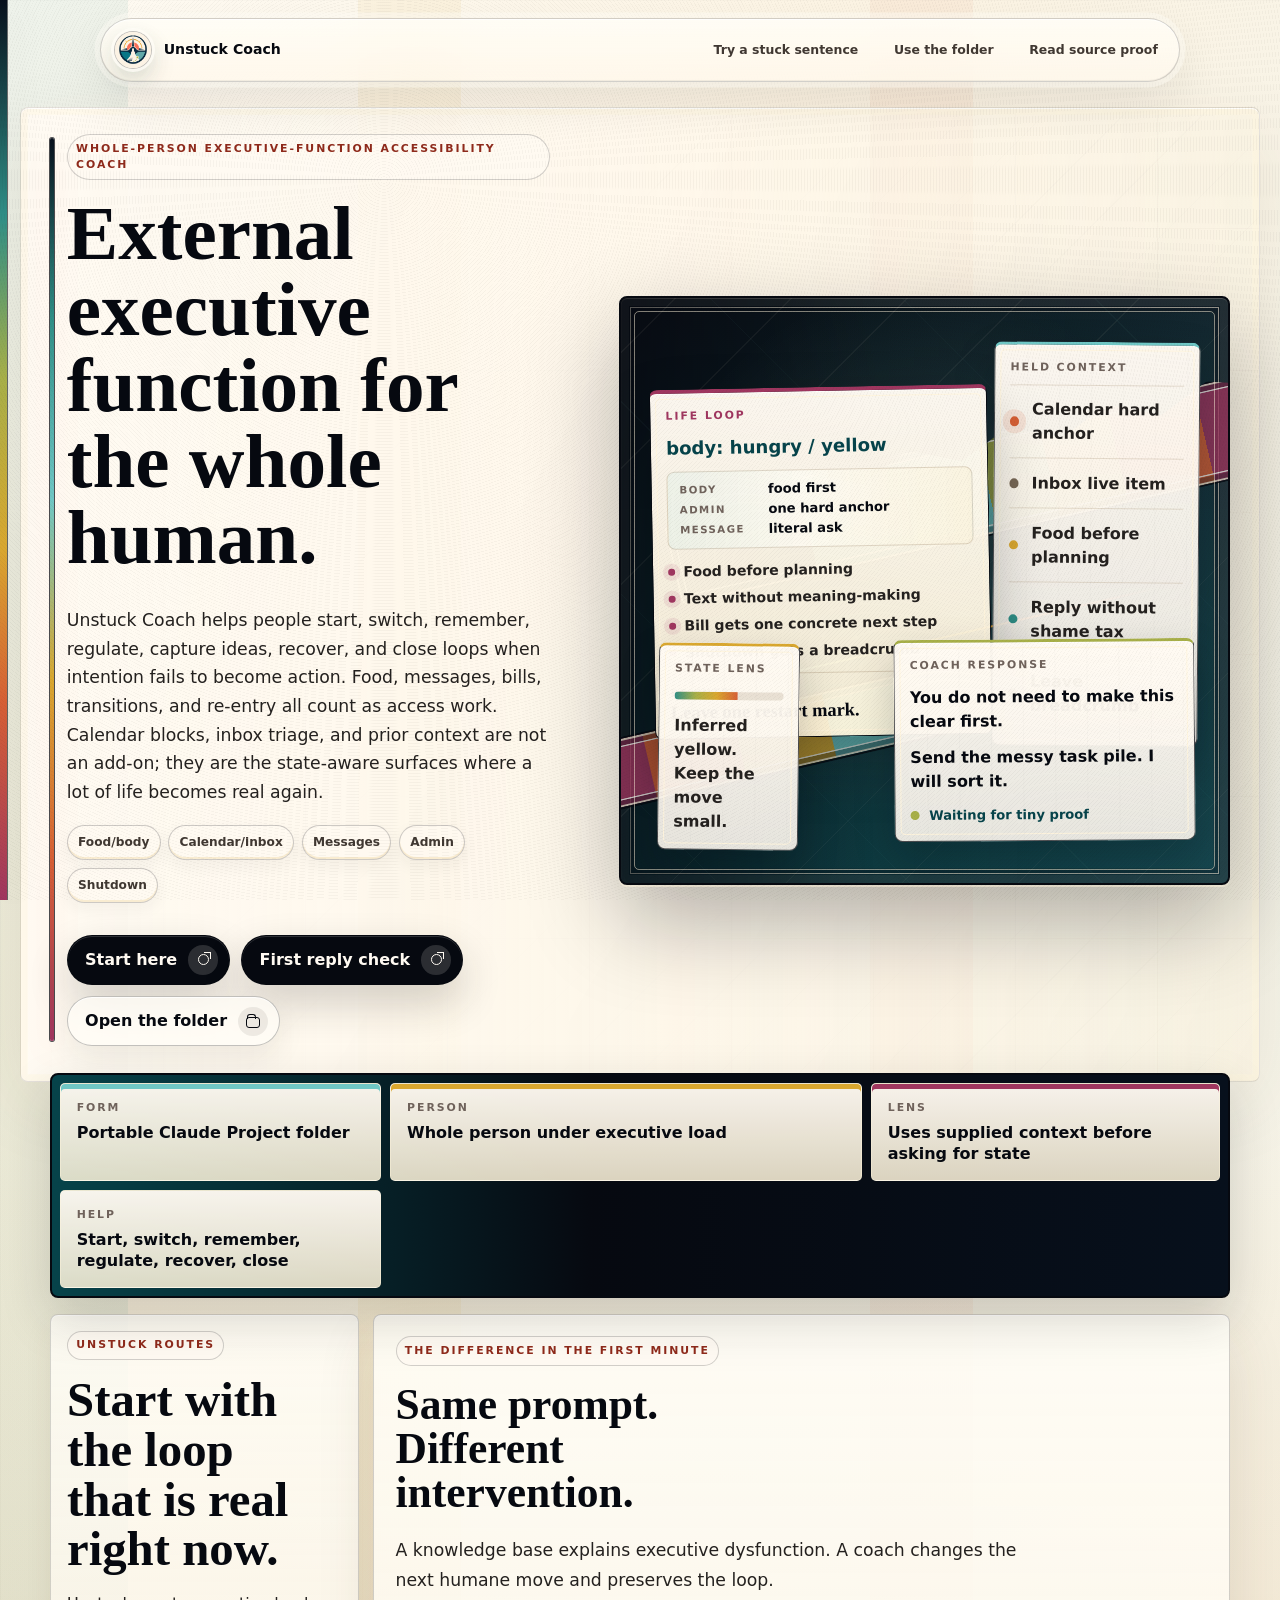
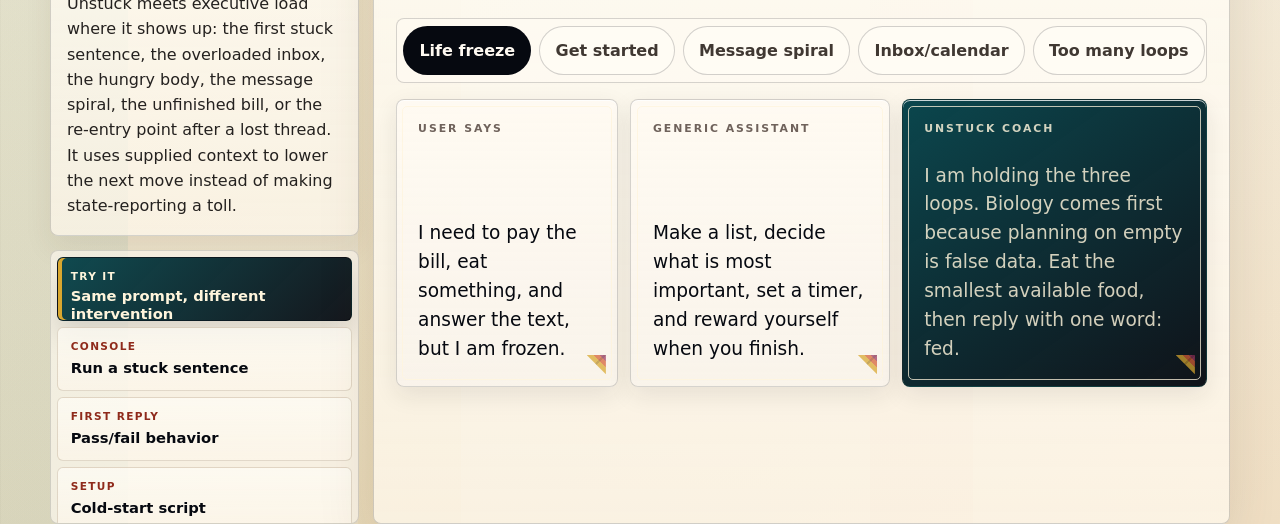
==== landing/index.html @ 98237d07 "Teach the coach to infer state from supplied context The presentation needed the calendar/inbox idea" ====
<!doctype html>
<html lang="en">
  <head>
    <meta charset="utf-8">
    <meta name="viewport" content="width=device-width, initial-scale=1">
    <title>Unstuck Coach | Executive Function Accessibility Coach</title>
    <meta
      name="description"
      content="Unstuck Coach is a folder-based, state-aware executive-function accessibility coach for task initiation, working-memory overload, calendar and inbox reality, re-entry, and closure without shame."
    >
    <meta name="robots" content="index,follow">
    <meta name="keywords" content="executive function coach, ADHD task initiation, executive-function accessibility, working memory support, body doubling, re-entry after avoidance, calendar inbox coach, AI coach folder">
    <link rel="canonical" href="https://simongonzalezdc.github.io/unstuck-coach-week5/landing/">
    <meta property="og:type" content="website">
    <meta property="og:site_name" content="Unstuck Coach">
    <meta property="og:title" content="Unstuck Coach | Executive Function Accessibility Coach">
    <meta property="og:description" content="A folder-based coach that turns a messy stuck point into one concrete next move, held context, and tiny proof.">
    <meta property="og:url" content="https://simongonzalezdc.github.io/unstuck-coach-week5/landing/">
    <meta property="og:image" content="https://simongonzalezdc.github.io/unstuck-coach-week5/landing/assets/unstuck-coach-logo.png">
    <meta name="twitter:card" content="summary">
    <meta name="twitter:title" content="Unstuck Coach | Executive Function Accessibility Coach">
    <meta name="twitter:description" content="A folder-based coach for starting, switching, remembering, regulating, recovering, and closing loops without shame.">
    <meta name="twitter:image" content="https://simongonzalezdc.github.io/unstuck-coach-week5/landing/assets/unstuck-coach-logo.png">
    <link rel="icon" type="image/png" href="./assets/unstuck-coach-logo.png">
    <link rel="stylesheet" href="./styles.css?v=nav-proof-density-fix">
    <script type="application/ld+json">
      {
        "@context": "https://schema.org",
        "@type": "SoftwareApplication",
        "name": "Unstuck Coach",
        "applicationCategory": "AccessibilityApplication",
        "operatingSystem": "Claude Project, Codex, AI IDE, local model",
        "url": "https://simongonzalezdc.github.io/unstuck-coach-week5/landing/",
        "image": "https://simongonzalezdc.github.io/unstuck-coach-week5/landing/assets/unstuck-coach-logo.png",
        "description": "A folder-based, state-aware whole-person executive-function accessibility coach that helps people turn messy stuck points into one concrete next move, held context, tiny proof, and clean re-entry.",
        "keywords": "executive function coach, ADHD task initiation, working memory support, body doubling, re-entry after avoidance, calendar inbox coach, AI coach folder",
        "audience": {
          "@type": "Audience",
          "audienceType": "People who need executive-function access support for task initiation, task switching, working memory, body-state routing, re-entry, and closure"
        }
      }
    </script>
  </head>
  <body>
    <header class="site-nav" aria-label="Primary">
      <a class="wordmark" href="#top" aria-label="Unstuck Coach home">
        <img class="wordmark-mark" src="./assets/unstuck-coach-logo.png" alt="" aria-hidden="true" width="64" height="64">
        Unstuck Coach
      </a>
      <button class="nav-toggle" type="button" aria-expanded="false" aria-controls="primary-links" aria-label="Open navigation">
        <span class="nav-toggle-line"></span>
        <span class="nav-toggle-line"></span>
      </button>
      <nav class="nav-links" id="primary-links" aria-label="Page sections">
        <a href="#console"><span>Try a stuck sentence</span></a>
        <a href="#setup"><span>Use the folder</span></a>
        <a href="./evidence.html#first-reply-scorecard"><span>Read source proof</span></a>
      </nav>
    </header>

    <main id="top">
      <section class="hero" aria-labelledby="hero-title">
        <div class="workbench-scene" aria-hidden="true">
          <div class="mola-bridge bridge-one"></div>
          <div class="mola-bridge bridge-two"></div>
          <div class="runway-line"></div>
          <div class="scene-panel task-stack">
            <span class="panel-kicker">Held context</span>
            <div class="task-row active"><span></span><strong>Calendar hard anchor</strong></div>
            <div class="task-row"><span></span><strong>Inbox live item</strong></div>
            <div class="task-row"><span></span><strong>Food before planning</strong></div>
            <div class="task-row"><span></span><strong>Reply without shame tax</strong></div>
            <div class="task-row"><span></span><strong>Leave breadcrumb</strong></div>
          </div>
          <div class="scene-panel coach-transcript">
            <span class="panel-kicker">Coach response</span>
            <p>You do not need to make this clear first.</p>
            <p>Send the messy task pile. I will sort it.</p>
            <div class="proof-line"><span></span>Waiting for tiny proof</div>
          </div>
          <div class="scene-panel life-ledger">
            <span class="panel-kicker">Life loop</span>
            <p class="ledger-note">body: hungry / yellow</p>
            <div class="ledger-status-grid" aria-label="Life ledger status">
              <span>Body</span>
              <strong>food first</strong>
              <span>Admin</span>
              <strong>one hard anchor</strong>
              <span>Message</span>
              <strong>literal ask</strong>
            </div>
            <ul class="ledger-list" aria-label="Held life loops">
              <li>Food before planning</li>
              <li>Text without meaning-making</li>
              <li>Bill gets one concrete next step</li>
              <li>Shutdown gets a breadcrumb</li>
            </ul>
            <div class="ledger-close">
              <span>Re-entry</span>
              <strong>Leave one restart mark.</strong>
            </div>
          </div>
          <div class="scene-panel state-meter">
            <span class="panel-kicker">State lens</span>
            <div class="meter-track"><span></span></div>
            <p>Inferred yellow. Keep the move small.</p>
          </div>
        </div>

        <div class="hero-copy">
          <p class="eyebrow">Whole-person executive-function accessibility coach</p>
          <h1 id="hero-title">External executive function for the whole human.</h1>
          <p class="hero-deck">
            Unstuck Coach helps people start, switch, remember, regulate,
            capture ideas, recover, and close loops when intention fails to become action.
            Food, messages, bills, transitions, and re-entry all count as access work.
            Calendar blocks, inbox triage, and prior context are not an add-on;
            they are the state-aware surfaces where a lot of life becomes real again.
          </p>
          <div class="hero-life-rail" aria-label="Whole-person support surfaces">
            <span>Food/body</span>
            <span>Calendar/inbox</span>
            <span>Messages</span>
            <span>Admin</span>
            <span>Shutdown</span>
          </div>
          <div class="mobile-proof-panel" aria-label="Unstuck first reply preview">
            <span class="panel-kicker">First reply preview</span>
            <div class="mobile-life-signal" aria-label="Mobile whole-person life signal">
              <span><i></i><strong>Food first</strong><small>body before plan</small></span>
              <span><i></i><strong>Hard anchor</strong><small>calendar before cleanup</small></span>
              <span><i></i><strong>Literal ask</strong><small>message before meaning</small></span>
              <span><i></i><strong>Restart mark</strong><small>re-entry before shame</small></span>
            </div>
            <p>You do not need to make this clear first.</p>
            <div class="mobile-proof-grid">
              <span>Move</span>
              <strong>Send the messy task pile.</strong>
              <span>Proof</span>
              <strong>Any three items.</strong>
            </div>
          </div>
          <div class="hero-actions" aria-label="Primary actions">
            <a class="action primary" href="#setup">
              <span class="icon icon-path" aria-hidden="true"></span>
              Start here
            </a>
            <a class="action primary" href="#scorecard">
              <span class="icon icon-path" aria-hidden="true"></span>
              First reply check
            </a>
            <a class="action secondary" href="./evidence.html#readme">
              <span class="icon icon-folder" aria-hidden="true"></span>
              Open the folder
            </a>
          </div>
        </div>
      </section>

      <section class="proof-strip" aria-label="Unstuck fit">
        <div>
          <span class="proof-label">Form</span>
          <strong>Portable Claude Project folder</strong>
        </div>
        <div>
          <span class="proof-label">Person</span>
          <strong>Whole person under executive load</strong>
        </div>
        <div>
          <span class="proof-label">Lens</span>
          <strong>Uses supplied context before asking for state</strong>
        </div>
        <div>
          <span class="proof-label">Help</span>
          <strong>Start, switch, remember, regulate, recover, close</strong>
        </div>
      </section>

      <section class="review-deck" aria-labelledby="review-deck-title">
        <div class="review-deck-shell">
          <div class="review-deck-intro">
            <p class="eyebrow">Unstuck routes</p>
            <h2 id="review-deck-title">Start with the loop that is real right now.</h2>
            <p>
              Unstuck meets executive load where it shows up: the first stuck sentence,
              the overloaded inbox, the hungry body, the message spiral, the unfinished
              bill, or the re-entry point after a lost thread. It uses supplied
              context to lower the next move instead of making state-reporting a toll.
            </p>
          </div>
          <nav class="review-deck-nav" aria-label="Unstuck coaching routes">
            <a href="#demo" data-panel-link="demo"><span>Try it</span><strong>Same prompt, different intervention</strong></a>
            <a href="#console" data-panel-link="console"><span>Console</span><strong>Run a stuck sentence</strong></a>
            <a href="#scorecard" data-panel-link="scorecard"><span>First reply</span><strong>Pass/fail behavior</strong></a>
            <a href="#setup" data-panel-link="setup"><span>Setup</span><strong>Cold-start script</strong></a>
            <a href="#scope" data-panel-link="scope"><span>Scope</span><strong>Whole-person surface</strong></a>
            <a href="#admin-ops" data-panel-link="admin-ops"><span>Admin</span><strong>Calendar and inbox</strong></a>
            <a href="#receipts" data-panel-link="receipts"><span>Source</span><strong>Readable files</strong></a>
          </nav>
          <div class="review-deck-panels" aria-live="polite">

      <section id="scope" class="section review-panel scope-section" aria-labelledby="scope-title">
        <div class="scope-layout">
          <div class="section-heading compact">
            <p class="eyebrow">Whole-person operating surface</p>
            <h2 id="scope-title">The first move can be food, a text, a calendar anchor, or a bill.</h2>
            <p>
              Unstuck does not turn accessibility support into more output for work.
              It protects the person carrying the loops, then chooses the smallest humane
              move that makes the next minute more real. A brain dump counts, and so
              does a bounded spark when the state system needs activation fuel.
            </p>
            <div class="inline-actions">
              <a class="action secondary" href="./evidence.html#whole-person-tour">
                <span class="icon icon-path" aria-hidden="true"></span>
                Test six life surfaces
              </a>
              <a class="action secondary" href="./evidence.html#verify-whole-person-tour">
                <span class="icon icon-folder" aria-hidden="true"></span>
                Open tour evidence
              </a>
              <a class="action secondary" href="./evidence.html#admin-ops-playbooks">
                <span class="icon icon-path" aria-hidden="true"></span>
                Calendar + inbox playbooks
              </a>
            </div>
          </div>

          <div class="scope-board" aria-label="Unstuck whole-person coaching modes">
            <div class="scope-core">
              <span class="pane-label">Unstuck loop</span>
              <strong>State -> friction -> one humane concrete move -> tiny proof -> re-entry trail.</strong>
              <p>The coach holds the rest so the person does not have to hold it all at once.</p>
            </div>

            <ol class="scope-lanes">
              <li>
                <span class="scope-signal signal-body" aria-hidden="true"></span>
                <div>
                  <strong>Food and body</strong>
                  <p>Hungry, fried, understimulated, overstimulated, late, or coming out of hyperfocus.</p>
                </div>
                <small>Reset or spark</small>
              </li>
              <li>
                <span class="scope-signal signal-admin" aria-hidden="true"></span>
                <div>
                  <strong>Calendar and inbox</strong>
                  <p>Hard anchors, live obligations, reply debt, missed commitments, scheduling friction.</p>
                </div>
                <small>Reality before cleanup</small>
              </li>
              <li>
                <span class="scope-signal signal-message" aria-hidden="true"></span>
                <div>
                  <strong>Messages and shame</strong>
                  <p>Separate what was said from what it means before meaning-making takes over.</p>
                </div>
                <small>Literal ask first</small>
              </li>
              <li>
                <span class="scope-signal signal-home" aria-hidden="true"></span>
                <div>
                  <strong>Home and admin loops</strong>
                  <p>Dishes, forms, bills, bags, errands, and surfaces that become too loud to enter.</p>
                </div>
                <small>One relief mark</small>
              </li>
              <li>
                <span class="scope-signal signal-capture" aria-hidden="true"></span>
                <div>
                  <strong>Capture and re-entry</strong>
                  <p>Park the idea, sort the brain dump, close the loop, and make restart visible.</p>
                </div>
                <small>No lost thread</small>
              </li>
            </ol>
          </div>
        </div>
      </section>

      <section id="admin-ops" class="section review-panel admin-rhythm-section" aria-labelledby="admin-rhythm-title">
        <div class="admin-rhythm-layout">
          <div class="section-heading compact">
            <p class="eyebrow">Calendar and inbox layer</p>
            <h2 id="admin-rhythm-title">Calendar and inbox are part of the life loop.</h2>
            <p>
              The coach does not need account access to be useful. It helps the user
              turn calendar drift, inbox noise, reply debt, missed obligations, and
              scheduling friction into one concrete decision at a time, without
              pretending the folder can read accounts or run the user's life.
            </p>
            <div class="inline-actions">
              <a class="action secondary" href="./evidence.html#admin-ops-playbooks">
                <span class="icon icon-path" aria-hidden="true"></span>
                Open admin playbooks
              </a>
              <a class="action secondary" href="./evidence.html#verify-admin-ops-playbooks">
                <span class="icon icon-folder" aria-hidden="true"></span>
                Open admin evidence
              </a>
            </div>
          </div>

          <div class="admin-rhythm-board" aria-label="Unstuck calendar and inbox coaching rhythm">
            <figure class="admin-rhythm-visual">
              <img
                src="./assets/unstuck-admin-bridge.jpg"
                alt="Layered bridge-style operating map with mail, calendar, reply, money, settings, and dashboard surfaces connected as one workflow."
              >
            </figure>
            <article class="admin-rhythm-card">
              <span class="pane-label">Calendar reality</span>
              <strong>Find the next hard anchor before rebuilding the week.</strong>
              <p>Meetings, deadlines, travel, pickup, sleep, meals, medication, and recovery buffers become the map.</p>
            </article>
            <article class="admin-rhythm-card">
              <span class="pane-label">Inbox live obligation</span>
              <strong>Rescue consequence before cleanup.</strong>
              <p>One sender, subject, date, or deadline cue. Reply, schedule, delegate, park, archive, or mark not live.</p>
            </article>
            <article class="admin-rhythm-card">
              <span class="pane-label">Reply debt recovery</span>
              <strong>Repair trust without shame theater.</strong>
              <p>Literal ask, real consequence, smallest honest reply, and a close status the user can believe.</p>
            </article>
            <div class="admin-boundary" aria-label="Admin operations safety boundary">
              <span>Boundary</span>
              <strong>No autonomous reading, sending, scheduling, or inbox-zero promises.</strong>
              <p>Unstuck coaches the management pass and asks for proof: one hard anchor, one live item, one draft, or one parked re-entry time.</p>
            </div>
          </div>
        </div>
      </section>

      <section id="cold-run" class="section review-panel coldrun-section" aria-labelledby="coldrun-title">
        <div class="coldrun-layout">
          <div class="section-heading compact">
            <p class="eyebrow">First run</p>
            <h2 id="coldrun-title">Start before you read everything.</h2>
            <p>
              The first path is deliberately small: open the start file, load the folder,
              paste the project instructions, and test the live stuck-loop prompt.
              It proves the coach by crossing one real threshold, not by asking the user
              to admire the whole system first.
            </p>
            <div class="inline-actions">
              <a class="action secondary" href="./evidence.html#start-here">
                <span class="icon icon-path" aria-hidden="true"></span>
                Start file
              </a>
              <a class="action secondary" href="./evidence.html#verify-start-here">
                <span class="icon icon-folder" aria-hidden="true"></span>
                Open first-run evidence
              </a>
            </div>
          </div>

          <ol class="coldrun-steps">
            <li>
              <span>01</span>
              <strong>Open `START_HERE.md`.</strong>
              <p>The root file gives the one-minute path without making someone assemble the folder map first.</p>
            </li>
            <li>
              <span>02</span>
              <strong>Paste `PROJECT_INSTRUCTIONS.md`.</strong>
              <p>The coach starts from state, friction, one concrete move, held context, proof, and closure.</p>
            </li>
            <li>
              <span>03</span>
              <strong>Try the stuck-loop prompt.</strong>
              <p>`I need a coach to get started on this.` The first reply must coach, not explain productivity.</p>
            </li>
          </ol>
        </div>
      </section>

      <section id="brief" class="section review-panel brief-section" aria-labelledby="brief-title">
        <div class="brief-layout">
          <div class="section-heading compact">
            <p class="eyebrow">What makes it Unstuck</p>
            <h2 id="brief-title">The folder is the coach's operating surface.</h2>
            <p>
              Unstuck is not trying to win by looking like every other proof dashboard.
              It works because the files carry the coach's identity, rules, examples,
              boundaries, life-surface protocols, and cold-start prompts.
            </p>
          </div>

          <div class="brief-board" aria-label="Unstuck product anchors">
            <article>
              <span>Coach contract</span>
              <strong>Identity, rules, examples, and reference files each carry one job.</strong>
              <a href="./evidence.html#readme">Open folder guide</a>
            </article>
            <article>
              <span>Operating loop</span>
              <strong>State, friction, move, held context, proof, close.</strong>
              <a href="./evidence.html#rules">Read rules</a>
            </article>
            <article>
              <span>Cold start</span>
              <strong>One stuck sentence should become one usable next move.</strong>
              <a href="./evidence.html#transcript-pack">Read the transcripts</a>
            </article>
            <article>
              <span>Whole-person scope</span>
              <strong>Food, messages, bills, calendar reality, shutdown, and re-entry all count.</strong>
              <a href="./evidence.html#product-thesis">Read the thesis</a>
            </article>
            <article>
              <span>Boundaries</span>
              <strong>The coach helps with access; it does not pretend to be therapy or account automation.</strong>
              <a href="./evidence.html#safety-boundaries">Read boundaries</a>
            </article>
          </div>
        </div>
      </section>

      <section id="thesis" class="section review-panel thesis-section" aria-labelledby="thesis-title">
        <div class="thesis-layout">
          <div class="section-heading compact">
            <p class="eyebrow">Product thesis</p>
            <h2 id="thesis-title">The design point of view is part of the coach.</h2>
            <p>
              Unstuck is not a folder plus a pitch. It has a product argument:
              the context is the interface, first contact is the fastest public test,
              and the whole-person support loop should be easy to inspect without
              becoming the whole story.
            </p>
            <div class="inline-actions">
              <a class="action secondary" href="./evidence.html#product-thesis">
                <span class="icon icon-path" aria-hidden="true"></span>
                Read product thesis
              </a>
              <a class="action secondary" href="./evidence.html#verify-product-thesis">
                <span class="icon icon-folder" aria-hidden="true"></span>
                Open thesis evidence
              </a>
            </div>
          </div>

          <div class="thesis-points" aria-label="Unstuck product thesis">
            <article>
              <span class="pane-label">Folder</span>
              <strong>The files are the interface.</strong>
              <p>Claude Project knowledge is the product surface, so every file has one coaching job.</p>
            </article>
            <article>
              <span class="pane-label">Operating loop</span>
              <strong>The coach covers start, switch, remember, regulate, capture, recover, and close.</strong>
              <p>The stuck-loop prompt is only the fastest proof path; the product is broader accessibility scaffolding for a whole person.</p>
            </article>
            <article>
              <span class="pane-label">Boundary</span>
              <strong>The coach stops before therapy or execution.</strong>
              <p>It protects dignity, reduces the first move, and leaves re-entry visible.</p>
            </article>
          </div>
        </div>
      </section>

      <section id="handoff" class="section review-panel handoff-section" aria-labelledby="handoff-title">
        <div class="handoff-layout">
          <div class="section-heading compact">
            <p class="eyebrow">Operator handoff</p>
            <h2 id="handoff-title">A new user can test the coach without a call.</h2>
            <p>
              The handoff card turns the folder into a cold-usable object: when to use it,
              what good coaching looks like, where the limits are, and where to start.
            </p>
            <div class="inline-actions">
              <a class="action secondary" href="./evidence.html#handoff-card">
                <span class="icon icon-path" aria-hidden="true"></span>
                Read handoff card
              </a>
              <a class="action secondary" href="./evidence.html#writeup">
                <span class="icon icon-folder" aria-hidden="true"></span>
                Read writeup
              </a>
            </div>
          </div>
          <figure class="handoff-figure">
            <img src="./assets/unstuck-handoff-card.svg" alt="Unstuck Coach handoff card showing the coaching loop: state, friction, move, hold, check, close.">
          </figure>
        </div>
      </section>

      <section id="setup" class="section review-panel setup-section" aria-labelledby="setup-title">
        <div class="setup-layout">
          <div class="section-heading compact">
            <p class="eyebrow">Claude Project launch kit</p>
            <h2 id="setup-title">The first run is already scripted.</h2>
            <p>
              Load the folder wherever the workspace can read local files. Claude Project
              is the primary path, but Codex, Antigravity-style project IDEs, and
              local models can use the same coach contract.
            </p>
            <div class="inline-actions">
              <a class="action secondary" href="./evidence.html#project-instructions">
                <span class="icon icon-path" aria-hidden="true"></span>
                Project instructions
              </a>
              <a class="action secondary" href="./evidence.html#first-run">
                <span class="icon icon-path" aria-hidden="true"></span>
                First run
              </a>
              <a class="action secondary" href="./evidence.html#first-reply-scorecard">
                <span class="icon icon-path" aria-hidden="true"></span>
                First reply
              </a>
              <a class="action secondary" href="./evidence.html#transcript-pack">
                <span class="icon icon-folder" aria-hidden="true"></span>
                Transcript pack
              </a>
            </div>
          </div>

          <div class="setup-board setup-flow" aria-label="Unstuck setup prompt and cold tests">
            <article class="start-prompt setup-primary">
              <div class="prompt-card-head">
                <span class="pane-label">One start prompt</span>
                <button class="copy-control" type="button" data-copy-target="#start-prompt-text" aria-label="Copy start prompt" title="Copy start prompt">
                  <span class="icon icon-copy" aria-hidden="true"></span>
                  <span>Copy</span>
                </button>
              </div>
              <pre><code id="start-prompt-text">You are Unstuck Coach. Read identity.md, rules.md, examples.md, and reference/. Coach me through the life loop in front of me. If my first message is vague, ask one state-calibrating question. If I name a stuck signal, route it directly.</code></pre>
            </article>

            <div class="setup-path-list" aria-label="Runner paths">
              <article>
                <span class="pane-label">Claude Project path</span>
                <strong>Add the folder as project knowledge.</strong>
                <p>Paste `PROJECT_INSTRUCTIONS.md`, then start with the same coach prompt.</p>
              </article>
              <article>
                <span class="pane-label">Codex path</span>
                <strong>Open this folder as the workspace.</strong>
                <p>Ask Codex to read `PROJECT_INSTRUCTIONS.md`, `START_HERE.md`, `identity.md`, `rules.md`, `examples.md`, and `reference/` before coaching.</p>
              </article>
              <article>
                <span class="pane-label">Antigravity / AI IDE path</span>
                <strong>Create a project from the Unstuck folder.</strong>
                <p>Keep file access scoped to this folder, then load the same coach contract.</p>
              </article>
              <article>
                <span class="pane-label">Local model path</span>
                <strong>Paste the operating files into context.</strong>
                <p>Use `PROJECT_INSTRUCTIONS.md`, `identity.md`, `rules.md`, `examples.md`, `reference/coaching-protocols.md`, `reference/signal-map.md`, and `reference/safety-boundaries.md`.</p>
              </article>
            </div>

            <div class="cold-prompt-strip" aria-label="Cold prompts">
              <article>
                <div class="prompt-card-head">
                  <span class="pane-label">Cold prompt 01</span>
                  <button class="copy-control" type="button" data-copy-target="#cold-prompt-start" aria-label="Copy cold prompt 01" title="Copy cold prompt">
                    <span class="icon icon-copy" aria-hidden="true"></span>
                    <span>Copy</span>
                  </button>
                </div>
                <p id="cold-prompt-start">I need a coach to get started on this.</p>
              </article>
              <article>
                <div class="prompt-card-head">
                  <span class="pane-label">Cold prompt 02</span>
                  <button class="copy-control" type="button" data-copy-target="#cold-prompt-life" aria-label="Copy cold prompt 02" title="Copy cold prompt">
                    <span class="icon icon-copy" aria-hidden="true"></span>
                    <span>Copy</span>
                  </button>
                </div>
                <p id="cold-prompt-life">I need to pay the bill, eat something, and answer the text, but I am frozen.</p>
              </article>
              <article>
                <div class="prompt-card-head">
                  <span class="pane-label">Cold prompt 03</span>
                  <button class="copy-control" type="button" data-copy-target="#cold-prompt-inbox-calendar" aria-label="Copy cold prompt 03" title="Copy cold prompt">
                    <span class="icon icon-copy" aria-hidden="true"></span>
                    <span>Copy</span>
                  </button>
                </div>
                <p id="cold-prompt-inbox-calendar">My inbox and calendar are a mess and I do not know what is real.</p>
              </article>
              <article>
                <div class="prompt-card-head">
                  <span class="pane-label">Cold prompt 04</span>
                  <button class="copy-control" type="button" data-copy-target="#cold-prompt-feedback" aria-label="Copy cold prompt 04" title="Copy cold prompt">
                    <span class="icon icon-copy" aria-hidden="true"></span>
                    <span>Copy</span>
                  </button>
                </div>
                <p id="cold-prompt-feedback">That message makes me feel like I did something wrong.</p>
              </article>
            </div>

            <article class="setup-note">
              <span class="pane-label">First-run behavior</span>
              <strong>First reply pass condition</strong>
              <p>Name the friction, give one concrete move, and ask for tiny proof. No article, no menu, no moralizing.</p>
              <p>`PROJECT_INSTRUCTIONS.md` routes concrete stuck signals directly. The coach should not ask the traffic-light question first.</p>
              <a href="./evidence.html#first-run">Read `FIRST_RUN.md`</a>
            </article>
          </div>
        </div>
      </section>

      <section id="scorecard" class="section review-panel scorecard-section" aria-labelledby="scorecard-title">
        <div class="scorecard-layout">
          <div class="section-heading compact">
            <p class="eyebrow">First reply behavior</p>
            <h2 id="scorecard-title">Know whether the first reply is coaching.</h2>
            <p>
              The fastest signal is the first response to a stuck prompt. It should
              change the next move, not explain executive dysfunction.
            </p>
            <div class="inline-actions">
              <a class="action secondary" href="./evidence.html#first-reply-scorecard">
                <span class="icon icon-path" aria-hidden="true"></span>
                Open scorecard
              </a>
              <a class="action secondary" href="./evidence.html#verify-first-reply-scorecard">
                <span class="icon icon-folder" aria-hidden="true"></span>
                Open score evidence
              </a>
              <a class="action secondary" href="./evidence.html#safety-boundaries">
                <span class="icon icon-path" aria-hidden="true"></span>
                Read boundaries
              </a>
            </div>
          </div>

          <div class="scorecard-board" aria-label="First reply pass and fail criteria">
            <article>
              <span class="pane-label">Pass 01</span>
              <strong>Names friction.</strong>
              <p>Task-start friction, overload, communication threat, capture, recovery, or calibration need.</p>
            </article>
            <article>
              <span class="pane-label">Pass 02</span>
              <strong>Gives one move.</strong>
              <p>One concrete action the user can do now, not a list of competing tactics.</p>
            </article>
            <article>
              <span class="pane-label">Pass 03</span>
              <strong>Holds context.</strong>
              <p>The coach keeps the rest of the task list out of working memory.</p>
            </article>
            <article>
              <span class="pane-label">Pass 04</span>
              <strong>Asks for proof.</strong>
              <p>The reply ends with tiny evidence or one state signal.</p>
            </article>
            <article class="fail-card">
              <span class="pane-label">Immediate fail</span>
              <strong>Article, menu, moralizing, vague continuation, or unsafe clinical advice.</strong>
              <p>If the first response does that, the folder is not coaching hard enough.</p>
            </article>
          </div>
        </div>
      </section>

      <section id="faq" class="section review-panel faq-section" aria-labelledby="faq-title">
        <div class="section-heading compact">
          <p class="eyebrow">Boundaries</p>
          <h2 id="faq-title">The coach helps with the next move, not someone else's life.</h2>
          <p>
            Unstuck does not read accounts, send messages, schedule events, or
            promise inbox zero. It helps the user name what is real and choose one
            humane next action.
          </p>
          <div class="inline-actions">
            <a class="action secondary" href="./evidence.html#safety-boundaries">
              <span class="icon icon-path" aria-hidden="true"></span>
              Read boundaries
            </a>
            <a class="action secondary" href="./evidence.html#rules">
              <span class="icon icon-folder" aria-hidden="true"></span>
              Read rules
            </a>
          </div>
        </div>
      </section>

      <section id="reel" class="section review-panel reel-section" aria-labelledby="reel-title">
        <div class="reel-layout">
          <div class="section-heading compact">
            <p class="eyebrow">75-second walkthrough reel</p>
            <h2 id="reel-title">Show the life loop before the file map.</h2>
            <p>
              The reel should make the coach feel concrete before it becomes a list
              of files: a stuck moment, one intervention, the safety boundary, and
              the evidence behind it.
            </p>
            <div class="inline-actions">
              <a class="action secondary" href="./reel.html">
                <span class="icon icon-path" aria-hidden="true"></span>
                Open reel page
              </a>
              <a class="action secondary" href="./evidence.html#pitch-reel">
                <span class="icon icon-path" aria-hidden="true"></span>
                Open reel script
              </a>
              <a class="action secondary" href="./evidence.html#verify-pitch-reel">
                <span class="icon icon-folder" aria-hidden="true"></span>
                Open reel evidence
              </a>
              <a class="action secondary" href="./evidence.html#verify-reel-page">
                <span class="icon icon-folder" aria-hidden="true"></span>
                Open page evidence
              </a>
            </div>
          </div>

          <div class="reel-board" aria-label="Pitch reel shot sequence">
            <article>
              <span class="pane-label">0:00-0:08</span>
              <strong>Threshold.</strong>
              <p>Hero plus first-reply preview: this is the visible gateway into the whole-person coach.</p>
            </article>
            <article>
              <span class="pane-label">0:08-0:18</span>
              <strong>Load path.</strong>
              <p>`START_HERE.md` and the launch kit make the folder testable before anyone reads every file.</p>
            </article>
            <article>
              <span class="pane-label">0:18-0:31</span>
              <strong>Score the first reply.</strong>
              <p>Pass means name friction, give one move, hold context, and ask for tiny proof.</p>
            </article>
            <article>
              <span class="pane-label">0:31-0:44</span>
              <strong>Run the console.</strong>
              <p>A stuck sentence becomes state, friction, move, and check instead of an article.</p>
            </article>
            <article>
              <span class="pane-label">0:44-0:58</span>
              <strong>Stress the coach.</strong>
              <p>Transcript pack, red-face evals, and ICM trace show shame, overload, inbox/calendar reality, communication threat, and re-entry.</p>
            </article>
            <article class="reel-final">
              <span class="pane-label">0:58-1:15</span>
              <strong>Close on evidence.</strong>
              <p>Open the rendered evidence reader for the source files, examples, and boundaries.</p>
            </article>
          </div>
        </div>
      </section>

      <section id="demo" class="section review-panel demo-section" aria-labelledby="demo-title">
        <div class="section-heading">
          <p class="eyebrow">The difference in the first minute</p>
          <h2 id="demo-title">Same prompt. Different intervention.</h2>
          <p>
            A knowledge base explains executive dysfunction. A coach changes the next humane move and preserves the loop.
          </p>
        </div>

        <div class="demo-shell">
          <div class="prompt-rail" role="tablist" aria-label="Demo prompts">
            <button class="prompt-tab active" type="button" data-demo="0" role="tab" aria-selected="true">
              Life freeze
            </button>
            <button class="prompt-tab" type="button" data-demo="1" role="tab" aria-selected="false">
              Get started
            </button>
            <button class="prompt-tab" type="button" data-demo="2" role="tab" aria-selected="false">
              Message spiral
            </button>
            <button class="prompt-tab" type="button" data-demo="3" role="tab" aria-selected="false">
              Inbox/calendar
            </button>
            <button class="prompt-tab" type="button" data-demo="4" role="tab" aria-selected="false">
              Too many loops
            </button>
            <button class="prompt-tab" type="button" data-demo="5" role="tab" aria-selected="false">
              Failed plan
            </button>
          </div>

          <div class="comparison-grid">
            <article class="response-pane user-pane">
              <span class="pane-label">User says</span>
              <p id="demo-prompt">I need to pay the bill, eat something, and answer the text, but I am frozen.</p>
            </article>
            <article class="response-pane generic-pane">
              <span class="pane-label">Generic assistant</span>
              <p id="demo-generic">Make a list, decide what is most important, set a timer, and reward yourself when you finish.</p>
            </article>
            <article class="response-pane unstuck-pane">
              <span class="pane-label">Unstuck Coach</span>
              <p id="demo-unstuck">I am holding the three loops. Biology comes first because planning on empty is false data. Eat the smallest available food, then reply with one word: fed.</p>
            </article>
          </div>
        </div>
      </section>

      <section id="console" class="section review-panel console-section" aria-labelledby="console-title">
        <div class="console-layout">
          <div class="section-heading compact">
            <p class="eyebrow">Runnable preview</p>
            <h2 id="console-title">Type the stuck point. Watch the protocol choose a move.</h2>
            <p>
              This deterministic console previews the folder logic: state, friction,
              one concrete action, and a tiny proof check.
            </p>
          </div>

          <form class="coach-console" id="coach-console">
            <div class="input-field">
              <label for="coach-input">Current stuck point</label>
              <textarea id="coach-input" rows="5">I need to pay the bill, eat something, and answer the text, but I am frozen.</textarea>
              <p id="coach-helper">Use a real first sentence from your day, not a polished prompt.</p>
            </div>
            <div class="sample-row" aria-label="Sample stuck points">
              <button type="button" class="sample-chip" data-sample="I need a coach to get started on this.">Get started</button>
              <button type="button" class="sample-chip" data-sample="That message makes me feel like I did something wrong.">Message threat</button>
              <button type="button" class="sample-chip" data-sample="My inbox and calendar are a mess and I do not know what is real.">Inbox/calendar</button>
              <button type="button" class="sample-chip" data-sample="I need to shower, answer the text, find the form, and clean the kitchen.">Overload</button>
              <button type="button" class="sample-chip" data-sample="brain dump: dentist at 3, bill overdue, dishes smell, email from Alex, no food, insurance form, buy soap">Brain dump</button>
              <button type="button" class="sample-chip" data-sample="I need a dopamine menu before I can start this form.">Dopamine menu</button>
              <button type="button" class="sample-chip" data-sample="idea: make a shutdown checklist for Sunday nights">Idea capture</button>
            </div>
            <button class="action primary console-submit" type="submit">
              <span class="icon icon-path" aria-hidden="true"></span>
              Coach this moment
            </button>
          </form>
        </div>

        <div class="console-output" aria-live="polite">
          <article>
            <span class="pane-label">State</span>
            <strong id="console-state">Yellow</strong>
            <p id="console-state-note">Working memory is saturated. The coach holds the list so the user does not have to.</p>
          </article>
          <article>
            <span class="pane-label">Friction</span>
            <strong id="console-friction">Working-memory overload</strong>
            <p id="console-friction-note">Prioritizing inside the head is the failure mode.</p>
          </article>
          <article>
            <span class="pane-label">First move</span>
            <strong id="console-move">Externalize the loops.</strong>
            <p id="console-move-note">Write each active loop as a rough line, then mark the one that creates the most relief at 10 percent done.</p>
          </article>
          <article>
            <span class="pane-label">Proof check</span>
            <strong id="console-check">One relief mark.</strong>
            <p id="console-check-note">The output is a marked line, not a complete priority system.</p>
          </article>
        </div>
      </section>

      <section id="method" class="section review-panel method-section" aria-labelledby="method-title">
        <div class="section-heading compact">
          <p class="eyebrow">Interpretable context methodology</p>
          <h2 id="method-title">Each file owns one coaching job.</h2>
        </div>

        <div class="file-map" aria-label="Required folder structure">
          <article class="file-node">
            <span class="file-index">01</span>
            <h3>identity.md</h3>
            <p>Defines the athlete, coaching promise, voice, and boundaries.</p>
          </article>
          <article class="file-node">
            <span class="file-index">02</span>
            <h3>rules.md</h3>
            <p>Turns executive-function signals into state, friction, move, hold, check, close.</p>
          </article>
          <article class="file-node">
            <span class="file-index">03</span>
            <h3>examples.md</h3>
            <p>Shows calibrated coaching under shame, overload, communication threat, and task-start friction.</p>
          </article>
          <article class="file-node">
            <span class="file-index">04</span>
            <h3>reference/</h3>
            <p>Holds protocols, admin operations playbooks, safety boundaries, source notes, and the signal map.</p>
          </article>
          <article class="file-node">
            <span class="file-index">05</span>
            <h3>README.md</h3>
            <p>Gives a stranger the cold-start path, prompts, and proof artifacts.</p>
          </article>
        </div>
      </section>

      <section id="behavior" class="section review-panel behavior-section" aria-labelledby="behavior-title">
        <div class="section-heading">
          <p class="eyebrow">Research made behavioral</p>
          <h2 id="behavior-title">The coach does not describe friction. It handles it.</h2>
        </div>

        <div class="behavior-grid">
          <article>
            <h3>Working memory overload</h3>
            <p>Holds the list, returns one next move, and parks the rest visibly.</p>
          </article>
          <article>
            <h3>Time blindness</h3>
            <p>Budgets setup, resistance, testing, transitions, and re-entry before the hard stop.</p>
          </article>
          <article>
            <h3>Shame after avoidance</h3>
            <p>Reconstructs from artifacts, not memory, and removes the shame tax.</p>
          </article>
          <article>
            <h3>Novelty pull</h3>
            <p>Uses a tangent firewall: chase, bookmark, or discard.</p>
          </article>
          <article>
            <h3>Hyperfocus crash</h3>
            <p>Closes the loop with biological recovery and one re-entry breadcrumb.</p>
          </article>
          <article>
            <h3>Communication threat</h3>
            <p>Sorts comments into correctness, style, scope, or confusion before meaning-making.</p>
          </article>
        </div>
      </section>

      <section id="receipts" class="section review-panel receipts-section" aria-labelledby="receipts-title">
          <div class="section-heading">
          <p class="eyebrow">Evidence behind the product</p>
          <h2 id="receipts-title">The source files are readable when someone wants proof.</h2>
          <p>
            The landing should explain Unstuck. The evidence reader should carry
            the heavier proof work: source files, examples, boundaries, and checks.
          </p>
        </div>
        <div class="receipts-grid receipt-reader">
          <a class="receipt-feature" href="./evidence.html#first-run">
            <span>Start here</span>
            <strong>The first run is a receipt.</strong>
            <small>FIRST_RUN.md shows the prompt, the expected first move, the tiny proof loop, and what should fail.</small>
          </a>

          <div class="receipt-list" aria-label="Readable source proof">
            <a href="./evidence.html#rules">
              <span>Coach contract</span>
              <strong>It coaches instead of informing.</strong>
              <small>rules.md</small>
            </a>
            <a href="./evidence.html#first-reply-scorecard">
              <span>First reply</span>
              <strong>The first reply is scoreable.</strong>
              <small>FIRST_REPLY_SCORECARD.md</small>
            </a>
            <a href="./evidence.html#whole-person-tour">
              <span>Life surfaces</span>
              <strong>The whole-person tour is testable.</strong>
              <small>demo/whole-person-tour.md</small>
            </a>
            <a href="./evidence.html#signal-map">
              <span>Operating surface</span>
              <strong>The whole-person operating surface is inspectable.</strong>
              <small>reference/signal-map.md</small>
            </a>
          </div>

          <div class="receipt-compact-links" aria-label="More proof documents">
            <a href="./evidence.html#product-thesis">Product thesis</a>
            <a href="./evidence.html#transcript-pack">Cold transcripts</a>
            <a href="./evidence.html#admin-ops-playbooks">Calendar + inbox playbooks</a>
            <a href="./evidence.html#red-face-tests">Stress tests</a>
            <a href="./evidence.html#receipts">Full evidence map</a>
          </div>

          <details class="receipt-more">
            <summary>More source checks</summary>
            <div class="receipt-compact-links" aria-label="Additional source checks">
              <a href="./evidence.html#icm-trace">ICM trace</a>
              <a href="./evidence.html#verify-icm-trace">ICM trace check</a>
              <a href="./evidence.html#verify-first-run">First-run check</a>
              <a href="./evidence.html#verify-landing-copy">Landing-copy check</a>
              <a href="./evidence.html#verify-first-reply-acceptance">First-reply acceptance test</a>
              <a href="./evidence.html#verify-competition-rules-trace">Rules trace check</a>
            </div>
          </details>
        </div>
      </section>

          </div>
        </div>
      </section>
    </main>

    <script src="./app.js"></script>
  </body>
</html>
---- landing/styles.css ----
:root {
  color-scheme: light;
  --ink: #060910;
  --ink-soft: #24211f;
  --muted: #6f625b;
  --muted-strong: #403832;
  --paper: #fff8ec;
  --paper-soft: #f8f3eb;
  --surface: #fffaf2;
  --surface-deep: #eadcc6;
  --cream-line: #fff5dc;
  --line: #d9d0c4;
  --line-strong: #766755;
  --start: #ff4b1f;
  --start-deep: #8f2a1b;
  --sage: #008d99;
  --steel: #06434a;
  --gold: #ffc018;
  --cyan: #00d7e8;
  --lime: #b7f10b;
  --orange: #ff8b00;
  --magenta: #ff147f;
  --magenta-muted: #c8004d;
  --sky-muted: #00f0d4;
  --taste-teal: #2f8e86;
  --taste-cyan: #6fc7c5;
  --taste-lichen: #a7af48;
  --taste-saffron: #d9a72f;
  --taste-coral: #ef724b;
  --taste-clay: #d65f35;
  --taste-berry: #9f365f;
  --taste-ink: #07101c;
  --taste-veil: rgba(255, 248, 236, 0.68);
  --shadow-ambient: 0 30px 84px rgba(36, 33, 31, 0.14);
  --shadow-soft: 0 18px 52px rgba(36, 33, 31, 0.11);
  --shadow-tight: 0 8px 24px rgba(36, 33, 31, 0.09);
  --shadow-ink: 0 28px 70px rgba(6, 9, 16, 0.28);
  --radius: 8px;
  --ease-out: cubic-bezier(0.2, 0, 0.2, 1);
  --ease-spring: var(--ease-out);
  --motion-fast: 120ms;
  --motion-soft: 180ms;
  --wrap: min(1180px, calc(100% - 3rem));
  --editorial: "PP Editorial New", "Canela", "Fraunces", "New York", serif;
  font-family: "Avenir Next", "Plus Jakarta Sans", "Geist", "Satoshi", system-ui, sans-serif;
  letter-spacing: 0;
}

* {
  box-sizing: border-box;
}

html {
  scroll-behavior: auto;
}

html.evidence-reader-shell {
  scroll-behavior: auto;
}

body {
  min-width: 320px;
  margin: 0;
  background:
    linear-gradient(90deg, rgba(6, 9, 16, 0.018) 0 1px, transparent 1px 142px),
    linear-gradient(180deg, rgba(6, 9, 16, 0.016) 0 1px, transparent 1px 142px),
    linear-gradient(90deg, rgba(47, 142, 134, 0.08) 0 10%, transparent 10% 28%, rgba(217, 167, 47, 0.075) 28% 36%, transparent 36% 68%, rgba(214, 95, 53, 0.055) 68% 76%, transparent 76%),
    linear-gradient(132deg, rgba(255, 253, 246, 0.54), rgba(217, 167, 47, 0.08) 28%, rgba(47, 142, 134, 0.055) 64%, transparent 100%),
    linear-gradient(180deg, var(--surface) 0%, var(--paper) 52%, #f0dfc4 100%);
  color: var(--ink);
  font-size: 16px;
  line-height: 1.5;
  text-rendering: optimizeLegibility;
}

body::before {
  content: "";
  position: fixed;
  inset: 0;
  z-index: 4;
  pointer-events: none;
  opacity: 0.038;
  background-image:
    repeating-radial-gradient(circle at 30% 20%, rgba(8, 7, 5, 0.9) 0 0.6px, transparent 0.7px 3px);
  mix-blend-mode: multiply;
}

body::after {
  content: "";
  position: fixed;
  inset: 0 auto 0 0;
  z-index: 3;
  width: 0.46rem;
  pointer-events: none;
  background:
    linear-gradient(180deg, var(--taste-ink), var(--taste-teal) 24%, var(--taste-lichen) 42%, var(--taste-saffron) 61%, var(--taste-clay) 78%, var(--taste-berry)),
    repeating-linear-gradient(180deg, transparent 0 34px, rgba(255, 245, 220, 0.72) 34px 37px, transparent 37px 72px);
  box-shadow:
    1px 0 0 rgba(6, 9, 16, 0.58),
    10px 0 34px rgba(6, 9, 16, 0.06);
}

a {
  color: inherit;
  text-decoration: none;
}

button,
input,
textarea {
  font: inherit;
}

button {
  color: inherit;
}

:where(a, button, textarea):focus-visible {
  outline: 3px solid var(--cyan);
  outline-offset: 4px;
  box-shadow: 0 0 0 7px rgba(0, 215, 232, 0.16);
}

::selection {
  background: rgba(214, 163, 56, 0.28);
}

.site-nav,
.reel-nav {
  position: fixed;
  top: 1.15rem;
  left: 50%;
  z-index: 7;
  width: min(1080px, calc(100% - 2rem));
  transform: translateX(-50%);
  display: flex;
  align-items: center;
  justify-content: space-between;
  gap: 1rem;
  min-height: 3.48rem;
  padding: 0.34rem 0.42rem 0.34rem 0.62rem;
  border: 1px solid rgba(6, 9, 16, 0.18);
  border-radius: 999px;
  background:
    linear-gradient(180deg, rgba(255, 253, 246, 0.92), rgba(255, 248, 236, 0.82));
  box-shadow:
    inset 0 1px 0 rgba(255, 255, 255, 0.84),
    inset 0 -1px 0 rgba(6, 9, 16, 0.05),
    0 0 0 0.34rem rgba(255, 253, 246, 0.42),
    0 18px 48px rgba(36, 33, 31, 0.09);
  backdrop-filter: blur(20px) saturate(1.18);
}

.wordmark,
.nav-links,
.reel-nav nav {
  display: flex;
  align-items: center;
}

.wordmark {
  gap: 0.72rem;
  padding: 0.38rem 0.68rem 0.38rem 0.2rem;
  border-radius: 999px;
  color: var(--ink);
  font-size: 0.88rem;
  font-weight: 840;
  letter-spacing: 0;
  white-space: nowrap;
}

.wordmark-mark {
  width: 2.38rem;
  height: 2.38rem;
  display: block;
  flex: 0 0 auto;
  border: 1px solid rgba(6, 9, 16, 0.24);
  border-radius: 50%;
  background: var(--surface);
  box-shadow:
    0 0 0 3px rgba(255, 253, 246, 0.78),
    0 9px 20px rgba(47, 142, 134, 0.12),
    0 12px 28px rgba(71, 51, 30, 0.12);
  object-fit: cover;
  object-position: center;
}

.nav-toggle {
  display: none;
  width: 2.7rem;
  height: 2.7rem;
  align-items: center;
  justify-content: center;
  border: 1px solid rgba(168, 148, 120, 0.34);
  border-radius: 50%;
  background: rgba(255, 253, 246, 0.82);
  box-shadow: inset 0 1px 0 rgba(255, 255, 255, 0.78);
  cursor: pointer;
}

.nav-toggle-line {
  position: absolute;
  width: 1rem;
  height: 1px;
  background: var(--ink);
  transform-origin: center;
  transition: opacity var(--motion-fast) var(--ease-out);
}

.nav-toggle-line:first-child {
  transform: translateY(-0.22rem);
}

.nav-toggle-line:last-child {
  transform: translateY(0.22rem);
}

.nav-open .nav-toggle-line:first-child {
  transform: rotate(45deg);
}

.nav-open .nav-toggle-line:last-child {
  transform: rotate(-45deg);
}

.nav-links,
.reel-nav nav {
  gap: 0.42rem;
}

.nav-links a,
.reel-nav nav a {
  position: relative;
  padding: 0.58rem 0.84rem;
  border: 1px solid transparent;
  border-radius: 999px;
  color: var(--muted-strong);
  font-size: 0.78rem;
  font-weight: 720;
  line-height: 1;
  transition:
    border-color var(--motion-fast) var(--ease-out),
    color var(--motion-fast) var(--ease-out),
    background var(--motion-fast) var(--ease-out);
}

.nav-links a span {
  display: block;
  white-space: nowrap;
}

.nav-links a:hover,
.reel-nav nav a:hover {
  border-color: rgba(47, 142, 134, 0.18);
  background: rgba(44, 123, 115, 0.09);
  color: var(--ink);
}

.nav-links a:active,
.action:active,
.prompt-tab:active,
.copy-control:active,
.sample-chip:active {
  border-color: rgba(6, 9, 16, 0.34);
}

.hero {
  position: relative;
  min-height: 84dvh;
  display: grid;
  grid-template-columns: minmax(0, 0.9fr) minmax(31rem, 1.1fr);
  align-items: center;
  gap: 4.35rem;
  width: var(--wrap);
  margin: 0 auto;
  padding: 8.4rem 0 4.3rem;
  isolation: isolate;
}

.hero::before {
  content: "";
  position: absolute;
  inset: 6.7rem -1.85rem 2.05rem;
  z-index: -2;
  background:
    linear-gradient(90deg, rgba(255, 250, 242, 0.985), rgba(255, 248, 236, 0.76) 58%, rgba(255, 248, 236, 0.32)),
    linear-gradient(120deg, rgba(47, 142, 134, 0.065), transparent 31%, rgba(217, 167, 47, 0.07)),
    repeating-linear-gradient(135deg, rgba(6, 9, 16, 0.02) 0 1px, transparent 1px 56px),
    repeating-linear-gradient(90deg, rgba(217, 208, 196, 0.24) 0 1px, transparent 1px 142px),
    repeating-linear-gradient(0deg, rgba(217, 208, 196, 0.2) 0 1px, transparent 1px 142px);
  border: 1px solid rgba(6, 9, 16, 0.1);
  border-radius: var(--radius);
  box-shadow:
    inset 0 1px 0 rgba(255, 255, 255, 0.84),
    inset 0 0 0 0.42rem rgba(255, 245, 220, 0.34),
    0 24px 78px rgba(71, 51, 30, 0.08);
}

.hero-copy {
  order: 1;
  position: relative;
  min-width: 0;
  max-width: 45rem;
  padding-left: 1.05rem;
}

.hero-copy::before {
  content: "";
  position: absolute;
  top: 0.2rem;
  bottom: 0.35rem;
  left: 0;
  width: 0.22rem;
  border-radius: 999px;
  background:
    linear-gradient(180deg, var(--taste-ink), var(--taste-teal), var(--taste-cyan), var(--taste-saffron), var(--taste-clay), var(--taste-berry)),
    repeating-linear-gradient(180deg, transparent 0 20px, rgba(255, 248, 236, 0.74) 20px 22px, transparent 22px 42px);
  box-shadow:
    0 0 0 1px rgba(6, 9, 16, 0.72),
    0 18px 34px rgba(255, 75, 31, 0.12);
}

.workbench-scene {
  order: 2;
  position: relative;
  min-width: 0;
  min-height: 36.8rem;
  border: 2px solid var(--ink);
  border-radius: var(--radius);
  background:
    linear-gradient(90deg, rgba(255, 245, 220, 0.055) 0 1px, transparent 1px 5.4rem),
    linear-gradient(180deg, rgba(255, 245, 220, 0.04) 0 1px, transparent 1px 5.4rem),
    linear-gradient(145deg, rgba(6, 9, 16, 0.98), rgba(6, 67, 74, 0.96)),
    linear-gradient(126deg, transparent 0%, rgba(217, 167, 47, 0.1) 42%, transparent 72%);
  outline: 1px solid rgba(255, 245, 220, 0.56);
  outline-offset: -0.78rem;
  box-shadow:
    inset 0 1px 0 rgba(255, 245, 220, 0.18),
    inset 0 0 0 0.5rem rgba(255, 245, 220, 0.08),
    inset 0 0 0 0.9rem rgba(6, 9, 16, 0.32),
    0 2px 0 rgba(255, 245, 220, 0.48),
    0 36px 92px rgba(6, 9, 16, 0.3);
  overflow: hidden;
}

.workbench-scene::before {
  content: "";
  position: absolute;
  inset: 0.82rem;
  border: 1px solid rgba(255, 245, 220, 0.5);
  border-radius: 5px;
  pointer-events: none;
  z-index: 5;
}

.workbench-scene::after {
  content: "";
  position: absolute;
  inset: 0;
  background:
    radial-gradient(circle at 50% 44%, rgba(255, 245, 220, 0.11), transparent 17rem),
    repeating-linear-gradient(135deg, transparent 0 38px, rgba(255, 245, 220, 0.05) 38px 39px, transparent 39px 82px),
    repeating-linear-gradient(45deg, transparent 0 68px, rgba(111, 199, 197, 0.04) 68px 69px, transparent 69px 136px),
    linear-gradient(90deg, rgba(6, 9, 16, 0.52), transparent 42%, rgba(159, 54, 95, 0.055));
  opacity: 0.9;
  pointer-events: none;
}

.mola-bridge {
  position: absolute;
  z-index: 1;
  border: 2px solid var(--ink);
  border-radius: var(--radius);
  box-shadow:
    inset 0 0 0 2px rgba(255, 245, 220, 0.86),
    inset 0 0 0 7px rgba(6, 9, 16, 0.32),
    0 18px 48px rgba(6, 9, 16, 0.22);
  opacity: 0.78;
}

.mola-bridge::before,
.mola-bridge::after {
  content: "";
  position: absolute;
  inset: 0.45rem;
  border: 1px solid rgba(255, 253, 246, 0.82);
  border-radius: 5px;
}

.bridge-one {
  right: -12%;
  top: 23.5%;
  width: 40rem;
  height: 6.35rem;
  background:
    linear-gradient(90deg, var(--taste-ink) 0 22%, var(--taste-teal) 22% 38%, var(--taste-cyan) 38% 51%, var(--taste-lichen) 51% 61%, var(--taste-saffron) 61% 72%, var(--taste-clay) 72% 86%, var(--taste-berry) 86% 100%);
  transform: rotate(-13deg);
  clip-path: polygon(0 22%, 8% 0, 16% 22%, 24% 0, 32% 22%, 40% 0, 48% 22%, 56% 0, 64% 22%, 72% 0, 80% 22%, 88% 0, 100% 22%, 100% 100%, 0 100%);
}

.bridge-two {
  left: -10%;
  bottom: 19.5%;
  width: 29rem;
  height: 4.45rem;
  background:
    linear-gradient(90deg, var(--taste-berry) 0 18%, var(--taste-clay) 18% 38%, var(--taste-saffron) 38% 58%, var(--taste-cyan) 58% 78%, var(--taste-teal) 78% 100%);
  transform: rotate(-13deg);
  clip-path: polygon(0 0, 100% 0, 94% 100%, 0 100%);
}

.runway-line {
  position: absolute;
  z-index: 2;
  left: 12%;
  right: 9%;
  bottom: 32%;
  height: 2px;
  background: linear-gradient(90deg, transparent, var(--taste-cyan), var(--taste-lichen), var(--taste-saffron), var(--taste-clay), transparent);
  transform-origin: left center;
  transform: rotate(-13deg);
}

.scene-panel {
  position: absolute;
  z-index: 3;
  border: 1px solid rgba(6, 9, 16, 0.72);
  border-radius: var(--radius);
  background:
    repeating-linear-gradient(90deg, rgba(6, 9, 16, 0.014) 0 1px, transparent 1px 32px),
    linear-gradient(180deg, rgba(255, 250, 242, 0.985), rgba(248, 243, 235, 0.93));
  box-shadow:
    inset 0 1px 0 rgba(255, 255, 255, 0.82),
    0 18px 40px rgba(6, 9, 16, 0.21);
  padding: 0.95rem;
  overflow: hidden;
}

.scene-panel::before {
  content: "";
  position: absolute;
  inset: 0.34rem;
  border: 1px solid rgba(255, 245, 220, 0.86);
  border-radius: 5px;
  pointer-events: none;
}

.panel-kicker,
.eyebrow,
.proof-label,
.pane-label,
.file-index {
  display: block;
  color: var(--muted);
  font-size: 0.68rem;
  font-weight: 780;
  letter-spacing: 0.18em;
  text-transform: uppercase;
}

.task-stack {
  right: 4.7%;
  top: 7.6%;
  width: 12.9rem;
  transform: rotate(0.45deg);
  border-top: 3px solid var(--taste-cyan);
}

.task-row {
  position: relative;
  display: grid;
  grid-template-columns: 0.65rem 1fr;
  gap: 0.72rem;
  align-items: center;
  padding: 0.78rem 0;
  border-top: 1px solid rgba(168, 148, 120, 0.28);
  color: var(--ink-soft);
}

.task-row:first-of-type {
  margin-top: 0.5rem;
}

.task-row span {
  width: 0.58rem;
  height: 0.58rem;
  border-radius: 50%;
  background: var(--line-strong);
}

.task-row.active span {
  background: var(--taste-clay);
  box-shadow: 0 0 0 7px rgba(214, 95, 53, 0.13);
}

.task-row:nth-of-type(3) span {
  background: var(--taste-saffron);
}

.task-row:nth-of-type(4) span {
  background: var(--taste-teal);
}

.coach-transcript {
  z-index: 4;
  right: 5.4%;
  bottom: 7.2%;
  width: 18.8rem;
  transform: rotate(-0.45deg);
  border-top: 3px solid var(--taste-lichen);
}

.coach-transcript p {
  margin: 0.74rem 0;
  max-width: 24ch;
  color: var(--ink);
  font-weight: 760;
}

.proof-line {
  display: flex;
  align-items: center;
  gap: 0.6rem;
  color: var(--steel);
  font-size: 0.82rem;
  font-weight: 820;
}

.proof-line span {
  width: 0.55rem;
  height: 0.55rem;
  border-radius: 50%;
  background: var(--taste-lichen);
}

.life-ledger {
  left: 5.1%;
  top: 15.2%;
  width: 21.15rem;
  color: var(--ink);
  background:
    linear-gradient(180deg, rgba(255, 250, 242, 0.98), rgba(255, 245, 220, 0.94)),
    linear-gradient(120deg, rgba(159, 54, 95, 0.11), transparent 48%, rgba(111, 199, 197, 0.1));
  border-color: var(--ink);
  border-top: 4px solid var(--taste-berry);
  transform: rotate(-1.05deg);
  box-shadow:
    inset 0 1px 0 rgba(255, 255, 255, 0.88),
    0 26px 58px rgba(6, 9, 16, 0.28);
}

.life-ledger .panel-kicker {
  color: var(--taste-berry);
}

.ledger-note {
  margin: 0.58rem 0 0.62rem;
  color: var(--steel);
  font-size: 1.13rem;
  font-weight: 880;
}

.ledger-status-grid {
  position: relative;
  z-index: 1;
  display: grid;
  grid-template-columns: 4.9rem 1fr;
  gap: 0.24rem 0.64rem;
  margin-bottom: 0.72rem;
  padding: 0.62rem 0.72rem;
  border: 1px solid rgba(168, 148, 120, 0.34);
  border-radius: var(--radius);
  background:
    linear-gradient(90deg, rgba(47, 142, 134, 0.08), transparent 44%, rgba(217, 167, 47, 0.09)),
    rgba(255, 253, 246, 0.62);
}

.ledger-status-grid span,
.ledger-close span {
  color: var(--muted);
  font-size: 0.64rem;
  font-weight: 840;
  letter-spacing: 0.14em;
  text-transform: uppercase;
}

.ledger-status-grid strong {
  color: var(--ink);
  font-size: 0.82rem;
  line-height: 1.25;
}

.ledger-list {
  position: relative;
  z-index: 1;
  display: grid;
  gap: 0.36rem;
  margin: 0;
  padding: 0;
  list-style: none;
}

.ledger-list li {
  display: flex;
  align-items: center;
  gap: 0.52rem;
  color: var(--ink-soft);
  font-size: 0.88rem;
  font-weight: 820;
}

.ledger-close {
  position: relative;
  z-index: 1;
  display: grid;
  gap: 0.18rem;
  margin-top: 0.68rem;
  padding-top: 0.66rem;
  border-top: 1px solid rgba(168, 148, 120, 0.36);
}

.ledger-close strong {
  color: var(--ink);
  font-family: var(--editorial);
  font-size: 1.15rem;
  font-weight: 560;
  line-height: 1.08;
}

.ledger-list li::before {
  content: "";
  width: 0.42rem;
  height: 0.42rem;
  flex: 0 0 auto;
  border-radius: 50%;
  background: var(--taste-berry);
  box-shadow: 0 0 0 5px rgba(159, 54, 95, 0.1);
}

.state-meter {
  left: 6.1%;
  bottom: 5.5%;
  width: 8.8rem;
  transform: rotate(0.65deg);
  border-top: 3px solid var(--taste-saffron);
}

.meter-track {
  height: 0.5rem;
  margin: 0.9rem 0;
  border-radius: 999px;
  background: rgba(168, 148, 120, 0.24);
  overflow: hidden;
}

.meter-track span {
  display: block;
  width: 58%;
  height: 100%;
  background: linear-gradient(90deg, var(--taste-teal), var(--taste-lichen), var(--taste-saffron), var(--taste-clay));
}

.state-meter p {
  margin: 0;
  color: var(--ink-soft);
  font-weight: 720;
}

.eyebrow {
  width: fit-content;
  max-width: 100%;
  margin: 0 0 1rem;
  padding: 0.34rem 0.52rem;
  border: 1px solid rgba(6, 9, 16, 0.18);
  border-radius: 999px;
  background: rgba(255, 250, 242, 0.78);
  color: var(--start-deep);
  overflow-wrap: anywhere;
}

h1,
h2,
h3,
p {
  letter-spacing: 0;
}

h1 {
  margin: 0;
  max-width: 12.2ch;
  font-family: var(--editorial);
  font-size: 4.82rem;
  font-weight: 560;
  line-height: 0.985;
  padding-bottom: 0.12em;
  text-wrap: balance;
}

.hero-deck {
  max-width: 38.5rem;
  margin: 1.32rem 0 0;
  color: var(--ink-soft);
  font-size: 1.08rem;
  line-height: 1.66;
}

.hero-life-rail {
  display: flex;
  flex-wrap: wrap;
  gap: 0.48rem;
  margin-top: 1.15rem;
}

.hero-life-rail span {
  padding: 0.46rem 0.64rem;
  border: 1px solid rgba(6, 9, 16, 0.2);
  border-radius: 999px;
  background: rgba(255, 250, 242, 0.72);
  color: var(--muted-strong);
  font-size: 0.76rem;
  font-weight: 820;
  box-shadow:
    inset 0 -2px 0 rgba(217, 167, 47, 0.16),
    0 6px 16px rgba(36, 33, 31, 0.05);
}

.mobile-proof-panel {
  display: none;
}

.hero-actions,
.inline-actions {
  display: flex;
  flex-wrap: wrap;
  gap: 0.72rem;
}

.hero-actions {
  margin-top: 2rem;
}

.inline-actions {
  margin-top: 1.4rem;
}

.action {
  --button-bg: rgba(255, 253, 246, 0.76);
  --button-fg: var(--ink);
  position: relative;
  display: inline-flex;
  align-items: center;
  gap: 0.7rem;
  min-height: 3.05rem;
  padding: 0.58rem 0.68rem 0.58rem 1.08rem;
  border: 1px solid rgba(6, 9, 16, 0.24);
  border-radius: 999px;
  background: var(--button-bg);
  color: var(--button-fg);
  box-shadow:
    inset 0 1px 0 rgba(255, 255, 255, 0.78),
    0 12px 28px rgba(36, 33, 31, 0.08);
  font-weight: 820;
  transition:
    border-color var(--motion-soft) var(--ease-out),
    background var(--motion-soft) var(--ease-out),
    color var(--motion-soft) var(--ease-out),
    box-shadow var(--motion-soft) var(--ease-out);
}

.action.primary {
  --button-bg: var(--ink);
  --button-fg: var(--surface);
  border-color: rgba(6, 9, 16, 0.9);
  box-shadow:
    inset 0 1px 0 rgba(255, 255, 255, 0.16),
    0 18px 42px rgba(36, 33, 31, 0.2);
}

.action.secondary {
  --button-bg: rgba(255, 253, 246, 0.78);
}

.action:hover {
  border-color: rgba(6, 9, 16, 0.42);
  box-shadow:
    inset 0 1px 0 rgba(255, 255, 255, 0.78),
    0 18px 40px rgba(36, 33, 31, 0.12);
}

.action .icon,
.copy-control .icon {
  width: 1.85rem;
  height: 1.85rem;
  display: inline-flex;
  position: relative;
  align-items: center;
  justify-content: center;
  flex: 0 0 auto;
  order: 2;
  border-radius: 50%;
  background: rgba(8, 7, 5, 0.07);
  transition: background var(--motion-fast) var(--ease-out);
}

.action.primary .icon {
  background: rgba(255, 253, 246, 0.15);
}

.action:hover .icon,
.copy-control:hover .icon {
  background: rgba(8, 7, 5, 0.1);
}

.icon-path::before,
.icon-path::after,
.icon-folder::before,
.icon-folder::after,
.icon-copy::before,
.icon-copy::after {
  content: "";
  position: absolute;
  border: 1.4px solid currentColor;
}

.icon-path::before {
  width: 0.56rem;
  height: 0.56rem;
  border-radius: 50%;
}

.icon-path::after {
  width: 0.38rem;
  height: 0.38rem;
  right: 0.42rem;
  top: 0.42rem;
  border-left: 0;
  border-bottom: 0;
}

.icon-folder::before {
  left: 0.46rem;
  right: 0.46rem;
  bottom: 0.5rem;
  height: 0.56rem;
  border-radius: 3px;
}

.icon-folder::after {
  left: 0.52rem;
  top: 0.48rem;
  width: 0.44rem;
  height: 0.24rem;
  border-bottom: 0;
  border-radius: 3px 3px 0 0;
}

.icon-copy::before {
  inset: 0.64rem 0.52rem 0.46rem 0.66rem;
  border-radius: 3px;
}

.icon-copy::after {
  inset: 0.48rem 0.66rem 0.62rem 0.5rem;
  border-radius: 3px;
}

.proof-strip {
  position: relative;
  z-index: 2;
  width: var(--wrap);
  display: grid;
  grid-template-columns: 0.92fr 1.35fr 1fr;
  gap: 0.55rem;
  margin: -2.65rem auto 0;
  padding: 0.48rem;
  border: 2px solid var(--ink);
  border-radius: var(--radius);
  background:
    linear-gradient(90deg, var(--steel), var(--ink) 46%, #07101c),
    repeating-linear-gradient(90deg, transparent 0 46px, rgba(255, 245, 220, 0.09) 46px 47px, transparent 47px 92px);
  box-shadow: 0 20px 50px rgba(36, 33, 31, 0.18);
}

.proof-strip div {
  min-height: 6rem;
  padding: 1rem;
  border: 1px solid rgba(255, 245, 220, 0.42);
  border-radius: 5px;
  background:
    linear-gradient(180deg, rgba(255, 250, 242, 0.97), rgba(255, 245, 220, 0.86));
}

.proof-strip div:nth-child(1) {
  box-shadow: inset 0 5px 0 var(--taste-cyan);
}

.proof-strip div:nth-child(2) {
  box-shadow: inset 0 5px 0 var(--taste-saffron);
}

.proof-strip div:nth-child(3) {
  box-shadow: inset 0 5px 0 var(--taste-berry);
}

.proof-strip strong {
  display: block;
  margin-top: 0.45rem;
  color: var(--ink);
  font-size: 1rem;
  line-height: 1.28;
}

.review-deck {
  width: var(--wrap);
  margin: 1rem auto 0;
  scroll-margin-top: 5.7rem;
}

.review-deck-shell {
  --deck-height: clamp(680px, 90dvh, 820px);
  display: grid;
  grid-template-columns: minmax(15rem, 0.36fr) minmax(0, 1fr);
  grid-template-rows: auto minmax(0, 1fr);
  grid-template-areas:
    "intro panels"
    "nav panels";
  gap: 0.9rem;
  align-items: stretch;
  height: var(--deck-height);
  min-height: 0;
}

.review-deck-intro {
  grid-area: intro;
  padding: 1rem;
  border: 1px solid rgba(6, 9, 16, 0.16);
  border-radius: var(--radius);
  background:
    linear-gradient(180deg, rgba(255, 253, 246, 0.86), rgba(255, 248, 236, 0.7));
  box-shadow:
    inset 0 1px 0 rgba(255, 255, 255, 0.78),
    0 12px 28px rgba(71, 51, 30, 0.08);
}

.review-deck-intro h2 {
  margin: 0;
  max-width: 11ch;
  font-family: var(--editorial);
  font-size: 3.05rem;
  font-weight: 560;
  line-height: 1.02;
  text-wrap: balance;
}

.review-deck-intro p:not(.eyebrow) {
  margin: 1rem 0 0;
  color: var(--ink-soft);
  line-height: 1.58;
}

.review-deck-nav {
  grid-area: nav;
  display: grid;
  align-self: stretch;
  min-height: 0;
  gap: 0.38rem;
  max-height: none;
  overflow: auto;
  padding: 0.35rem;
  border: 1px solid rgba(6, 9, 16, 0.14);
  border-radius: var(--radius);
  background: rgba(255, 250, 242, 0.66);
}

.review-deck-nav a {
  display: grid;
  gap: 0.16rem;
  min-height: 4rem;
  padding: 0.72rem 0.82rem;
  border: 1px solid rgba(168, 148, 120, 0.32);
  border-radius: 6px;
  background:
    linear-gradient(180deg, rgba(255, 253, 246, 0.72), rgba(255, 248, 236, 0.58));
  transition:
    background var(--motion-fast) var(--ease-out),
    border-color var(--motion-fast) var(--ease-out),
    box-shadow var(--motion-fast) var(--ease-out);
}

.review-deck-nav a:hover {
  border-color: rgba(47, 142, 134, 0.38);
  background: rgba(255, 253, 246, 0.92);
}

.review-deck-nav a.is-active {
  border-color: rgba(6, 9, 16, 0.54);
  background:
    linear-gradient(135deg, rgba(6, 67, 74, 0.96), rgba(6, 9, 16, 0.94));
  box-shadow:
    inset 4px 0 0 var(--taste-saffron),
    0 14px 28px rgba(6, 9, 16, 0.12);
}

.review-deck-nav span {
  color: var(--start-deep);
  font-size: 0.66rem;
  font-weight: 860;
  letter-spacing: 0.13em;
  text-transform: uppercase;
}

.review-deck-nav strong {
  color: var(--ink);
  font-size: 0.92rem;
  line-height: 1.18;
}

.review-deck-nav a.is-active span,
.review-deck-nav a.is-active strong {
  color: var(--cream-line);
}

.review-deck-panels {
  grid-area: panels;
  align-self: stretch;
  min-height: 0;
  max-height: none;
  height: 100%;
  overflow: auto;
  border: 1px solid rgba(6, 9, 16, 0.18);
  border-radius: var(--radius);
  background:
    linear-gradient(90deg, rgba(255, 245, 220, 0.04) 0 1px, transparent 1px 6.5rem),
    linear-gradient(180deg, rgba(255, 253, 246, 0.9), rgba(255, 248, 236, 0.76));
  box-shadow:
    inset 0 1px 0 rgba(255, 255, 255, 0.8),
    0 24px 58px rgba(71, 51, 30, 0.12);
  overscroll-behavior: contain;
}

.js .review-panel {
  display: none;
}

.js .review-panel.is-active {
  display: block;
}

.review-deck .review-panel {
  box-sizing: border-box;
  min-height: 100%;
  padding: 1.35rem;
  border: 0;
  background: transparent;
  scroll-margin-top: 5.7rem;
}

.review-deck .review-panel::before,
.review-deck .review-panel::after {
  display: none;
}

.review-deck .section-heading,
.review-deck .submission-copy {
  width: min(640px, 100%);
  margin: 0 0 1.45rem;
}

.review-deck .section-heading h2 {
  font-size: 2.72rem;
}

.review-deck .demo-shell,
.review-deck .console-layout,
.review-deck .console-output,
.review-deck .file-map,
.review-deck .behavior-grid,
.review-deck .judge-layout,
.review-deck .proofgate-layout,
.review-deck .coldrun-layout,
.review-deck .admin-rhythm-layout,
.review-deck .brief-layout,
.review-deck .scorecard-layout,
.review-deck .reel-layout,
.review-deck .thesis-layout,
.review-deck .handoff-layout,
.review-deck .setup-layout,
.review-deck .receipts-grid {
  width: 100%;
}

.review-deck .setup-layout,
.review-deck .proofgate-layout {
  grid-template-columns: 1fr;
  gap: 1.1rem;
}

.review-deck .scope-layout {
  width: 100%;
  margin: 0;
}

.review-deck .receipt-list,
.review-deck .cold-prompt-strip,
.review-deck .release-proof-links {
  grid-template-columns: 1fr;
}

.review-deck .setup-path-list article,
.review-deck .release-command-list article {
  grid-template-columns: 1fr;
}

.review-deck .setup-path-list .pane-label,
.review-deck .release-command-list .pane-label {
  grid-row: auto;
}

.nav-links a.is-active {
  background: rgba(47, 142, 134, 0.12);
  color: var(--ink);
}

.section,
.submission-section {
  position: relative;
  padding: 7.5rem 1.5rem;
  scroll-margin-top: 6.5rem;
}

.section:nth-of-type(even) {
  background:
    linear-gradient(180deg, rgba(255, 253, 246, 0.58), rgba(251, 241, 223, 0.42));
}

.scope-section {
  padding-top: 6.2rem;
  background:
    linear-gradient(180deg, rgba(255, 253, 246, 0.64), rgba(255, 248, 236, 0.36)),
    repeating-linear-gradient(90deg, rgba(6, 9, 16, 0.018) 0 1px, transparent 1px 110px);
}

.section-heading,
.submission-copy {
  width: min(760px, 100%);
  margin: 0 auto 2.5rem;
}

.section-heading.compact {
  width: min(620px, 100%);
  margin-left: 0;
}

.section-heading h2,
.submission-copy h2 {
  margin: 0;
  max-width: 15ch;
  font-family: var(--editorial);
  font-size: 3.05rem;
  font-weight: 560;
  line-height: 1.02;
  padding-bottom: 0.1em;
}

.submission-copy h2 {
  font-family: var(--editorial);
  font-weight: 560;
  line-height: 1.04;
}

.section-heading p:not(.eyebrow),
.submission-copy p {
  color: var(--ink-soft);
  font-size: 1.08rem;
  line-height: 1.7;
}

.demo-shell,
.console-layout,
.console-output,
.file-map,
.behavior-grid,
.judge-layout,
.proofgate-layout,
.coldrun-layout,
.admin-rhythm-layout,
.brief-layout,
.scorecard-layout,
.reel-layout,
.thesis-layout,
.handoff-layout,
.setup-layout,
.submission-copy {
  width: var(--wrap);
  margin: 0 auto;
}

.coldrun-section,
.admin-rhythm-section,
.scorecard-section,
.reel-section,
.proofgate-section {
  border-top: 1px solid rgba(168, 148, 120, 0.26);
  border-bottom: 1px solid rgba(168, 148, 120, 0.26);
}

.coldrun-layout,
.admin-rhythm-layout,
.brief-layout,
.scorecard-layout,
.reel-layout,
.thesis-layout,
.handoff-layout,
.setup-layout,
.console-layout,
.proofgate-layout,
.judge-layout {
  display: grid;
  grid-template-columns: 0.76fr 1.24fr;
  gap: 3.5rem;
  align-items: start;
}

.scope-layout {
  width: var(--wrap);
  display: grid;
  grid-template-columns: minmax(0, 0.72fr) minmax(34rem, 1.28fr);
  gap: 3.2rem;
  align-items: center;
  margin: 0 auto;
}

.scope-board {
  position: relative;
  min-height: 34rem;
  padding: 1rem;
  border: 2px solid var(--ink);
  border-radius: var(--radius);
  background:
    linear-gradient(90deg, rgba(255, 245, 220, 0.048) 0 1px, transparent 1px 5.2rem),
    linear-gradient(135deg, rgba(6, 9, 16, 0.98), rgba(6, 67, 74, 0.96) 58%, rgba(7, 16, 28, 0.98)),
    repeating-linear-gradient(90deg, transparent 0 48px, rgba(255, 245, 220, 0.08) 48px 49px, transparent 49px 96px);
  box-shadow:
    inset 0 1px 0 rgba(255, 245, 220, 0.18),
    inset 0 0 0 0.52rem rgba(255, 245, 220, 0.075),
    0 32px 84px rgba(6, 9, 16, 0.24);
  overflow: hidden;
}

.scope-board::before {
  content: "";
  position: absolute;
  inset: 0.72rem;
  border: 1px solid rgba(255, 245, 220, 0.44);
  border-radius: 5px;
  pointer-events: none;
  z-index: 3;
}

.scope-board::after {
  content: "";
  position: absolute;
  left: -7%;
  right: -5%;
  top: 48%;
  height: 4.2rem;
  border: 2px solid var(--ink);
  border-radius: var(--radius);
  background:
    linear-gradient(90deg, var(--taste-berry) 0 13%, var(--taste-clay) 13% 27%, var(--taste-saffron) 27% 44%, var(--taste-lichen) 44% 58%, var(--taste-cyan) 58% 77%, var(--taste-teal) 77% 100%);
  box-shadow:
    inset 0 0 0 2px rgba(255, 245, 220, 0.66),
    0 20px 46px rgba(6, 9, 16, 0.24);
  transform: rotate(-7deg);
  opacity: 0.38;
}

.scope-core {
  position: relative;
  z-index: 2;
  width: min(28rem, 100%);
  margin: 0 0 1rem auto;
  padding: 1.3rem;
  border: 1px solid rgba(6, 9, 16, 0.78);
  border-top: 5px solid var(--taste-saffron);
  border-radius: var(--radius);
  background:
    linear-gradient(180deg, rgba(255, 250, 242, 0.985), rgba(255, 245, 220, 0.9));
  box-shadow:
    inset 0 1px 0 rgba(255, 255, 255, 0.82),
    0 24px 52px rgba(6, 9, 16, 0.22);
}

.scope-core strong {
  display: block;
  margin-top: 0.72rem;
  color: var(--ink);
  font-size: 1.34rem;
  line-height: 1.16;
}

.scope-core p {
  margin: 0.72rem 0 0;
  color: var(--ink-soft);
}

.scope-lanes {
  position: relative;
  z-index: 2;
  display: grid;
  gap: 0.62rem;
  margin: 0;
  padding: 0;
  list-style: none;
}

.scope-lanes li {
  display: grid;
  grid-template-columns: 0.72rem minmax(0, 1fr) auto;
  gap: 0.9rem;
  align-items: center;
  min-height: 4.85rem;
  padding: 0.88rem 1rem;
  border: 1px solid rgba(255, 245, 220, 0.3);
  border-radius: var(--radius);
  background:
    linear-gradient(180deg, rgba(6, 67, 74, 0.76), rgba(7, 16, 28, 0.68));
  color: var(--cream-line);
  box-shadow: inset 0 1px 0 rgba(255, 245, 220, 0.12);
}

.scope-signal {
  width: 0.72rem;
  height: 0.72rem;
  border-radius: 50%;
  box-shadow: 0 0 0 0.36rem rgba(255, 245, 220, 0.08);
}

.signal-body {
  background: var(--taste-lichen);
}

.signal-admin {
  background: var(--taste-cyan);
}

.signal-message {
  background: var(--taste-berry);
}

.signal-home {
  background: var(--taste-clay);
}

.signal-capture {
  background: var(--taste-saffron);
}

.scope-lanes strong {
  display: block;
  color: var(--cream-line);
  font-size: 1rem;
  line-height: 1.15;
}

.scope-lanes p {
  margin: 0.24rem 0 0;
  color: rgba(255, 245, 220, 0.76);
  line-height: 1.36;
}

.scope-lanes small {
  justify-self: end;
  width: max-content;
  max-width: 10.8rem;
  padding: 0.38rem 0.5rem;
  border: 1px solid rgba(255, 245, 220, 0.26);
  border-radius: 999px;
  color: rgba(255, 245, 220, 0.84);
  font-size: 0.7rem;
  font-weight: 780;
  letter-spacing: 0.08em;
  text-transform: uppercase;
}

.admin-rhythm-section {
  background:
    linear-gradient(180deg, rgba(255, 248, 236, 0.32), rgba(255, 253, 246, 0.7)),
    repeating-linear-gradient(135deg, rgba(6, 9, 16, 0.018) 0 1px, transparent 1px 66px);
}

.admin-rhythm-board {
  position: relative;
  display: grid;
  grid-template-columns: 1fr 1fr;
  gap: 0.78rem;
  min-height: 38rem;
  padding: 1rem;
  border: 2px solid var(--ink);
  border-radius: var(--radius);
  background:
    linear-gradient(145deg, rgba(255, 250, 242, 0.98), rgba(234, 220, 198, 0.82)),
    repeating-linear-gradient(90deg, rgba(6, 9, 16, 0.024) 0 1px, transparent 1px 84px);
  box-shadow:
    inset 0 1px 0 rgba(255, 255, 255, 0.86),
    inset 0 0 0 0.52rem rgba(255, 245, 220, 0.56),
    0 30px 84px rgba(36, 33, 31, 0.14);
  overflow: hidden;
}

.admin-rhythm-board::after {
  content: "";
  position: absolute;
  inset: 0.72rem;
  border: 1px solid rgba(6, 9, 16, 0.1);
  border-radius: 5px;
  pointer-events: none;
}

.admin-rhythm-board::before {
  content: "";
  position: absolute;
  inset: 1.2rem 0.8rem auto;
  height: 5.2rem;
  border: 2px solid var(--ink);
  border-radius: var(--radius);
  background:
    linear-gradient(90deg, var(--taste-teal) 0 18%, var(--taste-cyan) 18% 35%, var(--taste-lichen) 35% 51%, var(--taste-saffron) 51% 68%, var(--taste-clay) 68% 84%, var(--taste-berry) 84% 100%);
  box-shadow:
    inset 0 0 0 2px rgba(255, 245, 220, 0.72),
    0 18px 42px rgba(6, 9, 16, 0.12);
  transform: rotate(-2.5deg);
  opacity: 0.72;
}

.admin-rhythm-visual {
  position: relative;
  z-index: 1;
  grid-column: 1 / -1;
  min-height: 18rem;
  margin: 0;
  padding: 0.52rem;
  border: 1px solid rgba(6, 9, 16, 0.82);
  border-radius: var(--radius);
  background:
    linear-gradient(145deg, rgba(6, 9, 16, 0.96), rgba(6, 67, 74, 0.93)),
    repeating-linear-gradient(90deg, transparent 0 44px, rgba(255, 245, 220, 0.055) 44px 45px, transparent 45px 88px);
  box-shadow:
    inset 0 1px 0 rgba(255, 245, 220, 0.15),
    inset 0 0 0 0.34rem rgba(255, 245, 220, 0.08),
    0 24px 58px rgba(6, 9, 16, 0.18);
  overflow: hidden;
}

.admin-rhythm-visual::before {
  content: "";
  position: absolute;
  inset: 0.88rem;
  z-index: 2;
  border: 1px solid rgba(255, 245, 220, 0.58);
  border-radius: 5px;
  pointer-events: none;
}

.admin-rhythm-visual::after {
  content: "";
  position: absolute;
  left: 0.52rem;
  right: 0.52rem;
  bottom: 0.52rem;
  z-index: 2;
  height: 0.54rem;
  border-top: 1px solid rgba(6, 9, 16, 0.7);
  background:
    linear-gradient(90deg, var(--taste-teal) 0 18%, var(--taste-cyan) 18% 34%, var(--taste-lichen) 34% 50%, var(--taste-saffron) 50% 66%, var(--taste-clay) 66% 82%, var(--taste-berry) 82% 100%);
  pointer-events: none;
}

.admin-rhythm-visual img {
  display: block;
  width: 100%;
  height: min(32vw, 24rem);
  min-height: 17rem;
  object-fit: cover;
  object-position: center;
  border: 1px solid rgba(255, 245, 220, 0.52);
  border-radius: 5px;
  filter: saturate(1.08) contrast(1.03);
}

.admin-rhythm-card,
.admin-boundary {
  position: relative;
  z-index: 1;
  min-height: 14.8rem;
  display: grid;
  align-content: space-between;
  gap: 1rem;
  padding: 1.25rem;
  border: 1px solid rgba(6, 9, 16, 0.18);
  border-radius: var(--radius);
  background:
    linear-gradient(90deg, rgba(47, 142, 134, 0.04), transparent 32%, rgba(217, 167, 47, 0.05)),
    linear-gradient(180deg, rgba(255, 253, 246, 0.96), rgba(248, 243, 235, 0.86));
  box-shadow:
    inset 0 1px 0 rgba(255, 255, 255, 0.82),
    0 16px 42px rgba(36, 33, 31, 0.08);
  overflow: hidden;
}

.admin-rhythm-card::before,
.admin-boundary::before {
  content: "";
  position: absolute;
  inset: 0.36rem;
  border: 1px solid rgba(255, 245, 220, 0.78);
  border-radius: 5px;
  pointer-events: none;
}

.admin-rhythm-card:nth-child(2) {
  border-top: 5px solid var(--taste-cyan);
}

.admin-rhythm-card:nth-child(3) {
  border-top: 5px solid var(--taste-saffron);
  transform: translateY(1.4rem);
}

.admin-rhythm-card:nth-child(4) {
  border-top: 5px solid var(--taste-clay);
  transform: translateY(-0.4rem);
}

.admin-rhythm-card strong,
.admin-boundary strong {
  display: block;
  max-width: 24rem;
  color: var(--ink);
  font-size: 1.34rem;
  line-height: 1.13;
}

.admin-rhythm-card p,
.admin-boundary p {
  margin: 0;
  color: var(--ink-soft);
  line-height: 1.52;
}

.admin-boundary {
  grid-row: span 2;
  color: var(--cream-line);
  border-color: rgba(6, 9, 16, 0.82);
  background:
    linear-gradient(145deg, rgba(6, 67, 74, 0.98), rgba(6, 9, 16, 0.96)),
    repeating-linear-gradient(135deg, transparent 0 40px, rgba(255, 245, 220, 0.05) 40px 41px, transparent 41px 82px);
  box-shadow:
    inset 0 1px 0 rgba(255, 245, 220, 0.14),
    inset 0 0 0 0.44rem rgba(255, 245, 220, 0.08),
    0 24px 60px rgba(6, 9, 16, 0.2);
}

.admin-boundary span {
  color: rgba(255, 245, 220, 0.74);
  font-size: 0.68rem;
  font-weight: 780;
  letter-spacing: 0.16em;
  text-transform: uppercase;
}

.admin-boundary strong {
  color: var(--cream-line);
  font-family: var(--editorial);
  font-size: 2.34rem;
  font-weight: 560;
  line-height: 1.02;
}

.admin-boundary p {
  color: rgba(255, 245, 220, 0.8);
}

.coldrun-steps,
.brief-board,
.scorecard-board,
.reel-board,
.thesis-points,
.setup-board,
.comparison-grid,
.console-output,
.file-map,
.behavior-grid,
.receipts-grid,
.proofgate-board {
  display: grid;
  gap: 0.75rem;
}

.coldrun-steps {
  grid-template-columns: 1.06fr 0.92fr 1fr;
  list-style: none;
  margin: 0;
  padding: 0;
}

.brief-board,
.scorecard-board,
.reel-board,
.thesis-points,
.setup-board,
.proofgate-board {
  grid-template-columns: repeat(2, minmax(0, 1fr));
}

.setup-board .start-prompt,
.scorecard-board .fail-card,
.reel-board .reel-final {
  grid-column: 1 / -1;
}

.coldrun-steps li,
.brief-board article,
.scorecard-board article,
.reel-board article,
.thesis-points article,
.setup-board article,
.response-pane,
.console-output article,
.file-node,
.behavior-grid article,
.receipts-grid a,
.proofgate-board article,
.judge-steps li,
.handoff-figure,
.coach-console,
.slide-art,
.slide-grid article,
.terminal-card {
  position: relative;
  min-width: 0;
  border: 1px solid rgba(6, 9, 16, 0.16);
  border-radius: var(--radius);
  background:
    linear-gradient(180deg, rgba(255, 250, 242, 0.96), rgba(248, 243, 235, 0.84));
  box-shadow:
    inset 0 1px 0 rgba(255, 255, 255, 0.78),
    var(--shadow-tight);
  overflow: hidden;
}

.coldrun-steps li::before,
.brief-board article::before,
.scorecard-board article::before,
.reel-board article::before,
.thesis-points article::before,
.setup-board article::before,
.response-pane::before,
.console-output article::before,
.file-node::before,
.behavior-grid article::before,
.receipts-grid a::before,
.proofgate-board article::before,
.judge-steps li::before {
  content: "";
  position: absolute;
  inset: 0.36rem;
  border: 1px solid rgba(255, 245, 220, 0.74);
  border-radius: 5px;
  pointer-events: none;
}

.coldrun-steps li::after,
.brief-board article::after,
.scorecard-board article::after,
.reel-board article::after,
.thesis-points article::after,
.setup-board article::after,
.response-pane::after,
.console-output article::after,
.file-node::after,
.behavior-grid article::after,
.receipts-grid a::after,
.proofgate-board article::after {
  content: "";
  position: absolute;
  right: 0.72rem;
  bottom: 0.72rem;
  width: 1.2rem;
  height: 1.2rem;
  background:
    linear-gradient(135deg, transparent 0 44%, rgba(6, 9, 16, 0.18) 44% 52%, transparent 52%),
    linear-gradient(45deg, var(--taste-cyan) 0 28%, var(--taste-lichen) 28% 48%, var(--taste-saffron) 48% 66%, var(--taste-clay) 66% 82%, var(--taste-berry) 82% 100%);
  clip-path: polygon(0 0, 100% 0, 100% 100%);
  opacity: 0.72;
  pointer-events: none;
}

.coldrun-steps li,
.brief-board article,
.scorecard-board article,
.reel-board article,
.thesis-points article,
.setup-board article,
.console-output article,
.file-node,
.behavior-grid article,
.receipts-grid a,
.proofgate-board article {
  min-height: 13rem;
  display: grid;
  align-content: space-between;
  gap: 1rem;
  padding: 1.25rem;
}

.coldrun-steps li:nth-child(1),
.brief-board article:nth-child(1),
.scorecard-board article:nth-child(1),
.reel-board article:nth-child(1),
.thesis-points article:nth-child(1),
.setup-board article:nth-child(1),
.console-output article:nth-child(1),
.proofgate-board article:nth-child(1) {
  border-top: 5px solid var(--taste-cyan);
}

.coldrun-steps li:nth-child(2),
.brief-board article:nth-child(2),
.scorecard-board article:nth-child(2),
.reel-board article:nth-child(2),
.thesis-points article:nth-child(2),
.setup-board article:nth-child(2),
.console-output article:nth-child(2),
.proofgate-board article:nth-child(2) {
  border-top: 5px solid var(--taste-lichen);
}

.coldrun-steps li:nth-child(3),
.brief-board article:nth-child(3),
.scorecard-board article:nth-child(3),
.reel-board article:nth-child(3),
.thesis-points article:nth-child(3),
.setup-board article:nth-child(3),
.console-output article:nth-child(3),
.proofgate-board article:nth-child(3) {
  border-top: 5px solid var(--taste-saffron);
}

.brief-board article:nth-child(4),
.scorecard-board article:nth-child(4),
.reel-board article:nth-child(4),
.setup-board article:nth-child(4),
.console-output article:nth-child(4),
.proofgate-board article:nth-child(4) {
  border-top: 5px solid var(--taste-clay);
}

.brief-board article:nth-child(5),
.reel-board article:nth-child(5),
.setup-board article:nth-child(5),
.proofgate-board article:nth-child(5) {
  border-top: 5px solid var(--magenta);
  border-top: 5px solid var(--taste-berry);
}

.coldrun-steps span,
.brief-board span,
.receipts-grid span,
.receipts-grid small {
  color: var(--muted);
  font-size: 0.68rem;
  font-weight: 780;
  letter-spacing: 0.16em;
  text-transform: uppercase;
}

.coldrun-steps strong,
.brief-board strong,
.scorecard-board strong,
.reel-board strong,
.thesis-points strong,
.console-output strong,
.proofgate-board strong,
.receipts-grid strong {
  max-width: 24rem;
  color: var(--ink);
  font-size: 1.26rem;
  line-height: 1.16;
  overflow-wrap: anywhere;
}

.coldrun-steps p,
.brief-board p,
.scorecard-board p,
.reel-board p,
.thesis-points p,
.setup-board p,
.console-output p,
.file-node p,
.behavior-grid p,
.proofgate-board p,
.judge-steps li,
.receipts-grid small {
  margin: 0;
  color: var(--ink-soft);
}

.brief-board a,
.setup-board a {
  width: fit-content;
  border-bottom: 1px solid rgba(125, 49, 37, 0.42);
  color: var(--start-deep);
  font-weight: 780;
}

.scorecard-board .fail-card,
.reel-board .reel-final {
  color: #fff8e8;
  background:
    linear-gradient(90deg, rgba(255, 245, 220, 0.07) 0 1px, transparent 1px 7rem),
    linear-gradient(180deg, rgba(255, 245, 220, 0.045) 0 1px, transparent 1px 4.5rem),
    radial-gradient(circle at 14% 0%, rgba(111, 199, 197, 0.18), transparent 34%),
    linear-gradient(145deg, rgba(6, 67, 74, 0.98), rgba(7, 16, 28, 0.97) 72%, rgba(6, 9, 16, 0.98));
  border-color: rgba(255, 245, 220, 0.24);
  border-top: 5px solid var(--magenta);
  box-shadow:
    inset 0 1px 0 rgba(255, 245, 220, 0.2),
    var(--shadow-ink);
}

.scorecard-board .fail-card strong,
.reel-board .reel-final strong {
  color: #fffdf6;
}

.scorecard-board .fail-card .pane-label,
.reel-board .reel-final .pane-label,
.scorecard-board .fail-card p,
.reel-board .reel-final p {
  color: rgba(255, 248, 232, 0.84);
}

.reel-board code,
.proofgate-board code,
.setup-board code {
  font-family: "JetBrains Mono", "SFMono-Regular", Consolas, monospace;
  font-size: 0.9em;
}

.handoff-figure {
  min-height: 24rem;
  display: grid;
  place-items: center;
  padding: 1rem;
  background:
    linear-gradient(145deg, rgba(255, 250, 242, 0.94), rgba(234, 220, 198, 0.76));
}

.handoff-figure img {
  display: block;
  width: min(100%, 33rem);
  height: auto;
  filter: drop-shadow(0 20px 35px rgba(71, 51, 30, 0.12));
}

.setup-board pre,
.terminal-card pre {
  margin: 0.9rem 0 0;
  padding: 1rem;
  border: 1px solid rgba(168, 148, 120, 0.28);
  border-radius: var(--radius);
  background: rgba(255, 253, 246, 0.58);
  overflow-wrap: anywhere;
  white-space: pre-wrap;
}

.setup-flow,
.proofgate-summary {
  grid-template-columns: 1fr;
}

.setup-flow article,
.proofgate-summary article {
  min-height: 0;
}

.setup-flow article::before,
.setup-flow article::after,
.proofgate-summary article::before,
.proofgate-summary article::after {
  display: none;
}

.setup-primary,
.release-status,
.coverage-note {
  border-top: 5px solid var(--taste-cyan);
}

.setup-path-list,
.cold-prompt-strip,
.release-command-list,
.release-proof-links {
  display: grid;
  gap: 0.62rem;
}

.setup-path-list article,
.cold-prompt-strip article,
.release-command-list article {
  min-height: 0;
  padding: 0.95rem;
}

.setup-path-list article {
  grid-template-columns: minmax(8.5rem, 0.28fr) minmax(0, 1fr);
  align-items: start;
}

.setup-path-list .pane-label {
  grid-row: span 2;
}

.cold-prompt-strip {
  grid-template-columns: repeat(2, minmax(0, 1fr));
}

.setup-note {
  border-top: 5px solid var(--taste-saffron);
}

.release-command-list article {
  display: grid;
  grid-template-columns: minmax(8rem, 0.28fr) minmax(0, 1fr);
  gap: 0.3rem 0.85rem;
  align-content: start;
}

.release-command-list .pane-label {
  grid-row: span 2;
}

.release-command-list code,
.release-proof-links code {
  overflow-wrap: anywhere;
  word-break: break-word;
}

.release-proof-links {
  grid-template-columns: repeat(2, minmax(0, 1fr));
}

.release-proof-links a {
  padding: 0.78rem 0.85rem;
  border: 1px solid rgba(6, 9, 16, 0.12);
  border-radius: 7px;
  background: rgba(255, 253, 246, 0.66);
  color: var(--start-deep);
  font-size: 0.84rem;
  font-weight: 800;
  line-height: 1.34;
  text-decoration: none;
}

.prompt-card-head {
  display: flex;
  align-items: center;
  justify-content: space-between;
  gap: 1rem;
}

.copy-control {
  display: inline-flex;
  align-items: center;
  gap: 0.45rem;
  min-height: 2.6rem;
  padding: 0.36rem 0.5rem 0.36rem 0.8rem;
  border: 1px solid rgba(168, 148, 120, 0.36);
  border-radius: 999px;
  background: rgba(255, 253, 246, 0.76);
  cursor: pointer;
  font-weight: 760;
  transition:
    background var(--motion-fast) var(--ease-out),
    border-color var(--motion-fast) var(--ease-out);
}

.copy-control:hover,
.copy-control.copied {
  border-color: rgba(44, 123, 115, 0.46);
  background: rgba(126, 203, 208, 0.15);
}

.demo-shell {
  display: grid;
  gap: 1rem;
}

.prompt-rail {
  display: flex;
  gap: 0.5rem;
  padding: 0.42rem;
  border: 1px solid rgba(6, 9, 16, 0.16);
  border-radius: var(--radius);
  background: rgba(255, 250, 242, 0.64);
  overflow-x: auto;
}

.prompt-tab,
.sample-chip {
  border: 1px solid rgba(6, 9, 16, 0.18);
  border-radius: 999px;
  background: rgba(255, 253, 246, 0.72);
  color: var(--muted-strong);
  cursor: pointer;
  font-weight: 760;
  white-space: nowrap;
  transition:
    color var(--motion-fast) var(--ease-out),
    background var(--motion-fast) var(--ease-out),
    border-color var(--motion-fast) var(--ease-out);
}

.prompt-tab {
  padding: 0.72rem 0.95rem;
}

.sample-chip {
  padding: 0.62rem 0.82rem;
}

.prompt-tab:hover,
.prompt-tab.active,
.sample-chip:hover {
  border-color: rgba(6, 9, 16, 0.32);
  background: var(--ink);
  color: var(--surface);
}

.comparison-grid {
  grid-template-columns: 0.86fr 1fr 1.18fr;
  grid-template-areas: "user generic unstuck";
}

.response-pane {
  min-height: 18rem;
  display: grid;
  align-content: space-between;
  gap: 1.1rem;
  padding: 1.35rem;
}

.user-pane {
  grid-area: user;
}

.generic-pane {
  grid-area: generic;
}

.unstuck-pane {
  grid-area: unstuck;
  color: var(--cream-line);
  background:
    linear-gradient(145deg, rgba(6, 67, 74, 0.98), rgba(6, 9, 16, 0.96));
  border-color: rgba(23, 63, 62, 0.48);
}

.unstuck-pane .pane-label,
.unstuck-pane p {
  color: rgba(255, 245, 220, 0.82);
}

.response-pane p {
  margin: 0;
  font-size: 1.16rem;
  line-height: 1.56;
}

.console-section {
  border-top: 1px solid rgba(168, 148, 120, 0.26);
}

.coach-console {
  display: grid;
  gap: 1rem;
  padding: 1.2rem;
}

.input-field {
  display: grid;
  gap: 0.55rem;
}

.input-field label {
  color: var(--muted);
  font-size: 0.74rem;
  font-weight: 780;
  letter-spacing: 0.16em;
  text-transform: uppercase;
}

.input-field textarea {
  width: 100%;
  min-height: 9rem;
  resize: vertical;
  border: 1px solid rgba(168, 148, 120, 0.4);
  border-radius: var(--radius);
  background: rgba(255, 253, 246, 0.8);
  color: var(--ink);
  padding: 1rem;
  outline: none;
  transition:
    border-color var(--motion-fast) var(--ease-out),
    box-shadow var(--motion-fast) var(--ease-out),
    background var(--motion-fast) var(--ease-out);
}

.input-field textarea:focus {
  border-color: rgba(44, 123, 115, 0.58);
  background: var(--surface);
  box-shadow: 0 0 0 5px rgba(126, 203, 208, 0.14);
}

.input-field p {
  margin: 0;
  color: var(--muted);
}

.sample-row {
  display: flex;
  flex-wrap: wrap;
  gap: 0.55rem;
}

.console-submit {
  width: fit-content;
}

.console-output {
  grid-template-columns: repeat(4, 1fr);
  margin-top: 1rem;
}

.file-map {
  grid-template-columns: repeat(5, 1fr);
}

.file-node h3,
.behavior-grid h3 {
  margin: 0;
  color: var(--ink);
  font-size: 1.04rem;
}

.file-node:nth-child(2),
.file-node:nth-child(4) {
  transform: translateY(1.8rem);
}

.behavior-grid {
  grid-template-columns: repeat(3, 1fr);
}

.receipts-section {
  background:
    linear-gradient(180deg, rgba(23, 63, 62, 0.05), rgba(255, 248, 236, 0.72));
}

.receipts-grid {
  width: var(--wrap);
  margin: 0 auto;
  grid-template-columns: repeat(4, minmax(0, 1fr));
}

.receipts-grid a {
  min-height: 12.5rem;
  text-decoration: none;
  transition:
    border-color var(--motion-fast) var(--ease-out),
    box-shadow var(--motion-fast) var(--ease-out);
}

.receipts-grid a:hover {
  border-color: rgba(8, 7, 5, 0.28);
  box-shadow:
    inset 0 1px 0 rgba(255, 255, 255, 0.78),
    0 18px 42px rgba(71, 51, 30, 0.12);
}

.receipt-reader {
  grid-template-columns: 1fr;
  gap: 0.82rem;
}

.receipt-reader .receipt-feature,
.receipt-list a,
.receipt-compact-links {
  min-height: 0;
}

.receipt-reader .receipt-feature {
  padding: 1.15rem;
  border-top: 5px solid var(--taste-cyan);
}

.receipt-reader .receipt-feature small {
  max-width: 60ch;
  font-size: 0.86rem;
  line-height: 1.42;
}

.receipt-list {
  display: grid;
  grid-template-columns: repeat(2, minmax(0, 1fr));
  gap: 0.72rem;
}

.receipt-list a {
  padding: 1rem;
}

.receipt-compact-links {
  display: flex;
  flex-wrap: wrap;
  gap: 0.48rem;
  padding: 0.68rem;
  border: 1px solid rgba(6, 9, 16, 0.12);
  border-radius: var(--radius);
  background: rgba(255, 253, 246, 0.62);
}

.receipt-compact-links a {
  min-height: 0;
  padding: 0.48rem 0.62rem;
  border-radius: 999px;
  background: rgba(255, 250, 242, 0.86);
  color: var(--start-deep);
  font-size: 0.82rem;
  font-weight: 820;
  text-decoration: none;
}

.receipt-more {
  padding: 0.72rem;
  border: 1px solid rgba(6, 9, 16, 0.12);
  border-radius: var(--radius);
  background: rgba(255, 253, 246, 0.54);
}

.receipt-more summary {
  cursor: pointer;
  color: var(--start-deep);
  font-size: 0.84rem;
  font-weight: 840;
}

.receipt-more .receipt-compact-links {
  margin-top: 0.6rem;
  padding: 0;
  border: 0;
  background: transparent;
}

.receipt-reader a::before,
.receipt-reader a::after,
.receipt-compact-links::before,
.receipt-compact-links::after {
  display: none;
}

.judge-steps {
  display: grid;
  gap: 0.72rem;
  list-style: none;
  margin: 0;
  padding: 0;
  counter-reset: judge;
}

.judge-steps li {
  min-height: auto;
  padding: 1rem 1rem 1rem 3.2rem;
  counter-increment: judge;
}

.judge-steps li::after {
  content: counter(judge, decimal-leading-zero);
  position: absolute;
  left: 1rem;
  top: 1rem;
  color: var(--start-deep);
  font-size: 0.72rem;
  font-weight: 820;
  letter-spacing: 0.12em;
}

.submission-section {
  overflow: hidden;
  background:
    linear-gradient(90deg, rgba(255, 245, 220, 0.045) 0 1px, transparent 1px 7rem),
    linear-gradient(145deg, rgba(8, 7, 5, 0.96), rgba(23, 63, 62, 0.92));
  color: var(--cream-line);
}

.submission-section::before {
  content: "";
  position: absolute;
  left: -2rem;
  right: -2rem;
  top: 1.35rem;
  height: 0.72rem;
  border-block: 1px solid rgba(255, 245, 220, 0.18);
  background:
    linear-gradient(90deg, var(--taste-teal) 0 18%, var(--taste-cyan) 18% 32%, var(--taste-lichen) 32% 47%, var(--taste-saffron) 47% 62%, var(--taste-clay) 62% 78%, var(--taste-berry) 78% 100%);
  opacity: 0.78;
  transform: rotate(-1.6deg);
}

.submission-copy {
  position: relative;
  margin: 0 auto;
  padding-left: 1.15rem;
}

.submission-copy::before {
  content: "";
  position: absolute;
  inset: 0.25rem auto 0.35rem 0;
  width: 0.22rem;
  border-radius: 999px;
  background: linear-gradient(180deg, var(--taste-cyan), var(--taste-saffron), var(--taste-clay), var(--taste-berry));
  box-shadow: 0 0 0 1px rgba(255, 245, 220, 0.28);
}

.submission-copy .eyebrow,
.submission-copy p {
  color: rgba(255, 245, 220, 0.78);
}

.evidence-page main {
  padding-top: 4.8rem;
}

.evidence-hero,
.evidence-index,
.evidence-reader-layout {
  width: var(--wrap);
  margin-inline: auto;
}

.evidence-hero {
  min-height: min(640px, 82dvh);
  display: grid;
  grid-template-columns: minmax(0, 0.98fr) minmax(20rem, 0.82fr);
  align-items: center;
  gap: clamp(1.5rem, 4vw, 4rem);
  padding-block: clamp(4.4rem, 7vw, 6.2rem) clamp(2.4rem, 5vw, 4rem);
}

.evidence-heading {
  max-width: 48rem;
  margin: 0;
}

.evidence-heading h1 {
  max-width: 12.5ch;
  margin: 0;
  font-family: var(--editorial);
  font-size: 4.85rem;
  line-height: 0.98;
}

.evidence-heading p {
  max-width: 35rem;
}

.evidence-hero-panel {
  position: relative;
  display: grid;
  gap: 1.05rem;
  min-height: 18.5rem;
  align-content: end;
  padding: clamp(1.2rem, 3vw, 1.8rem);
  border: 1px solid rgba(255, 245, 220, 0.24);
  border-top: 5px solid var(--taste-cyan);
  border-radius: var(--radius);
  background:
    linear-gradient(90deg, rgba(255, 245, 220, 0.07) 0 1px, transparent 1px 7rem),
    linear-gradient(180deg, rgba(255, 245, 220, 0.045) 0 1px, transparent 1px 4.5rem),
    radial-gradient(circle at 14% 0%, rgba(217, 167, 47, 0.18), transparent 34%),
    linear-gradient(145deg, rgba(6, 67, 74, 0.98), rgba(7, 16, 28, 0.97) 72%, rgba(6, 9, 16, 0.98));
  color: #fff8e8;
  box-shadow:
    inset 0 1px 0 rgba(255, 245, 220, 0.2),
    var(--shadow-ink);
  overflow: hidden;
}

.evidence-hero-panel::before {
  content: "";
  position: absolute;
  inset: 0.36rem;
  border: 1px solid rgba(255, 245, 220, 0.22);
  border-radius: 5px;
  pointer-events: none;
}

.evidence-hero-panel strong {
  max-width: 21rem;
  color: #fffdf6;
  font-size: 2.35rem;
  line-height: 1.02;
}

.evidence-hero-panel p {
  max-width: 24rem;
  margin: 0;
  color: rgba(255, 248, 232, 0.84);
}

.evidence-index {
  display: flex;
  flex-wrap: wrap;
  gap: 0.6rem;
  margin-bottom: clamp(2rem, 6vw, 4rem);
}

.evidence-index a {
  display: inline-flex;
  align-items: center;
  min-height: 2.6rem;
  padding: 0.58rem 0.9rem;
  border: 1px solid rgba(6, 9, 16, 0.14);
  border-radius: 999px;
  background: rgba(255, 250, 242, 0.72);
  color: var(--ink);
  font-weight: 760;
  box-shadow: var(--shadow-tight);
}

.evidence-mobile-index {
  display: none;
}

.evidence-reader-layout {
  display: grid;
  grid-template-columns: minmax(13.5rem, 16rem) minmax(0, 1fr);
  gap: clamp(1rem, 3vw, 2.2rem);
  align-items: start;
}

.evidence-reader-content {
  min-width: 0;
}

.evidence-reader-rail {
  position: sticky;
  top: 5.8rem;
  max-height: calc(100dvh - 6.6rem);
  overflow: auto;
  padding: 0.82rem;
  border: 1px solid rgba(6, 9, 16, 0.13);
  border-radius: var(--radius);
  background:
    linear-gradient(180deg, rgba(255, 250, 242, 0.94), rgba(248, 243, 235, 0.82));
  box-shadow: var(--shadow-tight);
}

.reader-rail-inner {
  display: grid;
  gap: 0.82rem;
}

.reader-rail-top,
.group-document-strip a,
.source-actions a,
.reader-rail-group a,
.mobile-index-groups a {
  border: 1px solid rgba(6, 9, 16, 0.12);
  border-radius: 7px;
  background: rgba(255, 253, 246, 0.72);
}

.reader-rail-top {
  display: block;
  padding: 0.58rem 0.64rem;
  color: var(--ink);
  font-weight: 820;
}

.reader-rail-group {
  display: grid;
  gap: 0.4rem;
}

.reader-rail-group h2,
.mobile-index-groups h2 {
  margin: 0;
  color: var(--muted-strong);
  font-size: 0.68rem;
  font-weight: 860;
  letter-spacing: 0.1em;
  text-transform: uppercase;
}

.reader-rail-group ol,
.mobile-index-groups ol {
  display: grid;
  gap: 0.32rem;
  margin: 0;
  padding: 0;
  list-style: none;
}

.reader-rail-group a,
.mobile-index-groups a {
  display: grid;
  gap: 0.12rem;
  padding: 0.46rem 0.54rem;
}

.reader-rail-group a.is-active,
.mobile-index-groups a.is-active,
.group-document-strip a.is-active,
.source-actions a.is-active {
  border-color: rgba(47, 142, 134, 0.34);
  background: rgba(47, 142, 134, 0.11);
  box-shadow: inset 0 0 0 1px rgba(47, 142, 134, 0.16);
}

.reader-rail-group a span,
.mobile-index-groups a span,
.group-document-strip a span {
  color: var(--ink);
  font-size: 0.84rem;
  font-weight: 820;
  line-height: 1.12;
}

.reader-rail-group a small,
.mobile-index-groups a small,
.group-document-strip a small,
.source-actions a small {
  color: var(--muted);
  font-size: 0.68rem;
  font-weight: 720;
  line-height: 1.18;
  overflow-wrap: anywhere;
}

.evidence-group {
  width: 100%;
  margin-inline: 0;
  padding-block: clamp(2.6rem, 7vw, 5.5rem);
  border-top: 1px solid rgba(6, 9, 16, 0.12);
  scroll-margin-top: 6.4rem;
}

.evidence-group-header {
  display: grid;
  grid-template-columns: minmax(0, 0.72fr) minmax(0, 1fr);
  gap: clamp(1rem, 4vw, 4rem);
  align-items: end;
  margin-bottom: clamp(1.4rem, 4vw, 2.8rem);
}

.evidence-group-header h2 {
  max-width: 11ch;
  margin: 0;
  font-family: var(--editorial);
  font-size: 5.8rem;
  line-height: 0.92;
}

.group-document-strip {
  display: flex;
  flex-wrap: wrap;
  gap: 0.42rem;
  margin: 0 0 1rem;
}

.group-document-strip a {
  display: grid;
  min-width: min(100%, 10.5rem);
  padding: 0.48rem 0.58rem;
}

.evidence-grid {
  display: grid;
  grid-template-columns: repeat(3, minmax(0, 1fr));
  gap: 0.8rem;
}

.evidence-document-stack {
  display: grid;
  gap: 1rem;
}

.evidence-page.reader-ready .evidence-group[data-evidence-group],
.evidence-page.reader-ready .rendered-source[data-reader-document],
.evidence-page.reader-ready .verification-group {
  display: none;
}

.evidence-page.reader-ready .evidence-group[data-evidence-group].has-active-doc,
.evidence-page.reader-ready .rendered-source[data-reader-document].is-active,
.evidence-page.reader-ready.show-verification .verification-group {
  display: block;
}

.evidence-page.reader-ready.show-verification .evidence-group[data-evidence-group] {
  display: none;
}

.evidence-card {
  position: relative;
  display: grid;
  min-height: 15.2rem;
  align-content: space-between;
  gap: 1rem;
  padding: 1rem;
  border: 1px solid rgba(6, 9, 16, 0.14);
  border-top: 4px solid var(--taste-saffron);
  border-radius: var(--radius);
  background:
    linear-gradient(180deg, rgba(255, 250, 242, 0.97), rgba(248, 243, 235, 0.88));
  box-shadow: var(--shadow-tight);
  overflow: hidden;
}

.evidence-card:nth-child(3n + 1) {
  border-top-color: var(--taste-teal);
}

.evidence-card:nth-child(3n + 2) {
  border-top-color: var(--taste-clay);
}

.evidence-card > span {
  color: var(--muted-strong);
  font-size: 0.74rem;
  font-weight: 780;
  letter-spacing: 0.12em;
  text-transform: uppercase;
}

.evidence-card h3 {
  margin: 0;
  color: var(--ink);
  font-size: 1.18rem;
  line-height: 1.12;
  overflow-wrap: anywhere;
}

.evidence-card p {
  margin: 0;
  color: var(--ink-soft);
}

.evidence-card > code,
.verifier-card code,
.source-proof code {
  display: block;
  width: fit-content;
  max-width: 100%;
  padding: 0.42rem 0.54rem;
  border: 1px solid rgba(6, 9, 16, 0.14);
  border-radius: 6px;
  background: rgba(255, 253, 246, 0.72);
  color: var(--muted-strong);
  font-size: 0.78rem;
  overflow-wrap: anywhere;
}

.evidence-grid.compact .evidence-card {
  min-height: 11.5rem;
}

.rendered-source {
  display: block;
  min-height: auto;
  padding: clamp(1rem, 2vw, 1.45rem);
  scroll-margin-top: 6.4rem;
}

.rendered-source:target {
  outline: 2px solid rgba(47, 142, 134, 0.44);
  outline-offset: 0.18rem;
}

.source-head {
  display: grid;
  grid-template-columns: minmax(0, 1fr) minmax(16rem, 0.42fr);
  gap: 1rem;
  align-items: start;
}

.source-head span {
  display: inline-block;
  margin-bottom: 0.5rem;
  color: var(--muted-strong);
  font-size: 0.74rem;
  font-weight: 780;
  letter-spacing: 0.12em;
  text-transform: uppercase;
}

.source-proof {
  display: grid;
  gap: 0.45rem;
  margin: 0;
  padding: 0.75rem;
  border: 1px solid rgba(6, 9, 16, 0.12);
  border-radius: 8px;
  background: rgba(255, 253, 246, 0.7);
}

.source-proof div {
  display: grid;
  grid-template-columns: 4rem minmax(0, 1fr);
  gap: 0.5rem;
}

.source-proof dt,
.verifier-card small {
  color: var(--muted-strong);
  font-size: 0.72rem;
  font-weight: 820;
  letter-spacing: 0.1em;
  text-transform: uppercase;
}

.source-proof dd {
  min-width: 0;
  margin: 0;
  color: var(--ink);
  font-weight: 760;
  overflow-wrap: anywhere;
}

.section-controls {
  display: flex;
  flex-wrap: wrap;
  gap: 0.45rem;
  margin-top: 1rem;
}

.section-controls button {
  min-height: 2.45rem;
  padding: 0.46rem 0.68rem;
  border: 1px solid rgba(6, 9, 16, 0.14);
  border-radius: 999px;
  background: rgba(255, 253, 246, 0.72);
  color: var(--ink);
  font: inherit;
  font-size: 0.82rem;
  font-weight: 820;
  cursor: pointer;
}

.section-controls button:active {
  transform: translateY(1px);
}

.rendered-markdown {
  display: grid;
  gap: 0.62rem;
  margin-top: 1rem;
  padding-top: 1rem;
  border-top: 1px solid rgba(6, 9, 16, 0.12);
  color: var(--ink-soft);
}

.rendered-section-list {
  display: grid;
  gap: 0.58rem;
}

.rendered-section {
  border: 1px solid rgba(6, 9, 16, 0.13);
  border-radius: 8px;
  background: rgba(255, 253, 246, 0.58);
  overflow: hidden;
}

.rendered-section summary {
  display: grid;
  grid-template-columns: minmax(0, 1fr) auto;
  gap: 0.8rem;
  align-items: center;
  min-height: 3.1rem;
  padding: 0.72rem 0.82rem;
  color: var(--ink);
  cursor: pointer;
  list-style: none;
}

.rendered-section summary::-webkit-details-marker {
  display: none;
}

.rendered-section summary::before {
  content: "+";
  grid-row: 1;
  grid-column: 2;
  width: 1.35rem;
  height: 1.35rem;
  border: 1px solid rgba(6, 9, 16, 0.16);
  border-radius: 999px;
  color: var(--muted-strong);
  font-weight: 860;
  line-height: 1.2rem;
  text-align: center;
}

.rendered-section[open] summary::before {
  content: "-";
}

.rendered-section summary span {
  min-width: 0;
  font-weight: 860;
  line-height: 1.14;
  overflow-wrap: anywhere;
}

.rendered-section summary small {
  grid-column: 1 / -1;
  color: var(--muted-strong);
  font-size: 0.68rem;
  font-weight: 820;
  letter-spacing: 0.08em;
  text-transform: uppercase;
}

.rendered-section-body {
  padding: 0 0.82rem 0.82rem;
  border-top: 1px solid rgba(6, 9, 16, 0.09);
}

.rendered-markdown h2,
.rendered-markdown h3,
.rendered-markdown h4,
.rendered-markdown h5,
.rendered-markdown h6 {
  max-width: 20ch;
  margin: 1.2rem 0 0.65rem;
  color: var(--ink);
  font-family: inherit;
  font-size: 1.15rem;
  line-height: 1.18;
}

.rendered-markdown h2:first-child,
.rendered-markdown h3:first-child {
  margin-top: 0;
}

.rendered-markdown p,
.rendered-markdown li,
.rendered-markdown blockquote,
.rendered-markdown td,
.rendered-markdown th {
  font-size: 0.96rem;
  line-height: 1.56;
}

.rendered-markdown p {
  max-width: 76ch;
  margin: 0.7rem 0;
}

.rendered-markdown ul,
.rendered-markdown ol {
  display: grid;
  gap: 0.34rem;
  margin: 0.7rem 0;
  padding-left: 1.2rem;
  color: var(--ink-soft);
}

.rendered-markdown code {
  display: inline;
  padding: 0.12rem 0.28rem;
  border: 1px solid rgba(6, 9, 16, 0.12);
  border-radius: 5px;
  background: rgba(255, 253, 246, 0.86);
  color: var(--muted-strong);
  font-size: 0.86em;
  overflow-wrap: anywhere;
}

.rendered-code {
  margin: 0.8rem 0;
  padding: 0.85rem;
  border: 1px solid rgba(6, 9, 16, 0.14);
  border-radius: 8px;
  background:
    linear-gradient(180deg, rgba(255, 253, 246, 0.94), rgba(248, 243, 235, 0.78));
  overflow-x: auto;
}

.rendered-code code {
  display: block;
  padding: 0;
  border: 0;
  background: transparent;
  color: var(--ink);
  white-space: pre-wrap;
}

.rendered-table-wrap {
  max-width: 100%;
  margin: 0.9rem 0;
  overflow-x: auto;
}

.rendered-markdown table {
  width: 100%;
  min-width: 42rem;
  border-collapse: collapse;
  background: rgba(255, 253, 246, 0.74);
}

.rendered-markdown th,
.rendered-markdown td {
  padding: 0.55rem 0.65rem;
  border: 1px solid rgba(6, 9, 16, 0.12);
  text-align: left;
  vertical-align: top;
}

.rendered-markdown th {
  color: var(--ink);
  font-size: 0.78rem;
  font-weight: 820;
  letter-spacing: 0.08em;
  text-transform: uppercase;
}

.rendered-markdown blockquote {
  margin: 0.8rem 0;
  padding: 0.65rem 0.85rem;
  border-left: 4px solid var(--taste-teal);
  background: rgba(47, 142, 134, 0.08);
  color: var(--ink);
}

.rendered-link {
  display: inline-flex;
  flex-wrap: wrap;
  gap: 0.22rem;
  align-items: baseline;
}

.source-actions {
  display: grid;
  grid-template-columns: repeat(2, minmax(0, 1fr));
  gap: 0.65rem;
  margin-top: 1rem;
  padding-top: 1rem;
  border-top: 1px solid rgba(6, 9, 16, 0.12);
}

.source-actions a {
  display: grid;
  gap: 0.2rem;
  min-height: 4.8rem;
  align-content: center;
  padding: 0.66rem 0.72rem;
}

.source-actions a span {
  color: var(--muted-strong);
  font-size: 0.68rem;
  font-weight: 860;
  letter-spacing: 0.1em;
  text-transform: uppercase;
}

.source-actions a strong {
  color: var(--ink);
  font-size: 1rem;
  line-height: 1.1;
}

.source-actions .next-source {
  border-color: rgba(47, 142, 134, 0.28);
  background: rgba(47, 142, 134, 0.09);
}

.reveal-item {
  opacity: 1;
  transform: none;
  filter: none;
}

.reveal-item.is-visible {
  opacity: 1;
  transform: none;
  filter: blur(0);
}

@media (max-width: 1180px) {
  .nav-links a {
    padding-inline: 0.52rem;
    font-size: 0.74rem;
  }

  .hero {
    grid-template-columns: 1fr;
    gap: 2.5rem;
    min-height: auto;
  }

  .workbench-scene {
    width: min(100%, 48rem);
    min-height: 34rem;
  }

  .evidence-hero {
    grid-template-columns: 1fr;
    min-height: auto;
  }

  .evidence-reader-layout {
    grid-template-columns: minmax(11.5rem, 14rem) minmax(0, 1fr);
  }

  .evidence-heading h1 {
    font-size: 4.2rem;
  }

  .evidence-hero-panel {
    min-height: 18rem;
  }

  .evidence-group-header h2 {
    font-size: 4.4rem;
  }
}

@media (max-width: 980px) {
  :root {
    --wrap: min(100% - 2rem, 760px);
  }

  .review-deck-shell {
    grid-template-columns: 1fr;
    grid-template-rows: auto;
    grid-template-areas:
      "intro"
      "nav"
      "panels";
    align-items: start;
    height: auto;
    min-height: auto;
  }

  .review-deck-intro h2 {
    max-width: 15ch;
    font-size: 2.7rem;
  }

  .review-deck-nav {
    display: flex;
    gap: 0.45rem;
    max-height: none;
    overflow-x: auto;
    scroll-snap-type: x proximity;
  }

  .review-deck-nav a {
    min-width: min(12rem, 62vw);
    scroll-snap-align: start;
  }

  .review-deck-panels {
    height: auto;
    min-height: min(72dvh, 780px);
    max-height: min(72dvh, 780px);
  }

  .nav-toggle {
    display: inline-flex;
  }

  .nav-links {
    position: fixed;
    left: 1rem;
    right: 1rem;
    top: 5.4rem;
    display: grid;
    grid-template-columns: repeat(2, minmax(0, 1fr));
    gap: 0.45rem;
    padding: 0.8rem;
    border: 1px solid rgba(168, 148, 120, 0.34);
    border-radius: var(--radius);
    background: rgba(255, 253, 246, 0.88);
    box-shadow: var(--shadow-ambient);
    backdrop-filter: blur(20px) saturate(1.2);
    opacity: 0;
    pointer-events: none;
    transform: none;
    transition: opacity var(--motion-fast) var(--ease-out);
  }

  .nav-open .nav-links {
    opacity: 1;
    pointer-events: auto;
    transform: none;
  }

  .nav-links a {
    padding: 0.82rem;
    transition-delay: 0ms;
  }

  .evidence-group-header,
  .evidence-grid,
  .source-head {
    grid-template-columns: 1fr;
  }

  .evidence-reader-layout {
    display: block;
  }

  .evidence-reader-rail {
    display: none;
  }

  .evidence-mobile-index {
    display: block;
    width: var(--wrap);
    margin: 0 auto 1rem;
    border: 1px solid rgba(6, 9, 16, 0.13);
    border-radius: var(--radius);
    background: rgba(255, 250, 242, 0.86);
    box-shadow: var(--shadow-tight);
  }

  .evidence-mobile-index summary {
    min-height: 3rem;
    padding: 0.82rem 0.92rem;
    color: var(--ink);
    font-weight: 860;
    cursor: pointer;
  }

  .mobile-index-groups {
    display: grid;
    gap: 0.9rem;
    padding: 0 0.92rem 0.92rem;
  }

  .evidence-heading h1 {
    font-size: 3.35rem;
  }

  .evidence-hero-panel strong {
    font-size: 2.1rem;
  }

  .evidence-group-header h2 {
    font-size: 3.7rem;
  }

  .evidence-grid.compact {
    grid-template-columns: repeat(2, minmax(0, 1fr));
  }

  .hero {
    padding-top: 7.5rem;
    padding-bottom: 3.6rem;
    gap: 2rem;
  }

  h1 {
    font-size: 4rem;
  }

  .section-heading h2,
  .submission-copy h2 {
    font-size: 2.85rem;
  }

  .proof-strip,
  .scope-layout,
  .coldrun-layout,
  .admin-rhythm-layout,
  .brief-layout,
  .scorecard-layout,
  .reel-layout,
  .thesis-layout,
  .handoff-layout,
  .setup-layout,
  .console-layout,
  .proofgate-layout,
  .judge-layout,
  .coldrun-steps,
  .brief-board,
  .scorecard-board,
  .reel-board,
  .thesis-points,
  .setup-board,
  .comparison-grid,
  .console-output,
  .file-map,
  .behavior-grid,
  .receipts-grid,
  .proofgate-board {
    grid-template-columns: 1fr;
  }

  .admin-rhythm-board {
    grid-template-columns: 1fr;
    min-height: auto;
  }

  .admin-rhythm-board::before {
    height: 4.6rem;
  }

  .admin-rhythm-card:nth-child(3),
  .admin-rhythm-card:nth-child(4) {
    transform: none;
  }

  .admin-rhythm-visual img {
    height: 19rem;
  }

  .admin-boundary {
    grid-row: auto;
  }

  .proof-strip {
    margin-top: -4.1rem;
  }

  .scope-board {
    min-height: auto;
  }

  .scope-core {
    margin-inline: 0;
  }

  .scope-lanes li {
    grid-template-columns: 0.72rem minmax(0, 1fr);
  }

  .scope-lanes small {
    justify-self: start;
    grid-column: 2;
  }

  .comparison-grid {
    grid-template-areas:
      "user"
      "generic"
      "unstuck";
  }

  .file-node:nth-child(2),
  .file-node:nth-child(4),
  .task-stack,
  .coach-transcript,
  .life-ledger,
  .state-meter {
    transform: none;
  }

  .life-ledger {
    top: 11.5%;
  }

  .workbench-scene {
    min-height: 21.2rem;
  }

  .scene-panel {
    padding: 0.75rem;
  }

  .task-stack {
    width: 14.2rem;
  }

  .life-ledger {
    width: min(22rem, calc(100% - 2rem));
  }

  .coach-transcript {
    width: 19.2rem;
  }

  .state-meter {
    display: none;
  }
}

@media (max-width: 620px) {
  :root {
    --wrap: calc(100% - 2rem);
  }

  .review-deck-intro h2 {
    font-size: 2.28rem;
  }

  .review-deck .section-heading h2 {
    font-size: 2.1rem;
  }

  .review-deck-panels {
    min-height: 70dvh;
    max-height: 70dvh;
  }

  .review-deck .review-panel {
    padding: 0.9rem;
  }

  .review-deck-nav a {
    min-width: 10.5rem;
  }

  body {
    font-size: 15px;
  }

  body::after {
    width: 0.38rem;
  }

  .site-nav,
  .reel-nav {
    top: 0.75rem;
    width: calc(100% - 1rem);
    min-height: 3.35rem;
  }

  .wordmark {
    font-size: 0.82rem;
  }

  .wordmark-mark {
    width: 1.96rem;
    height: 1.96rem;
  }

  .nav-links {
    left: 0.5rem;
    right: 0.5rem;
    top: 4.7rem;
    grid-template-columns: 1fr;
  }

  .hero {
    width: calc(100% - 2rem);
    padding: 5.55rem 0 2.4rem;
  }

  .evidence-page main {
    padding-top: 4.4rem;
  }

  .evidence-hero {
    width: calc(100% - 2rem);
    padding-block: 4rem 2.5rem;
  }

  .evidence-heading h1 {
    max-width: 12ch;
    font-size: 2.65rem;
  }

  .evidence-index {
    width: calc(100% - 2rem);
    display: grid;
    grid-template-columns: 1fr;
  }

  .evidence-reader-layout,
  .evidence-mobile-index {
    width: calc(100% - 2rem);
  }

  .evidence-group {
    width: 100%;
    padding-block: 2.5rem;
  }

  .evidence-group-header h2 {
    font-size: 2.45rem;
  }

  .evidence-grid.compact {
    grid-template-columns: 1fr;
  }

  .source-proof div {
    grid-template-columns: 1fr;
  }

  .source-actions {
    grid-template-columns: 1fr;
  }

  .hero-copy {
    width: min(100%, 21.6rem);
    max-width: 21.6rem;
  }

  .hero::before {
    inset: 5.4rem -1rem 1.5rem;
  }

  h1 {
    font-size: 2.54rem;
    max-width: 10.8ch;
  }

  .hero-deck {
    margin-top: 0.92rem;
    font-size: 0.94rem;
    line-height: 1.46;
  }

  .hero-life-rail {
    gap: 0.32rem;
    margin-top: 0.76rem;
  }

  .hero-life-rail span {
    padding: 0.32rem 0.48rem;
    font-size: 0.7rem;
  }

  .hero .eyebrow {
    width: auto;
    line-height: 1.36;
    white-space: normal;
  }

  .hero-actions,
  .inline-actions {
    display: grid;
  }

  .hero-actions {
    margin-top: 1.35rem;
  }

  .action {
    width: 100%;
    justify-content: space-between;
  }

  .workbench-scene {
    display: none;
  }

  .mola-bridge {
    opacity: 0.22;
  }

  .bridge-one {
    right: -8rem;
    top: 3rem;
    width: 18rem;
    height: 5.2rem;
  }

  .bridge-two {
    left: -7rem;
    bottom: 3rem;
    width: 14rem;
    height: 4.5rem;
  }

  .task-stack,
  .state-meter {
    display: none;
  }

  .coach-transcript {
    right: 1rem;
    bottom: 1.2rem;
    width: min(20rem, calc(100% - 2rem));
  }

  .life-ledger {
    left: 1rem;
    top: 4.8rem;
    width: min(19rem, calc(100% - 2rem));
  }

  .ledger-status-grid,
  .ledger-close {
    display: none;
  }

  .mobile-proof-panel {
    display: block;
    margin-top: 0.95rem;
    padding: 0.46rem;
    border: 1px solid rgba(6, 9, 16, 0.2);
    border-radius: 1.36rem;
    background:
      linear-gradient(135deg, rgba(6, 9, 16, 0.04), rgba(217, 167, 47, 0.1)),
      rgba(255, 253, 246, 0.88);
    box-shadow:
      inset 0 1px 0 rgba(255, 255, 255, 0.82),
      0 14px 34px rgba(71, 51, 30, 0.12);
  }

  .mobile-proof-panel > .panel-kicker,
  .mobile-proof-panel > p,
  .mobile-proof-grid {
    margin-inline: 0.38rem;
  }

  .mobile-life-signal {
    display: grid;
    grid-template-columns: 1fr 1fr;
    gap: 0.32rem;
    margin-top: 0.42rem;
    padding: 0.35rem;
    border: 1px solid rgba(255, 245, 220, 0.58);
    border-radius: 1.02rem;
    background:
      linear-gradient(160deg, rgba(6, 9, 16, 0.96), rgba(6, 67, 74, 0.92));
    box-shadow:
      inset 0 0 0 1px rgba(255, 245, 220, 0.14),
      inset 0 0 0 0.42rem rgba(255, 245, 220, 0.045);
  }

  .mobile-life-signal span {
    min-width: 0;
    padding: 0.42rem 0.44rem 0.4rem;
    border: 1px solid rgba(255, 245, 220, 0.2);
    border-radius: 0.78rem;
    background:
      linear-gradient(180deg, rgba(255, 245, 220, 0.11), rgba(255, 245, 220, 0.045));
  }

  .mobile-life-signal i {
    display: block;
    width: 100%;
    height: 0.28rem;
    margin-bottom: 0.34rem;
    border-radius: 999px;
    background: linear-gradient(90deg, var(--taste-teal), var(--taste-saffron), var(--taste-berry));
  }

  .mobile-life-signal span:nth-child(2) i {
    background: linear-gradient(90deg, var(--taste-saffron), var(--taste-clay));
  }

  .mobile-life-signal span:nth-child(3) i {
    background: linear-gradient(90deg, var(--taste-berry), var(--taste-coral));
  }

  .mobile-life-signal span:nth-child(4) i {
    background: linear-gradient(90deg, var(--taste-cyan), var(--taste-teal));
  }

  .mobile-life-signal strong,
  .mobile-life-signal small {
    display: block;
    letter-spacing: 0;
  }

  .mobile-life-signal strong {
    color: var(--paper);
    font-size: 0.72rem;
    line-height: 1.05;
  }

  .mobile-life-signal small {
    margin-top: 0.14rem;
    color: rgba(255, 245, 220, 0.66);
    font-size: 0.64rem;
    line-height: 1.15;
  }

  .mobile-proof-panel p {
    margin-top: 0.46rem;
    margin-bottom: 0.46rem;
    font-size: 0.96rem;
    color: var(--ink);
    font-weight: 760;
  }

  .mobile-proof-grid {
    display: grid;
    grid-template-columns: 3.8rem 1fr;
    gap: 0.34rem 0.58rem;
    align-items: baseline;
  }

  .mobile-proof-grid span {
    color: var(--muted);
    font-size: 0.68rem;
    font-weight: 780;
    letter-spacing: 0.12em;
    text-transform: uppercase;
  }

  .mobile-proof-grid strong {
    color: var(--ink-soft);
    font-size: 0.92rem;
  }

  .prompt-rail {
    flex-wrap: wrap;
    overflow-x: visible;
  }

  .prompt-tab {
    flex: 1 1 calc(50% - 0.5rem);
    justify-content: center;
    min-height: 2.8rem;
    text-align: center;
    white-space: normal;
  }

  .proof-strip {
    margin-top: -5.15rem;
  }

  .scope-section {
    padding-top: 5.2rem;
  }

  .scope-layout {
    gap: 1.8rem;
  }

  .scope-board {
    padding: 0.72rem;
  }

  .scope-core {
    padding: 1rem;
  }

  .scope-core strong {
    font-size: 1.1rem;
  }

  .scope-lanes li {
    padding: 0.78rem;
  }

  .scope-lanes p {
    font-size: 0.92rem;
  }

  .admin-rhythm-board {
    padding: 0.72rem;
  }

  .admin-rhythm-card,
  .admin-boundary {
    min-height: 12.4rem;
    padding: 1rem;
  }

  .admin-boundary strong {
    font-size: 1.86rem;
  }

  .section,
  .submission-section {
    padding: 5.4rem 1rem;
  }

  .section-heading h2,
  .submission-copy h2 {
    font-size: 2.25rem;
  }

  .coldrun-steps li,
  .brief-board article,
  .scorecard-board article,
  .reel-board article,
  .thesis-points article,
  .setup-board article,
  .console-output article,
  .file-node,
  .behavior-grid article,
  .receipts-grid a,
  .proofgate-board article {
    min-height: 11rem;
  }

  .response-pane {
    min-height: 14rem;
  }
}

@media (prefers-reduced-motion: reduce) {
  *,
  *::before,
  *::after {
    animation: none !important;
    scroll-behavior: auto !important;
    transition: none !important;
  }

  .reveal-item {
    opacity: 1;
    transform: none;
    filter: none;
  }
}
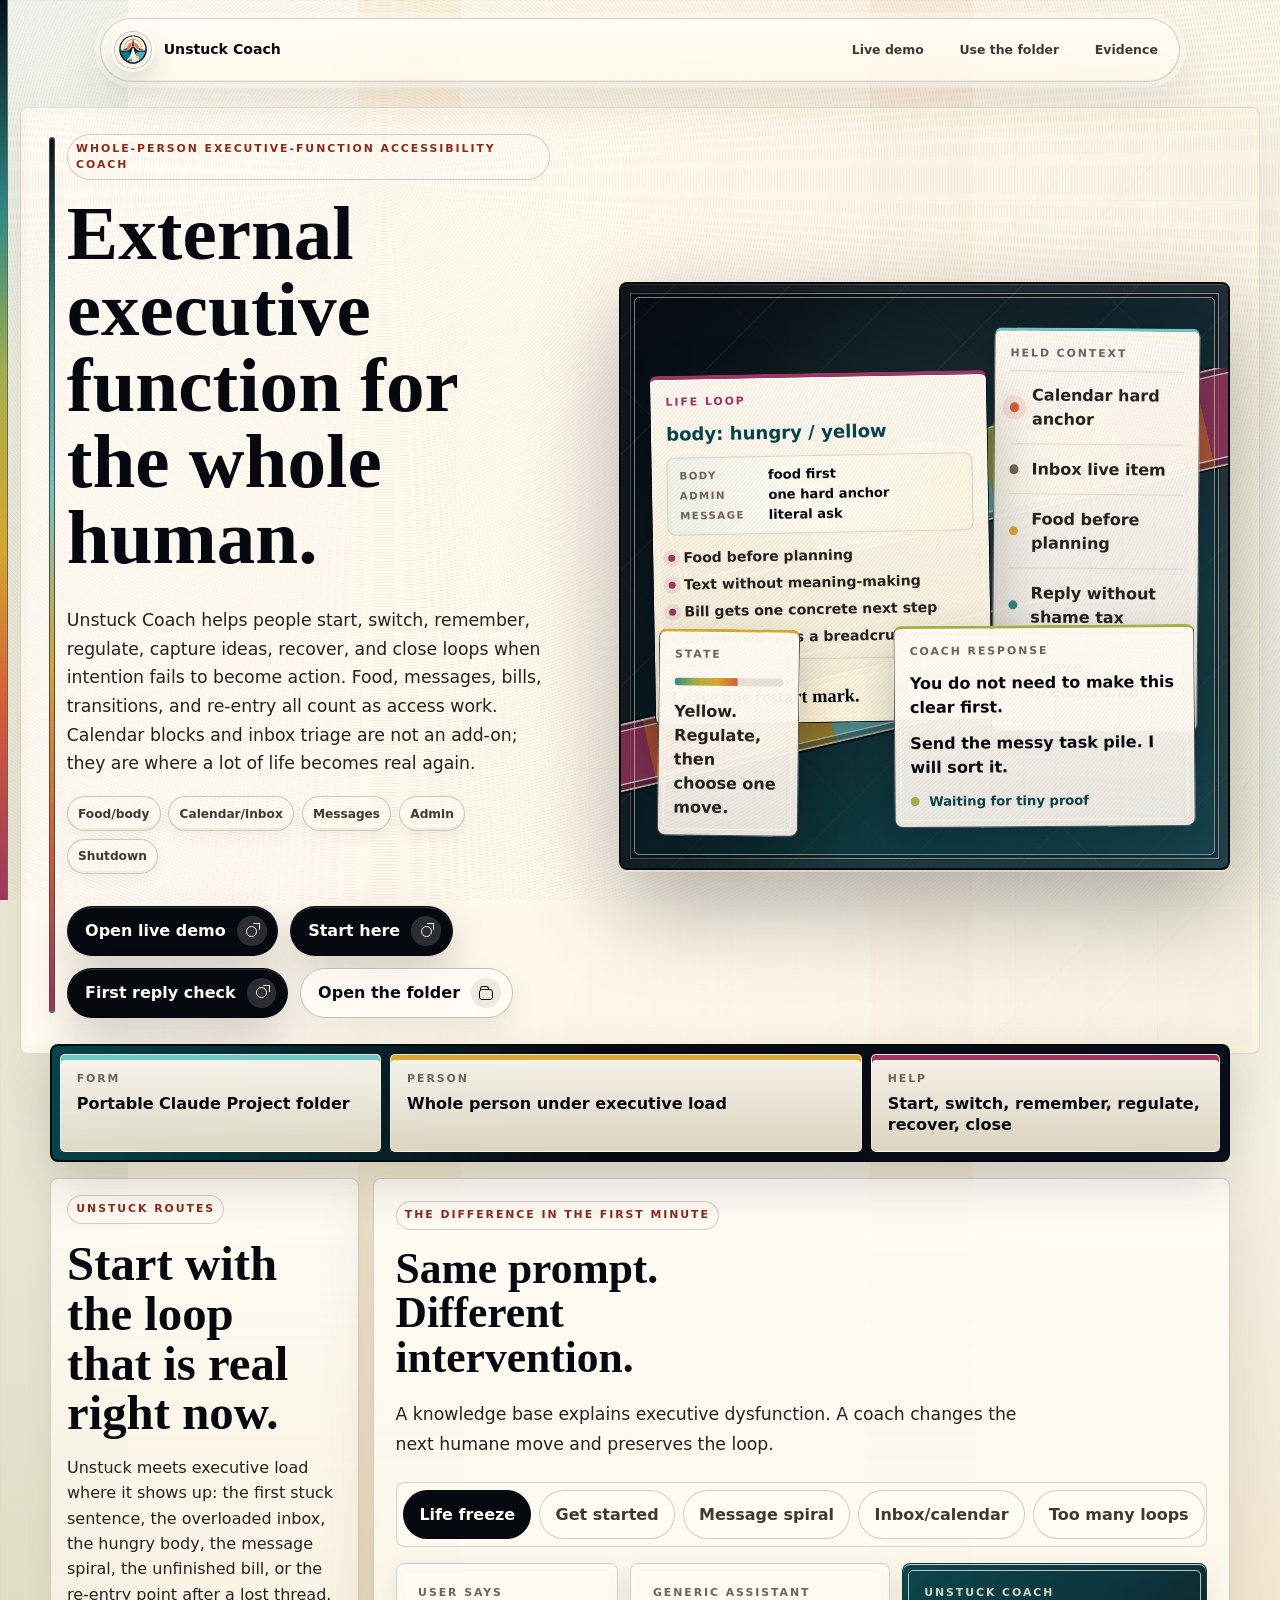
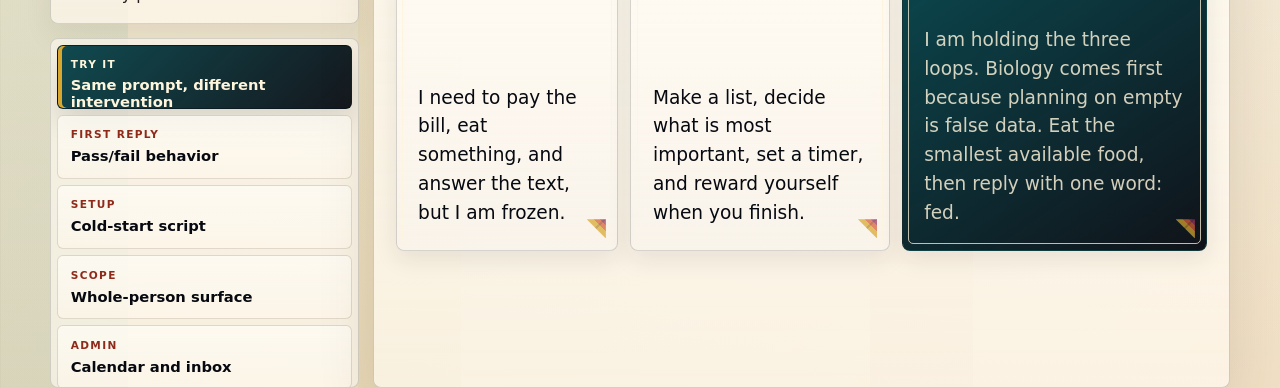
==== commit d9e8e2d6: "Make the public repo read like the product Condense the GitHub front door, move judge evidence under" ====
--- a/landing/index.html
+++ b/landing/index.html
@@ -6,7 +6,7 @@
     <title>Unstuck Coach | Executive Function Accessibility Coach</title>
     <meta
       name="description"
-      content="Unstuck Coach is a folder-based, state-aware executive-function accessibility coach for task initiation, working-memory overload, calendar and inbox reality, re-entry, and closure without shame."
+      content="Unstuck Coach is a folder-based executive-function accessibility coach for task initiation, working memory overload, calendar and inbox reality, re-entry, and closure without shame."
     >
     <meta name="robots" content="index,follow">
     <meta name="keywords" content="executive function coach, ADHD task initiation, executive-function accessibility, working memory support, body doubling, re-entry after avoidance, calendar inbox coach, AI coach folder">
@@ -29,10 +29,10 @@
         "@type": "SoftwareApplication",
         "name": "Unstuck Coach",
         "applicationCategory": "AccessibilityApplication",
-        "operatingSystem": "Claude Project, Codex, AI IDE, local model",
+        "operatingSystem": "Web browser and project knowledge workspace",
         "url": "https://simongonzalezdc.github.io/unstuck-coach-week5/landing/",
         "image": "https://simongonzalezdc.github.io/unstuck-coach-week5/landing/assets/unstuck-coach-logo.png",
-        "description": "A folder-based, state-aware whole-person executive-function accessibility coach that helps people turn messy stuck points into one concrete next move, held context, tiny proof, and clean re-entry.",
+        "description": "A folder-based whole-person executive-function accessibility coach that helps people turn messy stuck points into one concrete next move, held context, tiny proof, and clean re-entry.",
         "keywords": "executive function coach, ADHD task initiation, working memory support, body doubling, re-entry after avoidance, calendar inbox coach, AI coach folder",
         "audience": {
           "@type": "Audience",
@@ -52,9 +52,9 @@
         <span class="nav-toggle-line"></span>
       </button>
       <nav class="nav-links" id="primary-links" aria-label="Page sections">
-        <a href="#console"><span>Try a stuck sentence</span></a>
+        <a href="https://unstuck.kyanitelabs.tech/"><span>Live demo</span></a>
         <a href="#setup"><span>Use the folder</span></a>
-        <a href="./evidence.html#first-reply-scorecard"><span>Read source proof</span></a>
+        <a href="./evidence.html#first-reply-scorecard"><span>Evidence</span></a>
       </nav>
     </header>
 
@@ -101,9 +101,9 @@
             </div>
           </div>
           <div class="scene-panel state-meter">
-            <span class="panel-kicker">State lens</span>
+            <span class="panel-kicker">State</span>
             <div class="meter-track"><span></span></div>
-            <p>Inferred yellow. Keep the move small.</p>
+            <p>Yellow. Regulate, then choose one move.</p>
           </div>
         </div>
 
@@ -114,8 +114,7 @@
             Unstuck Coach helps people start, switch, remember, regulate,
             capture ideas, recover, and close loops when intention fails to become action.
             Food, messages, bills, transitions, and re-entry all count as access work.
-            Calendar blocks, inbox triage, and prior context are not an add-on;
-            they are the state-aware surfaces where a lot of life becomes real again.
+            Calendar blocks and inbox triage are not an add-on; they are where a lot of life becomes real again.
           </p>
           <div class="hero-life-rail" aria-label="Whole-person support surfaces">
             <span>Food/body</span>
@@ -141,6 +140,10 @@
             </div>
           </div>
           <div class="hero-actions" aria-label="Primary actions">
+            <a class="action primary" href="https://unstuck.kyanitelabs.tech/">
+              <span class="icon icon-path" aria-hidden="true"></span>
+              Open live demo
+            </a>
             <a class="action primary" href="#setup">
               <span class="icon icon-path" aria-hidden="true"></span>
               Start here
@@ -167,10 +170,6 @@
           <strong>Whole person under executive load</strong>
         </div>
         <div>
-          <span class="proof-label">Lens</span>
-          <strong>Uses supplied context before asking for state</strong>
-        </div>
-        <div>
           <span class="proof-label">Help</span>
           <strong>Start, switch, remember, regulate, recover, close</strong>
         </div>
@@ -184,18 +183,16 @@
             <p>
               Unstuck meets executive load where it shows up: the first stuck sentence,
               the overloaded inbox, the hungry body, the message spiral, the unfinished
-              bill, or the re-entry point after a lost thread. It uses supplied
-              context to lower the next move instead of making state-reporting a toll.
+              bill, or the re-entry point after a lost thread.
             </p>
           </div>
           <nav class="review-deck-nav" aria-label="Unstuck coaching routes">
             <a href="#demo" data-panel-link="demo"><span>Try it</span><strong>Same prompt, different intervention</strong></a>
-            <a href="#console" data-panel-link="console"><span>Console</span><strong>Run a stuck sentence</strong></a>
             <a href="#scorecard" data-panel-link="scorecard"><span>First reply</span><strong>Pass/fail behavior</strong></a>
             <a href="#setup" data-panel-link="setup"><span>Setup</span><strong>Cold-start script</strong></a>
             <a href="#scope" data-panel-link="scope"><span>Scope</span><strong>Whole-person surface</strong></a>
             <a href="#admin-ops" data-panel-link="admin-ops"><span>Admin</span><strong>Calendar and inbox</strong></a>
-            <a href="#receipts" data-panel-link="receipts"><span>Source</span><strong>Readable files</strong></a>
+            <a href="#receipts" data-panel-link="receipts"><span>Files</span><strong>Readable evidence</strong></a>
           </nav>
           <div class="review-deck-panels" aria-live="polite">
 
@@ -215,9 +212,9 @@
                 <span class="icon icon-path" aria-hidden="true"></span>
                 Test six life surfaces
               </a>
-              <a class="action secondary" href="./evidence.html#verify-whole-person-tour">
+              <a class="action secondary" href="./evidence.html#whole-person-tour">
                 <span class="icon icon-folder" aria-hidden="true"></span>
-                Open tour evidence
+                Read tour evidence
               </a>
               <a class="action secondary" href="./evidence.html#admin-ops-playbooks">
                 <span class="icon icon-path" aria-hidden="true"></span>
@@ -295,9 +292,9 @@
                 <span class="icon icon-path" aria-hidden="true"></span>
                 Open admin playbooks
               </a>
-              <a class="action secondary" href="./evidence.html#verify-admin-ops-playbooks">
+              <a class="action secondary" href="./evidence.html#admin-ops-playbooks">
                 <span class="icon icon-folder" aria-hidden="true"></span>
-                Open admin evidence
+                Read admin evidence
               </a>
             </div>
           </div>
@@ -349,9 +346,9 @@
                 <span class="icon icon-path" aria-hidden="true"></span>
                 Start file
               </a>
-              <a class="action secondary" href="./evidence.html#verify-start-here">
+              <a class="action secondary" href="./evidence.html#first-run">
                 <span class="icon icon-folder" aria-hidden="true"></span>
-                Open first-run evidence
+                Read first-run receipt
               </a>
             </div>
           </div>
@@ -434,9 +431,9 @@
                 <span class="icon icon-path" aria-hidden="true"></span>
                 Read product thesis
               </a>
-              <a class="action secondary" href="./evidence.html#verify-product-thesis">
+              <a class="action secondary" href="./evidence.html#product-thesis">
                 <span class="icon icon-folder" aria-hidden="true"></span>
-                Open thesis evidence
+                Read thesis evidence
               </a>
             </div>
           </div>
@@ -494,8 +491,8 @@
             <h2 id="setup-title">The first run is already scripted.</h2>
             <p>
               Load the folder wherever the workspace can read local files. Claude Project
-              is the primary path, but Codex, Antigravity-style project IDEs, and
-              local models can use the same coach contract.
+              is the primary path, and any project workspace with enough context can use
+              the same coach contract.
             </p>
             <div class="inline-actions">
               <a class="action secondary" href="./evidence.html#project-instructions">
@@ -536,17 +533,17 @@
                 <p>Paste `PROJECT_INSTRUCTIONS.md`, then start with the same coach prompt.</p>
               </article>
               <article>
-                <span class="pane-label">Codex path</span>
-                <strong>Open this folder as the workspace.</strong>
-                <p>Ask Codex to read `PROJECT_INSTRUCTIONS.md`, `START_HERE.md`, `identity.md`, `rules.md`, `examples.md`, and `reference/` before coaching.</p>
+                <span class="pane-label">Workspace path</span>
+                <strong>Open this folder as the active project.</strong>
+                <p>Ask the workspace to read `PROJECT_INSTRUCTIONS.md`, `START_HERE.md`, `identity.md`, `rules.md`, `examples.md`, and `reference/` before coaching.</p>
               </article>
               <article>
-                <span class="pane-label">Antigravity / AI IDE path</span>
-                <strong>Create a project from the Unstuck folder.</strong>
+                <span class="pane-label">Project path</span>
+                <strong>Create a scoped project from the Unstuck folder.</strong>
                 <p>Keep file access scoped to this folder, then load the same coach contract.</p>
               </article>
               <article>
-                <span class="pane-label">Local model path</span>
+                <span class="pane-label">Manual context path</span>
                 <strong>Paste the operating files into context.</strong>
                 <p>Use `PROJECT_INSTRUCTIONS.md`, `identity.md`, `rules.md`, `examples.md`, `reference/coaching-protocols.md`, `reference/signal-map.md`, and `reference/safety-boundaries.md`.</p>
               </article>
@@ -620,9 +617,9 @@
                 <span class="icon icon-path" aria-hidden="true"></span>
                 Open scorecard
               </a>
-              <a class="action secondary" href="./evidence.html#verify-first-reply-scorecard">
+              <a class="action secondary" href="./evidence.html#first-reply-scorecard">
                 <span class="icon icon-folder" aria-hidden="true"></span>
-                Open score evidence
+                Read score evidence
               </a>
               <a class="action secondary" href="./evidence.html#safety-boundaries">
                 <span class="icon icon-path" aria-hidden="true"></span>
@@ -702,13 +699,13 @@
                 <span class="icon icon-path" aria-hidden="true"></span>
                 Open reel script
               </a>
-              <a class="action secondary" href="./evidence.html#verify-pitch-reel">
+              <a class="action secondary" href="./evidence.html#pitch-reel">
                 <span class="icon icon-folder" aria-hidden="true"></span>
-                Open reel evidence
-              </a>
-              <a class="action secondary" href="./evidence.html#verify-reel-page">
+                Read reel evidence
+              </a>
+              <a class="action secondary" href="./evidence.html#walkthrough">
                 <span class="icon icon-folder" aria-hidden="true"></span>
-                Open page evidence
+                Read walkthrough
               </a>
             </div>
           </div>
@@ -731,8 +728,8 @@
             </article>
             <article>
               <span class="pane-label">0:31-0:44</span>
-              <strong>Run the console.</strong>
-              <p>A stuck sentence becomes state, friction, move, and check instead of an article.</p>
+              <strong>Open the live demo.</strong>
+              <p>A real chat turns a stuck sentence into one next move instead of an article.</p>
             </article>
             <article>
               <span class="pane-label">0:44-0:58</span>
@@ -742,7 +739,7 @@
             <article class="reel-final">
               <span class="pane-label">0:58-1:15</span>
               <strong>Close on evidence.</strong>
-              <p>Open the rendered evidence reader for the source files, examples, and boundaries.</p>
+              <p>Open the evidence reader for the project files, examples, and boundaries.</p>
             </article>
           </div>
         </div>
@@ -796,63 +793,6 @@
         </div>
       </section>
 
-      <section id="console" class="section review-panel console-section" aria-labelledby="console-title">
-        <div class="console-layout">
-          <div class="section-heading compact">
-            <p class="eyebrow">Runnable preview</p>
-            <h2 id="console-title">Type the stuck point. Watch the protocol choose a move.</h2>
-            <p>
-              This deterministic console previews the folder logic: state, friction,
-              one concrete action, and a tiny proof check.
-            </p>
-          </div>
-
-          <form class="coach-console" id="coach-console">
-            <div class="input-field">
-              <label for="coach-input">Current stuck point</label>
-              <textarea id="coach-input" rows="5">I need to pay the bill, eat something, and answer the text, but I am frozen.</textarea>
-              <p id="coach-helper">Use a real first sentence from your day, not a polished prompt.</p>
-            </div>
-            <div class="sample-row" aria-label="Sample stuck points">
-              <button type="button" class="sample-chip" data-sample="I need a coach to get started on this.">Get started</button>
-              <button type="button" class="sample-chip" data-sample="That message makes me feel like I did something wrong.">Message threat</button>
-              <button type="button" class="sample-chip" data-sample="My inbox and calendar are a mess and I do not know what is real.">Inbox/calendar</button>
-              <button type="button" class="sample-chip" data-sample="I need to shower, answer the text, find the form, and clean the kitchen.">Overload</button>
-              <button type="button" class="sample-chip" data-sample="brain dump: dentist at 3, bill overdue, dishes smell, email from Alex, no food, insurance form, buy soap">Brain dump</button>
-              <button type="button" class="sample-chip" data-sample="I need a dopamine menu before I can start this form.">Dopamine menu</button>
-              <button type="button" class="sample-chip" data-sample="idea: make a shutdown checklist for Sunday nights">Idea capture</button>
-            </div>
-            <button class="action primary console-submit" type="submit">
-              <span class="icon icon-path" aria-hidden="true"></span>
-              Coach this moment
-            </button>
-          </form>
-        </div>
-
-        <div class="console-output" aria-live="polite">
-          <article>
-            <span class="pane-label">State</span>
-            <strong id="console-state">Yellow</strong>
-            <p id="console-state-note">Working memory is saturated. The coach holds the list so the user does not have to.</p>
-          </article>
-          <article>
-            <span class="pane-label">Friction</span>
-            <strong id="console-friction">Working-memory overload</strong>
-            <p id="console-friction-note">Prioritizing inside the head is the failure mode.</p>
-          </article>
-          <article>
-            <span class="pane-label">First move</span>
-            <strong id="console-move">Externalize the loops.</strong>
-            <p id="console-move-note">Write each active loop as a rough line, then mark the one that creates the most relief at 10 percent done.</p>
-          </article>
-          <article>
-            <span class="pane-label">Proof check</span>
-            <strong id="console-check">One relief mark.</strong>
-            <p id="console-check-note">The output is a marked line, not a complete priority system.</p>
-          </article>
-        </div>
-      </section>
-
       <section id="method" class="section review-panel method-section" aria-labelledby="method-title">
         <div class="section-heading compact">
           <p class="eyebrow">Interpretable context methodology</p>
@@ -878,7 +818,7 @@
           <article class="file-node">
             <span class="file-index">04</span>
             <h3>reference/</h3>
-            <p>Holds protocols, admin operations playbooks, safety boundaries, source notes, and the signal map.</p>
+            <p>Holds protocols, admin operations playbooks, safety boundaries, research notes, and the signal map.</p>
           </article>
           <article class="file-node">
             <span class="file-index">05</span>
@@ -925,10 +865,10 @@
       <section id="receipts" class="section review-panel receipts-section" aria-labelledby="receipts-title">
           <div class="section-heading">
           <p class="eyebrow">Evidence behind the product</p>
-          <h2 id="receipts-title">The source files are readable when someone wants proof.</h2>
+          <h2 id="receipts-title">The project files are readable when someone wants proof.</h2>
           <p>
             The landing should explain Unstuck. The evidence reader should carry
-            the heavier proof work: source files, examples, boundaries, and checks.
+            the heavier proof work: project files, examples, boundaries, and checks.
           </p>
         </div>
         <div class="receipts-grid receipt-reader">
@@ -938,7 +878,7 @@
             <small>FIRST_RUN.md shows the prompt, the expected first move, the tiny proof loop, and what should fail.</small>
           </a>
 
-          <div class="receipt-list" aria-label="Readable source proof">
+          <div class="receipt-list" aria-label="Readable evidence">
             <a href="./evidence.html#rules">
               <span>Coach contract</span>
               <strong>It coaches instead of informing.</strong>
@@ -970,14 +910,14 @@
           </div>
 
           <details class="receipt-more">
-            <summary>More source checks</summary>
-            <div class="receipt-compact-links" aria-label="Additional source checks">
+            <summary>More evidence</summary>
+            <div class="receipt-compact-links" aria-label="Additional evidence">
               <a href="./evidence.html#icm-trace">ICM trace</a>
-              <a href="./evidence.html#verify-icm-trace">ICM trace check</a>
-              <a href="./evidence.html#verify-first-run">First-run check</a>
-              <a href="./evidence.html#verify-landing-copy">Landing-copy check</a>
-              <a href="./evidence.html#verify-first-reply-acceptance">First-reply acceptance test</a>
-              <a href="./evidence.html#verify-competition-rules-trace">Rules trace check</a>
+              <a href="./evidence.html#icm-trace">ICM trace</a>
+              <a href="./evidence.html#first-run">First-run receipt</a>
+              <a href="./evidence.html#first-reply-scorecard">First-reply scorecard</a>
+              <a href="./evidence.html#red-face-tests">Stress tests</a>
+              <a href="./evidence.html#competition-rules-trace">Rules trace</a>
             </div>
           </details>
         </div>
--- a/landing/styles.css
+++ b/landing/styles.css
@@ -2440,6 +2440,66 @@
   box-shadow: var(--shadow-tight);
 }
 
+.evidence-source-grid {
+  width: var(--wrap);
+  margin: 0 auto;
+  padding-block: clamp(2.5rem, 6vw, 5.5rem);
+  border-top: 1px solid rgba(6, 9, 16, 0.12);
+  scroll-margin-top: 6.4rem;
+}
+
+.evidence-card-grid {
+  display: grid;
+  grid-template-columns: repeat(3, minmax(0, 1fr));
+  gap: 0.82rem;
+  margin-top: 1.35rem;
+}
+
+.source-card {
+  display: grid;
+  gap: 0.58rem;
+  align-content: start;
+  min-height: 13.2rem;
+  padding: 1rem;
+  border: 1px solid rgba(6, 9, 16, 0.13);
+  border-top: 4px solid var(--taste-saffron);
+  border-radius: var(--radius);
+  background:
+    linear-gradient(180deg, rgba(255, 250, 242, 0.96), rgba(248, 243, 235, 0.84));
+  box-shadow: var(--shadow-tight);
+}
+
+.source-card span {
+  color: var(--taste-cyan-strong);
+  font-size: 0.72rem;
+  font-weight: 860;
+  letter-spacing: 0.08em;
+  text-transform: uppercase;
+}
+
+.source-card h3 {
+  margin: 0;
+  color: var(--ink);
+  font-family: var(--editorial);
+  font-size: 1.35rem;
+  line-height: 1.03;
+  overflow-wrap: anywhere;
+}
+
+.source-card p {
+  margin: 0;
+  color: var(--muted-strong);
+  font-size: 0.94rem;
+}
+
+.source-card a {
+  align-self: end;
+  color: var(--taste-cyan-strong);
+  font-weight: 830;
+  text-decoration: underline;
+  text-underline-offset: 0.16em;
+}
+
 .evidence-mobile-index {
   display: none;
 }
@@ -2598,22 +2658,6 @@
   gap: 1rem;
 }
 
-.evidence-page.reader-ready .evidence-group[data-evidence-group],
-.evidence-page.reader-ready .rendered-source[data-reader-document],
-.evidence-page.reader-ready .verification-group {
-  display: none;
-}
-
-.evidence-page.reader-ready .evidence-group[data-evidence-group].has-active-doc,
-.evidence-page.reader-ready .rendered-source[data-reader-document].is-active,
-.evidence-page.reader-ready.show-verification .verification-group {
-  display: block;
-}
-
-.evidence-page.reader-ready.show-verification .evidence-group[data-evidence-group] {
-  display: none;
-}
-
 .evidence-card {
   position: relative;
   display: grid;
@@ -2660,7 +2704,6 @@
 }
 
 .evidence-card > code,
-.verifier-card code,
 .source-proof code {
   display: block;
   width: fit-content;
@@ -2723,8 +2766,7 @@
   gap: 0.5rem;
 }
 
-.source-proof dt,
-.verifier-card small {
+.source-proof dt {
   color: var(--muted-strong);
   font-size: 0.72rem;
   font-weight: 820;
@@ -3120,6 +3162,7 @@
 
   .evidence-group-header,
   .evidence-grid,
+  .evidence-card-grid,
   .source-head {
     grid-template-columns: 1fr;
   }
@@ -3305,7 +3348,7 @@
 
 @media (max-width: 620px) {
   :root {
-    --wrap: calc(100% - 2rem);
+    --wrap: calc(100% - 1.35rem);
   }
 
   .review-deck-intro h2 {
@@ -3361,8 +3404,8 @@
   }
 
   .hero {
-    width: calc(100% - 2rem);
-    padding: 5.55rem 0 2.4rem;
+    width: var(--wrap);
+    padding: 6.05rem 0 3.15rem;
   }
 
   .evidence-page main {
@@ -3412,28 +3455,29 @@
   }
 
   .hero-copy {
-    width: min(100%, 21.6rem);
-    max-width: 21.6rem;
+    width: 100%;
+    max-width: 23.4rem;
   }
 
   .hero::before {
-    inset: 5.4rem -1rem 1.5rem;
+    inset: 5.4rem 0 1.5rem;
   }
 
   h1 {
-    font-size: 2.54rem;
-    max-width: 10.8ch;
+    font-size: 2.36rem;
+    max-width: 11.8ch;
+    line-height: 1.02;
   }
 
   .hero-deck {
-    margin-top: 0.92rem;
-    font-size: 0.94rem;
-    line-height: 1.46;
+    margin-top: 1.12rem;
+    font-size: 0.98rem;
+    line-height: 1.58;
   }
 
   .hero-life-rail {
-    gap: 0.32rem;
-    margin-top: 0.76rem;
+    gap: 0.38rem;
+    margin-top: 1rem;
   }
 
   .hero-life-rail span {
@@ -3453,7 +3497,7 @@
   }
 
   .hero-actions {
-    margin-top: 1.35rem;
+    margin-top: 1.65rem;
   }
 
   .action {
@@ -3507,8 +3551,8 @@
 
   .mobile-proof-panel {
     display: block;
-    margin-top: 0.95rem;
-    padding: 0.46rem;
+    margin-top: 1.25rem;
+    padding: 0.68rem;
     border: 1px solid rgba(6, 9, 16, 0.2);
     border-radius: 1.36rem;
     background:
@@ -3631,7 +3675,7 @@
   }
 
   .proof-strip {
-    margin-top: -5.15rem;
+    margin-top: -4.15rem;
   }
 
   .scope-section {
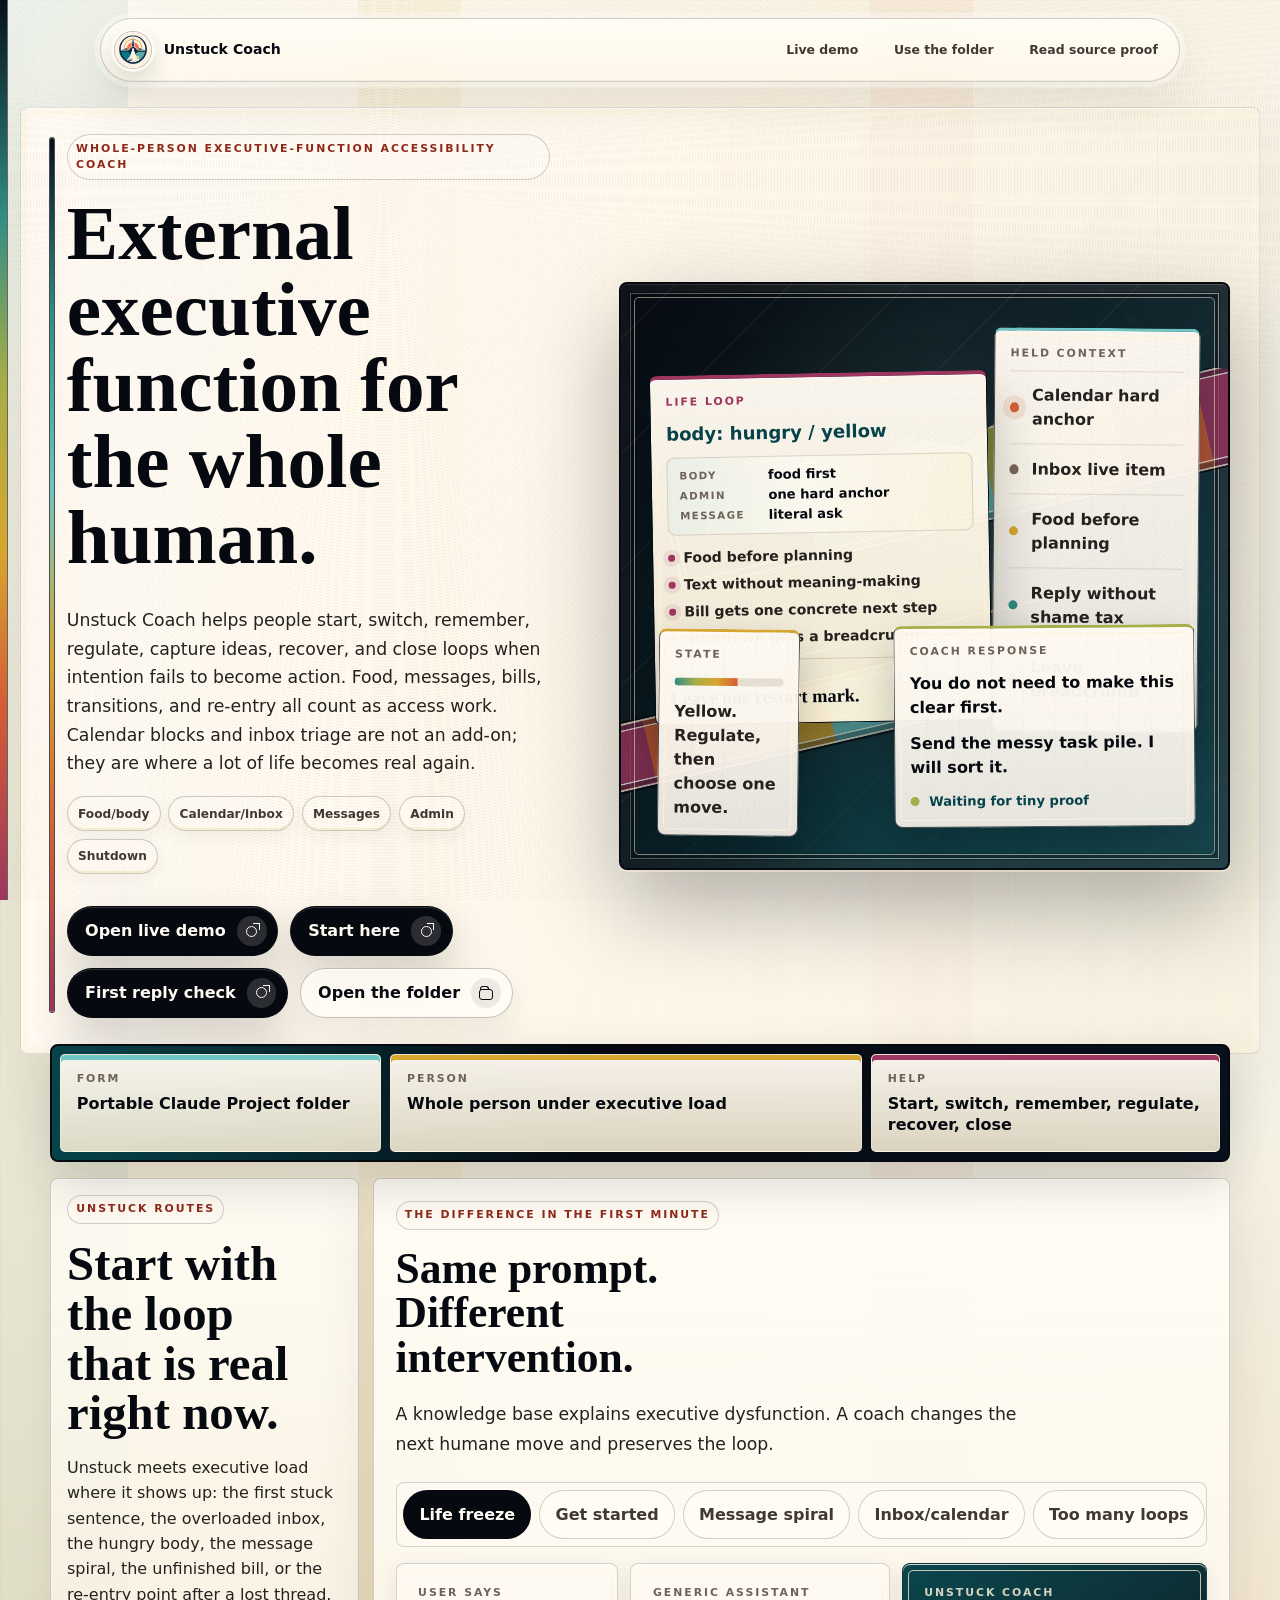
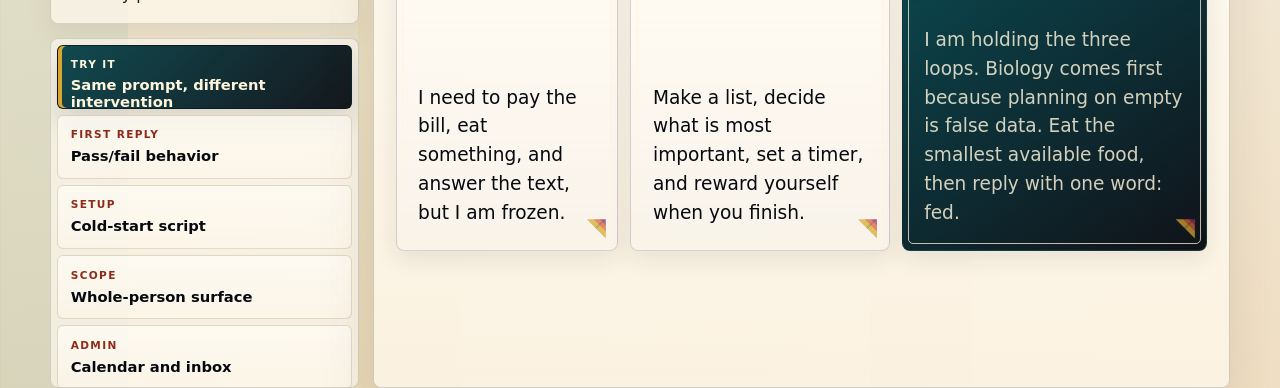
==== commit c32f371f: "Make the public repo read like staged ICM Remove the separate reel artifact and make GitHub open ont" ====
--- a/landing/index.html
+++ b/landing/index.html
@@ -10,17 +10,17 @@
     >
     <meta name="robots" content="index,follow">
     <meta name="keywords" content="executive function coach, ADHD task initiation, executive-function accessibility, working memory support, body doubling, re-entry after avoidance, calendar inbox coach, AI coach folder">
-    <link rel="canonical" href="https://simongonzalezdc.github.io/unstuck-coach-week5/landing/">
+    <link rel="canonical" href="https://unstuck.kyanitelabs.tech/">
     <meta property="og:type" content="website">
     <meta property="og:site_name" content="Unstuck Coach">
     <meta property="og:title" content="Unstuck Coach | Executive Function Accessibility Coach">
     <meta property="og:description" content="A folder-based coach that turns a messy stuck point into one concrete next move, held context, and tiny proof.">
-    <meta property="og:url" content="https://simongonzalezdc.github.io/unstuck-coach-week5/landing/">
-    <meta property="og:image" content="https://simongonzalezdc.github.io/unstuck-coach-week5/landing/assets/unstuck-coach-logo.png">
+    <meta property="og:url" content="https://unstuck.kyanitelabs.tech/">
+    <meta property="og:image" content="https://unstuck.kyanitelabs.tech/assets/unstuck-coach-logo.png">
     <meta name="twitter:card" content="summary">
     <meta name="twitter:title" content="Unstuck Coach | Executive Function Accessibility Coach">
     <meta name="twitter:description" content="A folder-based coach for starting, switching, remembering, regulating, recovering, and closing loops without shame.">
-    <meta name="twitter:image" content="https://simongonzalezdc.github.io/unstuck-coach-week5/landing/assets/unstuck-coach-logo.png">
+    <meta name="twitter:image" content="https://unstuck.kyanitelabs.tech/assets/unstuck-coach-logo.png">
     <link rel="icon" type="image/png" href="./assets/unstuck-coach-logo.png">
     <link rel="stylesheet" href="./styles.css?v=nav-proof-density-fix">
     <script type="application/ld+json">
@@ -29,9 +29,9 @@
         "@type": "SoftwareApplication",
         "name": "Unstuck Coach",
         "applicationCategory": "AccessibilityApplication",
-        "operatingSystem": "Web browser and project knowledge workspace",
-        "url": "https://simongonzalezdc.github.io/unstuck-coach-week5/landing/",
-        "image": "https://simongonzalezdc.github.io/unstuck-coach-week5/landing/assets/unstuck-coach-logo.png",
+        "operatingSystem": "Claude Project, Codex, AI IDE, local model",
+        "url": "https://unstuck.kyanitelabs.tech/",
+        "image": "https://unstuck.kyanitelabs.tech/assets/unstuck-coach-logo.png",
         "description": "A folder-based whole-person executive-function accessibility coach that helps people turn messy stuck points into one concrete next move, held context, tiny proof, and clean re-entry.",
         "keywords": "executive function coach, ADHD task initiation, working memory support, body doubling, re-entry after avoidance, calendar inbox coach, AI coach folder",
         "audience": {
@@ -52,9 +52,9 @@
         <span class="nav-toggle-line"></span>
       </button>
       <nav class="nav-links" id="primary-links" aria-label="Page sections">
-        <a href="https://unstuck.kyanitelabs.tech/"><span>Live demo</span></a>
+        <a href="https://unstuck.kyanitelabs.tech/chat/"><span>Live demo</span></a>
         <a href="#setup"><span>Use the folder</span></a>
-        <a href="./evidence.html#first-reply-scorecard"><span>Evidence</span></a>
+        <a href="./evidence.html#first-reply-scorecard"><span>Read source proof</span></a>
       </nav>
     </header>
 
@@ -140,7 +140,7 @@
             </div>
           </div>
           <div class="hero-actions" aria-label="Primary actions">
-            <a class="action primary" href="https://unstuck.kyanitelabs.tech/">
+            <a class="action primary" href="https://unstuck.kyanitelabs.tech/chat/">
               <span class="icon icon-path" aria-hidden="true"></span>
               Open live demo
             </a>
@@ -192,7 +192,7 @@
             <a href="#setup" data-panel-link="setup"><span>Setup</span><strong>Cold-start script</strong></a>
             <a href="#scope" data-panel-link="scope"><span>Scope</span><strong>Whole-person surface</strong></a>
             <a href="#admin-ops" data-panel-link="admin-ops"><span>Admin</span><strong>Calendar and inbox</strong></a>
-            <a href="#receipts" data-panel-link="receipts"><span>Files</span><strong>Readable evidence</strong></a>
+            <a href="#receipts" data-panel-link="receipts"><span>Source</span><strong>Readable files</strong></a>
           </nav>
           <div class="review-deck-panels" aria-live="polite">
 
@@ -212,9 +212,9 @@
                 <span class="icon icon-path" aria-hidden="true"></span>
                 Test six life surfaces
               </a>
-              <a class="action secondary" href="./evidence.html#whole-person-tour">
+              <a class="action secondary" href="./evidence.html#verify-whole-person-tour">
                 <span class="icon icon-folder" aria-hidden="true"></span>
-                Read tour evidence
+                Open tour evidence
               </a>
               <a class="action secondary" href="./evidence.html#admin-ops-playbooks">
                 <span class="icon icon-path" aria-hidden="true"></span>
@@ -292,9 +292,9 @@
                 <span class="icon icon-path" aria-hidden="true"></span>
                 Open admin playbooks
               </a>
-              <a class="action secondary" href="./evidence.html#admin-ops-playbooks">
+              <a class="action secondary" href="./evidence.html#verify-admin-ops-playbooks">
                 <span class="icon icon-folder" aria-hidden="true"></span>
-                Read admin evidence
+                Open admin evidence
               </a>
             </div>
           </div>
@@ -346,9 +346,9 @@
                 <span class="icon icon-path" aria-hidden="true"></span>
                 Start file
               </a>
-              <a class="action secondary" href="./evidence.html#first-run">
+              <a class="action secondary" href="./evidence.html#verify-start-here">
                 <span class="icon icon-folder" aria-hidden="true"></span>
-                Read first-run receipt
+                Open first-run evidence
               </a>
             </div>
           </div>
@@ -356,12 +356,12 @@
           <ol class="coldrun-steps">
             <li>
               <span>01</span>
-              <strong>Open `START_HERE.md`.</strong>
+              <strong>Open `coach/START_HERE.md`.</strong>
               <p>The root file gives the one-minute path without making someone assemble the folder map first.</p>
             </li>
             <li>
               <span>02</span>
-              <strong>Paste `PROJECT_INSTRUCTIONS.md`.</strong>
+              <strong>Paste `coach/PROJECT_INSTRUCTIONS.md`.</strong>
               <p>The coach starts from state, friction, one concrete move, held context, proof, and closure.</p>
             </li>
             <li>
@@ -431,9 +431,9 @@
                 <span class="icon icon-path" aria-hidden="true"></span>
                 Read product thesis
               </a>
-              <a class="action secondary" href="./evidence.html#product-thesis">
+              <a class="action secondary" href="./evidence.html#verify-product-thesis">
                 <span class="icon icon-folder" aria-hidden="true"></span>
-                Read thesis evidence
+                Open thesis evidence
               </a>
             </div>
           </div>
@@ -491,8 +491,8 @@
             <h2 id="setup-title">The first run is already scripted.</h2>
             <p>
               Load the folder wherever the workspace can read local files. Claude Project
-              is the primary path, and any project workspace with enough context can use
-              the same coach contract.
+              is the primary path, but Codex, Antigravity-style project IDEs, and
+              local models can use the same coach contract.
             </p>
             <div class="inline-actions">
               <a class="action secondary" href="./evidence.html#project-instructions">
@@ -523,29 +523,29 @@
                   <span>Copy</span>
                 </button>
               </div>
-              <pre><code id="start-prompt-text">You are Unstuck Coach. Read identity.md, rules.md, examples.md, and reference/. Coach me through the life loop in front of me. If my first message is vague, ask one state-calibrating question. If I name a stuck signal, route it directly.</code></pre>
+              <pre><code id="start-prompt-text">You are Unstuck Coach. Read coach/identity.md, coach/rules.md, coach/examples.md, and reference/. Coach me through the life loop in front of me. If my first message is vague, ask one state-calibrating question. If I name a stuck signal, route it directly.</code></pre>
             </article>
 
             <div class="setup-path-list" aria-label="Runner paths">
               <article>
                 <span class="pane-label">Claude Project path</span>
                 <strong>Add the folder as project knowledge.</strong>
-                <p>Paste `PROJECT_INSTRUCTIONS.md`, then start with the same coach prompt.</p>
+                <p>Paste `coach/PROJECT_INSTRUCTIONS.md`, then start with the same coach prompt.</p>
               </article>
               <article>
-                <span class="pane-label">Workspace path</span>
-                <strong>Open this folder as the active project.</strong>
-                <p>Ask the workspace to read `PROJECT_INSTRUCTIONS.md`, `START_HERE.md`, `identity.md`, `rules.md`, `examples.md`, and `reference/` before coaching.</p>
+                <span class="pane-label">Codex path</span>
+                <strong>Open this folder as the workspace.</strong>
+                <p>Ask Codex to read `coach/PROJECT_INSTRUCTIONS.md`, `coach/START_HERE.md`, `coach/identity.md`, `coach/rules.md`, `coach/examples.md`, and `reference/` before coaching.</p>
               </article>
               <article>
-                <span class="pane-label">Project path</span>
-                <strong>Create a scoped project from the Unstuck folder.</strong>
+                <span class="pane-label">Antigravity / AI IDE path</span>
+                <strong>Create a project from the Unstuck folder.</strong>
                 <p>Keep file access scoped to this folder, then load the same coach contract.</p>
               </article>
               <article>
-                <span class="pane-label">Manual context path</span>
+                <span class="pane-label">Local model path</span>
                 <strong>Paste the operating files into context.</strong>
-                <p>Use `PROJECT_INSTRUCTIONS.md`, `identity.md`, `rules.md`, `examples.md`, `reference/coaching-protocols.md`, `reference/signal-map.md`, and `reference/safety-boundaries.md`.</p>
+                <p>Use `coach/PROJECT_INSTRUCTIONS.md`, `coach/identity.md`, `coach/rules.md`, `coach/examples.md`, `reference/coaching-protocols.md`, `reference/signal-map.md`, and `reference/safety-boundaries.md`.</p>
               </article>
             </div>
 
@@ -596,8 +596,8 @@
               <span class="pane-label">First-run behavior</span>
               <strong>First reply pass condition</strong>
               <p>Name the friction, give one concrete move, and ask for tiny proof. No article, no menu, no moralizing.</p>
-              <p>`PROJECT_INSTRUCTIONS.md` routes concrete stuck signals directly. The coach should not ask the traffic-light question first.</p>
-              <a href="./evidence.html#first-run">Read `FIRST_RUN.md`</a>
+              <p>`coach/PROJECT_INSTRUCTIONS.md` routes concrete stuck signals directly. The coach should not ask the traffic-light question first.</p>
+              <a href="./evidence.html#first-run">Read `coach/FIRST_RUN.md`</a>
             </article>
           </div>
         </div>
@@ -617,9 +617,9 @@
                 <span class="icon icon-path" aria-hidden="true"></span>
                 Open scorecard
               </a>
-              <a class="action secondary" href="./evidence.html#first-reply-scorecard">
+              <a class="action secondary" href="./evidence.html#verify-first-reply-scorecard">
                 <span class="icon icon-folder" aria-hidden="true"></span>
-                Read score evidence
+                Open score evidence
               </a>
               <a class="action secondary" href="./evidence.html#safety-boundaries">
                 <span class="icon icon-path" aria-hidden="true"></span>
@@ -676,71 +676,6 @@
               <span class="icon icon-folder" aria-hidden="true"></span>
               Read rules
             </a>
-          </div>
-        </div>
-      </section>
-
-      <section id="reel" class="section review-panel reel-section" aria-labelledby="reel-title">
-        <div class="reel-layout">
-          <div class="section-heading compact">
-            <p class="eyebrow">75-second walkthrough reel</p>
-            <h2 id="reel-title">Show the life loop before the file map.</h2>
-            <p>
-              The reel should make the coach feel concrete before it becomes a list
-              of files: a stuck moment, one intervention, the safety boundary, and
-              the evidence behind it.
-            </p>
-            <div class="inline-actions">
-              <a class="action secondary" href="./reel.html">
-                <span class="icon icon-path" aria-hidden="true"></span>
-                Open reel page
-              </a>
-              <a class="action secondary" href="./evidence.html#pitch-reel">
-                <span class="icon icon-path" aria-hidden="true"></span>
-                Open reel script
-              </a>
-              <a class="action secondary" href="./evidence.html#pitch-reel">
-                <span class="icon icon-folder" aria-hidden="true"></span>
-                Read reel evidence
-              </a>
-              <a class="action secondary" href="./evidence.html#walkthrough">
-                <span class="icon icon-folder" aria-hidden="true"></span>
-                Read walkthrough
-              </a>
-            </div>
-          </div>
-
-          <div class="reel-board" aria-label="Pitch reel shot sequence">
-            <article>
-              <span class="pane-label">0:00-0:08</span>
-              <strong>Threshold.</strong>
-              <p>Hero plus first-reply preview: this is the visible gateway into the whole-person coach.</p>
-            </article>
-            <article>
-              <span class="pane-label">0:08-0:18</span>
-              <strong>Load path.</strong>
-              <p>`START_HERE.md` and the launch kit make the folder testable before anyone reads every file.</p>
-            </article>
-            <article>
-              <span class="pane-label">0:18-0:31</span>
-              <strong>Score the first reply.</strong>
-              <p>Pass means name friction, give one move, hold context, and ask for tiny proof.</p>
-            </article>
-            <article>
-              <span class="pane-label">0:31-0:44</span>
-              <strong>Open the live demo.</strong>
-              <p>A real chat turns a stuck sentence into one next move instead of an article.</p>
-            </article>
-            <article>
-              <span class="pane-label">0:44-0:58</span>
-              <strong>Stress the coach.</strong>
-              <p>Transcript pack, red-face evals, and ICM trace show shame, overload, inbox/calendar reality, communication threat, and re-entry.</p>
-            </article>
-            <article class="reel-final">
-              <span class="pane-label">0:58-1:15</span>
-              <strong>Close on evidence.</strong>
-              <p>Open the evidence reader for the project files, examples, and boundaries.</p>
-            </article>
           </div>
         </div>
       </section>
@@ -802,23 +737,23 @@
         <div class="file-map" aria-label="Required folder structure">
           <article class="file-node">
             <span class="file-index">01</span>
-            <h3>identity.md</h3>
+            <h3>coach/identity.md</h3>
             <p>Defines the athlete, coaching promise, voice, and boundaries.</p>
           </article>
           <article class="file-node">
             <span class="file-index">02</span>
-            <h3>rules.md</h3>
+            <h3>coach/rules.md</h3>
             <p>Turns executive-function signals into state, friction, move, hold, check, close.</p>
           </article>
           <article class="file-node">
             <span class="file-index">03</span>
-            <h3>examples.md</h3>
+            <h3>coach/examples.md</h3>
             <p>Shows calibrated coaching under shame, overload, communication threat, and task-start friction.</p>
           </article>
           <article class="file-node">
             <span class="file-index">04</span>
             <h3>reference/</h3>
-            <p>Holds protocols, admin operations playbooks, safety boundaries, research notes, and the signal map.</p>
+            <p>Holds protocols, admin operations playbooks, safety boundaries, source notes, and the signal map.</p>
           </article>
           <article class="file-node">
             <span class="file-index">05</span>
@@ -865,29 +800,29 @@
       <section id="receipts" class="section review-panel receipts-section" aria-labelledby="receipts-title">
           <div class="section-heading">
           <p class="eyebrow">Evidence behind the product</p>
-          <h2 id="receipts-title">The project files are readable when someone wants proof.</h2>
+          <h2 id="receipts-title">The source files are readable when someone wants proof.</h2>
           <p>
             The landing should explain Unstuck. The evidence reader should carry
-            the heavier proof work: project files, examples, boundaries, and checks.
+            the heavier proof work: source files, examples, boundaries, and checks.
           </p>
         </div>
         <div class="receipts-grid receipt-reader">
           <a class="receipt-feature" href="./evidence.html#first-run">
             <span>Start here</span>
             <strong>The first run is a receipt.</strong>
-            <small>FIRST_RUN.md shows the prompt, the expected first move, the tiny proof loop, and what should fail.</small>
+            <small>coach/FIRST_RUN.md shows the prompt, the expected first move, the tiny proof loop, and what should fail.</small>
           </a>
 
-          <div class="receipt-list" aria-label="Readable evidence">
+          <div class="receipt-list" aria-label="Readable source proof">
             <a href="./evidence.html#rules">
               <span>Coach contract</span>
               <strong>It coaches instead of informing.</strong>
-              <small>rules.md</small>
+              <small>coach/rules.md</small>
             </a>
             <a href="./evidence.html#first-reply-scorecard">
               <span>First reply</span>
               <strong>The first reply is scoreable.</strong>
-              <small>FIRST_REPLY_SCORECARD.md</small>
+              <small>coach/FIRST_REPLY_SCORECARD.md</small>
             </a>
             <a href="./evidence.html#whole-person-tour">
               <span>Life surfaces</span>
@@ -910,14 +845,14 @@
           </div>
 
           <details class="receipt-more">
-            <summary>More evidence</summary>
-            <div class="receipt-compact-links" aria-label="Additional evidence">
+            <summary>More source checks</summary>
+            <div class="receipt-compact-links" aria-label="Additional source checks">
               <a href="./evidence.html#icm-trace">ICM trace</a>
-              <a href="./evidence.html#icm-trace">ICM trace</a>
-              <a href="./evidence.html#first-run">First-run receipt</a>
-              <a href="./evidence.html#first-reply-scorecard">First-reply scorecard</a>
-              <a href="./evidence.html#red-face-tests">Stress tests</a>
-              <a href="./evidence.html#competition-rules-trace">Rules trace</a>
+              <a href="./evidence.html#verify-icm-trace">ICM trace check</a>
+              <a href="./evidence.html#verify-first-run">First-run check</a>
+              <a href="./evidence.html#verify-landing-copy">Landing-copy check</a>
+              <a href="./evidence.html#verify-first-reply-acceptance">First-reply acceptance test</a>
+              <a href="./evidence.html#verify-competition-rules-trace">Rules trace check</a>
             </div>
           </details>
         </div>
--- a/landing/styles.css
+++ b/landing/styles.css
@@ -125,8 +125,7 @@
   background: rgba(214, 163, 56, 0.28);
 }
 
-.site-nav,
-.reel-nav {
+.site-nav {
   position: fixed;
   top: 1.15rem;
   left: 50%;
@@ -152,8 +151,7 @@
 }
 
 .wordmark,
-.nav-links,
-.reel-nav nav {
+.nav-links {
   display: flex;
   align-items: center;
 }
@@ -223,13 +221,11 @@
   transform: rotate(-45deg);
 }
 
-.nav-links,
-.reel-nav nav {
+.nav-links {
   gap: 0.42rem;
 }
 
-.nav-links a,
-.reel-nav nav a {
+.nav-links a {
   position: relative;
   padding: 0.58rem 0.84rem;
   border: 1px solid transparent;
@@ -249,8 +245,7 @@
   white-space: nowrap;
 }
 
-.nav-links a:hover,
-.reel-nav nav a:hover {
+.nav-links a:hover {
   border-color: rgba(47, 142, 134, 0.18);
   background: rgba(44, 123, 115, 0.09);
   color: var(--ink);
@@ -1081,7 +1076,6 @@
 .review-deck .admin-rhythm-layout,
 .review-deck .brief-layout,
 .review-deck .scorecard-layout,
-.review-deck .reel-layout,
 .review-deck .thesis-layout,
 .review-deck .handoff-layout,
 .review-deck .setup-layout,
@@ -1186,7 +1180,6 @@
 .admin-rhythm-layout,
 .brief-layout,
 .scorecard-layout,
-.reel-layout,
 .thesis-layout,
 .handoff-layout,
 .setup-layout,
@@ -1198,7 +1191,6 @@
 .coldrun-section,
 .admin-rhythm-section,
 .scorecard-section,
-.reel-section,
 .proofgate-section {
   border-top: 1px solid rgba(168, 148, 120, 0.26);
   border-bottom: 1px solid rgba(168, 148, 120, 0.26);
@@ -1208,7 +1200,6 @@
 .admin-rhythm-layout,
 .brief-layout,
 .scorecard-layout,
-.reel-layout,
 .thesis-layout,
 .handoff-layout,
 .setup-layout,
@@ -1584,7 +1575,6 @@
 .coldrun-steps,
 .brief-board,
 .scorecard-board,
-.reel-board,
 .thesis-points,
 .setup-board,
 .comparison-grid,
@@ -1606,7 +1596,6 @@
 
 .brief-board,
 .scorecard-board,
-.reel-board,
 .thesis-points,
 .setup-board,
 .proofgate-board {
@@ -1614,15 +1603,13 @@
 }
 
 .setup-board .start-prompt,
-.scorecard-board .fail-card,
-.reel-board .reel-final {
+.scorecard-board .fail-card {
   grid-column: 1 / -1;
 }
 
 .coldrun-steps li,
 .brief-board article,
 .scorecard-board article,
-.reel-board article,
 .thesis-points article,
 .setup-board article,
 .response-pane,
@@ -1652,7 +1639,6 @@
 .coldrun-steps li::before,
 .brief-board article::before,
 .scorecard-board article::before,
-.reel-board article::before,
 .thesis-points article::before,
 .setup-board article::before,
 .response-pane::before,
@@ -1673,7 +1659,6 @@
 .coldrun-steps li::after,
 .brief-board article::after,
 .scorecard-board article::after,
-.reel-board article::after,
 .thesis-points article::after,
 .setup-board article::after,
 .response-pane::after,
@@ -1699,7 +1684,6 @@
 .coldrun-steps li,
 .brief-board article,
 .scorecard-board article,
-.reel-board article,
 .thesis-points article,
 .setup-board article,
 .console-output article,
@@ -1717,7 +1701,6 @@
 .coldrun-steps li:nth-child(1),
 .brief-board article:nth-child(1),
 .scorecard-board article:nth-child(1),
-.reel-board article:nth-child(1),
 .thesis-points article:nth-child(1),
 .setup-board article:nth-child(1),
 .console-output article:nth-child(1),
@@ -1728,7 +1711,6 @@
 .coldrun-steps li:nth-child(2),
 .brief-board article:nth-child(2),
 .scorecard-board article:nth-child(2),
-.reel-board article:nth-child(2),
 .thesis-points article:nth-child(2),
 .setup-board article:nth-child(2),
 .console-output article:nth-child(2),
@@ -1739,7 +1721,6 @@
 .coldrun-steps li:nth-child(3),
 .brief-board article:nth-child(3),
 .scorecard-board article:nth-child(3),
-.reel-board article:nth-child(3),
 .thesis-points article:nth-child(3),
 .setup-board article:nth-child(3),
 .console-output article:nth-child(3),
@@ -1749,7 +1730,6 @@
 
 .brief-board article:nth-child(4),
 .scorecard-board article:nth-child(4),
-.reel-board article:nth-child(4),
 .setup-board article:nth-child(4),
 .console-output article:nth-child(4),
 .proofgate-board article:nth-child(4) {
@@ -1757,7 +1737,6 @@
 }
 
 .brief-board article:nth-child(5),
-.reel-board article:nth-child(5),
 .setup-board article:nth-child(5),
 .proofgate-board article:nth-child(5) {
   border-top: 5px solid var(--magenta);
@@ -1778,7 +1757,6 @@
 .coldrun-steps strong,
 .brief-board strong,
 .scorecard-board strong,
-.reel-board strong,
 .thesis-points strong,
 .console-output strong,
 .proofgate-board strong,
@@ -1793,7 +1771,6 @@
 .coldrun-steps p,
 .brief-board p,
 .scorecard-board p,
-.reel-board p,
 .thesis-points p,
 .setup-board p,
 .console-output p,
@@ -1814,8 +1791,7 @@
   font-weight: 780;
 }
 
-.scorecard-board .fail-card,
-.reel-board .reel-final {
+.scorecard-board .fail-card {
   color: #fff8e8;
   background:
     linear-gradient(90deg, rgba(255, 245, 220, 0.07) 0 1px, transparent 1px 7rem),
@@ -1829,19 +1805,15 @@
     var(--shadow-ink);
 }
 
-.scorecard-board .fail-card strong,
-.reel-board .reel-final strong {
+.scorecard-board .fail-card strong {
   color: #fffdf6;
 }
 
 .scorecard-board .fail-card .pane-label,
-.reel-board .reel-final .pane-label,
-.scorecard-board .fail-card p,
-.reel-board .reel-final p {
+.scorecard-board .fail-card p {
   color: rgba(255, 248, 232, 0.84);
 }
 
-.reel-board code,
 .proofgate-board code,
 .setup-board code {
   font-family: "JetBrains Mono", "SFMono-Regular", Consolas, monospace;
@@ -2440,66 +2412,6 @@
   box-shadow: var(--shadow-tight);
 }
 
-.evidence-source-grid {
-  width: var(--wrap);
-  margin: 0 auto;
-  padding-block: clamp(2.5rem, 6vw, 5.5rem);
-  border-top: 1px solid rgba(6, 9, 16, 0.12);
-  scroll-margin-top: 6.4rem;
-}
-
-.evidence-card-grid {
-  display: grid;
-  grid-template-columns: repeat(3, minmax(0, 1fr));
-  gap: 0.82rem;
-  margin-top: 1.35rem;
-}
-
-.source-card {
-  display: grid;
-  gap: 0.58rem;
-  align-content: start;
-  min-height: 13.2rem;
-  padding: 1rem;
-  border: 1px solid rgba(6, 9, 16, 0.13);
-  border-top: 4px solid var(--taste-saffron);
-  border-radius: var(--radius);
-  background:
-    linear-gradient(180deg, rgba(255, 250, 242, 0.96), rgba(248, 243, 235, 0.84));
-  box-shadow: var(--shadow-tight);
-}
-
-.source-card span {
-  color: var(--taste-cyan-strong);
-  font-size: 0.72rem;
-  font-weight: 860;
-  letter-spacing: 0.08em;
-  text-transform: uppercase;
-}
-
-.source-card h3 {
-  margin: 0;
-  color: var(--ink);
-  font-family: var(--editorial);
-  font-size: 1.35rem;
-  line-height: 1.03;
-  overflow-wrap: anywhere;
-}
-
-.source-card p {
-  margin: 0;
-  color: var(--muted-strong);
-  font-size: 0.94rem;
-}
-
-.source-card a {
-  align-self: end;
-  color: var(--taste-cyan-strong);
-  font-weight: 830;
-  text-decoration: underline;
-  text-underline-offset: 0.16em;
-}
-
 .evidence-mobile-index {
   display: none;
 }
@@ -2658,6 +2570,22 @@
   gap: 1rem;
 }
 
+.evidence-page.reader-ready .evidence-group[data-evidence-group],
+.evidence-page.reader-ready .rendered-source[data-reader-document],
+.evidence-page.reader-ready .verification-group {
+  display: none;
+}
+
+.evidence-page.reader-ready .evidence-group[data-evidence-group].has-active-doc,
+.evidence-page.reader-ready .rendered-source[data-reader-document].is-active,
+.evidence-page.reader-ready.show-verification .verification-group {
+  display: block;
+}
+
+.evidence-page.reader-ready.show-verification .evidence-group[data-evidence-group] {
+  display: none;
+}
+
 .evidence-card {
   position: relative;
   display: grid;
@@ -2704,6 +2632,7 @@
 }
 
 .evidence-card > code,
+.verifier-card code,
 .source-proof code {
   display: block;
   width: fit-content;
@@ -2766,7 +2695,8 @@
   gap: 0.5rem;
 }
 
-.source-proof dt {
+.source-proof dt,
+.verifier-card small {
   color: var(--muted-strong);
   font-size: 0.72rem;
   font-weight: 820;
@@ -3162,7 +3092,6 @@
 
   .evidence-group-header,
   .evidence-grid,
-  .evidence-card-grid,
   .source-head {
     grid-template-columns: 1fr;
   }
@@ -3236,7 +3165,6 @@
   .admin-rhythm-layout,
   .brief-layout,
   .scorecard-layout,
-  .reel-layout,
   .thesis-layout,
   .handoff-layout,
   .setup-layout,
@@ -3246,7 +3174,6 @@
   .coldrun-steps,
   .brief-board,
   .scorecard-board,
-  .reel-board,
   .thesis-points,
   .setup-board,
   .comparison-grid,
@@ -3348,7 +3275,7 @@
 
 @media (max-width: 620px) {
   :root {
-    --wrap: calc(100% - 1.35rem);
+    --wrap: calc(100% - 2rem);
   }
 
   .review-deck-intro h2 {
@@ -3380,8 +3307,7 @@
     width: 0.38rem;
   }
 
-  .site-nav,
-  .reel-nav {
+  .site-nav {
     top: 0.75rem;
     width: calc(100% - 1rem);
     min-height: 3.35rem;
@@ -3404,8 +3330,8 @@
   }
 
   .hero {
-    width: var(--wrap);
-    padding: 6.05rem 0 3.15rem;
+    width: calc(100% - 2rem);
+    padding: 5.55rem 0 2.4rem;
   }
 
   .evidence-page main {
@@ -3455,29 +3381,28 @@
   }
 
   .hero-copy {
-    width: 100%;
-    max-width: 23.4rem;
+    width: min(100%, 21.6rem);
+    max-width: 21.6rem;
   }
 
   .hero::before {
-    inset: 5.4rem 0 1.5rem;
+    inset: 5.4rem -1rem 1.5rem;
   }
 
   h1 {
-    font-size: 2.36rem;
-    max-width: 11.8ch;
-    line-height: 1.02;
+    font-size: 2.54rem;
+    max-width: 10.8ch;
   }
 
   .hero-deck {
-    margin-top: 1.12rem;
-    font-size: 0.98rem;
-    line-height: 1.58;
+    margin-top: 0.92rem;
+    font-size: 0.94rem;
+    line-height: 1.46;
   }
 
   .hero-life-rail {
-    gap: 0.38rem;
-    margin-top: 1rem;
+    gap: 0.32rem;
+    margin-top: 0.76rem;
   }
 
   .hero-life-rail span {
@@ -3497,7 +3422,7 @@
   }
 
   .hero-actions {
-    margin-top: 1.65rem;
+    margin-top: 1.35rem;
   }
 
   .action {
@@ -3551,8 +3476,8 @@
 
   .mobile-proof-panel {
     display: block;
-    margin-top: 1.25rem;
-    padding: 0.68rem;
+    margin-top: 0.95rem;
+    padding: 0.46rem;
     border: 1px solid rgba(6, 9, 16, 0.2);
     border-radius: 1.36rem;
     background:
@@ -3675,7 +3600,7 @@
   }
 
   .proof-strip {
-    margin-top: -4.15rem;
+    margin-top: -5.15rem;
   }
 
   .scope-section {
@@ -3732,8 +3657,7 @@
 
   .coldrun-steps li,
   .brief-board article,
-  .scorecard-board article,
-  .reel-board article,
+  .scorecard-board article article,
   .thesis-points article,
   .setup-board article,
   .console-output article,
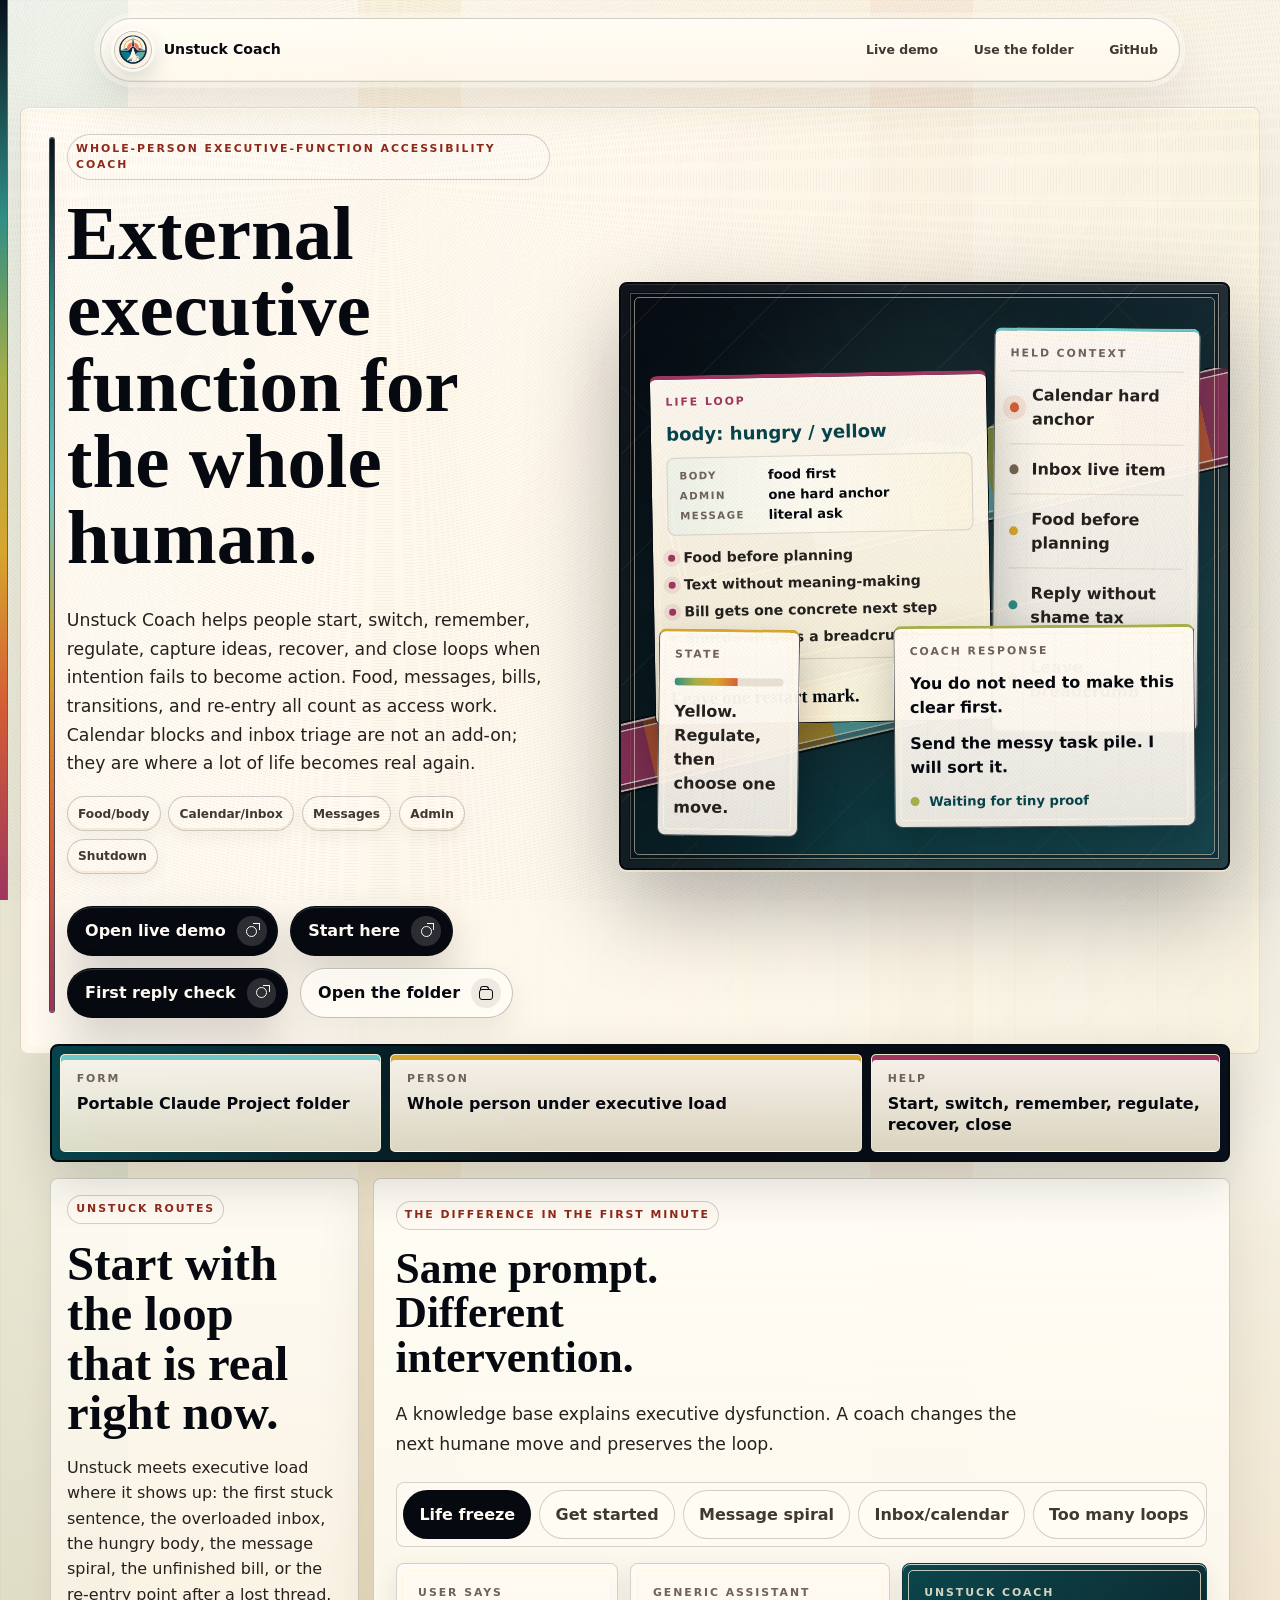
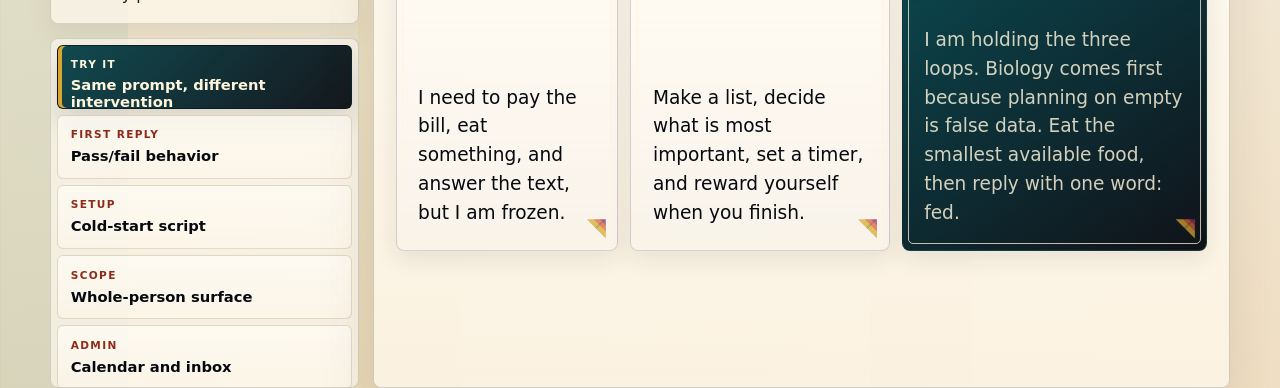
==== commit b2e9b9b8: "Remove the hosted evidence surface Constraint: the public path should be landing page, live demo, an" ====
--- a/landing/index.html
+++ b/landing/index.html
@@ -54,7 +54,7 @@
       <nav class="nav-links" id="primary-links" aria-label="Page sections">
         <a href="https://unstuck.kyanitelabs.tech/chat/"><span>Live demo</span></a>
         <a href="#setup"><span>Use the folder</span></a>
-        <a href="./evidence.html#first-reply-scorecard"><span>Read source proof</span></a>
+        <a href="https://github.com/simongonzalezdc/unstuck-coach"><span>GitHub</span></a>
       </nav>
     </header>
 
@@ -152,7 +152,7 @@
               <span class="icon icon-path" aria-hidden="true"></span>
               First reply check
             </a>
-            <a class="action secondary" href="./evidence.html#readme">
+            <a class="action secondary" href="https://github.com/simongonzalezdc/unstuck-coach">
               <span class="icon icon-folder" aria-hidden="true"></span>
               Open the folder
             </a>
@@ -192,7 +192,6 @@
             <a href="#setup" data-panel-link="setup"><span>Setup</span><strong>Cold-start script</strong></a>
             <a href="#scope" data-panel-link="scope"><span>Scope</span><strong>Whole-person surface</strong></a>
             <a href="#admin-ops" data-panel-link="admin-ops"><span>Admin</span><strong>Calendar and inbox</strong></a>
-            <a href="#receipts" data-panel-link="receipts"><span>Source</span><strong>Readable files</strong></a>
           </nav>
           <div class="review-deck-panels" aria-live="polite">
 
@@ -208,15 +207,11 @@
               does a bounded spark when the state system needs activation fuel.
             </p>
             <div class="inline-actions">
-              <a class="action secondary" href="./evidence.html#whole-person-tour">
+              <a class="action secondary" href="https://github.com/simongonzalezdc/unstuck-coach/blob/main/demo/whole-person-tour.md">
                 <span class="icon icon-path" aria-hidden="true"></span>
                 Test six life surfaces
               </a>
-              <a class="action secondary" href="./evidence.html#verify-whole-person-tour">
-                <span class="icon icon-folder" aria-hidden="true"></span>
-                Open tour evidence
-              </a>
-              <a class="action secondary" href="./evidence.html#admin-ops-playbooks">
+              <a class="action secondary" href="https://github.com/simongonzalezdc/unstuck-coach/blob/main/reference/admin-ops-playbooks.md">
                 <span class="icon icon-path" aria-hidden="true"></span>
                 Calendar + inbox playbooks
               </a>
@@ -288,13 +283,9 @@
               pretending the folder can read accounts or run the user's life.
             </p>
             <div class="inline-actions">
-              <a class="action secondary" href="./evidence.html#admin-ops-playbooks">
+              <a class="action secondary" href="https://github.com/simongonzalezdc/unstuck-coach/blob/main/reference/admin-ops-playbooks.md">
                 <span class="icon icon-path" aria-hidden="true"></span>
                 Open admin playbooks
-              </a>
-              <a class="action secondary" href="./evidence.html#verify-admin-ops-playbooks">
-                <span class="icon icon-folder" aria-hidden="true"></span>
-                Open admin evidence
               </a>
             </div>
           </div>
@@ -342,13 +333,9 @@
               to admire the whole system first.
             </p>
             <div class="inline-actions">
-              <a class="action secondary" href="./evidence.html#start-here">
+              <a class="action secondary" href="https://github.com/simongonzalezdc/unstuck-coach/blob/main/coach/START_HERE.md">
                 <span class="icon icon-path" aria-hidden="true"></span>
                 Start file
-              </a>
-              <a class="action secondary" href="./evidence.html#verify-start-here">
-                <span class="icon icon-folder" aria-hidden="true"></span>
-                Open first-run evidence
               </a>
             </div>
           </div>
@@ -389,27 +376,27 @@
             <article>
               <span>Coach contract</span>
               <strong>Identity, rules, examples, and reference files each carry one job.</strong>
-              <a href="./evidence.html#readme">Open folder guide</a>
+              <a href="https://github.com/simongonzalezdc/unstuck-coach/blob/main/README.md">Open folder guide</a>
             </article>
             <article>
               <span>Operating loop</span>
               <strong>State, friction, move, held context, proof, close.</strong>
-              <a href="./evidence.html#rules">Read rules</a>
+              <a href="https://github.com/simongonzalezdc/unstuck-coach/blob/main/coach/rules.md">Read rules</a>
             </article>
             <article>
               <span>Cold start</span>
               <strong>One stuck sentence should become one usable next move.</strong>
-              <a href="./evidence.html#transcript-pack">Read the transcripts</a>
+              <a href="https://github.com/simongonzalezdc/unstuck-coach/blob/main/demo/transcript-pack.md">Read the transcripts</a>
             </article>
             <article>
               <span>Whole-person scope</span>
               <strong>Food, messages, bills, calendar reality, shutdown, and re-entry all count.</strong>
-              <a href="./evidence.html#product-thesis">Read the thesis</a>
+              <a href="https://github.com/simongonzalezdc/unstuck-coach">Read the thesis</a>
             </article>
             <article>
               <span>Boundaries</span>
               <strong>The coach helps with access; it does not pretend to be therapy or account automation.</strong>
-              <a href="./evidence.html#safety-boundaries">Read boundaries</a>
+              <a href="https://github.com/simongonzalezdc/unstuck-coach/blob/main/reference/safety-boundaries.md">Read boundaries</a>
             </article>
           </div>
         </div>
@@ -427,13 +414,9 @@
               becoming the whole story.
             </p>
             <div class="inline-actions">
-              <a class="action secondary" href="./evidence.html#product-thesis">
+              <a class="action secondary" href="https://github.com/simongonzalezdc/unstuck-coach">
                 <span class="icon icon-path" aria-hidden="true"></span>
                 Read product thesis
-              </a>
-              <a class="action secondary" href="./evidence.html#verify-product-thesis">
-                <span class="icon icon-folder" aria-hidden="true"></span>
-                Open thesis evidence
               </a>
             </div>
           </div>
@@ -468,11 +451,11 @@
               what good coaching looks like, where the limits are, and where to start.
             </p>
             <div class="inline-actions">
-              <a class="action secondary" href="./evidence.html#handoff-card">
+              <a class="action secondary" href="https://github.com/simongonzalezdc/unstuck-coach/blob/main/coach/HANDOFF_CARD.md">
                 <span class="icon icon-path" aria-hidden="true"></span>
                 Read handoff card
               </a>
-              <a class="action secondary" href="./evidence.html#writeup">
+              <a class="action secondary" href="https://github.com/simongonzalezdc/unstuck-coach">
                 <span class="icon icon-folder" aria-hidden="true"></span>
                 Read writeup
               </a>
@@ -495,19 +478,19 @@
               local models can use the same coach contract.
             </p>
             <div class="inline-actions">
-              <a class="action secondary" href="./evidence.html#project-instructions">
+              <a class="action secondary" href="https://github.com/simongonzalezdc/unstuck-coach/blob/main/coach/PROJECT_INSTRUCTIONS.md">
                 <span class="icon icon-path" aria-hidden="true"></span>
                 Project instructions
               </a>
-              <a class="action secondary" href="./evidence.html#first-run">
+              <a class="action secondary" href="https://github.com/simongonzalezdc/unstuck-coach/blob/main/coach/FIRST_RUN.md">
                 <span class="icon icon-path" aria-hidden="true"></span>
                 First run
               </a>
-              <a class="action secondary" href="./evidence.html#first-reply-scorecard">
+              <a class="action secondary" href="https://github.com/simongonzalezdc/unstuck-coach/blob/main/coach/FIRST_REPLY_SCORECARD.md">
                 <span class="icon icon-path" aria-hidden="true"></span>
                 First reply
               </a>
-              <a class="action secondary" href="./evidence.html#transcript-pack">
+              <a class="action secondary" href="https://github.com/simongonzalezdc/unstuck-coach/blob/main/demo/transcript-pack.md">
                 <span class="icon icon-folder" aria-hidden="true"></span>
                 Transcript pack
               </a>
@@ -597,7 +580,7 @@
               <strong>First reply pass condition</strong>
               <p>Name the friction, give one concrete move, and ask for tiny proof. No article, no menu, no moralizing.</p>
               <p>`coach/PROJECT_INSTRUCTIONS.md` routes concrete stuck signals directly. The coach should not ask the traffic-light question first.</p>
-              <a href="./evidence.html#first-run">Read `coach/FIRST_RUN.md`</a>
+              <a href="https://github.com/simongonzalezdc/unstuck-coach/blob/main/coach/FIRST_RUN.md">Read `coach/FIRST_RUN.md`</a>
             </article>
           </div>
         </div>
@@ -613,15 +596,11 @@
               change the next move, not explain executive dysfunction.
             </p>
             <div class="inline-actions">
-              <a class="action secondary" href="./evidence.html#first-reply-scorecard">
+              <a class="action secondary" href="https://github.com/simongonzalezdc/unstuck-coach/blob/main/coach/FIRST_REPLY_SCORECARD.md">
                 <span class="icon icon-path" aria-hidden="true"></span>
                 Open scorecard
               </a>
-              <a class="action secondary" href="./evidence.html#verify-first-reply-scorecard">
-                <span class="icon icon-folder" aria-hidden="true"></span>
-                Open score evidence
-              </a>
-              <a class="action secondary" href="./evidence.html#safety-boundaries">
+              <a class="action secondary" href="https://github.com/simongonzalezdc/unstuck-coach/blob/main/reference/safety-boundaries.md">
                 <span class="icon icon-path" aria-hidden="true"></span>
                 Read boundaries
               </a>
@@ -668,11 +647,11 @@
             humane next action.
           </p>
           <div class="inline-actions">
-            <a class="action secondary" href="./evidence.html#safety-boundaries">
+            <a class="action secondary" href="https://github.com/simongonzalezdc/unstuck-coach/blob/main/reference/safety-boundaries.md">
               <span class="icon icon-path" aria-hidden="true"></span>
               Read boundaries
             </a>
-            <a class="action secondary" href="./evidence.html#rules">
+            <a class="action secondary" href="https://github.com/simongonzalezdc/unstuck-coach/blob/main/coach/rules.md">
               <span class="icon icon-folder" aria-hidden="true"></span>
               Read rules
             </a>
@@ -797,67 +776,6 @@
         </div>
       </section>
 
-      <section id="receipts" class="section review-panel receipts-section" aria-labelledby="receipts-title">
-          <div class="section-heading">
-          <p class="eyebrow">Evidence behind the product</p>
-          <h2 id="receipts-title">The source files are readable when someone wants proof.</h2>
-          <p>
-            The landing should explain Unstuck. The evidence reader should carry
-            the heavier proof work: source files, examples, boundaries, and checks.
-          </p>
-        </div>
-        <div class="receipts-grid receipt-reader">
-          <a class="receipt-feature" href="./evidence.html#first-run">
-            <span>Start here</span>
-            <strong>The first run is a receipt.</strong>
-            <small>coach/FIRST_RUN.md shows the prompt, the expected first move, the tiny proof loop, and what should fail.</small>
-          </a>
-
-          <div class="receipt-list" aria-label="Readable source proof">
-            <a href="./evidence.html#rules">
-              <span>Coach contract</span>
-              <strong>It coaches instead of informing.</strong>
-              <small>coach/rules.md</small>
-            </a>
-            <a href="./evidence.html#first-reply-scorecard">
-              <span>First reply</span>
-              <strong>The first reply is scoreable.</strong>
-              <small>coach/FIRST_REPLY_SCORECARD.md</small>
-            </a>
-            <a href="./evidence.html#whole-person-tour">
-              <span>Life surfaces</span>
-              <strong>The whole-person tour is testable.</strong>
-              <small>demo/whole-person-tour.md</small>
-            </a>
-            <a href="./evidence.html#signal-map">
-              <span>Operating surface</span>
-              <strong>The whole-person operating surface is inspectable.</strong>
-              <small>reference/signal-map.md</small>
-            </a>
-          </div>
-
-          <div class="receipt-compact-links" aria-label="More proof documents">
-            <a href="./evidence.html#product-thesis">Product thesis</a>
-            <a href="./evidence.html#transcript-pack">Cold transcripts</a>
-            <a href="./evidence.html#admin-ops-playbooks">Calendar + inbox playbooks</a>
-            <a href="./evidence.html#red-face-tests">Stress tests</a>
-            <a href="./evidence.html#receipts">Full evidence map</a>
-          </div>
-
-          <details class="receipt-more">
-            <summary>More source checks</summary>
-            <div class="receipt-compact-links" aria-label="Additional source checks">
-              <a href="./evidence.html#icm-trace">ICM trace</a>
-              <a href="./evidence.html#verify-icm-trace">ICM trace check</a>
-              <a href="./evidence.html#verify-first-run">First-run check</a>
-              <a href="./evidence.html#verify-landing-copy">Landing-copy check</a>
-              <a href="./evidence.html#verify-first-reply-acceptance">First-reply acceptance test</a>
-              <a href="./evidence.html#verify-competition-rules-trace">Rules trace check</a>
-            </div>
-          </details>
-        </div>
-      </section>
-
           </div>
         </div>
       </section>
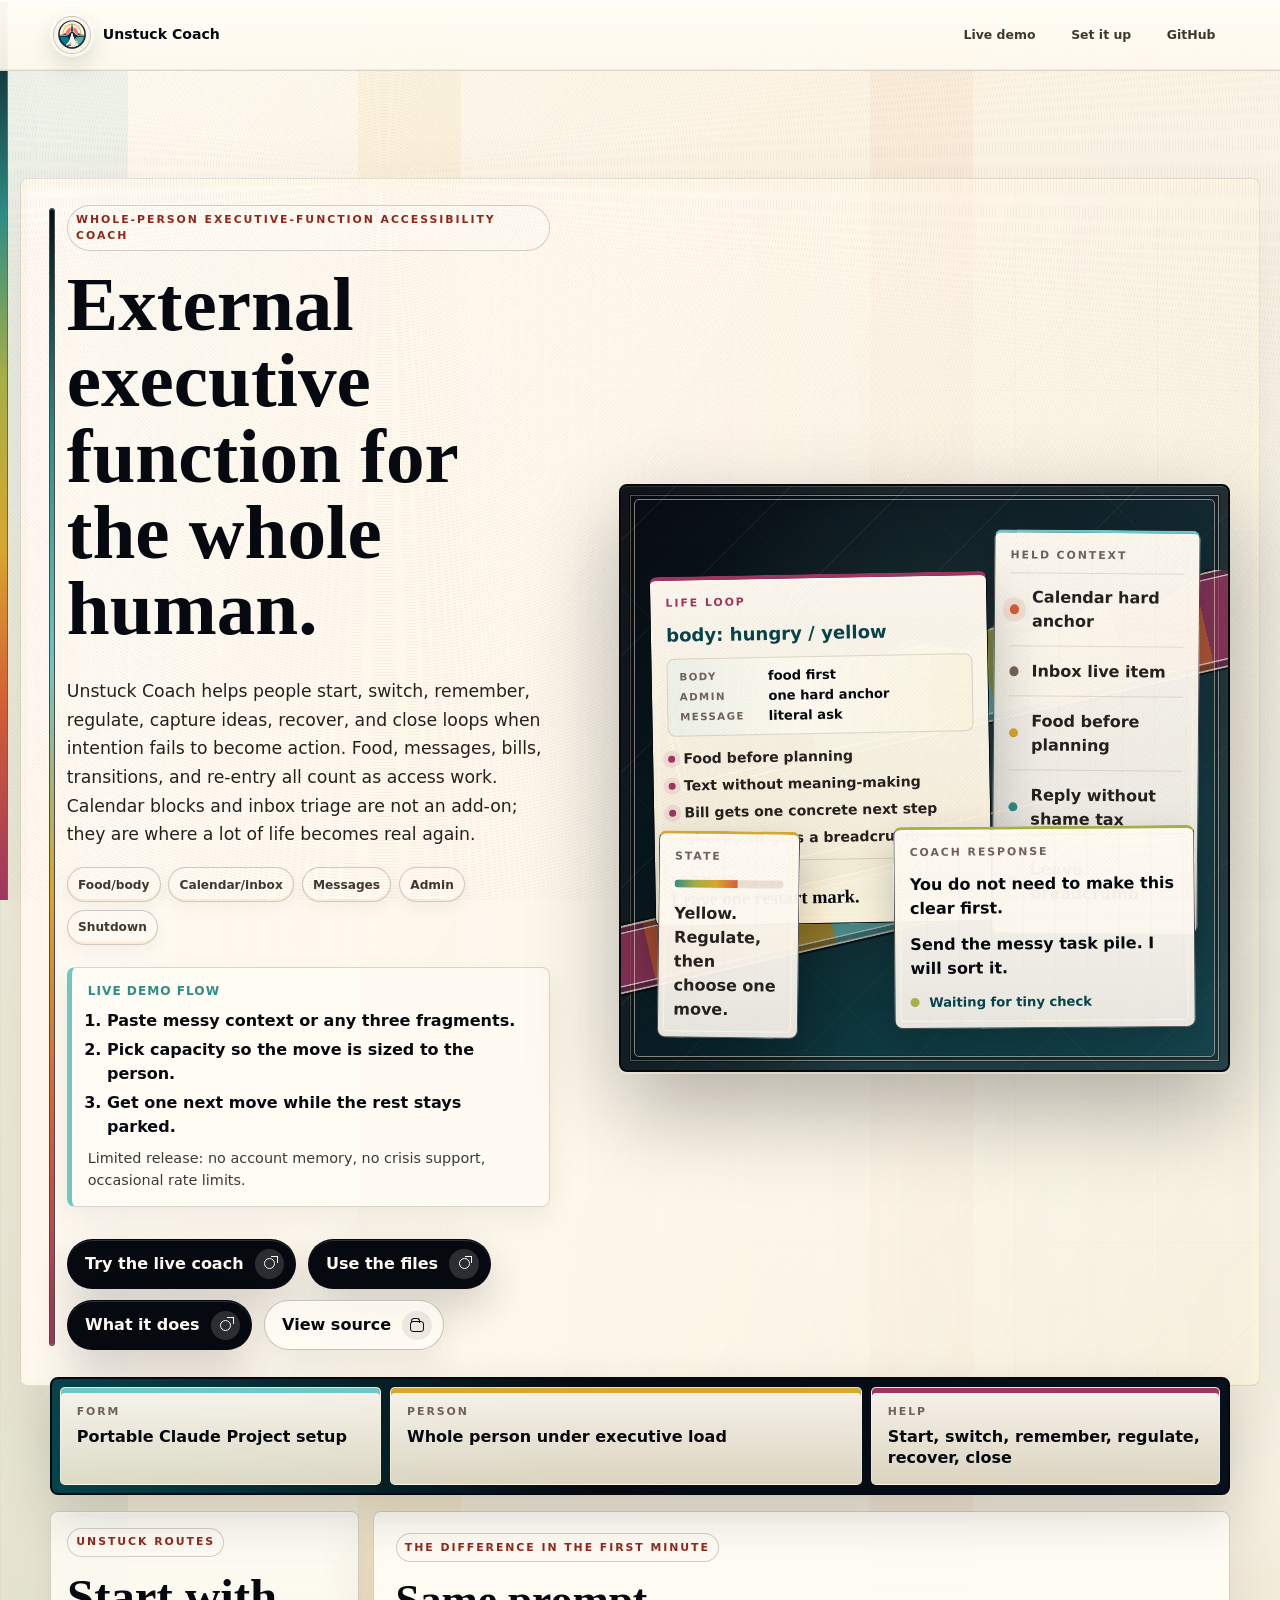
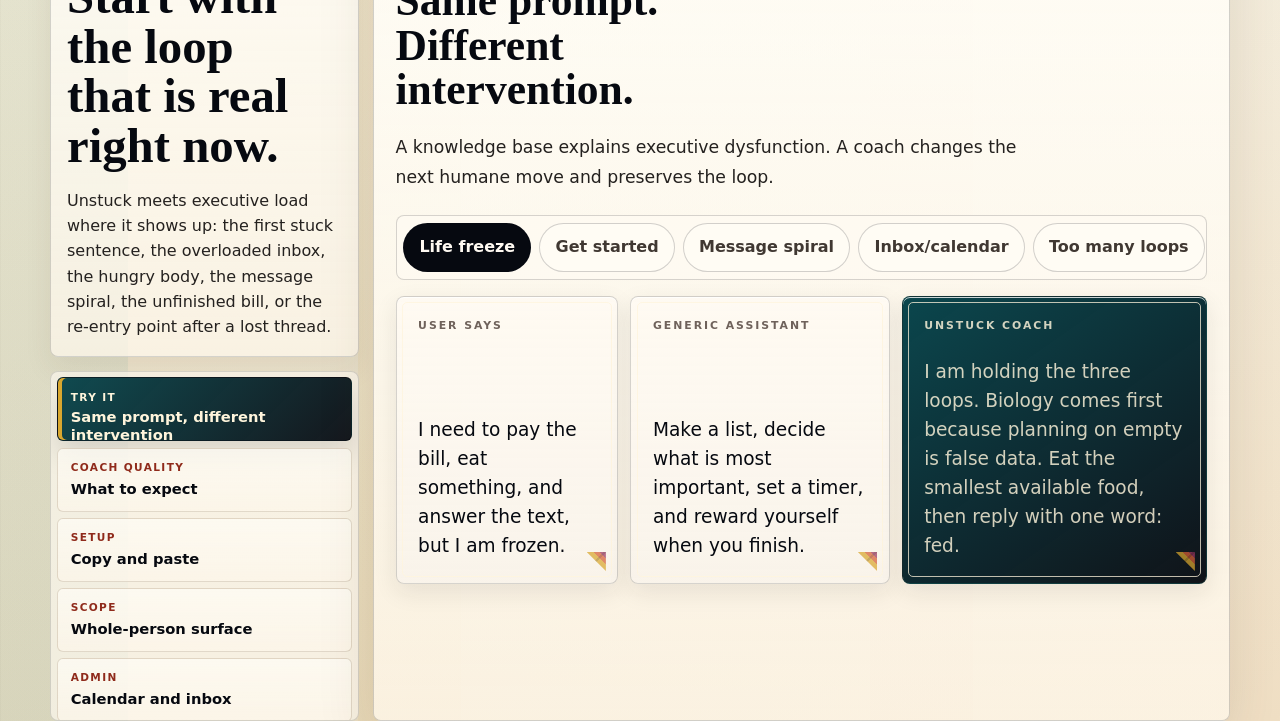
==== commit 82c0054f: "Make the landing page point users into the demo flow (#12) The feedback says people need to understa" ====
--- a/landing/index.html
+++ b/landing/index.html
@@ -6,23 +6,23 @@
     <title>Unstuck Coach | Executive Function Accessibility Coach</title>
     <meta
       name="description"
-      content="Unstuck Coach is a folder-based executive-function accessibility coach for task initiation, working memory overload, calendar and inbox reality, re-entry, and closure without shame."
+      content="Unstuck Coach is an executive-function accessibility coach for task initiation, working memory overload, calendar and inbox reality, re-entry, and closure without shame."
     >
     <meta name="robots" content="index,follow">
-    <meta name="keywords" content="executive function coach, ADHD task initiation, executive-function accessibility, working memory support, body doubling, re-entry after avoidance, calendar inbox coach, AI coach folder">
+    <meta name="keywords" content="executive function coach, ADHD task initiation, executive-function accessibility, working memory support, body doubling, re-entry after avoidance, calendar inbox coach, AI coach">
     <link rel="canonical" href="https://unstuck.kyanitelabs.tech/">
     <meta property="og:type" content="website">
     <meta property="og:site_name" content="Unstuck Coach">
     <meta property="og:title" content="Unstuck Coach | Executive Function Accessibility Coach">
-    <meta property="og:description" content="A folder-based coach that turns a messy stuck point into one concrete next move, held context, and tiny proof.">
+    <meta property="og:description" content="A coach that turns a messy stuck point into one concrete next move, held context, and a tiny check.">
     <meta property="og:url" content="https://unstuck.kyanitelabs.tech/">
     <meta property="og:image" content="https://unstuck.kyanitelabs.tech/assets/unstuck-coach-logo.png">
     <meta name="twitter:card" content="summary">
     <meta name="twitter:title" content="Unstuck Coach | Executive Function Accessibility Coach">
-    <meta name="twitter:description" content="A folder-based coach for starting, switching, remembering, regulating, recovering, and closing loops without shame.">
+    <meta name="twitter:description" content="A coach for starting, switching, remembering, regulating, recovering, and closing loops without shame.">
     <meta name="twitter:image" content="https://unstuck.kyanitelabs.tech/assets/unstuck-coach-logo.png">
     <link rel="icon" type="image/png" href="./assets/unstuck-coach-logo.png">
-    <link rel="stylesheet" href="./styles.css?v=nav-proof-density-fix">
+    <link rel="stylesheet" href="./styles.css?v=top-header-fix">
     <script type="application/ld+json">
       {
         "@context": "https://schema.org",
@@ -32,8 +32,8 @@
         "operatingSystem": "Claude Project, Codex, AI IDE, local model",
         "url": "https://unstuck.kyanitelabs.tech/",
         "image": "https://unstuck.kyanitelabs.tech/assets/unstuck-coach-logo.png",
-        "description": "A folder-based whole-person executive-function accessibility coach that helps people turn messy stuck points into one concrete next move, held context, tiny proof, and clean re-entry.",
-        "keywords": "executive function coach, ADHD task initiation, working memory support, body doubling, re-entry after avoidance, calendar inbox coach, AI coach folder",
+        "description": "A whole-person executive-function accessibility coach that helps people turn messy stuck points into one concrete next move, held context, a tiny check, and clean re-entry.",
+        "keywords": "executive function coach, ADHD task initiation, working memory support, body doubling, re-entry after avoidance, calendar inbox coach, AI coach",
         "audience": {
           "@type": "Audience",
           "audienceType": "People who need executive-function access support for task initiation, task switching, working memory, body-state routing, re-entry, and closure"
@@ -43,18 +43,18 @@
   </head>
   <body>
     <header class="site-nav" aria-label="Primary">
-      <a class="wordmark" href="#top" aria-label="Unstuck Coach home">
+      <a class="wordmark" href="#top" aria-label="Unstuck Coach home" data-analytics-event="nav link clicked" data-analytics-label="wordmark" data-analytics-destination="#top">
         <img class="wordmark-mark" src="./assets/unstuck-coach-logo.png" alt="" aria-hidden="true" width="64" height="64">
         Unstuck Coach
       </a>
-      <button class="nav-toggle" type="button" aria-expanded="false" aria-controls="primary-links" aria-label="Open navigation">
+      <button class="nav-toggle" type="button" aria-expanded="false" aria-controls="primary-links" aria-label="Open navigation" data-analytics-event="nav toggled" data-analytics-label="mobile nav">
         <span class="nav-toggle-line"></span>
         <span class="nav-toggle-line"></span>
       </button>
       <nav class="nav-links" id="primary-links" aria-label="Page sections">
-        <a href="https://unstuck.kyanitelabs.tech/chat/"><span>Live demo</span></a>
-        <a href="#setup"><span>Use the folder</span></a>
-        <a href="https://github.com/simongonzalezdc/unstuck-coach"><span>GitHub</span></a>
+        <a href="https://unstuck.kyanitelabs.tech/chat/" data-analytics-event="demo cta clicked" data-analytics-label="nav live demo" data-analytics-destination="/chat/" data-analytics-surface="nav"><span>Live demo</span></a>
+        <a href="#setup" data-analytics-event="nav link clicked" data-analytics-label="set it up" data-analytics-destination="#setup"><span>Set it up</span></a>
+        <a href="https://github.com/simongonzalezdc/unstuck-coach" data-analytics-event="source link clicked" data-analytics-label="nav github" data-analytics-destination="github"><span>GitHub</span></a>
       </nav>
     </header>
 
@@ -72,11 +72,11 @@
             <div class="task-row"><span></span><strong>Reply without shame tax</strong></div>
             <div class="task-row"><span></span><strong>Leave breadcrumb</strong></div>
           </div>
-          <div class="scene-panel coach-transcript">
+          <div class="scene-panel coach-dialogue">
             <span class="panel-kicker">Coach response</span>
             <p>You do not need to make this clear first.</p>
             <p>Send the messy task pile. I will sort it.</p>
-            <div class="proof-line"><span></span>Waiting for tiny proof</div>
+            <div class="check-line"><span></span>Waiting for tiny check</div>
           </div>
           <div class="scene-panel life-ledger">
             <span class="panel-kicker">Life loop</span>
@@ -123,8 +123,8 @@
             <span>Admin</span>
             <span>Shutdown</span>
           </div>
-          <div class="mobile-proof-panel" aria-label="Unstuck first reply preview">
-            <span class="panel-kicker">First reply preview</span>
+          <div class="mobile-check-panel" aria-label="Unstuck coach preview">
+            <span class="panel-kicker">Coach preview</span>
             <div class="mobile-life-signal" aria-label="Mobile whole-person life signal">
               <span><i></i><strong>Food first</strong><small>body before plan</small></span>
               <span><i></i><strong>Hard anchor</strong><small>calendar before cleanup</small></span>
@@ -132,45 +132,55 @@
               <span><i></i><strong>Restart mark</strong><small>re-entry before shame</small></span>
             </div>
             <p>You do not need to make this clear first.</p>
-            <div class="mobile-proof-grid">
+            <div class="mobile-check-grid">
               <span>Move</span>
               <strong>Send the messy task pile.</strong>
-              <span>Proof</span>
+              <span>Check</span>
               <strong>Any three items.</strong>
             </div>
           </div>
+          <div class="demo-preview" aria-label="What happens in the live demo">
+            <span>Live demo flow</span>
+            <ol>
+              <li>Paste messy context or any three fragments.</li>
+              <li>Pick capacity so the move is sized to the person.</li>
+              <li>Get one next move while the rest stays parked.</li>
+            </ol>
+            <p>Limited release: no account memory, no crisis support, occasional rate limits.</p>
+          </div>
+
           <div class="hero-actions" aria-label="Primary actions">
-            <a class="action primary" href="https://unstuck.kyanitelabs.tech/chat/">
+            <a class="action primary" href="https://unstuck.kyanitelabs.tech/chat/" data-analytics-event="demo cta clicked" data-analytics-label="hero open live demo" data-analytics-destination="/chat/" data-analytics-surface="hero">
               <span class="icon icon-path" aria-hidden="true"></span>
-              Open live demo
+              Try the live coach
             </a>
-            <a class="action primary" href="#setup">
+            <a class="action primary" href="#setup" data-analytics-event="setup cta clicked" data-analytics-label="hero use files" data-analytics-destination="#setup" data-analytics-surface="hero">
               <span class="icon icon-path" aria-hidden="true"></span>
-              Start here
+              Use the files
             </a>
-            <a class="action primary" href="#scorecard">
+            <a class="action primary" href="#quality" data-analytics-event="quality cta clicked" data-analytics-label="hero what it does" data-analytics-destination="#quality" data-analytics-surface="hero">
               <span class="icon icon-path" aria-hidden="true"></span>
-              First reply check
+              What it does
             </a>
-            <a class="action secondary" href="https://github.com/simongonzalezdc/unstuck-coach">
-              <span class="icon icon-folder" aria-hidden="true"></span>
-              Open the folder
+            <a class="action secondary" href="https://github.com/simongonzalezdc/unstuck-coach" data-analytics-event="source link clicked" data-analytics-label="hero view source" data-analytics-destination="github" data-analytics-surface="hero">
+              <span class="icon icon-source" aria-hidden="true"></span>
+              View source
             </a>
           </div>
         </div>
       </section>
 
-      <section class="proof-strip" aria-label="Unstuck fit">
+      <section class="check-strip" aria-label="Unstuck fit">
         <div>
-          <span class="proof-label">Form</span>
-          <strong>Portable Claude Project folder</strong>
+          <span class="check-label">Form</span>
+          <strong>Portable Claude Project setup</strong>
         </div>
         <div>
-          <span class="proof-label">Person</span>
+          <span class="check-label">Person</span>
           <strong>Whole person under executive load</strong>
         </div>
         <div>
-          <span class="proof-label">Help</span>
+          <span class="check-label">Help</span>
           <strong>Start, switch, remember, regulate, recover, close</strong>
         </div>
       </section>
@@ -187,11 +197,11 @@
             </p>
           </div>
           <nav class="review-deck-nav" aria-label="Unstuck coaching routes">
-            <a href="#demo" data-panel-link="demo"><span>Try it</span><strong>Same prompt, different intervention</strong></a>
-            <a href="#scorecard" data-panel-link="scorecard"><span>First reply</span><strong>Pass/fail behavior</strong></a>
-            <a href="#setup" data-panel-link="setup"><span>Setup</span><strong>Cold-start script</strong></a>
-            <a href="#scope" data-panel-link="scope"><span>Scope</span><strong>Whole-person surface</strong></a>
-            <a href="#admin-ops" data-panel-link="admin-ops"><span>Admin</span><strong>Calendar and inbox</strong></a>
+            <a href="#demo" data-panel-link="demo" data-analytics-event="landing panel opened" data-analytics-panel="demo"><span>Try it</span><strong>Same prompt, different intervention</strong></a>
+            <a href="#quality" data-panel-link="quality" data-analytics-event="landing panel opened" data-analytics-panel="quality"><span>Coach quality</span><strong>What to expect</strong></a>
+            <a href="#setup" data-panel-link="setup" data-analytics-event="landing panel opened" data-analytics-panel="setup"><span>Setup</span><strong>Copy and paste</strong></a>
+            <a href="#scope" data-panel-link="scope" data-analytics-event="landing panel opened" data-analytics-panel="scope"><span>Scope</span><strong>Whole-person surface</strong></a>
+            <a href="#admin-ops" data-panel-link="admin-ops" data-analytics-event="landing panel opened" data-analytics-panel="admin-ops"><span>Admin</span><strong>Calendar and inbox</strong></a>
           </nav>
           <div class="review-deck-panels" aria-live="polite">
 
@@ -207,7 +217,7 @@
               does a bounded spark when the state system needs activation fuel.
             </p>
             <div class="inline-actions">
-              <a class="action secondary" href="https://github.com/simongonzalezdc/unstuck-coach/blob/main/demo/whole-person-tour.md">
+              <a class="action secondary" href="https://github.com/simongonzalezdc/unstuck-coach/blob/main/reference/signal-map.md">
                 <span class="icon icon-path" aria-hidden="true"></span>
                 Test six life surfaces
               </a>
@@ -221,7 +231,7 @@
           <div class="scope-board" aria-label="Unstuck whole-person coaching modes">
             <div class="scope-core">
               <span class="pane-label">Unstuck loop</span>
-              <strong>State -> friction -> one humane concrete move -> tiny proof -> re-entry trail.</strong>
+              <strong>State -> friction -> one humane concrete move -> tiny check -> re-entry trail.</strong>
               <p>The coach holds the rest so the person does not have to hold it all at once.</p>
             </div>
 
@@ -280,7 +290,7 @@
               The coach does not need account access to be useful. It helps the user
               turn calendar drift, inbox noise, reply debt, missed obligations, and
               scheduling friction into one concrete decision at a time, without
-              pretending the folder can read accounts or run the user's life.
+              pretending it can read accounts or run the user's life.
             </p>
             <div class="inline-actions">
               <a class="action secondary" href="https://github.com/simongonzalezdc/unstuck-coach/blob/main/reference/admin-ops-playbooks.md">
@@ -315,7 +325,7 @@
             <div class="admin-boundary" aria-label="Admin operations safety boundary">
               <span>Boundary</span>
               <strong>No autonomous reading, sending, scheduling, or inbox-zero promises.</strong>
-              <p>Unstuck coaches the management pass and asks for proof: one hard anchor, one live item, one draft, or one parked re-entry time.</p>
+              <p>Unstuck coaches the management pass and asks for a tiny check: one hard anchor, one live item, one draft, or one parked re-entry time.</p>
             </div>
           </div>
         </div>
@@ -324,18 +334,18 @@
       <section id="cold-run" class="section review-panel coldrun-section" aria-labelledby="coldrun-title">
         <div class="coldrun-layout">
           <div class="section-heading compact">
-            <p class="eyebrow">First run</p>
+            <p class="eyebrow">Quick start</p>
             <h2 id="coldrun-title">Start before you read everything.</h2>
             <p>
-              The first path is deliberately small: open the start file, load the folder,
-              paste the project instructions, and test the live stuck-loop prompt.
-              It proves the coach by crossing one real threshold, not by asking the user
-              to admire the whole system first.
+              The path is deliberately small: open the live demo or paste the setup
+              instructions into Claude Project, then start with one stuck sentence.
+              The coach should cross one real threshold, not ask the user to admire
+              the whole system first.
             </p>
             <div class="inline-actions">
               <a class="action secondary" href="https://github.com/simongonzalezdc/unstuck-coach/blob/main/coach/START_HERE.md">
                 <span class="icon icon-path" aria-hidden="true"></span>
-                Start file
+                View source
               </a>
             </div>
           </div>
@@ -343,18 +353,18 @@
           <ol class="coldrun-steps">
             <li>
               <span>01</span>
-              <strong>Open `coach/START_HERE.md`.</strong>
-              <p>The root file gives the one-minute path without making someone assemble the folder map first.</p>
+              <strong>Open the live demo or GitHub source.</strong>
+              <p>The start path is visible without making someone decode the whole repo first.</p>
             </li>
             <li>
               <span>02</span>
               <strong>Paste `coach/PROJECT_INSTRUCTIONS.md`.</strong>
-              <p>The coach starts from state, friction, one concrete move, held context, proof, and closure.</p>
+              <p>The coach starts from state, friction, one concrete move, held context, check, and closure.</p>
             </li>
             <li>
               <span>03</span>
               <strong>Try the stuck-loop prompt.</strong>
-              <p>`I need a coach to get started on this.` The first reply must coach, not explain productivity.</p>
+              <p>`I need a coach to get started on this.` The coach should help immediately, not explain productivity.</p>
             </li>
           </ol>
         </div>
@@ -364,11 +374,11 @@
         <div class="brief-layout">
           <div class="section-heading compact">
             <p class="eyebrow">What makes it Unstuck</p>
-            <h2 id="brief-title">The folder is the coach's operating surface.</h2>
-            <p>
-              Unstuck is not trying to win by looking like every other proof dashboard.
-              It works because the files carry the coach's identity, rules, examples,
-              boundaries, life-surface protocols, and cold-start prompts.
+            <h2 id="brief-title">The coach has a clear operating loop.</h2>
+            <p>
+              Unstuck works because the coach has a stable job: plain language,
+              one humane next move, held context, safety boundaries, and life-surface
+              protocols that keep help from turning into homework.
             </p>
           </div>
 
@@ -376,17 +386,17 @@
             <article>
               <span>Coach contract</span>
               <strong>Identity, rules, examples, and reference files each carry one job.</strong>
-              <a href="https://github.com/simongonzalezdc/unstuck-coach/blob/main/README.md">Open folder guide</a>
+              <a href="https://github.com/simongonzalezdc/unstuck-coach/blob/main/README.md">View source</a>
             </article>
             <article>
               <span>Operating loop</span>
-              <strong>State, friction, move, held context, proof, close.</strong>
+              <strong>State, friction, move, held context, check, close.</strong>
               <a href="https://github.com/simongonzalezdc/unstuck-coach/blob/main/coach/rules.md">Read rules</a>
             </article>
             <article>
-              <span>Cold start</span>
+              <span>Examples</span>
               <strong>One stuck sentence should become one usable next move.</strong>
-              <a href="https://github.com/simongonzalezdc/unstuck-coach/blob/main/demo/transcript-pack.md">Read the transcripts</a>
+              <a href="https://github.com/simongonzalezdc/unstuck-coach/blob/main/demo/before-after.md">See examples</a>
             </article>
             <article>
               <span>Whole-person scope</span>
@@ -405,32 +415,31 @@
       <section id="thesis" class="section review-panel thesis-section" aria-labelledby="thesis-title">
         <div class="thesis-layout">
           <div class="section-heading compact">
-            <p class="eyebrow">Product thesis</p>
-            <h2 id="thesis-title">The design point of view is part of the coach.</h2>
-            <p>
-              Unstuck is not a folder plus a pitch. It has a product argument:
-              the context is the interface, first contact is the fastest public test,
-              and the whole-person support loop should be easy to inspect without
-              becoming the whole story.
+            <p class="eyebrow">Point of view</p>
+            <h2 id="thesis-title">The design is simple: reduce the next threshold.</h2>
+            <p>
+              Unstuck is built around a simple bet: the right next move is often
+              smaller than the user can find alone. The coach keeps the context
+              visible and turns the moment into something the person can actually do.
             </p>
             <div class="inline-actions">
               <a class="action secondary" href="https://github.com/simongonzalezdc/unstuck-coach">
                 <span class="icon icon-path" aria-hidden="true"></span>
-                Read product thesis
+                View source
               </a>
             </div>
           </div>
 
           <div class="thesis-points" aria-label="Unstuck product thesis">
             <article>
-              <span class="pane-label">Folder</span>
-              <strong>The files are the interface.</strong>
-              <p>Claude Project knowledge is the product surface, so every file has one coaching job.</p>
+              <span class="pane-label">Context</span>
+              <strong>The project files give the coach a stable job.</strong>
+              <p>Claude Project knowledge becomes the operating surface, so every file has one coaching purpose.</p>
             </article>
             <article>
               <span class="pane-label">Operating loop</span>
               <strong>The coach covers start, switch, remember, regulate, capture, recover, and close.</strong>
-              <p>The stuck-loop prompt is only the fastest proof path; the product is broader accessibility scaffolding for a whole person.</p>
+              <p>The stuck-loop prompt is only the fastest example; the product is broader accessibility scaffolding for a whole person.</p>
             </article>
             <article>
               <span class="pane-label">Boundary</span>
@@ -444,20 +453,20 @@
       <section id="handoff" class="section review-panel handoff-section" aria-labelledby="handoff-title">
         <div class="handoff-layout">
           <div class="section-heading compact">
-            <p class="eyebrow">Operator handoff</p>
+            <p class="eyebrow">Shareable setup</p>
             <h2 id="handoff-title">A new user can test the coach without a call.</h2>
             <p>
-              The handoff card turns the folder into a cold-usable object: when to use it,
-              what good coaching looks like, where the limits are, and where to start.
+              The setup keeps the promise legible: when to use it, what good coaching
+              looks like, where the limits are, and where to start.
             </p>
             <div class="inline-actions">
-              <a class="action secondary" href="https://github.com/simongonzalezdc/unstuck-coach/blob/main/coach/HANDOFF_CARD.md">
-                <span class="icon icon-path" aria-hidden="true"></span>
-                Read handoff card
+              <a class="action secondary" href="https://github.com/simongonzalezdc/unstuck-coach/blob/main/coach/PROJECT_INSTRUCTIONS.md">
+                <span class="icon icon-path" aria-hidden="true"></span>
+                Read setup notes
               </a>
               <a class="action secondary" href="https://github.com/simongonzalezdc/unstuck-coach">
-                <span class="icon icon-folder" aria-hidden="true"></span>
-                Read writeup
+                <span class="icon icon-source" aria-hidden="true"></span>
+                View source
               </a>
             </div>
           </div>
@@ -470,60 +479,41 @@
       <section id="setup" class="section review-panel setup-section" aria-labelledby="setup-title">
         <div class="setup-layout">
           <div class="section-heading compact">
-            <p class="eyebrow">Claude Project launch kit</p>
-            <h2 id="setup-title">The first run is already scripted.</h2>
-            <p>
-              Load the folder wherever the workspace can read local files. Claude Project
-              is the primary path, but Codex, Antigravity-style project IDEs, and
-              local models can use the same coach contract.
+            <p class="eyebrow">Set it up</p>
+            <h2 id="setup-title">Load the coach files.</h2>
+            <p>
+              Unstuck runs through the project context. Add the coach files to
+              Claude Project or another AI workspace, use the project instructions,
+              and begin with the stuck point in front of you.
             </p>
             <div class="inline-actions">
               <a class="action secondary" href="https://github.com/simongonzalezdc/unstuck-coach/blob/main/coach/PROJECT_INSTRUCTIONS.md">
                 <span class="icon icon-path" aria-hidden="true"></span>
                 Project instructions
               </a>
-              <a class="action secondary" href="https://github.com/simongonzalezdc/unstuck-coach/blob/main/coach/FIRST_RUN.md">
-                <span class="icon icon-path" aria-hidden="true"></span>
-                First run
-              </a>
-              <a class="action secondary" href="https://github.com/simongonzalezdc/unstuck-coach/blob/main/coach/FIRST_REPLY_SCORECARD.md">
-                <span class="icon icon-path" aria-hidden="true"></span>
-                First reply
-              </a>
-              <a class="action secondary" href="https://github.com/simongonzalezdc/unstuck-coach/blob/main/demo/transcript-pack.md">
-                <span class="icon icon-folder" aria-hidden="true"></span>
-                Transcript pack
-              </a>
-            </div>
-          </div>
-
-          <div class="setup-board setup-flow" aria-label="Unstuck setup prompt and cold tests">
-            <article class="start-prompt setup-primary">
-              <div class="prompt-card-head">
-                <span class="pane-label">One start prompt</span>
-                <button class="copy-control" type="button" data-copy-target="#start-prompt-text" aria-label="Copy start prompt" title="Copy start prompt">
-                  <span class="icon icon-copy" aria-hidden="true"></span>
-                  <span>Copy</span>
-                </button>
-              </div>
-              <pre><code id="start-prompt-text">You are Unstuck Coach. Read coach/identity.md, coach/rules.md, coach/examples.md, and reference/. Coach me through the life loop in front of me. If my first message is vague, ask one state-calibrating question. If I name a stuck signal, route it directly.</code></pre>
-            </article>
-
+              <a class="action secondary" href="https://github.com/simongonzalezdc/unstuck-coach">
+                <span class="icon icon-source" aria-hidden="true"></span>
+                View source
+              </a>
+            </div>
+          </div>
+
+          <div class="setup-board setup-flow" aria-label="Unstuck project context paths">
             <div class="setup-path-list" aria-label="Runner paths">
               <article>
                 <span class="pane-label">Claude Project path</span>
-                <strong>Add the folder as project knowledge.</strong>
-                <p>Paste `coach/PROJECT_INSTRUCTIONS.md`, then start with the same coach prompt.</p>
+                <strong>Add the project files as knowledge.</strong>
+                <p>Use `coach/PROJECT_INSTRUCTIONS.md` as the project instruction, then start with whatever is stuck.</p>
               </article>
               <article>
                 <span class="pane-label">Codex path</span>
-                <strong>Open this folder as the workspace.</strong>
+                <strong>Open this project as the workspace.</strong>
                 <p>Ask Codex to read `coach/PROJECT_INSTRUCTIONS.md`, `coach/START_HERE.md`, `coach/identity.md`, `coach/rules.md`, `coach/examples.md`, and `reference/` before coaching.</p>
               </article>
               <article>
                 <span class="pane-label">Antigravity / AI IDE path</span>
-                <strong>Create a project from the Unstuck folder.</strong>
-                <p>Keep file access scoped to this folder, then load the same coach contract.</p>
+                <strong>Create a project from the Unstuck files.</strong>
+                <p>Keep file access scoped to this project, then load the same coach contract.</p>
               </article>
               <article>
                 <span class="pane-label">Local model path</span>
@@ -532,73 +522,30 @@
               </article>
             </div>
 
-            <div class="cold-prompt-strip" aria-label="Cold prompts">
-              <article>
-                <div class="prompt-card-head">
-                  <span class="pane-label">Cold prompt 01</span>
-                  <button class="copy-control" type="button" data-copy-target="#cold-prompt-start" aria-label="Copy cold prompt 01" title="Copy cold prompt">
-                    <span class="icon icon-copy" aria-hidden="true"></span>
-                    <span>Copy</span>
-                  </button>
-                </div>
-                <p id="cold-prompt-start">I need a coach to get started on this.</p>
-              </article>
-              <article>
-                <div class="prompt-card-head">
-                  <span class="pane-label">Cold prompt 02</span>
-                  <button class="copy-control" type="button" data-copy-target="#cold-prompt-life" aria-label="Copy cold prompt 02" title="Copy cold prompt">
-                    <span class="icon icon-copy" aria-hidden="true"></span>
-                    <span>Copy</span>
-                  </button>
-                </div>
-                <p id="cold-prompt-life">I need to pay the bill, eat something, and answer the text, but I am frozen.</p>
-              </article>
-              <article>
-                <div class="prompt-card-head">
-                  <span class="pane-label">Cold prompt 03</span>
-                  <button class="copy-control" type="button" data-copy-target="#cold-prompt-inbox-calendar" aria-label="Copy cold prompt 03" title="Copy cold prompt">
-                    <span class="icon icon-copy" aria-hidden="true"></span>
-                    <span>Copy</span>
-                  </button>
-                </div>
-                <p id="cold-prompt-inbox-calendar">My inbox and calendar are a mess and I do not know what is real.</p>
-              </article>
-              <article>
-                <div class="prompt-card-head">
-                  <span class="pane-label">Cold prompt 04</span>
-                  <button class="copy-control" type="button" data-copy-target="#cold-prompt-feedback" aria-label="Copy cold prompt 04" title="Copy cold prompt">
-                    <span class="icon icon-copy" aria-hidden="true"></span>
-                    <span>Copy</span>
-                  </button>
-                </div>
-                <p id="cold-prompt-feedback">That message makes me feel like I did something wrong.</p>
-              </article>
-            </div>
-
             <article class="setup-note">
-              <span class="pane-label">First-run behavior</span>
-              <strong>First reply pass condition</strong>
-              <p>Name the friction, give one concrete move, and ask for tiny proof. No article, no menu, no moralizing.</p>
+              <span class="pane-label">What good help does</span>
+              <strong>It should make the next move easier.</strong>
+              <p>Name the friction, give one concrete move, and ask for tiny check. No article, no menu, no moralizing.</p>
               <p>`coach/PROJECT_INSTRUCTIONS.md` routes concrete stuck signals directly. The coach should not ask the traffic-light question first.</p>
-              <a href="https://github.com/simongonzalezdc/unstuck-coach/blob/main/coach/FIRST_RUN.md">Read `coach/FIRST_RUN.md`</a>
-            </article>
-          </div>
-        </div>
-      </section>
-
-      <section id="scorecard" class="section review-panel scorecard-section" aria-labelledby="scorecard-title">
-        <div class="scorecard-layout">
+              <a href="https://github.com/simongonzalezdc/unstuck-coach/blob/main/coach/PROJECT_INSTRUCTIONS.md">Read setup instructions</a>
+            </article>
+          </div>
+        </div>
+      </section>
+
+      <section id="quality" class="section review-panel quality-section" aria-labelledby="quality-title">
+        <div class="quality-layout">
           <div class="section-heading compact">
-            <p class="eyebrow">First reply behavior</p>
-            <h2 id="scorecard-title">Know whether the first reply is coaching.</h2>
-            <p>
-              The fastest signal is the first response to a stuck prompt. It should
+            <p class="eyebrow">Coach quality</p>
+            <h2 id="quality-title">Know whether the coach is helping.</h2>
+            <p>
+              The fastest signal is the response to a stuck prompt. It should
               change the next move, not explain executive dysfunction.
             </p>
             <div class="inline-actions">
-              <a class="action secondary" href="https://github.com/simongonzalezdc/unstuck-coach/blob/main/coach/FIRST_REPLY_SCORECARD.md">
-                <span class="icon icon-path" aria-hidden="true"></span>
-                Open scorecard
+              <a class="action secondary" href="https://github.com/simongonzalezdc/unstuck-coach">
+                <span class="icon icon-path" aria-hidden="true"></span>
+                View source
               </a>
               <a class="action secondary" href="https://github.com/simongonzalezdc/unstuck-coach/blob/main/reference/safety-boundaries.md">
                 <span class="icon icon-path" aria-hidden="true"></span>
@@ -607,7 +554,7 @@
             </div>
           </div>
 
-          <div class="scorecard-board" aria-label="First reply pass and fail criteria">
+          <div class="quality-board" aria-label="Useful coach behavior">
             <article>
               <span class="pane-label">Pass 01</span>
               <strong>Names friction.</strong>
@@ -625,13 +572,13 @@
             </article>
             <article>
               <span class="pane-label">Pass 04</span>
-              <strong>Asks for proof.</strong>
-              <p>The reply ends with tiny evidence or one state signal.</p>
+              <strong>Asks for a tiny check.</strong>
+              <p>The reply ends with one answer or one state signal.</p>
             </article>
             <article class="fail-card">
-              <span class="pane-label">Immediate fail</span>
+              <span class="pane-label">Not good enough</span>
               <strong>Article, menu, moralizing, vague continuation, or unsafe clinical advice.</strong>
-              <p>If the first response does that, the folder is not coaching hard enough.</p>
+              <p>If the response does that, the coach is not doing enough.</p>
             </article>
           </div>
         </div>
@@ -652,7 +599,7 @@
               Read boundaries
             </a>
             <a class="action secondary" href="https://github.com/simongonzalezdc/unstuck-coach/blob/main/coach/rules.md">
-              <span class="icon icon-folder" aria-hidden="true"></span>
+              <span class="icon icon-source" aria-hidden="true"></span>
               Read rules
             </a>
           </div>
@@ -713,7 +660,7 @@
           <h2 id="method-title">Each file owns one coaching job.</h2>
         </div>
 
-        <div class="file-map" aria-label="Required folder structure">
+        <div class="file-map" aria-label="Source structure">
           <article class="file-node">
             <span class="file-index">01</span>
             <h3>coach/identity.md</h3>
@@ -737,7 +684,7 @@
           <article class="file-node">
             <span class="file-index">05</span>
             <h3>README.md</h3>
-            <p>Gives a stranger the cold-start path, prompts, and proof artifacts.</p>
+            <p>Gives a stranger the setup path and starter messages.</p>
           </article>
         </div>
       </section>
@@ -781,6 +728,7 @@
       </section>
     </main>
 
+    <script src="./posthog.js"></script>
     <script src="./app.js"></script>
   </body>
 </html>
--- a/landing/styles.css
+++ b/landing/styles.css
@@ -54,7 +54,7 @@
   scroll-behavior: auto;
 }
 
-html.evidence-reader-shell {
+html.source-reader-shell {
   scroll-behavior: auto;
 }
 
@@ -126,28 +126,22 @@
 }
 
 .site-nav {
-  position: fixed;
-  top: 1.15rem;
-  left: 50%;
+  position: sticky;
+  top: 0;
   z-index: 7;
-  width: min(1080px, calc(100% - 2rem));
-  transform: translateX(-50%);
+  width: 100%;
   display: flex;
   align-items: center;
   justify-content: space-between;
   gap: 1rem;
-  min-height: 3.48rem;
-  padding: 0.34rem 0.42rem 0.34rem 0.62rem;
-  border: 1px solid rgba(6, 9, 16, 0.18);
-  border-radius: 999px;
-  background:
-    linear-gradient(180deg, rgba(255, 253, 246, 0.92), rgba(255, 248, 236, 0.82));
+  min-height: 4.2rem;
+  padding: 0.62rem max(1rem, calc((100vw - 1180px) / 2));
+  border-bottom: 1px solid rgba(6, 9, 16, 0.16);
+  background:
+    linear-gradient(180deg, rgba(255, 253, 246, 0.98), rgba(255, 248, 236, 0.94));
   box-shadow:
     inset 0 1px 0 rgba(255, 255, 255, 0.84),
-    inset 0 -1px 0 rgba(6, 9, 16, 0.05),
-    0 0 0 0.34rem rgba(255, 253, 246, 0.42),
-    0 18px 48px rgba(36, 33, 31, 0.09);
-  backdrop-filter: blur(20px) saturate(1.18);
+    inset 0 -1px 0 rgba(6, 9, 16, 0.05);
 }
 
 .wordmark,
@@ -442,7 +436,7 @@
 
 .panel-kicker,
 .eyebrow,
-.proof-label,
+.check-label,
 .pane-label,
 .file-index {
   display: block;
@@ -496,7 +490,7 @@
   background: var(--taste-teal);
 }
 
-.coach-transcript {
+.coach-dialogue {
   z-index: 4;
   right: 5.4%;
   bottom: 7.2%;
@@ -505,14 +499,14 @@
   border-top: 3px solid var(--taste-lichen);
 }
 
-.coach-transcript p {
+.coach-dialogue p {
   margin: 0.74rem 0;
   max-width: 24ch;
   color: var(--ink);
   font-weight: 760;
 }
 
-.proof-line {
+.check-line {
   display: flex;
   align-items: center;
   gap: 0.6rem;
@@ -521,7 +515,7 @@
   font-weight: 820;
 }
 
-.proof-line span {
+.check-line span {
   width: 0.55rem;
   height: 0.55rem;
   border-radius: 50%;
@@ -719,7 +713,7 @@
     0 6px 16px rgba(36, 33, 31, 0.05);
 }
 
-.mobile-proof-panel {
+.mobile-check-panel {
   display: none;
 }
 
@@ -728,6 +722,41 @@
   display: flex;
   flex-wrap: wrap;
   gap: 0.72rem;
+}
+
+.demo-preview {
+  display: grid;
+  gap: 0.55rem;
+  margin-top: 1.35rem;
+  border: 1px solid rgba(6, 9, 16, 0.16);
+  border-left: 5px solid var(--taste-cyan);
+  border-radius: var(--radius);
+  background: rgba(255, 253, 246, 0.74);
+  padding: 0.9rem 1rem;
+  box-shadow: 0 12px 28px rgba(36, 33, 31, 0.07);
+}
+
+.demo-preview span {
+  color: var(--taste-teal);
+  font-size: 0.76rem;
+  font-weight: 860;
+  letter-spacing: 0.08em;
+  text-transform: uppercase;
+}
+
+.demo-preview ol {
+  display: grid;
+  gap: 0.32rem;
+  margin: 0;
+  padding-left: 1.2rem;
+  color: var(--ink);
+  font-weight: 720;
+}
+
+.demo-preview p {
+  margin: 0;
+  color: var(--muted-strong);
+  font-size: 0.9rem;
 }
 
 .hero-actions {
@@ -808,8 +837,8 @@
 
 .icon-path::before,
 .icon-path::after,
-.icon-folder::before,
-.icon-folder::after,
+.icon-source::before,
+.icon-source::after,
 .icon-copy::before,
 .icon-copy::after {
   content: "";
@@ -832,7 +861,7 @@
   border-bottom: 0;
 }
 
-.icon-folder::before {
+.icon-source::before {
   left: 0.46rem;
   right: 0.46rem;
   bottom: 0.5rem;
@@ -840,7 +869,7 @@
   border-radius: 3px;
 }
 
-.icon-folder::after {
+.icon-source::after {
   left: 0.52rem;
   top: 0.48rem;
   width: 0.44rem;
@@ -859,7 +888,7 @@
   border-radius: 3px;
 }
 
-.proof-strip {
+.check-strip {
   position: relative;
   z-index: 2;
   width: var(--wrap);
@@ -876,7 +905,7 @@
   box-shadow: 0 20px 50px rgba(36, 33, 31, 0.18);
 }
 
-.proof-strip div {
+.check-strip div {
   min-height: 6rem;
   padding: 1rem;
   border: 1px solid rgba(255, 245, 220, 0.42);
@@ -885,19 +914,19 @@
     linear-gradient(180deg, rgba(255, 250, 242, 0.97), rgba(255, 245, 220, 0.86));
 }
 
-.proof-strip div:nth-child(1) {
+.check-strip div:nth-child(1) {
   box-shadow: inset 0 5px 0 var(--taste-cyan);
 }
 
-.proof-strip div:nth-child(2) {
+.check-strip div:nth-child(2) {
   box-shadow: inset 0 5px 0 var(--taste-saffron);
 }
 
-.proof-strip div:nth-child(3) {
+.check-strip div:nth-child(3) {
   box-shadow: inset 0 5px 0 var(--taste-berry);
 }
 
-.proof-strip strong {
+.check-strip strong {
   display: block;
   margin-top: 0.45rem;
   color: var(--ink);
@@ -1070,21 +1099,21 @@
 .review-deck .console-output,
 .review-deck .file-map,
 .review-deck .behavior-grid,
-.review-deck .judge-layout,
-.review-deck .proofgate-layout,
+.review-deck .reviewer-layout,
+.review-deck .checkgate-layout,
 .review-deck .coldrun-layout,
 .review-deck .admin-rhythm-layout,
 .review-deck .brief-layout,
-.review-deck .scorecard-layout,
+.review-deck .quality-layout,
 .review-deck .thesis-layout,
 .review-deck .handoff-layout,
 .review-deck .setup-layout,
-.review-deck .receipts-grid {
+.review-deck .notes-grid {
   width: 100%;
 }
 
 .review-deck .setup-layout,
-.review-deck .proofgate-layout {
+.review-deck .checkgate-layout {
   grid-template-columns: 1fr;
   gap: 1.1rem;
 }
@@ -1094,9 +1123,9 @@
   margin: 0;
 }
 
-.review-deck .receipt-list,
+.review-deck .note-list,
 .review-deck .cold-prompt-strip,
-.review-deck .release-proof-links {
+.review-deck .release-check-links {
   grid-template-columns: 1fr;
 }
 
@@ -1174,12 +1203,12 @@
 .console-output,
 .file-map,
 .behavior-grid,
-.judge-layout,
-.proofgate-layout,
+.reviewer-layout,
+.checkgate-layout,
 .coldrun-layout,
 .admin-rhythm-layout,
 .brief-layout,
-.scorecard-layout,
+.quality-layout,
 .thesis-layout,
 .handoff-layout,
 .setup-layout,
@@ -1190,8 +1219,8 @@
 
 .coldrun-section,
 .admin-rhythm-section,
-.scorecard-section,
-.proofgate-section {
+.quality-section,
+.checkgate-section {
   border-top: 1px solid rgba(168, 148, 120, 0.26);
   border-bottom: 1px solid rgba(168, 148, 120, 0.26);
 }
@@ -1199,13 +1228,13 @@
 .coldrun-layout,
 .admin-rhythm-layout,
 .brief-layout,
-.scorecard-layout,
+.quality-layout,
 .thesis-layout,
 .handoff-layout,
 .setup-layout,
 .console-layout,
-.proofgate-layout,
-.judge-layout {
+.checkgate-layout,
+.reviewer-layout {
   display: grid;
   grid-template-columns: 0.76fr 1.24fr;
   gap: 3.5rem;
@@ -1574,15 +1603,15 @@
 
 .coldrun-steps,
 .brief-board,
-.scorecard-board,
+.quality-board,
 .thesis-points,
 .setup-board,
 .comparison-grid,
 .console-output,
 .file-map,
 .behavior-grid,
-.receipts-grid,
-.proofgate-board {
+.notes-grid,
+.checkgate-board {
   display: grid;
   gap: 0.75rem;
 }
@@ -1595,30 +1624,30 @@
 }
 
 .brief-board,
-.scorecard-board,
+.quality-board,
 .thesis-points,
 .setup-board,
-.proofgate-board {
+.checkgate-board {
   grid-template-columns: repeat(2, minmax(0, 1fr));
 }
 
 .setup-board .start-prompt,
-.scorecard-board .fail-card {
+.quality-board .fail-card {
   grid-column: 1 / -1;
 }
 
 .coldrun-steps li,
 .brief-board article,
-.scorecard-board article,
+.quality-board article,
 .thesis-points article,
 .setup-board article,
 .response-pane,
 .console-output article,
 .file-node,
 .behavior-grid article,
-.receipts-grid a,
-.proofgate-board article,
-.judge-steps li,
+.notes-grid a,
+.checkgate-board article,
+.reviewer-steps li,
 .handoff-figure,
 .coach-console,
 .slide-art,
@@ -1638,16 +1667,16 @@
 
 .coldrun-steps li::before,
 .brief-board article::before,
-.scorecard-board article::before,
+.quality-board article::before,
 .thesis-points article::before,
 .setup-board article::before,
 .response-pane::before,
 .console-output article::before,
 .file-node::before,
 .behavior-grid article::before,
-.receipts-grid a::before,
-.proofgate-board article::before,
-.judge-steps li::before {
+.notes-grid a::before,
+.checkgate-board article::before,
+.reviewer-steps li::before {
   content: "";
   position: absolute;
   inset: 0.36rem;
@@ -1658,15 +1687,15 @@
 
 .coldrun-steps li::after,
 .brief-board article::after,
-.scorecard-board article::after,
+.quality-board article::after,
 .thesis-points article::after,
 .setup-board article::after,
 .response-pane::after,
 .console-output article::after,
 .file-node::after,
 .behavior-grid article::after,
-.receipts-grid a::after,
-.proofgate-board article::after {
+.notes-grid a::after,
+.checkgate-board article::after {
   content: "";
   position: absolute;
   right: 0.72rem;
@@ -1683,14 +1712,14 @@
 
 .coldrun-steps li,
 .brief-board article,
-.scorecard-board article,
+.quality-board article,
 .thesis-points article,
 .setup-board article,
 .console-output article,
 .file-node,
 .behavior-grid article,
-.receipts-grid a,
-.proofgate-board article {
+.notes-grid a,
+.checkgate-board article {
   min-height: 13rem;
   display: grid;
   align-content: space-between;
@@ -1700,53 +1729,53 @@
 
 .coldrun-steps li:nth-child(1),
 .brief-board article:nth-child(1),
-.scorecard-board article:nth-child(1),
+.quality-board article:nth-child(1),
 .thesis-points article:nth-child(1),
 .setup-board article:nth-child(1),
 .console-output article:nth-child(1),
-.proofgate-board article:nth-child(1) {
+.checkgate-board article:nth-child(1) {
   border-top: 5px solid var(--taste-cyan);
 }
 
 .coldrun-steps li:nth-child(2),
 .brief-board article:nth-child(2),
-.scorecard-board article:nth-child(2),
+.quality-board article:nth-child(2),
 .thesis-points article:nth-child(2),
 .setup-board article:nth-child(2),
 .console-output article:nth-child(2),
-.proofgate-board article:nth-child(2) {
+.checkgate-board article:nth-child(2) {
   border-top: 5px solid var(--taste-lichen);
 }
 
 .coldrun-steps li:nth-child(3),
 .brief-board article:nth-child(3),
-.scorecard-board article:nth-child(3),
+.quality-board article:nth-child(3),
 .thesis-points article:nth-child(3),
 .setup-board article:nth-child(3),
 .console-output article:nth-child(3),
-.proofgate-board article:nth-child(3) {
+.checkgate-board article:nth-child(3) {
   border-top: 5px solid var(--taste-saffron);
 }
 
 .brief-board article:nth-child(4),
-.scorecard-board article:nth-child(4),
+.quality-board article:nth-child(4),
 .setup-board article:nth-child(4),
 .console-output article:nth-child(4),
-.proofgate-board article:nth-child(4) {
+.checkgate-board article:nth-child(4) {
   border-top: 5px solid var(--taste-clay);
 }
 
 .brief-board article:nth-child(5),
 .setup-board article:nth-child(5),
-.proofgate-board article:nth-child(5) {
+.checkgate-board article:nth-child(5) {
   border-top: 5px solid var(--magenta);
   border-top: 5px solid var(--taste-berry);
 }
 
 .coldrun-steps span,
 .brief-board span,
-.receipts-grid span,
-.receipts-grid small {
+.notes-grid span,
+.notes-grid small {
   color: var(--muted);
   font-size: 0.68rem;
   font-weight: 780;
@@ -1756,11 +1785,11 @@
 
 .coldrun-steps strong,
 .brief-board strong,
-.scorecard-board strong,
+.quality-board strong,
 .thesis-points strong,
 .console-output strong,
-.proofgate-board strong,
-.receipts-grid strong {
+.checkgate-board strong,
+.notes-grid strong {
   max-width: 24rem;
   color: var(--ink);
   font-size: 1.26rem;
@@ -1770,15 +1799,15 @@
 
 .coldrun-steps p,
 .brief-board p,
-.scorecard-board p,
+.quality-board p,
 .thesis-points p,
 .setup-board p,
 .console-output p,
 .file-node p,
 .behavior-grid p,
-.proofgate-board p,
-.judge-steps li,
-.receipts-grid small {
+.checkgate-board p,
+.reviewer-steps li,
+.notes-grid small {
   margin: 0;
   color: var(--ink-soft);
 }
@@ -1791,7 +1820,7 @@
   font-weight: 780;
 }
 
-.scorecard-board .fail-card {
+.quality-board .fail-card {
   color: #fff8e8;
   background:
     linear-gradient(90deg, rgba(255, 245, 220, 0.07) 0 1px, transparent 1px 7rem),
@@ -1805,16 +1834,16 @@
     var(--shadow-ink);
 }
 
-.scorecard-board .fail-card strong {
+.quality-board .fail-card strong {
   color: #fffdf6;
 }
 
-.scorecard-board .fail-card .pane-label,
-.scorecard-board .fail-card p {
+.quality-board .fail-card .pane-label,
+.quality-board .fail-card p {
   color: rgba(255, 248, 232, 0.84);
 }
 
-.proofgate-board code,
+.checkgate-board code,
 .setup-board code {
   font-family: "JetBrains Mono", "SFMono-Regular", Consolas, monospace;
   font-size: 0.9em;
@@ -1848,19 +1877,19 @@
 }
 
 .setup-flow,
-.proofgate-summary {
+.checkgate-summary {
   grid-template-columns: 1fr;
 }
 
 .setup-flow article,
-.proofgate-summary article {
+.checkgate-summary article {
   min-height: 0;
 }
 
 .setup-flow article::before,
 .setup-flow article::after,
-.proofgate-summary article::before,
-.proofgate-summary article::after {
+.checkgate-summary article::before,
+.checkgate-summary article::after {
   display: none;
 }
 
@@ -1873,7 +1902,7 @@
 .setup-path-list,
 .cold-prompt-strip,
 .release-command-list,
-.release-proof-links {
+.release-check-links {
   display: grid;
   gap: 0.62rem;
 }
@@ -1914,16 +1943,16 @@
 }
 
 .release-command-list code,
-.release-proof-links code {
+.release-check-links code {
   overflow-wrap: anywhere;
   word-break: break-word;
 }
 
-.release-proof-links {
+.release-check-links {
   grid-template-columns: repeat(2, minmax(0, 1fr));
 }
 
-.release-proof-links a {
+.release-check-links a {
   padding: 0.78rem 0.85rem;
   border: 1px solid rgba(6, 9, 16, 0.12);
   border-radius: 7px;
@@ -2135,18 +2164,18 @@
   grid-template-columns: repeat(3, 1fr);
 }
 
-.receipts-section {
+.notes-section {
   background:
     linear-gradient(180deg, rgba(23, 63, 62, 0.05), rgba(255, 248, 236, 0.72));
 }
 
-.receipts-grid {
+.notes-grid {
   width: var(--wrap);
   margin: 0 auto;
   grid-template-columns: repeat(4, minmax(0, 1fr));
 }
 
-.receipts-grid a {
+.notes-grid a {
   min-height: 12.5rem;
   text-decoration: none;
   transition:
@@ -2154,46 +2183,46 @@
     box-shadow var(--motion-fast) var(--ease-out);
 }
 
-.receipts-grid a:hover {
+.notes-grid a:hover {
   border-color: rgba(8, 7, 5, 0.28);
   box-shadow:
     inset 0 1px 0 rgba(255, 255, 255, 0.78),
     0 18px 42px rgba(71, 51, 30, 0.12);
 }
 
-.receipt-reader {
+.note-reader {
   grid-template-columns: 1fr;
   gap: 0.82rem;
 }
 
-.receipt-reader .receipt-feature,
-.receipt-list a,
-.receipt-compact-links {
+.note-reader .note-feature,
+.note-list a,
+.note-compact-links {
   min-height: 0;
 }
 
-.receipt-reader .receipt-feature {
+.note-reader .note-feature {
   padding: 1.15rem;
   border-top: 5px solid var(--taste-cyan);
 }
 
-.receipt-reader .receipt-feature small {
+.note-reader .note-feature small {
   max-width: 60ch;
   font-size: 0.86rem;
   line-height: 1.42;
 }
 
-.receipt-list {
+.note-list {
   display: grid;
   grid-template-columns: repeat(2, minmax(0, 1fr));
   gap: 0.72rem;
 }
 
-.receipt-list a {
+.note-list a {
   padding: 1rem;
 }
 
-.receipt-compact-links {
+.note-compact-links {
   display: flex;
   flex-wrap: wrap;
   gap: 0.48rem;
@@ -2203,7 +2232,7 @@
   background: rgba(255, 253, 246, 0.62);
 }
 
-.receipt-compact-links a {
+.note-compact-links a {
   min-height: 0;
   padding: 0.48rem 0.62rem;
   border-radius: 999px;
@@ -2214,51 +2243,51 @@
   text-decoration: none;
 }
 
-.receipt-more {
+.note-more {
   padding: 0.72rem;
   border: 1px solid rgba(6, 9, 16, 0.12);
   border-radius: var(--radius);
   background: rgba(255, 253, 246, 0.54);
 }
 
-.receipt-more summary {
+.note-more summary {
   cursor: pointer;
   color: var(--start-deep);
   font-size: 0.84rem;
   font-weight: 840;
 }
 
-.receipt-more .receipt-compact-links {
+.note-more .note-compact-links {
   margin-top: 0.6rem;
   padding: 0;
   border: 0;
   background: transparent;
 }
 
-.receipt-reader a::before,
-.receipt-reader a::after,
-.receipt-compact-links::before,
-.receipt-compact-links::after {
+.note-reader a::before,
+.note-reader a::after,
+.note-compact-links::before,
+.note-compact-links::after {
   display: none;
 }
 
-.judge-steps {
+.reviewer-steps {
   display: grid;
   gap: 0.72rem;
   list-style: none;
   margin: 0;
   padding: 0;
-  counter-reset: judge;
-}
-
-.judge-steps li {
+  counter-reset: reviewer;
+}
+
+.reviewer-steps li {
   min-height: auto;
   padding: 1rem 1rem 1rem 3.2rem;
-  counter-increment: judge;
-}
-
-.judge-steps li::after {
-  content: counter(judge, decimal-leading-zero);
+  counter-increment: reviewer;
+}
+
+.reviewer-steps li::after {
+  content: counter(reviewer, decimal-leading-zero);
   position: absolute;
   left: 1rem;
   top: 1rem;
@@ -2311,18 +2340,18 @@
   color: rgba(255, 245, 220, 0.78);
 }
 
-.evidence-page main {
+.source-page main {
   padding-top: 4.8rem;
 }
 
-.evidence-hero,
-.evidence-index,
-.evidence-reader-layout {
+.source-hero,
+.source-index,
+.source-reader-layout {
   width: var(--wrap);
   margin-inline: auto;
 }
 
-.evidence-hero {
+.source-hero {
   min-height: min(640px, 82dvh);
   display: grid;
   grid-template-columns: minmax(0, 0.98fr) minmax(20rem, 0.82fr);
@@ -2331,12 +2360,12 @@
   padding-block: clamp(4.4rem, 7vw, 6.2rem) clamp(2.4rem, 5vw, 4rem);
 }
 
-.evidence-heading {
+.source-heading {
   max-width: 48rem;
   margin: 0;
 }
 
-.evidence-heading h1 {
+.source-heading h1 {
   max-width: 12.5ch;
   margin: 0;
   font-family: var(--editorial);
@@ -2344,11 +2373,11 @@
   line-height: 0.98;
 }
 
-.evidence-heading p {
+.source-heading p {
   max-width: 35rem;
 }
 
-.evidence-hero-panel {
+.source-hero-panel {
   position: relative;
   display: grid;
   gap: 1.05rem;
@@ -2370,7 +2399,7 @@
   overflow: hidden;
 }
 
-.evidence-hero-panel::before {
+.source-hero-panel::before {
   content: "";
   position: absolute;
   inset: 0.36rem;
@@ -2379,27 +2408,27 @@
   pointer-events: none;
 }
 
-.evidence-hero-panel strong {
+.source-hero-panel strong {
   max-width: 21rem;
   color: #fffdf6;
   font-size: 2.35rem;
   line-height: 1.02;
 }
 
-.evidence-hero-panel p {
+.source-hero-panel p {
   max-width: 24rem;
   margin: 0;
   color: rgba(255, 248, 232, 0.84);
 }
 
-.evidence-index {
+.source-index {
   display: flex;
   flex-wrap: wrap;
   gap: 0.6rem;
   margin-bottom: clamp(2rem, 6vw, 4rem);
 }
 
-.evidence-index a {
+.source-index a {
   display: inline-flex;
   align-items: center;
   min-height: 2.6rem;
@@ -2412,22 +2441,22 @@
   box-shadow: var(--shadow-tight);
 }
 
-.evidence-mobile-index {
+.source-mobile-index {
   display: none;
 }
 
-.evidence-reader-layout {
+.source-reader-layout {
   display: grid;
   grid-template-columns: minmax(13.5rem, 16rem) minmax(0, 1fr);
   gap: clamp(1rem, 3vw, 2.2rem);
   align-items: start;
 }
 
-.evidence-reader-content {
+.source-reader-content {
   min-width: 0;
 }
 
-.evidence-reader-rail {
+.source-reader-rail {
   position: sticky;
   top: 5.8rem;
   max-height: calc(100dvh - 6.6rem);
@@ -2522,7 +2551,7 @@
   overflow-wrap: anywhere;
 }
 
-.evidence-group {
+.source-group {
   width: 100%;
   margin-inline: 0;
   padding-block: clamp(2.6rem, 7vw, 5.5rem);
@@ -2530,7 +2559,7 @@
   scroll-margin-top: 6.4rem;
 }
 
-.evidence-group-header {
+.source-group-header {
   display: grid;
   grid-template-columns: minmax(0, 0.72fr) minmax(0, 1fr);
   gap: clamp(1rem, 4vw, 4rem);
@@ -2538,7 +2567,7 @@
   margin-bottom: clamp(1.4rem, 4vw, 2.8rem);
 }
 
-.evidence-group-header h2 {
+.source-group-header h2 {
   max-width: 11ch;
   margin: 0;
   font-family: var(--editorial);
@@ -2559,34 +2588,34 @@
   padding: 0.48rem 0.58rem;
 }
 
-.evidence-grid {
+.source-grid {
   display: grid;
   grid-template-columns: repeat(3, minmax(0, 1fr));
   gap: 0.8rem;
 }
 
-.evidence-document-stack {
+.source-document-stack {
   display: grid;
   gap: 1rem;
 }
 
-.evidence-page.reader-ready .evidence-group[data-evidence-group],
-.evidence-page.reader-ready .rendered-source[data-reader-document],
-.evidence-page.reader-ready .verification-group {
+.source-page.reader-ready .source-group[data-source-group],
+.source-page.reader-ready .rendered-source[data-reader-document],
+.source-page.reader-ready .verification-group {
   display: none;
 }
 
-.evidence-page.reader-ready .evidence-group[data-evidence-group].has-active-doc,
-.evidence-page.reader-ready .rendered-source[data-reader-document].is-active,
-.evidence-page.reader-ready.show-verification .verification-group {
+.source-page.reader-ready .source-group[data-source-group].has-active-doc,
+.source-page.reader-ready .rendered-source[data-reader-document].is-active,
+.source-page.reader-ready.show-verification .verification-group {
   display: block;
 }
 
-.evidence-page.reader-ready.show-verification .evidence-group[data-evidence-group] {
+.source-page.reader-ready.show-verification .source-group[data-source-group] {
   display: none;
 }
 
-.evidence-card {
+.source-card {
   position: relative;
   display: grid;
   min-height: 15.2rem;
@@ -2602,15 +2631,15 @@
   overflow: hidden;
 }
 
-.evidence-card:nth-child(3n + 1) {
+.source-card:nth-child(3n + 1) {
   border-top-color: var(--taste-teal);
 }
 
-.evidence-card:nth-child(3n + 2) {
+.source-card:nth-child(3n + 2) {
   border-top-color: var(--taste-clay);
 }
 
-.evidence-card > span {
+.source-card > span {
   color: var(--muted-strong);
   font-size: 0.74rem;
   font-weight: 780;
@@ -2618,7 +2647,7 @@
   text-transform: uppercase;
 }
 
-.evidence-card h3 {
+.source-card h3 {
   margin: 0;
   color: var(--ink);
   font-size: 1.18rem;
@@ -2626,14 +2655,14 @@
   overflow-wrap: anywhere;
 }
 
-.evidence-card p {
+.source-card p {
   margin: 0;
   color: var(--ink-soft);
 }
 
-.evidence-card > code,
+.source-card > code,
 .verifier-card code,
-.source-proof code {
+.source-check code {
   display: block;
   width: fit-content;
   max-width: 100%;
@@ -2646,7 +2675,7 @@
   overflow-wrap: anywhere;
 }
 
-.evidence-grid.compact .evidence-card {
+.source-grid.compact .source-card {
   min-height: 11.5rem;
 }
 
@@ -2679,7 +2708,7 @@
   text-transform: uppercase;
 }
 
-.source-proof {
+.source-check {
   display: grid;
   gap: 0.45rem;
   margin: 0;
@@ -2689,13 +2718,13 @@
   background: rgba(255, 253, 246, 0.7);
 }
 
-.source-proof div {
+.source-check div {
   display: grid;
   grid-template-columns: 4rem minmax(0, 1fr);
   gap: 0.5rem;
 }
 
-.source-proof dt,
+.source-check dt,
 .verifier-card small {
   color: var(--muted-strong);
   font-size: 0.72rem;
@@ -2704,7 +2733,7 @@
   text-transform: uppercase;
 }
 
-.source-proof dd {
+.source-check dd {
   min-width: 0;
   margin: 0;
   color: var(--ink);
@@ -2992,24 +3021,24 @@
     min-height: 34rem;
   }
 
-  .evidence-hero {
+  .source-hero {
     grid-template-columns: 1fr;
     min-height: auto;
   }
 
-  .evidence-reader-layout {
+  .source-reader-layout {
     grid-template-columns: minmax(11.5rem, 14rem) minmax(0, 1fr);
   }
 
-  .evidence-heading h1 {
+  .source-heading h1 {
     font-size: 4.2rem;
   }
 
-  .evidence-hero-panel {
+  .source-hero-panel {
     min-height: 18rem;
   }
 
-  .evidence-group-header h2 {
+  .source-group-header h2 {
     font-size: 4.4rem;
   }
 }
@@ -3060,10 +3089,10 @@
   }
 
   .nav-links {
-    position: fixed;
+    position: absolute;
     left: 1rem;
     right: 1rem;
-    top: 5.4rem;
+    top: calc(100% + 0.4rem);
     display: grid;
     grid-template-columns: repeat(2, minmax(0, 1fr));
     gap: 0.45rem;
@@ -3090,21 +3119,21 @@
     transition-delay: 0ms;
   }
 
-  .evidence-group-header,
-  .evidence-grid,
+  .source-group-header,
+  .source-grid,
   .source-head {
     grid-template-columns: 1fr;
   }
 
-  .evidence-reader-layout {
+  .source-reader-layout {
     display: block;
   }
 
-  .evidence-reader-rail {
+  .source-reader-rail {
     display: none;
   }
 
-  .evidence-mobile-index {
+  .source-mobile-index {
     display: block;
     width: var(--wrap);
     margin: 0 auto 1rem;
@@ -3114,7 +3143,7 @@
     box-shadow: var(--shadow-tight);
   }
 
-  .evidence-mobile-index summary {
+  .source-mobile-index summary {
     min-height: 3rem;
     padding: 0.82rem 0.92rem;
     color: var(--ink);
@@ -3128,24 +3157,24 @@
     padding: 0 0.92rem 0.92rem;
   }
 
-  .evidence-heading h1 {
+  .source-heading h1 {
     font-size: 3.35rem;
   }
 
-  .evidence-hero-panel strong {
+  .source-hero-panel strong {
     font-size: 2.1rem;
   }
 
-  .evidence-group-header h2 {
+  .source-group-header h2 {
     font-size: 3.7rem;
   }
 
-  .evidence-grid.compact {
+  .source-grid.compact {
     grid-template-columns: repeat(2, minmax(0, 1fr));
   }
 
   .hero {
-    padding-top: 7.5rem;
+    padding-top: 3.5rem;
     padding-bottom: 3.6rem;
     gap: 2rem;
   }
@@ -3159,29 +3188,29 @@
     font-size: 2.85rem;
   }
 
-  .proof-strip,
+  .check-strip,
   .scope-layout,
   .coldrun-layout,
   .admin-rhythm-layout,
   .brief-layout,
-  .scorecard-layout,
+  .quality-layout,
   .thesis-layout,
   .handoff-layout,
   .setup-layout,
   .console-layout,
-  .proofgate-layout,
-  .judge-layout,
+  .checkgate-layout,
+  .reviewer-layout,
   .coldrun-steps,
   .brief-board,
-  .scorecard-board,
+  .quality-board,
   .thesis-points,
   .setup-board,
   .comparison-grid,
   .console-output,
   .file-map,
   .behavior-grid,
-  .receipts-grid,
-  .proofgate-board {
+  .notes-grid,
+  .checkgate-board {
     grid-template-columns: 1fr;
   }
 
@@ -3207,7 +3236,7 @@
     grid-row: auto;
   }
 
-  .proof-strip {
+  .check-strip {
     margin-top: -4.1rem;
   }
 
@@ -3238,7 +3267,7 @@
   .file-node:nth-child(2),
   .file-node:nth-child(4),
   .task-stack,
-  .coach-transcript,
+  .coach-dialogue,
   .life-ledger,
   .state-meter {
     transform: none;
@@ -3264,7 +3293,7 @@
     width: min(22rem, calc(100% - 2rem));
   }
 
-  .coach-transcript {
+  .coach-dialogue {
     width: 19.2rem;
   }
 
@@ -3308,9 +3337,9 @@
   }
 
   .site-nav {
-    top: 0.75rem;
-    width: calc(100% - 1rem);
-    min-height: 3.35rem;
+    width: 100%;
+    min-height: 3.85rem;
+    padding-inline: 0.75rem;
   }
 
   .wordmark {
@@ -3325,54 +3354,54 @@
   .nav-links {
     left: 0.5rem;
     right: 0.5rem;
-    top: 4.7rem;
+    top: calc(100% + 0.35rem);
     grid-template-columns: 1fr;
   }
 
   .hero {
     width: calc(100% - 2rem);
-    padding: 5.55rem 0 2.4rem;
-  }
-
-  .evidence-page main {
+    padding: 2.8rem 0 2.4rem;
+  }
+
+  .source-page main {
     padding-top: 4.4rem;
   }
 
-  .evidence-hero {
+  .source-hero {
     width: calc(100% - 2rem);
     padding-block: 4rem 2.5rem;
   }
 
-  .evidence-heading h1 {
+  .source-heading h1 {
     max-width: 12ch;
     font-size: 2.65rem;
   }
 
-  .evidence-index {
+  .source-index {
     width: calc(100% - 2rem);
     display: grid;
     grid-template-columns: 1fr;
   }
 
-  .evidence-reader-layout,
-  .evidence-mobile-index {
+  .source-reader-layout,
+  .source-mobile-index {
     width: calc(100% - 2rem);
   }
 
-  .evidence-group {
+  .source-group {
     width: 100%;
     padding-block: 2.5rem;
   }
 
-  .evidence-group-header h2 {
+  .source-group-header h2 {
     font-size: 2.45rem;
   }
 
-  .evidence-grid.compact {
+  .source-grid.compact {
     grid-template-columns: 1fr;
   }
 
-  .source-proof div {
+  .source-check div {
     grid-template-columns: 1fr;
   }
 
@@ -3457,7 +3486,7 @@
     display: none;
   }
 
-  .coach-transcript {
+  .coach-dialogue {
     right: 1rem;
     bottom: 1.2rem;
     width: min(20rem, calc(100% - 2rem));
@@ -3474,7 +3503,7 @@
     display: none;
   }
 
-  .mobile-proof-panel {
+  .mobile-check-panel {
     display: block;
     margin-top: 0.95rem;
     padding: 0.46rem;
@@ -3488,9 +3517,9 @@
       0 14px 34px rgba(71, 51, 30, 0.12);
   }
 
-  .mobile-proof-panel > .panel-kicker,
-  .mobile-proof-panel > p,
-  .mobile-proof-grid {
+  .mobile-check-panel > .panel-kicker,
+  .mobile-check-panel > p,
+  .mobile-check-grid {
     margin-inline: 0.38rem;
   }
 
@@ -3558,7 +3587,7 @@
     line-height: 1.15;
   }
 
-  .mobile-proof-panel p {
+  .mobile-check-panel p {
     margin-top: 0.46rem;
     margin-bottom: 0.46rem;
     font-size: 0.96rem;
@@ -3566,14 +3595,14 @@
     font-weight: 760;
   }
 
-  .mobile-proof-grid {
+  .mobile-check-grid {
     display: grid;
     grid-template-columns: 3.8rem 1fr;
     gap: 0.34rem 0.58rem;
     align-items: baseline;
   }
 
-  .mobile-proof-grid span {
+  .mobile-check-grid span {
     color: var(--muted);
     font-size: 0.68rem;
     font-weight: 780;
@@ -3581,7 +3610,7 @@
     text-transform: uppercase;
   }
 
-  .mobile-proof-grid strong {
+  .mobile-check-grid strong {
     color: var(--ink-soft);
     font-size: 0.92rem;
   }
@@ -3599,7 +3628,7 @@
     white-space: normal;
   }
 
-  .proof-strip {
+  .check-strip {
     margin-top: -5.15rem;
   }
 
@@ -3657,14 +3686,14 @@
 
   .coldrun-steps li,
   .brief-board article,
-  .scorecard-board article article,
+  .quality-board article article,
   .thesis-points article,
   .setup-board article,
   .console-output article,
   .file-node,
   .behavior-grid article,
-  .receipts-grid a,
-  .proofgate-board article {
+  .notes-grid a,
+  .checkgate-board article {
     min-height: 11rem;
   }
 
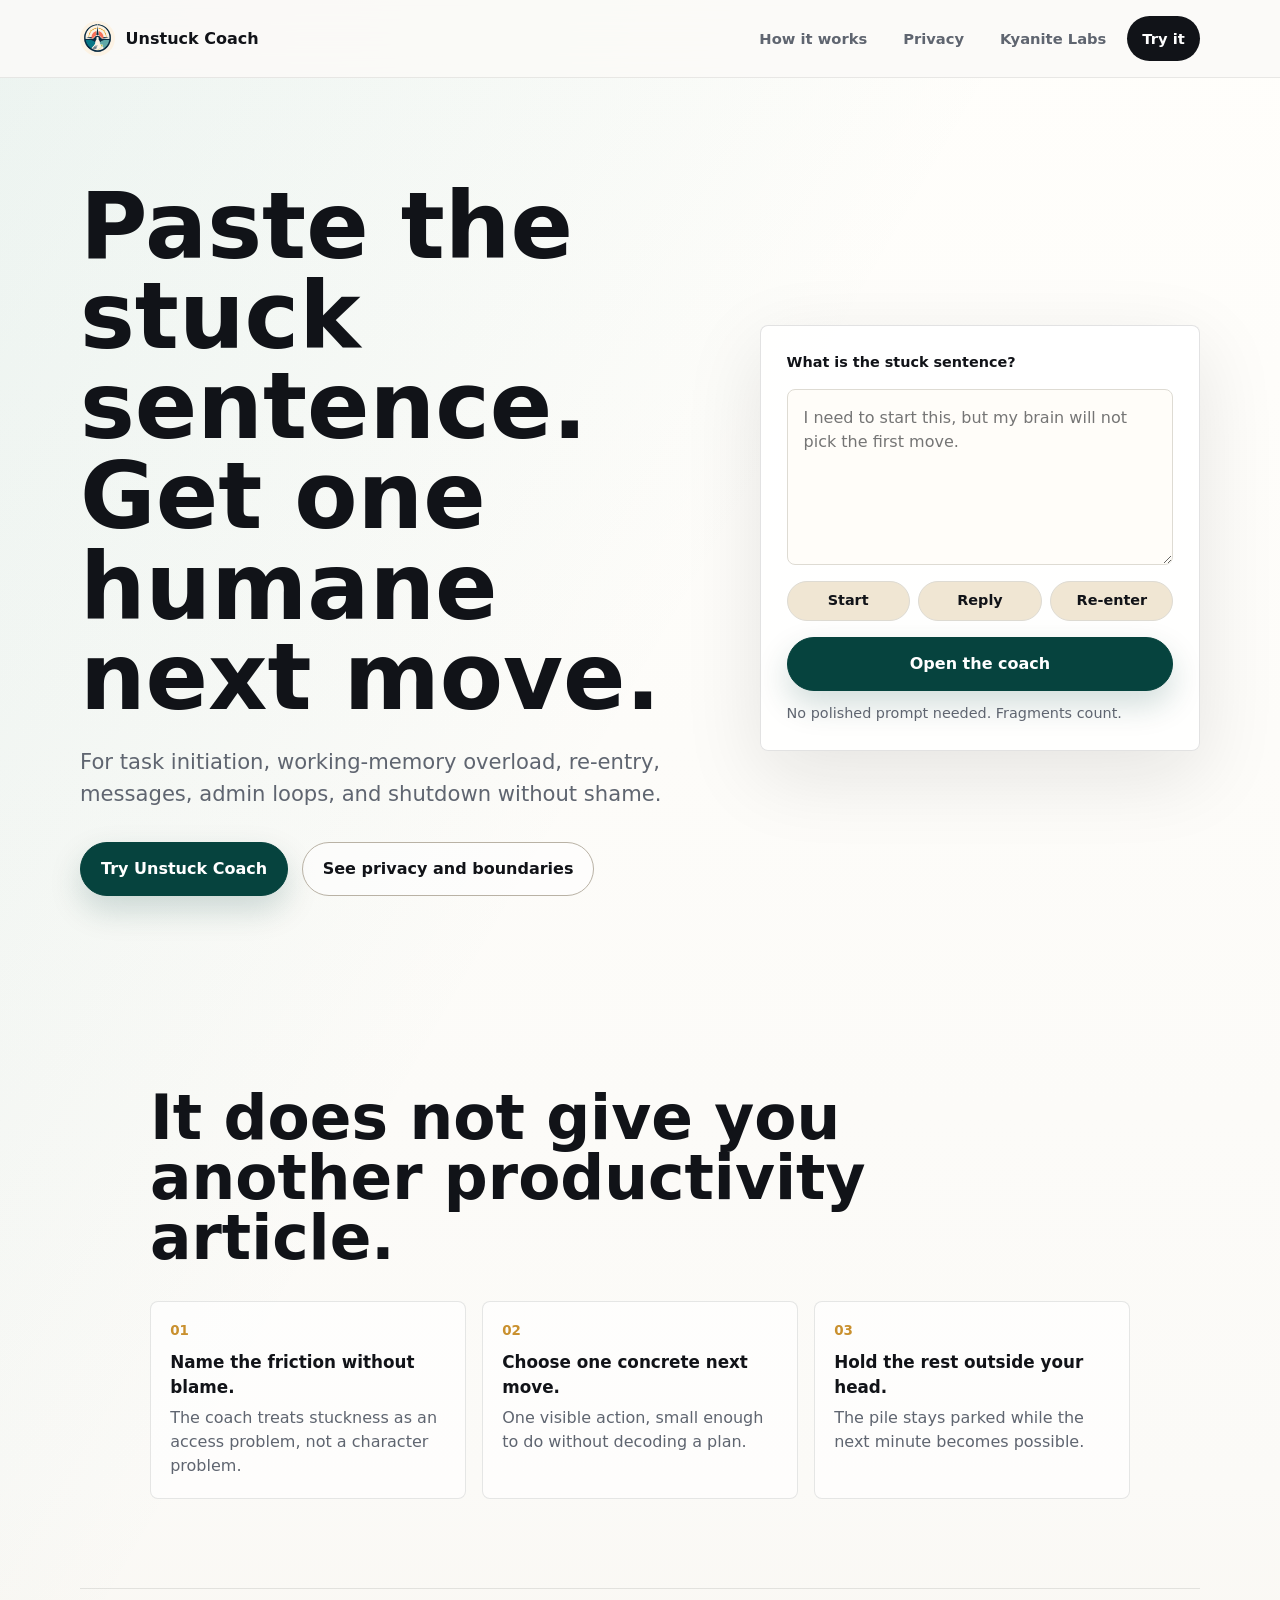
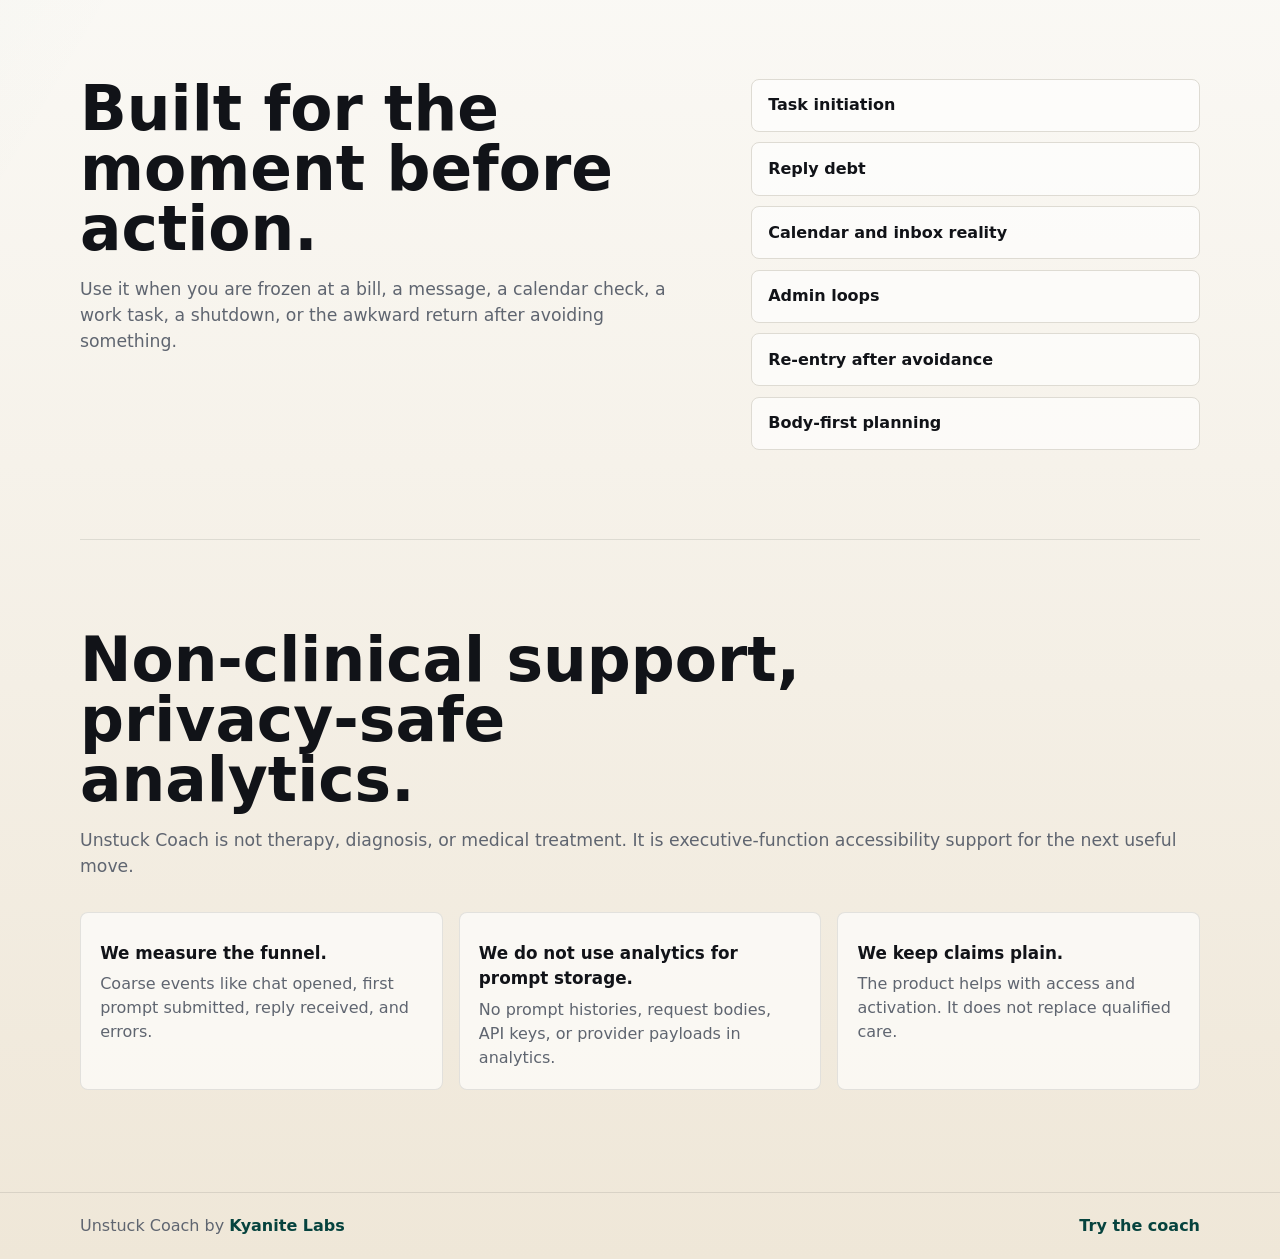
==== commit f33b270e: "Pivot Unstuck Coach to product surface" ====
--- a/landing/index.html
+++ b/landing/index.html
@@ -3,732 +3,159 @@
   <head>
     <meta charset="utf-8">
     <meta name="viewport" content="width=device-width, initial-scale=1">
-    <title>Unstuck Coach | Executive Function Accessibility Coach</title>
+    <title>Unstuck Coach | Paste the stuck sentence</title>
     <meta
       name="description"
-      content="Unstuck Coach is an executive-function accessibility coach for task initiation, working memory overload, calendar and inbox reality, re-entry, and closure without shame."
+      content="Unstuck Coach turns a stuck sentence into one humane next move for task initiation, reply debt, re-entry, admin loops, and working-memory overload."
     >
     <meta name="robots" content="index,follow">
-    <meta name="keywords" content="executive function coach, ADHD task initiation, executive-function accessibility, working memory support, body doubling, re-entry after avoidance, calendar inbox coach, AI coach">
     <link rel="canonical" href="https://unstuck.kyanitelabs.tech/">
     <meta property="og:type" content="website">
     <meta property="og:site_name" content="Unstuck Coach">
-    <meta property="og:title" content="Unstuck Coach | Executive Function Accessibility Coach">
-    <meta property="og:description" content="A coach that turns a messy stuck point into one concrete next move, held context, and a tiny check.">
+    <meta property="og:title" content="Unstuck Coach | Paste the stuck sentence">
+    <meta property="og:description" content="Executive-function access at the exact threshold where intention fails to become action.">
     <meta property="og:url" content="https://unstuck.kyanitelabs.tech/">
     <meta property="og:image" content="https://unstuck.kyanitelabs.tech/assets/unstuck-coach-logo.png">
     <meta name="twitter:card" content="summary">
-    <meta name="twitter:title" content="Unstuck Coach | Executive Function Accessibility Coach">
-    <meta name="twitter:description" content="A coach for starting, switching, remembering, regulating, recovering, and closing loops without shame.">
+    <meta name="twitter:title" content="Unstuck Coach | Paste the stuck sentence">
+    <meta name="twitter:description" content="One stuck sentence in. One humane next move out.">
     <meta name="twitter:image" content="https://unstuck.kyanitelabs.tech/assets/unstuck-coach-logo.png">
     <link rel="icon" type="image/png" href="./assets/unstuck-coach-logo.png">
-    <link rel="stylesheet" href="./styles.css?v=top-header-fix">
+    <link rel="stylesheet" href="./styles.css">
     <script type="application/ld+json">
       {
         "@context": "https://schema.org",
         "@type": "SoftwareApplication",
         "name": "Unstuck Coach",
         "applicationCategory": "AccessibilityApplication",
-        "operatingSystem": "Claude Project, Codex, AI IDE, local model",
+        "operatingSystem": "Web",
         "url": "https://unstuck.kyanitelabs.tech/",
         "image": "https://unstuck.kyanitelabs.tech/assets/unstuck-coach-logo.png",
-        "description": "A whole-person executive-function accessibility coach that helps people turn messy stuck points into one concrete next move, held context, a tiny check, and clean re-entry.",
-        "keywords": "executive function coach, ADHD task initiation, working memory support, body doubling, re-entry after avoidance, calendar inbox coach, AI coach",
+        "description": "A non-clinical executive-function accessibility coach that turns a stuck sentence into one concrete next move, held context, and tiny proof.",
+        "publisher": {
+          "@type": "Organization",
+          "name": "Kyanite Labs",
+          "url": "https://kyanitelabs.tech/"
+        },
         "audience": {
           "@type": "Audience",
-          "audienceType": "People who need executive-function access support for task initiation, task switching, working memory, body-state routing, re-entry, and closure"
+          "audienceType": "Adults with executive-function access friction around task initiation, working memory, reply debt, re-entry, and closure"
         }
       }
     </script>
   </head>
   <body>
     <header class="site-nav" aria-label="Primary">
-      <a class="wordmark" href="#top" aria-label="Unstuck Coach home" data-analytics-event="nav link clicked" data-analytics-label="wordmark" data-analytics-destination="#top">
-        <img class="wordmark-mark" src="./assets/unstuck-coach-logo.png" alt="" aria-hidden="true" width="64" height="64">
-        Unstuck Coach
+      <a class="brand" href="#top" aria-label="Unstuck Coach home">
+        <img src="./assets/unstuck-coach-logo.png" alt="Unstuck Coach logo" width="48" height="48">
+        <span>Unstuck Coach</span>
       </a>
-      <button class="nav-toggle" type="button" aria-expanded="false" aria-controls="primary-links" aria-label="Open navigation" data-analytics-event="nav toggled" data-analytics-label="mobile nav">
-        <span class="nav-toggle-line"></span>
-        <span class="nav-toggle-line"></span>
+      <button class="nav-toggle" type="button" aria-expanded="false" aria-controls="nav-links" aria-label="Open navigation">
+        <span></span>
+        <span></span>
       </button>
-      <nav class="nav-links" id="primary-links" aria-label="Page sections">
-        <a href="https://unstuck.kyanitelabs.tech/chat/" data-analytics-event="demo cta clicked" data-analytics-label="nav live demo" data-analytics-destination="/chat/" data-analytics-surface="nav"><span>Live demo</span></a>
-        <a href="#setup" data-analytics-event="nav link clicked" data-analytics-label="set it up" data-analytics-destination="#setup"><span>Set it up</span></a>
-        <a href="https://github.com/simongonzalezdc/unstuck-coach" data-analytics-event="source link clicked" data-analytics-label="nav github" data-analytics-destination="github"><span>GitHub</span></a>
+      <nav id="nav-links" class="nav-links" aria-label="Page sections">
+        <a href="#how">How it works</a>
+        <a href="#privacy">Privacy</a>
+        <a href="https://kyanitelabs.tech/unstuck/">Kyanite Labs</a>
+        <a class="nav-cta" href="https://unstuck.kyanitelabs.tech/chat/" data-analytics-event="demo cta clicked" data-analytics-label="nav try unstuck" data-analytics-destination="/chat/" data-analytics-surface="nav">Try it</a>
       </nav>
     </header>
 
     <main id="top">
       <section class="hero" aria-labelledby="hero-title">
-        <div class="workbench-scene" aria-hidden="true">
-          <div class="mola-bridge bridge-one"></div>
-          <div class="mola-bridge bridge-two"></div>
-          <div class="runway-line"></div>
-          <div class="scene-panel task-stack">
-            <span class="panel-kicker">Held context</span>
-            <div class="task-row active"><span></span><strong>Calendar hard anchor</strong></div>
-            <div class="task-row"><span></span><strong>Inbox live item</strong></div>
-            <div class="task-row"><span></span><strong>Food before planning</strong></div>
-            <div class="task-row"><span></span><strong>Reply without shame tax</strong></div>
-            <div class="task-row"><span></span><strong>Leave breadcrumb</strong></div>
-          </div>
-          <div class="scene-panel coach-dialogue">
-            <span class="panel-kicker">Coach response</span>
-            <p>You do not need to make this clear first.</p>
-            <p>Send the messy task pile. I will sort it.</p>
-            <div class="check-line"><span></span>Waiting for tiny check</div>
-          </div>
-          <div class="scene-panel life-ledger">
-            <span class="panel-kicker">Life loop</span>
-            <p class="ledger-note">body: hungry / yellow</p>
-            <div class="ledger-status-grid" aria-label="Life ledger status">
-              <span>Body</span>
-              <strong>food first</strong>
-              <span>Admin</span>
-              <strong>one hard anchor</strong>
-              <span>Message</span>
-              <strong>literal ask</strong>
-            </div>
-            <ul class="ledger-list" aria-label="Held life loops">
-              <li>Food before planning</li>
-              <li>Text without meaning-making</li>
-              <li>Bill gets one concrete next step</li>
-              <li>Shutdown gets a breadcrumb</li>
-            </ul>
-            <div class="ledger-close">
-              <span>Re-entry</span>
-              <strong>Leave one restart mark.</strong>
-            </div>
-          </div>
-          <div class="scene-panel state-meter">
-            <span class="panel-kicker">State</span>
-            <div class="meter-track"><span></span></div>
-            <p>Yellow. Regulate, then choose one move.</p>
+        <div class="hero-copy">
+          <h1 id="hero-title">Paste the stuck sentence. Get one humane next move.</h1>
+          <p>
+            For task initiation, working-memory overload, re-entry, messages,
+            admin loops, and shutdown without shame.
+          </p>
+          <div class="hero-actions">
+            <a class="button primary" href="https://unstuck.kyanitelabs.tech/chat/" data-analytics-event="demo cta clicked" data-analytics-label="hero try unstuck" data-analytics-destination="/chat/" data-analytics-surface="hero">Try Unstuck Coach</a>
+            <a class="button secondary" href="#privacy">See privacy and boundaries</a>
           </div>
         </div>
 
-        <div class="hero-copy">
-          <p class="eyebrow">Whole-person executive-function accessibility coach</p>
-          <h1 id="hero-title">External executive function for the whole human.</h1>
-          <p class="hero-deck">
-            Unstuck Coach helps people start, switch, remember, regulate,
-            capture ideas, recover, and close loops when intention fails to become action.
-            Food, messages, bills, transitions, and re-entry all count as access work.
-            Calendar blocks and inbox triage are not an add-on; they are where a lot of life becomes real again.
-          </p>
-          <div class="hero-life-rail" aria-label="Whole-person support surfaces">
-            <span>Food/body</span>
-            <span>Calendar/inbox</span>
-            <span>Messages</span>
-            <span>Admin</span>
-            <span>Shutdown</span>
+        <form class="stuck-card" action="https://unstuck.kyanitelabs.tech/chat/" method="get" aria-label="Try a stuck sentence">
+          <label for="stuck-sentence">What is the stuck sentence?</label>
+          <textarea id="stuck-sentence" name="q" rows="5" placeholder="I need to start this, but my brain will not pick the first move."></textarea>
+          <div class="sample-row" aria-label="Sample stuck sentences">
+            <button type="button" data-sample="I need a coach to get started on this.">Start</button>
+            <button type="button" data-sample="That message makes me feel like I did something wrong.">Reply</button>
+            <button type="button" data-sample="I disappeared from this task and I do not know how to re-enter.">Re-enter</button>
           </div>
-          <div class="mobile-check-panel" aria-label="Unstuck coach preview">
-            <span class="panel-kicker">Coach preview</span>
-            <div class="mobile-life-signal" aria-label="Mobile whole-person life signal">
-              <span><i></i><strong>Food first</strong><small>body before plan</small></span>
-              <span><i></i><strong>Hard anchor</strong><small>calendar before cleanup</small></span>
-              <span><i></i><strong>Literal ask</strong><small>message before meaning</small></span>
-              <span><i></i><strong>Restart mark</strong><small>re-entry before shame</small></span>
-            </div>
-            <p>You do not need to make this clear first.</p>
-            <div class="mobile-check-grid">
-              <span>Move</span>
-              <strong>Send the messy task pile.</strong>
-              <span>Check</span>
-              <strong>Any three items.</strong>
-            </div>
-          </div>
-          <div class="demo-preview" aria-label="What happens in the live demo">
-            <span>Live demo flow</span>
-            <ol>
-              <li>Paste messy context or any three fragments.</li>
-              <li>Pick capacity so the move is sized to the person.</li>
-              <li>Get one next move while the rest stays parked.</li>
-            </ol>
-            <p>Limited release: no account memory, no crisis support, occasional rate limits.</p>
-          </div>
-
-          <div class="hero-actions" aria-label="Primary actions">
-            <a class="action primary" href="https://unstuck.kyanitelabs.tech/chat/" data-analytics-event="demo cta clicked" data-analytics-label="hero open live demo" data-analytics-destination="/chat/" data-analytics-surface="hero">
-              <span class="icon icon-path" aria-hidden="true"></span>
-              Try the live coach
-            </a>
-            <a class="action primary" href="#setup" data-analytics-event="setup cta clicked" data-analytics-label="hero use files" data-analytics-destination="#setup" data-analytics-surface="hero">
-              <span class="icon icon-path" aria-hidden="true"></span>
-              Use the files
-            </a>
-            <a class="action primary" href="#quality" data-analytics-event="quality cta clicked" data-analytics-label="hero what it does" data-analytics-destination="#quality" data-analytics-surface="hero">
-              <span class="icon icon-path" aria-hidden="true"></span>
-              What it does
-            </a>
-            <a class="action secondary" href="https://github.com/simongonzalezdc/unstuck-coach" data-analytics-event="source link clicked" data-analytics-label="hero view source" data-analytics-destination="github" data-analytics-surface="hero">
-              <span class="icon icon-source" aria-hidden="true"></span>
-              View source
-            </a>
-          </div>
-        </div>
+          <button class="button primary full" type="submit" data-analytics-event="demo cta clicked" data-analytics-label="prompt card try unstuck" data-analytics-destination="/chat/" data-analytics-surface="prompt-card">Open the coach</button>
+          <p class="fine-print">No polished prompt needed. Fragments count.</p>
+        </form>
       </section>
 
-      <section class="check-strip" aria-label="Unstuck fit">
-        <div>
-          <span class="check-label">Form</span>
-          <strong>Portable Claude Project setup</strong>
-        </div>
-        <div>
-          <span class="check-label">Person</span>
-          <strong>Whole person under executive load</strong>
-        </div>
-        <div>
-          <span class="check-label">Help</span>
-          <strong>Start, switch, remember, regulate, recover, close</strong>
-        </div>
-      </section>
-
-      <section class="review-deck" aria-labelledby="review-deck-title">
-        <div class="review-deck-shell">
-          <div class="review-deck-intro">
-            <p class="eyebrow">Unstuck routes</p>
-            <h2 id="review-deck-title">Start with the loop that is real right now.</h2>
-            <p>
-              Unstuck meets executive load where it shows up: the first stuck sentence,
-              the overloaded inbox, the hungry body, the message spiral, the unfinished
-              bill, or the re-entry point after a lost thread.
-            </p>
-          </div>
-          <nav class="review-deck-nav" aria-label="Unstuck coaching routes">
-            <a href="#demo" data-panel-link="demo" data-analytics-event="landing panel opened" data-analytics-panel="demo"><span>Try it</span><strong>Same prompt, different intervention</strong></a>
-            <a href="#quality" data-panel-link="quality" data-analytics-event="landing panel opened" data-analytics-panel="quality"><span>Coach quality</span><strong>What to expect</strong></a>
-            <a href="#setup" data-panel-link="setup" data-analytics-event="landing panel opened" data-analytics-panel="setup"><span>Setup</span><strong>Copy and paste</strong></a>
-            <a href="#scope" data-panel-link="scope" data-analytics-event="landing panel opened" data-analytics-panel="scope"><span>Scope</span><strong>Whole-person surface</strong></a>
-            <a href="#admin-ops" data-panel-link="admin-ops" data-analytics-event="landing panel opened" data-analytics-panel="admin-ops"><span>Admin</span><strong>Calendar and inbox</strong></a>
-          </nav>
-          <div class="review-deck-panels" aria-live="polite">
-
-      <section id="scope" class="section review-panel scope-section" aria-labelledby="scope-title">
-        <div class="scope-layout">
-          <div class="section-heading compact">
-            <p class="eyebrow">Whole-person operating surface</p>
-            <h2 id="scope-title">The first move can be food, a text, a calendar anchor, or a bill.</h2>
-            <p>
-              Unstuck does not turn accessibility support into more output for work.
-              It protects the person carrying the loops, then chooses the smallest humane
-              move that makes the next minute more real. A brain dump counts, and so
-              does a bounded spark when the state system needs activation fuel.
-            </p>
-            <div class="inline-actions">
-              <a class="action secondary" href="https://github.com/simongonzalezdc/unstuck-coach/blob/main/reference/signal-map.md">
-                <span class="icon icon-path" aria-hidden="true"></span>
-                Test six life surfaces
-              </a>
-              <a class="action secondary" href="https://github.com/simongonzalezdc/unstuck-coach/blob/main/reference/admin-ops-playbooks.md">
-                <span class="icon icon-path" aria-hidden="true"></span>
-                Calendar + inbox playbooks
-              </a>
-            </div>
-          </div>
-
-          <div class="scope-board" aria-label="Unstuck whole-person coaching modes">
-            <div class="scope-core">
-              <span class="pane-label">Unstuck loop</span>
-              <strong>State -> friction -> one humane concrete move -> tiny check -> re-entry trail.</strong>
-              <p>The coach holds the rest so the person does not have to hold it all at once.</p>
-            </div>
-
-            <ol class="scope-lanes">
-              <li>
-                <span class="scope-signal signal-body" aria-hidden="true"></span>
-                <div>
-                  <strong>Food and body</strong>
-                  <p>Hungry, fried, understimulated, overstimulated, late, or coming out of hyperfocus.</p>
-                </div>
-                <small>Reset or spark</small>
-              </li>
-              <li>
-                <span class="scope-signal signal-admin" aria-hidden="true"></span>
-                <div>
-                  <strong>Calendar and inbox</strong>
-                  <p>Hard anchors, live obligations, reply debt, missed commitments, scheduling friction.</p>
-                </div>
-                <small>Reality before cleanup</small>
-              </li>
-              <li>
-                <span class="scope-signal signal-message" aria-hidden="true"></span>
-                <div>
-                  <strong>Messages and shame</strong>
-                  <p>Separate what was said from what it means before meaning-making takes over.</p>
-                </div>
-                <small>Literal ask first</small>
-              </li>
-              <li>
-                <span class="scope-signal signal-home" aria-hidden="true"></span>
-                <div>
-                  <strong>Home and admin loops</strong>
-                  <p>Dishes, forms, bills, bags, errands, and surfaces that become too loud to enter.</p>
-                </div>
-                <small>One relief mark</small>
-              </li>
-              <li>
-                <span class="scope-signal signal-capture" aria-hidden="true"></span>
-                <div>
-                  <strong>Capture and re-entry</strong>
-                  <p>Park the idea, sort the brain dump, close the loop, and make restart visible.</p>
-                </div>
-                <small>No lost thread</small>
-              </li>
-            </ol>
-          </div>
-        </div>
-      </section>
-
-      <section id="admin-ops" class="section review-panel admin-rhythm-section" aria-labelledby="admin-rhythm-title">
-        <div class="admin-rhythm-layout">
-          <div class="section-heading compact">
-            <p class="eyebrow">Calendar and inbox layer</p>
-            <h2 id="admin-rhythm-title">Calendar and inbox are part of the life loop.</h2>
-            <p>
-              The coach does not need account access to be useful. It helps the user
-              turn calendar drift, inbox noise, reply debt, missed obligations, and
-              scheduling friction into one concrete decision at a time, without
-              pretending it can read accounts or run the user's life.
-            </p>
-            <div class="inline-actions">
-              <a class="action secondary" href="https://github.com/simongonzalezdc/unstuck-coach/blob/main/reference/admin-ops-playbooks.md">
-                <span class="icon icon-path" aria-hidden="true"></span>
-                Open admin playbooks
-              </a>
-            </div>
-          </div>
-
-          <div class="admin-rhythm-board" aria-label="Unstuck calendar and inbox coaching rhythm">
-            <figure class="admin-rhythm-visual">
-              <img
-                src="./assets/unstuck-admin-bridge.jpg"
-                alt="Layered bridge-style operating map with mail, calendar, reply, money, settings, and dashboard surfaces connected as one workflow."
-              >
-            </figure>
-            <article class="admin-rhythm-card">
-              <span class="pane-label">Calendar reality</span>
-              <strong>Find the next hard anchor before rebuilding the week.</strong>
-              <p>Meetings, deadlines, travel, pickup, sleep, meals, medication, and recovery buffers become the map.</p>
-            </article>
-            <article class="admin-rhythm-card">
-              <span class="pane-label">Inbox live obligation</span>
-              <strong>Rescue consequence before cleanup.</strong>
-              <p>One sender, subject, date, or deadline cue. Reply, schedule, delegate, park, archive, or mark not live.</p>
-            </article>
-            <article class="admin-rhythm-card">
-              <span class="pane-label">Reply debt recovery</span>
-              <strong>Repair trust without shame theater.</strong>
-              <p>Literal ask, real consequence, smallest honest reply, and a close status the user can believe.</p>
-            </article>
-            <div class="admin-boundary" aria-label="Admin operations safety boundary">
-              <span>Boundary</span>
-              <strong>No autonomous reading, sending, scheduling, or inbox-zero promises.</strong>
-              <p>Unstuck coaches the management pass and asks for a tiny check: one hard anchor, one live item, one draft, or one parked re-entry time.</p>
-            </div>
-          </div>
-        </div>
-      </section>
-
-      <section id="cold-run" class="section review-panel coldrun-section" aria-labelledby="coldrun-title">
-        <div class="coldrun-layout">
-          <div class="section-heading compact">
-            <p class="eyebrow">Quick start</p>
-            <h2 id="coldrun-title">Start before you read everything.</h2>
-            <p>
-              The path is deliberately small: open the live demo or paste the setup
-              instructions into Claude Project, then start with one stuck sentence.
-              The coach should cross one real threshold, not ask the user to admire
-              the whole system first.
-            </p>
-            <div class="inline-actions">
-              <a class="action secondary" href="https://github.com/simongonzalezdc/unstuck-coach/blob/main/coach/START_HERE.md">
-                <span class="icon icon-path" aria-hidden="true"></span>
-                View source
-              </a>
-            </div>
-          </div>
-
-          <ol class="coldrun-steps">
-            <li>
-              <span>01</span>
-              <strong>Open the live demo or GitHub source.</strong>
-              <p>The start path is visible without making someone decode the whole repo first.</p>
-            </li>
-            <li>
-              <span>02</span>
-              <strong>Paste `coach/PROJECT_INSTRUCTIONS.md`.</strong>
-              <p>The coach starts from state, friction, one concrete move, held context, check, and closure.</p>
-            </li>
-            <li>
-              <span>03</span>
-              <strong>Try the stuck-loop prompt.</strong>
-              <p>`I need a coach to get started on this.` The coach should help immediately, not explain productivity.</p>
-            </li>
-          </ol>
-        </div>
-      </section>
-
-      <section id="brief" class="section review-panel brief-section" aria-labelledby="brief-title">
-        <div class="brief-layout">
-          <div class="section-heading compact">
-            <p class="eyebrow">What makes it Unstuck</p>
-            <h2 id="brief-title">The coach has a clear operating loop.</h2>
-            <p>
-              Unstuck works because the coach has a stable job: plain language,
-              one humane next move, held context, safety boundaries, and life-surface
-              protocols that keep help from turning into homework.
-            </p>
-          </div>
-
-          <div class="brief-board" aria-label="Unstuck product anchors">
-            <article>
-              <span>Coach contract</span>
-              <strong>Identity, rules, examples, and reference files each carry one job.</strong>
-              <a href="https://github.com/simongonzalezdc/unstuck-coach/blob/main/README.md">View source</a>
-            </article>
-            <article>
-              <span>Operating loop</span>
-              <strong>State, friction, move, held context, check, close.</strong>
-              <a href="https://github.com/simongonzalezdc/unstuck-coach/blob/main/coach/rules.md">Read rules</a>
-            </article>
-            <article>
-              <span>Examples</span>
-              <strong>One stuck sentence should become one usable next move.</strong>
-              <a href="https://github.com/simongonzalezdc/unstuck-coach/blob/main/demo/before-after.md">See examples</a>
-            </article>
-            <article>
-              <span>Whole-person scope</span>
-              <strong>Food, messages, bills, calendar reality, shutdown, and re-entry all count.</strong>
-              <a href="https://github.com/simongonzalezdc/unstuck-coach">Read the thesis</a>
-            </article>
-            <article>
-              <span>Boundaries</span>
-              <strong>The coach helps with access; it does not pretend to be therapy or account automation.</strong>
-              <a href="https://github.com/simongonzalezdc/unstuck-coach/blob/main/reference/safety-boundaries.md">Read boundaries</a>
-            </article>
-          </div>
-        </div>
-      </section>
-
-      <section id="thesis" class="section review-panel thesis-section" aria-labelledby="thesis-title">
-        <div class="thesis-layout">
-          <div class="section-heading compact">
-            <p class="eyebrow">Point of view</p>
-            <h2 id="thesis-title">The design is simple: reduce the next threshold.</h2>
-            <p>
-              Unstuck is built around a simple bet: the right next move is often
-              smaller than the user can find alone. The coach keeps the context
-              visible and turns the moment into something the person can actually do.
-            </p>
-            <div class="inline-actions">
-              <a class="action secondary" href="https://github.com/simongonzalezdc/unstuck-coach">
-                <span class="icon icon-path" aria-hidden="true"></span>
-                View source
-              </a>
-            </div>
-          </div>
-
-          <div class="thesis-points" aria-label="Unstuck product thesis">
-            <article>
-              <span class="pane-label">Context</span>
-              <strong>The project files give the coach a stable job.</strong>
-              <p>Claude Project knowledge becomes the operating surface, so every file has one coaching purpose.</p>
-            </article>
-            <article>
-              <span class="pane-label">Operating loop</span>
-              <strong>The coach covers start, switch, remember, regulate, capture, recover, and close.</strong>
-              <p>The stuck-loop prompt is only the fastest example; the product is broader accessibility scaffolding for a whole person.</p>
-            </article>
-            <article>
-              <span class="pane-label">Boundary</span>
-              <strong>The coach stops before therapy or execution.</strong>
-              <p>It protects dignity, reduces the first move, and leaves re-entry visible.</p>
-            </article>
-          </div>
-        </div>
-      </section>
-
-      <section id="handoff" class="section review-panel handoff-section" aria-labelledby="handoff-title">
-        <div class="handoff-layout">
-          <div class="section-heading compact">
-            <p class="eyebrow">Shareable setup</p>
-            <h2 id="handoff-title">A new user can test the coach without a call.</h2>
-            <p>
-              The setup keeps the promise legible: when to use it, what good coaching
-              looks like, where the limits are, and where to start.
-            </p>
-            <div class="inline-actions">
-              <a class="action secondary" href="https://github.com/simongonzalezdc/unstuck-coach/blob/main/coach/PROJECT_INSTRUCTIONS.md">
-                <span class="icon icon-path" aria-hidden="true"></span>
-                Read setup notes
-              </a>
-              <a class="action secondary" href="https://github.com/simongonzalezdc/unstuck-coach">
-                <span class="icon icon-source" aria-hidden="true"></span>
-                View source
-              </a>
-            </div>
-          </div>
-          <figure class="handoff-figure">
-            <img src="./assets/unstuck-handoff-card.svg" alt="Unstuck Coach handoff card showing the coaching loop: state, friction, move, hold, check, close.">
-          </figure>
-        </div>
-      </section>
-
-      <section id="setup" class="section review-panel setup-section" aria-labelledby="setup-title">
-        <div class="setup-layout">
-          <div class="section-heading compact">
-            <p class="eyebrow">Set it up</p>
-            <h2 id="setup-title">Load the coach files.</h2>
-            <p>
-              Unstuck runs through the project context. Add the coach files to
-              Claude Project or another AI workspace, use the project instructions,
-              and begin with the stuck point in front of you.
-            </p>
-            <div class="inline-actions">
-              <a class="action secondary" href="https://github.com/simongonzalezdc/unstuck-coach/blob/main/coach/PROJECT_INSTRUCTIONS.md">
-                <span class="icon icon-path" aria-hidden="true"></span>
-                Project instructions
-              </a>
-              <a class="action secondary" href="https://github.com/simongonzalezdc/unstuck-coach">
-                <span class="icon icon-source" aria-hidden="true"></span>
-                View source
-              </a>
-            </div>
-          </div>
-
-          <div class="setup-board setup-flow" aria-label="Unstuck project context paths">
-            <div class="setup-path-list" aria-label="Runner paths">
-              <article>
-                <span class="pane-label">Claude Project path</span>
-                <strong>Add the project files as knowledge.</strong>
-                <p>Use `coach/PROJECT_INSTRUCTIONS.md` as the project instruction, then start with whatever is stuck.</p>
-              </article>
-              <article>
-                <span class="pane-label">Codex path</span>
-                <strong>Open this project as the workspace.</strong>
-                <p>Ask Codex to read `coach/PROJECT_INSTRUCTIONS.md`, `coach/START_HERE.md`, `coach/identity.md`, `coach/rules.md`, `coach/examples.md`, and `reference/` before coaching.</p>
-              </article>
-              <article>
-                <span class="pane-label">Antigravity / AI IDE path</span>
-                <strong>Create a project from the Unstuck files.</strong>
-                <p>Keep file access scoped to this project, then load the same coach contract.</p>
-              </article>
-              <article>
-                <span class="pane-label">Local model path</span>
-                <strong>Paste the operating files into context.</strong>
-                <p>Use `coach/PROJECT_INSTRUCTIONS.md`, `coach/identity.md`, `coach/rules.md`, `coach/examples.md`, `reference/coaching-protocols.md`, `reference/signal-map.md`, and `reference/safety-boundaries.md`.</p>
-              </article>
-            </div>
-
-            <article class="setup-note">
-              <span class="pane-label">What good help does</span>
-              <strong>It should make the next move easier.</strong>
-              <p>Name the friction, give one concrete move, and ask for tiny check. No article, no menu, no moralizing.</p>
-              <p>`coach/PROJECT_INSTRUCTIONS.md` routes concrete stuck signals directly. The coach should not ask the traffic-light question first.</p>
-              <a href="https://github.com/simongonzalezdc/unstuck-coach/blob/main/coach/PROJECT_INSTRUCTIONS.md">Read setup instructions</a>
-            </article>
-          </div>
-        </div>
-      </section>
-
-      <section id="quality" class="section review-panel quality-section" aria-labelledby="quality-title">
-        <div class="quality-layout">
-          <div class="section-heading compact">
-            <p class="eyebrow">Coach quality</p>
-            <h2 id="quality-title">Know whether the coach is helping.</h2>
-            <p>
-              The fastest signal is the response to a stuck prompt. It should
-              change the next move, not explain executive dysfunction.
-            </p>
-            <div class="inline-actions">
-              <a class="action secondary" href="https://github.com/simongonzalezdc/unstuck-coach">
-                <span class="icon icon-path" aria-hidden="true"></span>
-                View source
-              </a>
-              <a class="action secondary" href="https://github.com/simongonzalezdc/unstuck-coach/blob/main/reference/safety-boundaries.md">
-                <span class="icon icon-path" aria-hidden="true"></span>
-                Read boundaries
-              </a>
-            </div>
-          </div>
-
-          <div class="quality-board" aria-label="Useful coach behavior">
-            <article>
-              <span class="pane-label">Pass 01</span>
-              <strong>Names friction.</strong>
-              <p>Task-start friction, overload, communication threat, capture, recovery, or calibration need.</p>
-            </article>
-            <article>
-              <span class="pane-label">Pass 02</span>
-              <strong>Gives one move.</strong>
-              <p>One concrete action the user can do now, not a list of competing tactics.</p>
-            </article>
-            <article>
-              <span class="pane-label">Pass 03</span>
-              <strong>Holds context.</strong>
-              <p>The coach keeps the rest of the task list out of working memory.</p>
-            </article>
-            <article>
-              <span class="pane-label">Pass 04</span>
-              <strong>Asks for a tiny check.</strong>
-              <p>The reply ends with one answer or one state signal.</p>
-            </article>
-            <article class="fail-card">
-              <span class="pane-label">Not good enough</span>
-              <strong>Article, menu, moralizing, vague continuation, or unsafe clinical advice.</strong>
-              <p>If the response does that, the coach is not doing enough.</p>
-            </article>
-          </div>
-        </div>
-      </section>
-
-      <section id="faq" class="section review-panel faq-section" aria-labelledby="faq-title">
-        <div class="section-heading compact">
-          <p class="eyebrow">Boundaries</p>
-          <h2 id="faq-title">The coach helps with the next move, not someone else's life.</h2>
-          <p>
-            Unstuck does not read accounts, send messages, schedule events, or
-            promise inbox zero. It helps the user name what is real and choose one
-            humane next action.
-          </p>
-          <div class="inline-actions">
-            <a class="action secondary" href="https://github.com/simongonzalezdc/unstuck-coach/blob/main/reference/safety-boundaries.md">
-              <span class="icon icon-path" aria-hidden="true"></span>
-              Read boundaries
-            </a>
-            <a class="action secondary" href="https://github.com/simongonzalezdc/unstuck-coach/blob/main/coach/rules.md">
-              <span class="icon icon-source" aria-hidden="true"></span>
-              Read rules
-            </a>
-          </div>
-        </div>
-      </section>
-
-      <section id="demo" class="section review-panel demo-section" aria-labelledby="demo-title">
-        <div class="section-heading">
-          <p class="eyebrow">The difference in the first minute</p>
-          <h2 id="demo-title">Same prompt. Different intervention.</h2>
-          <p>
-            A knowledge base explains executive dysfunction. A coach changes the next humane move and preserves the loop.
-          </p>
-        </div>
-
-        <div class="demo-shell">
-          <div class="prompt-rail" role="tablist" aria-label="Demo prompts">
-            <button class="prompt-tab active" type="button" data-demo="0" role="tab" aria-selected="true">
-              Life freeze
-            </button>
-            <button class="prompt-tab" type="button" data-demo="1" role="tab" aria-selected="false">
-              Get started
-            </button>
-            <button class="prompt-tab" type="button" data-demo="2" role="tab" aria-selected="false">
-              Message spiral
-            </button>
-            <button class="prompt-tab" type="button" data-demo="3" role="tab" aria-selected="false">
-              Inbox/calendar
-            </button>
-            <button class="prompt-tab" type="button" data-demo="4" role="tab" aria-selected="false">
-              Too many loops
-            </button>
-            <button class="prompt-tab" type="button" data-demo="5" role="tab" aria-selected="false">
-              Failed plan
-            </button>
-          </div>
-
-          <div class="comparison-grid">
-            <article class="response-pane user-pane">
-              <span class="pane-label">User says</span>
-              <p id="demo-prompt">I need to pay the bill, eat something, and answer the text, but I am frozen.</p>
-            </article>
-            <article class="response-pane generic-pane">
-              <span class="pane-label">Generic assistant</span>
-              <p id="demo-generic">Make a list, decide what is most important, set a timer, and reward yourself when you finish.</p>
-            </article>
-            <article class="response-pane unstuck-pane">
-              <span class="pane-label">Unstuck Coach</span>
-              <p id="demo-unstuck">I am holding the three loops. Biology comes first because planning on empty is false data. Eat the smallest available food, then reply with one word: fed.</p>
-            </article>
-          </div>
-        </div>
-      </section>
-
-      <section id="method" class="section review-panel method-section" aria-labelledby="method-title">
-        <div class="section-heading compact">
-          <p class="eyebrow">Interpretable context methodology</p>
-          <h2 id="method-title">Each file owns one coaching job.</h2>
-        </div>
-
-        <div class="file-map" aria-label="Source structure">
-          <article class="file-node">
-            <span class="file-index">01</span>
-            <h3>coach/identity.md</h3>
-            <p>Defines the athlete, coaching promise, voice, and boundaries.</p>
+      <section id="how" class="section narrow" aria-labelledby="how-title">
+        <h2 id="how-title">It does not give you another productivity article.</h2>
+        <div class="steps" aria-label="How Unstuck works">
+          <article>
+            <span>01</span>
+            <h3>Name the friction without blame.</h3>
+            <p>The coach treats stuckness as an access problem, not a character problem.</p>
           </article>
-          <article class="file-node">
-            <span class="file-index">02</span>
-            <h3>coach/rules.md</h3>
-            <p>Turns executive-function signals into state, friction, move, hold, check, close.</p>
+          <article>
+            <span>02</span>
+            <h3>Choose one concrete next move.</h3>
+            <p>One visible action, small enough to do without decoding a plan.</p>
           </article>
-          <article class="file-node">
-            <span class="file-index">03</span>
-            <h3>coach/examples.md</h3>
-            <p>Shows calibrated coaching under shame, overload, communication threat, and task-start friction.</p>
-          </article>
-          <article class="file-node">
-            <span class="file-index">04</span>
-            <h3>reference/</h3>
-            <p>Holds protocols, admin operations playbooks, safety boundaries, source notes, and the signal map.</p>
-          </article>
-          <article class="file-node">
-            <span class="file-index">05</span>
-            <h3>README.md</h3>
-            <p>Gives a stranger the setup path and starter messages.</p>
+          <article>
+            <span>03</span>
+            <h3>Hold the rest outside your head.</h3>
+            <p>The pile stays parked while the next minute becomes possible.</p>
           </article>
         </div>
       </section>
 
-      <section id="behavior" class="section review-panel behavior-section" aria-labelledby="behavior-title">
-        <div class="section-heading">
-          <p class="eyebrow">Research made behavioral</p>
-          <h2 id="behavior-title">The coach does not describe friction. It handles it.</h2>
+      <section class="section split" aria-labelledby="fit-title">
+        <div>
+          <h2 id="fit-title">Built for the moment before action.</h2>
+          <p>
+            Use it when you are frozen at a bill, a message, a calendar check, a
+            work task, a shutdown, or the awkward return after avoiding something.
+          </p>
         </div>
+        <ul class="fit-list">
+          <li>Task initiation</li>
+          <li>Reply debt</li>
+          <li>Calendar and inbox reality</li>
+          <li>Admin loops</li>
+          <li>Re-entry after avoidance</li>
+          <li>Body-first planning</li>
+        </ul>
+      </section>
 
-        <div class="behavior-grid">
+      <section id="privacy" class="section trust" aria-labelledby="privacy-title">
+        <h2 id="privacy-title">Non-clinical support, privacy-safe analytics.</h2>
+        <p>
+          Unstuck Coach is not therapy, diagnosis, or medical treatment. It is
+          executive-function accessibility support for the next useful move.
+        </p>
+        <div class="trust-grid">
           <article>
-            <h3>Working memory overload</h3>
-            <p>Holds the list, returns one next move, and parks the rest visibly.</p>
+            <h3>We measure the funnel.</h3>
+            <p>Coarse events like chat opened, first prompt submitted, reply received, and errors.</p>
           </article>
           <article>
-            <h3>Time blindness</h3>
-            <p>Budgets setup, resistance, testing, transitions, and re-entry before the hard stop.</p>
+            <h3>We do not use analytics for prompt storage.</h3>
+            <p>No prompt histories, request bodies, API keys, or provider payloads in analytics.</p>
           </article>
           <article>
-            <h3>Shame after avoidance</h3>
-            <p>Reconstructs from artifacts, not memory, and removes the shame tax.</p>
+            <h3>We keep claims plain.</h3>
+            <p>The product helps with access and activation. It does not replace qualified care.</p>
           </article>
-          <article>
-            <h3>Novelty pull</h3>
-            <p>Uses a tangent firewall: chase, bookmark, or discard.</p>
-          </article>
-          <article>
-            <h3>Hyperfocus crash</h3>
-            <p>Closes the loop with biological recovery and one re-entry breadcrumb.</p>
-          </article>
-          <article>
-            <h3>Communication threat</h3>
-            <p>Sorts comments into correctness, style, scope, or confusion before meaning-making.</p>
-          </article>
-        </div>
-      </section>
-
-          </div>
         </div>
       </section>
     </main>
 
-    <script src="./posthog.js"></script>
+    <footer class="site-footer">
+      <span>Unstuck Coach by <a href="https://kyanitelabs.tech/">Kyanite Labs</a></span>
+      <a href="https://unstuck.kyanitelabs.tech/chat/">Try the coach</a>
+    </footer>
+
     <script src="./app.js"></script>
   </body>
 </html>
--- a/landing/styles.css
+++ b/landing/styles.css
@@ -1,49 +1,18 @@
 :root {
   color-scheme: light;
-  --ink: #060910;
-  --ink-soft: #24211f;
-  --muted: #6f625b;
-  --muted-strong: #403832;
-  --paper: #fff8ec;
-  --paper-soft: #f8f3eb;
-  --surface: #fffaf2;
-  --surface-deep: #eadcc6;
-  --cream-line: #fff5dc;
-  --line: #d9d0c4;
-  --line-strong: #766755;
-  --start: #ff4b1f;
-  --start-deep: #8f2a1b;
-  --sage: #008d99;
-  --steel: #06434a;
-  --gold: #ffc018;
-  --cyan: #00d7e8;
-  --lime: #b7f10b;
-  --orange: #ff8b00;
-  --magenta: #ff147f;
-  --magenta-muted: #c8004d;
-  --sky-muted: #00f0d4;
-  --taste-teal: #2f8e86;
-  --taste-cyan: #6fc7c5;
-  --taste-lichen: #a7af48;
-  --taste-saffron: #d9a72f;
-  --taste-coral: #ef724b;
-  --taste-clay: #d65f35;
-  --taste-berry: #9f365f;
-  --taste-ink: #07101c;
-  --taste-veil: rgba(255, 248, 236, 0.68);
-  --shadow-ambient: 0 30px 84px rgba(36, 33, 31, 0.14);
-  --shadow-soft: 0 18px 52px rgba(36, 33, 31, 0.11);
-  --shadow-tight: 0 8px 24px rgba(36, 33, 31, 0.09);
-  --shadow-ink: 0 28px 70px rgba(6, 9, 16, 0.28);
-  --radius: 8px;
-  --ease-out: cubic-bezier(0.2, 0, 0.2, 1);
-  --ease-spring: var(--ease-out);
-  --motion-fast: 120ms;
-  --motion-soft: 180ms;
-  --wrap: min(1180px, calc(100% - 3rem));
-  --editorial: "PP Editorial New", "Canela", "Fraunces", "New York", serif;
-  font-family: "Avenir Next", "Plus Jakarta Sans", "Geist", "Satoshi", system-ui, sans-serif;
-  letter-spacing: 0;
+  --ink: #111318;
+  --muted: #5f6570;
+  --paper: #fbfaf7;
+  --surface: #ffffff;
+  --line: #dedbd3;
+  --line-strong: #b9b2a5;
+  --accent: #0e7c72;
+  --accent-ink: #06433e;
+  --warm: #f0e6d3;
+  --gold: #c9902e;
+  --shadow: 0 24px 80px rgba(18, 20, 24, 0.10);
+  --wrap: min(1120px, calc(100% - 2rem));
+  font-family: Inter, ui-sans-serif, system-ui, -apple-system, BlinkMacSystemFont, "Segoe UI", sans-serif;
 }
 
 * {
@@ -51,10 +20,6 @@
 }
 
 html {
-  scroll-behavior: auto;
-}
-
-html.source-reader-shell {
   scroll-behavior: auto;
 }
 
@@ -62,42 +27,11 @@
   min-width: 320px;
   margin: 0;
   background:
-    linear-gradient(90deg, rgba(6, 9, 16, 0.018) 0 1px, transparent 1px 142px),
-    linear-gradient(180deg, rgba(6, 9, 16, 0.016) 0 1px, transparent 1px 142px),
-    linear-gradient(90deg, rgba(47, 142, 134, 0.08) 0 10%, transparent 10% 28%, rgba(217, 167, 47, 0.075) 28% 36%, transparent 36% 68%, rgba(214, 95, 53, 0.055) 68% 76%, transparent 76%),
-    linear-gradient(132deg, rgba(255, 253, 246, 0.54), rgba(217, 167, 47, 0.08) 28%, rgba(47, 142, 134, 0.055) 64%, transparent 100%),
-    linear-gradient(180deg, var(--surface) 0%, var(--paper) 52%, #f0dfc4 100%);
+    linear-gradient(120deg, rgba(14, 124, 114, 0.08), transparent 36%),
+    linear-gradient(180deg, #fffefb 0%, var(--paper) 52%, #efe7d8 100%);
   color: var(--ink);
   font-size: 16px;
   line-height: 1.5;
-  text-rendering: optimizeLegibility;
-}
-
-body::before {
-  content: "";
-  position: fixed;
-  inset: 0;
-  z-index: 4;
-  pointer-events: none;
-  opacity: 0.038;
-  background-image:
-    repeating-radial-gradient(circle at 30% 20%, rgba(8, 7, 5, 0.9) 0 0.6px, transparent 0.7px 3px);
-  mix-blend-mode: multiply;
-}
-
-body::after {
-  content: "";
-  position: fixed;
-  inset: 0 auto 0 0;
-  z-index: 3;
-  width: 0.46rem;
-  pointer-events: none;
-  background:
-    linear-gradient(180deg, var(--taste-ink), var(--taste-teal) 24%, var(--taste-lichen) 42%, var(--taste-saffron) 61%, var(--taste-clay) 78%, var(--taste-berry)),
-    repeating-linear-gradient(180deg, transparent 0 34px, rgba(255, 245, 220, 0.72) 34px 37px, transparent 37px 72px);
-  box-shadow:
-    1px 0 0 rgba(6, 9, 16, 0.58),
-    10px 0 34px rgba(6, 9, 16, 0.06);
 }
 
 a {
@@ -106,3599 +40,353 @@
 }
 
 button,
-input,
 textarea {
   font: inherit;
 }
 
-button {
-  color: inherit;
-}
-
-:where(a, button, textarea):focus-visible {
-  outline: 3px solid var(--cyan);
+:focus-visible {
+  outline: 3px solid rgba(14, 124, 114, 0.42);
   outline-offset: 4px;
-  box-shadow: 0 0 0 7px rgba(0, 215, 232, 0.16);
-}
-
-::selection {
-  background: rgba(214, 163, 56, 0.28);
 }
 
 .site-nav {
   position: sticky;
   top: 0;
-  z-index: 7;
-  width: 100%;
+  z-index: 20;
   display: flex;
   align-items: center;
   justify-content: space-between;
   gap: 1rem;
-  min-height: 4.2rem;
-  padding: 0.62rem max(1rem, calc((100vw - 1180px) / 2));
-  border-bottom: 1px solid rgba(6, 9, 16, 0.16);
-  background:
-    linear-gradient(180deg, rgba(255, 253, 246, 0.98), rgba(255, 248, 236, 0.94));
-  box-shadow:
-    inset 0 1px 0 rgba(255, 255, 255, 0.84),
-    inset 0 -1px 0 rgba(6, 9, 16, 0.05);
-}
-
-.wordmark,
+  width: 100%;
+  padding: 1rem max(1rem, calc((100vw - 1120px) / 2));
+  border-bottom: 1px solid rgba(17, 19, 24, 0.08);
+  background: rgba(251, 250, 247, 0.88);
+  backdrop-filter: blur(18px);
+}
+
+.brand,
 .nav-links {
   display: flex;
   align-items: center;
 }
 
-.wordmark {
-  gap: 0.72rem;
-  padding: 0.38rem 0.68rem 0.38rem 0.2rem;
+.brand {
+  gap: 0.65rem;
+  font-weight: 800;
+}
+
+.brand img {
+  width: 2.2rem;
+  height: 2.2rem;
+  border-radius: 50%;
+}
+
+.nav-links {
+  gap: 0.35rem;
+}
+
+.nav-links a {
+  padding: 0.72rem 0.95rem;
   border-radius: 999px;
-  color: var(--ink);
-  font-size: 0.88rem;
-  font-weight: 840;
-  letter-spacing: 0;
-  white-space: nowrap;
-}
-
-.wordmark-mark {
-  width: 2.38rem;
-  height: 2.38rem;
-  display: block;
-  flex: 0 0 auto;
-  border: 1px solid rgba(6, 9, 16, 0.24);
-  border-radius: 50%;
-  background: var(--surface);
-  box-shadow:
-    0 0 0 3px rgba(255, 253, 246, 0.78),
-    0 9px 20px rgba(47, 142, 134, 0.12),
-    0 12px 28px rgba(71, 51, 30, 0.12);
-  object-fit: cover;
-  object-position: center;
+  color: var(--muted);
+  font-size: 0.92rem;
+  font-weight: 650;
+}
+
+.nav-links a:hover {
+  color: var(--ink);
+  background: rgba(17, 19, 24, 0.05);
+}
+
+.nav-links .nav-cta {
+  color: #fff;
+  background: var(--ink);
 }
 
 .nav-toggle {
   display: none;
-  width: 2.7rem;
-  height: 2.7rem;
+  width: 2.6rem;
+  height: 2.6rem;
+  border: 1px solid var(--line);
+  border-radius: 999px;
+  background: var(--surface);
+}
+
+.nav-toggle span {
+  display: block;
+  width: 1rem;
+  height: 2px;
+  margin: 0.22rem auto;
+  background: var(--ink);
+}
+
+.hero {
+  width: var(--wrap);
+  min-height: calc(100svh - 4.8rem);
+  margin: 0 auto;
+  display: grid;
+  grid-template-columns: minmax(0, 1fr) minmax(320px, 440px);
+  gap: clamp(2rem, 6vw, 5.5rem);
+  align-items: center;
+  padding: clamp(4rem, 8vw, 7rem) 0;
+}
+
+.hero h1,
+.section h2 {
+  margin: 0;
+  color: var(--ink);
+  font-weight: 850;
+  letter-spacing: 0;
+  line-height: 0.98;
+}
+
+.hero h1 {
+  max-width: 760px;
+  font-size: clamp(3rem, 7.2vw, 6.8rem);
+}
+
+.hero-copy p {
+  max-width: 650px;
+  margin: 1.5rem 0 0;
+  color: var(--muted);
+  font-size: clamp(1.08rem, 2vw, 1.32rem);
+}
+
+.hero-actions {
+  display: flex;
+  flex-wrap: wrap;
+  gap: 0.85rem;
+  margin-top: 2rem;
+}
+
+.button {
+  display: inline-flex;
   align-items: center;
   justify-content: center;
-  border: 1px solid rgba(168, 148, 120, 0.34);
-  border-radius: 50%;
-  background: rgba(255, 253, 246, 0.82);
-  box-shadow: inset 0 1px 0 rgba(255, 255, 255, 0.78);
+  min-height: 3rem;
+  padding: 0.88rem 1.25rem;
+  border: 1px solid var(--line-strong);
+  border-radius: 999px;
+  font-weight: 780;
   cursor: pointer;
 }
 
-.nav-toggle-line {
-  position: absolute;
-  width: 1rem;
-  height: 1px;
-  background: var(--ink);
-  transform-origin: center;
-  transition: opacity var(--motion-fast) var(--ease-out);
-}
-
-.nav-toggle-line:first-child {
-  transform: translateY(-0.22rem);
-}
-
-.nav-toggle-line:last-child {
-  transform: translateY(0.22rem);
-}
-
-.nav-open .nav-toggle-line:first-child {
-  transform: rotate(45deg);
-}
-
-.nav-open .nav-toggle-line:last-child {
-  transform: rotate(-45deg);
-}
-
-.nav-links {
-  gap: 0.42rem;
-}
-
-.nav-links a {
-  position: relative;
-  padding: 0.58rem 0.84rem;
-  border: 1px solid transparent;
+.button.primary {
+  color: #fff;
+  border-color: var(--accent-ink);
+  background: var(--accent-ink);
+  box-shadow: 0 14px 32px rgba(6, 67, 62, 0.18);
+}
+
+.button.secondary {
+  color: var(--ink);
+  background: rgba(255, 255, 255, 0.58);
+}
+
+.button.full {
+  width: 100%;
+}
+
+.stuck-card {
+  display: grid;
+  gap: 1rem;
+  padding: clamp(1.2rem, 3vw, 1.6rem);
+  border: 1px solid rgba(17, 19, 24, 0.12);
+  border-radius: 8px;
+  background: rgba(255, 255, 255, 0.84);
+  box-shadow: var(--shadow);
+}
+
+.stuck-card label {
+  font-size: 0.9rem;
+  font-weight: 800;
+}
+
+.stuck-card textarea {
+  width: 100%;
+  min-height: 11rem;
+  resize: vertical;
+  padding: 1rem;
+  border: 1px solid var(--line);
+  border-radius: 8px;
+  background: #fffdf9;
+  color: var(--ink);
+}
+
+.sample-row {
+  display: grid;
+  grid-template-columns: repeat(3, 1fr);
+  gap: 0.55rem;
+}
+
+.sample-row button {
+  min-height: 2.5rem;
+  border: 1px solid var(--line);
   border-radius: 999px;
-  color: var(--muted-strong);
-  font-size: 0.78rem;
-  font-weight: 720;
-  line-height: 1;
-  transition:
-    border-color var(--motion-fast) var(--ease-out),
-    color var(--motion-fast) var(--ease-out),
-    background var(--motion-fast) var(--ease-out);
-}
-
-.nav-links a span {
-  display: block;
-  white-space: nowrap;
-}
-
-.nav-links a:hover {
-  border-color: rgba(47, 142, 134, 0.18);
-  background: rgba(44, 123, 115, 0.09);
-  color: var(--ink);
-}
-
-.nav-links a:active,
-.action:active,
-.prompt-tab:active,
-.copy-control:active,
-.sample-chip:active {
-  border-color: rgba(6, 9, 16, 0.34);
-}
-
-.hero {
-  position: relative;
-  min-height: 84dvh;
-  display: grid;
-  grid-template-columns: minmax(0, 0.9fr) minmax(31rem, 1.1fr);
-  align-items: center;
-  gap: 4.35rem;
+  background: var(--warm);
+  color: var(--ink);
+  font-size: 0.9rem;
+  font-weight: 750;
+  cursor: pointer;
+}
+
+.fine-print {
+  margin: -0.25rem 0 0;
+  color: var(--muted);
+  font-size: 0.9rem;
+}
+
+.section {
   width: var(--wrap);
   margin: 0 auto;
-  padding: 8.4rem 0 4.3rem;
-  isolation: isolate;
-}
-
-.hero::before {
-  content: "";
-  position: absolute;
-  inset: 6.7rem -1.85rem 2.05rem;
-  z-index: -2;
-  background:
-    linear-gradient(90deg, rgba(255, 250, 242, 0.985), rgba(255, 248, 236, 0.76) 58%, rgba(255, 248, 236, 0.32)),
-    linear-gradient(120deg, rgba(47, 142, 134, 0.065), transparent 31%, rgba(217, 167, 47, 0.07)),
-    repeating-linear-gradient(135deg, rgba(6, 9, 16, 0.02) 0 1px, transparent 1px 56px),
-    repeating-linear-gradient(90deg, rgba(217, 208, 196, 0.24) 0 1px, transparent 1px 142px),
-    repeating-linear-gradient(0deg, rgba(217, 208, 196, 0.2) 0 1px, transparent 1px 142px);
-  border: 1px solid rgba(6, 9, 16, 0.1);
-  border-radius: var(--radius);
-  box-shadow:
-    inset 0 1px 0 rgba(255, 255, 255, 0.84),
-    inset 0 0 0 0.42rem rgba(255, 245, 220, 0.34),
-    0 24px 78px rgba(71, 51, 30, 0.08);
-}
-
-.hero-copy {
-  order: 1;
-  position: relative;
-  min-width: 0;
-  max-width: 45rem;
-  padding-left: 1.05rem;
-}
-
-.hero-copy::before {
-  content: "";
-  position: absolute;
-  top: 0.2rem;
-  bottom: 0.35rem;
-  left: 0;
-  width: 0.22rem;
-  border-radius: 999px;
-  background:
-    linear-gradient(180deg, var(--taste-ink), var(--taste-teal), var(--taste-cyan), var(--taste-saffron), var(--taste-clay), var(--taste-berry)),
-    repeating-linear-gradient(180deg, transparent 0 20px, rgba(255, 248, 236, 0.74) 20px 22px, transparent 22px 42px);
-  box-shadow:
-    0 0 0 1px rgba(6, 9, 16, 0.72),
-    0 18px 34px rgba(255, 75, 31, 0.12);
-}
-
-.workbench-scene {
-  order: 2;
-  position: relative;
-  min-width: 0;
-  min-height: 36.8rem;
-  border: 2px solid var(--ink);
-  border-radius: var(--radius);
-  background:
-    linear-gradient(90deg, rgba(255, 245, 220, 0.055) 0 1px, transparent 1px 5.4rem),
-    linear-gradient(180deg, rgba(255, 245, 220, 0.04) 0 1px, transparent 1px 5.4rem),
-    linear-gradient(145deg, rgba(6, 9, 16, 0.98), rgba(6, 67, 74, 0.96)),
-    linear-gradient(126deg, transparent 0%, rgba(217, 167, 47, 0.1) 42%, transparent 72%);
-  outline: 1px solid rgba(255, 245, 220, 0.56);
-  outline-offset: -0.78rem;
-  box-shadow:
-    inset 0 1px 0 rgba(255, 245, 220, 0.18),
-    inset 0 0 0 0.5rem rgba(255, 245, 220, 0.08),
-    inset 0 0 0 0.9rem rgba(6, 9, 16, 0.32),
-    0 2px 0 rgba(255, 245, 220, 0.48),
-    0 36px 92px rgba(6, 9, 16, 0.3);
-  overflow: hidden;
-}
-
-.workbench-scene::before {
-  content: "";
-  position: absolute;
-  inset: 0.82rem;
-  border: 1px solid rgba(255, 245, 220, 0.5);
-  border-radius: 5px;
-  pointer-events: none;
-  z-index: 5;
-}
-
-.workbench-scene::after {
-  content: "";
-  position: absolute;
-  inset: 0;
-  background:
-    radial-gradient(circle at 50% 44%, rgba(255, 245, 220, 0.11), transparent 17rem),
-    repeating-linear-gradient(135deg, transparent 0 38px, rgba(255, 245, 220, 0.05) 38px 39px, transparent 39px 82px),
-    repeating-linear-gradient(45deg, transparent 0 68px, rgba(111, 199, 197, 0.04) 68px 69px, transparent 69px 136px),
-    linear-gradient(90deg, rgba(6, 9, 16, 0.52), transparent 42%, rgba(159, 54, 95, 0.055));
-  opacity: 0.9;
-  pointer-events: none;
-}
-
-.mola-bridge {
-  position: absolute;
-  z-index: 1;
-  border: 2px solid var(--ink);
-  border-radius: var(--radius);
-  box-shadow:
-    inset 0 0 0 2px rgba(255, 245, 220, 0.86),
-    inset 0 0 0 7px rgba(6, 9, 16, 0.32),
-    0 18px 48px rgba(6, 9, 16, 0.22);
-  opacity: 0.78;
-}
-
-.mola-bridge::before,
-.mola-bridge::after {
-  content: "";
-  position: absolute;
-  inset: 0.45rem;
-  border: 1px solid rgba(255, 253, 246, 0.82);
-  border-radius: 5px;
-}
-
-.bridge-one {
-  right: -12%;
-  top: 23.5%;
-  width: 40rem;
-  height: 6.35rem;
-  background:
-    linear-gradient(90deg, var(--taste-ink) 0 22%, var(--taste-teal) 22% 38%, var(--taste-cyan) 38% 51%, var(--taste-lichen) 51% 61%, var(--taste-saffron) 61% 72%, var(--taste-clay) 72% 86%, var(--taste-berry) 86% 100%);
-  transform: rotate(-13deg);
-  clip-path: polygon(0 22%, 8% 0, 16% 22%, 24% 0, 32% 22%, 40% 0, 48% 22%, 56% 0, 64% 22%, 72% 0, 80% 22%, 88% 0, 100% 22%, 100% 100%, 0 100%);
-}
-
-.bridge-two {
-  left: -10%;
-  bottom: 19.5%;
-  width: 29rem;
-  height: 4.45rem;
-  background:
-    linear-gradient(90deg, var(--taste-berry) 0 18%, var(--taste-clay) 18% 38%, var(--taste-saffron) 38% 58%, var(--taste-cyan) 58% 78%, var(--taste-teal) 78% 100%);
-  transform: rotate(-13deg);
-  clip-path: polygon(0 0, 100% 0, 94% 100%, 0 100%);
-}
-
-.runway-line {
-  position: absolute;
-  z-index: 2;
-  left: 12%;
-  right: 9%;
-  bottom: 32%;
-  height: 2px;
-  background: linear-gradient(90deg, transparent, var(--taste-cyan), var(--taste-lichen), var(--taste-saffron), var(--taste-clay), transparent);
-  transform-origin: left center;
-  transform: rotate(-13deg);
-}
-
-.scene-panel {
-  position: absolute;
-  z-index: 3;
-  border: 1px solid rgba(6, 9, 16, 0.72);
-  border-radius: var(--radius);
-  background:
-    repeating-linear-gradient(90deg, rgba(6, 9, 16, 0.014) 0 1px, transparent 1px 32px),
-    linear-gradient(180deg, rgba(255, 250, 242, 0.985), rgba(248, 243, 235, 0.93));
-  box-shadow:
-    inset 0 1px 0 rgba(255, 255, 255, 0.82),
-    0 18px 40px rgba(6, 9, 16, 0.21);
-  padding: 0.95rem;
-  overflow: hidden;
-}
-
-.scene-panel::before {
-  content: "";
-  position: absolute;
-  inset: 0.34rem;
-  border: 1px solid rgba(255, 245, 220, 0.86);
-  border-radius: 5px;
-  pointer-events: none;
-}
-
-.panel-kicker,
-.eyebrow,
-.check-label,
-.pane-label,
-.file-index {
+  padding: clamp(4rem, 7vw, 6rem) 0;
+}
+
+.section.narrow {
+  max-width: 980px;
+}
+
+.section h2 {
+  max-width: 780px;
+  font-size: clamp(2rem, 4.8vw, 4.2rem);
+}
+
+.section > p,
+.split p,
+.trust > p {
+  color: var(--muted);
+  font-size: 1.08rem;
+}
+
+.steps,
+.trust-grid {
+  display: grid;
+  grid-template-columns: repeat(3, minmax(0, 1fr));
+  gap: 1rem;
+  margin-top: 2rem;
+}
+
+.steps article,
+.trust-grid article {
+  padding: 1.2rem;
+  border: 1px solid rgba(17, 19, 24, 0.1);
+  border-radius: 8px;
+  background: rgba(255, 255, 255, 0.64);
+}
+
+.steps span {
   display: block;
-  color: var(--muted);
-  font-size: 0.68rem;
-  font-weight: 780;
-  letter-spacing: 0.18em;
-  text-transform: uppercase;
-}
-
-.task-stack {
-  right: 4.7%;
-  top: 7.6%;
-  width: 12.9rem;
-  transform: rotate(0.45deg);
-  border-top: 3px solid var(--taste-cyan);
-}
-
-.task-row {
-  position: relative;
-  display: grid;
-  grid-template-columns: 0.65rem 1fr;
-  gap: 0.72rem;
-  align-items: center;
-  padding: 0.78rem 0;
-  border-top: 1px solid rgba(168, 148, 120, 0.28);
-  color: var(--ink-soft);
-}
-
-.task-row:first-of-type {
-  margin-top: 0.5rem;
-}
-
-.task-row span {
-  width: 0.58rem;
-  height: 0.58rem;
-  border-radius: 50%;
-  background: var(--line-strong);
-}
-
-.task-row.active span {
-  background: var(--taste-clay);
-  box-shadow: 0 0 0 7px rgba(214, 95, 53, 0.13);
-}
-
-.task-row:nth-of-type(3) span {
-  background: var(--taste-saffron);
-}
-
-.task-row:nth-of-type(4) span {
-  background: var(--taste-teal);
-}
-
-.coach-dialogue {
-  z-index: 4;
-  right: 5.4%;
-  bottom: 7.2%;
-  width: 18.8rem;
-  transform: rotate(-0.45deg);
-  border-top: 3px solid var(--taste-lichen);
-}
-
-.coach-dialogue p {
-  margin: 0.74rem 0;
-  max-width: 24ch;
-  color: var(--ink);
-  font-weight: 760;
-}
-
-.check-line {
-  display: flex;
-  align-items: center;
-  gap: 0.6rem;
-  color: var(--steel);
-  font-size: 0.82rem;
-  font-weight: 820;
-}
-
-.check-line span {
-  width: 0.55rem;
-  height: 0.55rem;
-  border-radius: 50%;
-  background: var(--taste-lichen);
-}
-
-.life-ledger {
-  left: 5.1%;
-  top: 15.2%;
-  width: 21.15rem;
-  color: var(--ink);
-  background:
-    linear-gradient(180deg, rgba(255, 250, 242, 0.98), rgba(255, 245, 220, 0.94)),
-    linear-gradient(120deg, rgba(159, 54, 95, 0.11), transparent 48%, rgba(111, 199, 197, 0.1));
-  border-color: var(--ink);
-  border-top: 4px solid var(--taste-berry);
-  transform: rotate(-1.05deg);
-  box-shadow:
-    inset 0 1px 0 rgba(255, 255, 255, 0.88),
-    0 26px 58px rgba(6, 9, 16, 0.28);
-}
-
-.life-ledger .panel-kicker {
-  color: var(--taste-berry);
-}
-
-.ledger-note {
-  margin: 0.58rem 0 0.62rem;
-  color: var(--steel);
-  font-size: 1.13rem;
-  font-weight: 880;
-}
-
-.ledger-status-grid {
-  position: relative;
-  z-index: 1;
-  display: grid;
-  grid-template-columns: 4.9rem 1fr;
-  gap: 0.24rem 0.64rem;
-  margin-bottom: 0.72rem;
-  padding: 0.62rem 0.72rem;
-  border: 1px solid rgba(168, 148, 120, 0.34);
-  border-radius: var(--radius);
-  background:
-    linear-gradient(90deg, rgba(47, 142, 134, 0.08), transparent 44%, rgba(217, 167, 47, 0.09)),
-    rgba(255, 253, 246, 0.62);
-}
-
-.ledger-status-grid span,
-.ledger-close span {
-  color: var(--muted);
-  font-size: 0.64rem;
-  font-weight: 840;
-  letter-spacing: 0.14em;
-  text-transform: uppercase;
-}
-
-.ledger-status-grid strong {
-  color: var(--ink);
-  font-size: 0.82rem;
-  line-height: 1.25;
-}
-
-.ledger-list {
-  position: relative;
-  z-index: 1;
-  display: grid;
-  gap: 0.36rem;
+  color: var(--gold);
+  font-size: 0.84rem;
+  font-weight: 900;
+}
+
+.steps h3,
+.trust-grid h3 {
+  margin: 0.55rem 0 0.4rem;
+  font-size: 1.05rem;
+}
+
+.steps p,
+.trust-grid p {
+  margin: 0;
+  color: var(--muted);
+}
+
+.split {
+  display: grid;
+  grid-template-columns: minmax(0, 0.92fr) minmax(280px, 0.68fr);
+  gap: clamp(2rem, 5vw, 4rem);
+  align-items: start;
+  border-top: 1px solid rgba(17, 19, 24, 0.1);
+  border-bottom: 1px solid rgba(17, 19, 24, 0.1);
+}
+
+.fit-list {
+  display: grid;
+  gap: 0.65rem;
   margin: 0;
   padding: 0;
   list-style: none;
 }
 
-.ledger-list li {
+.fit-list li {
+  padding: 0.85rem 1rem;
+  border: 1px solid var(--line);
+  border-radius: 8px;
+  background: rgba(255, 255, 255, 0.66);
+  font-weight: 720;
+}
+
+.trust {
+  padding-bottom: clamp(5rem, 8vw, 7rem);
+}
+
+.site-footer {
   display: flex;
-  align-items: center;
-  gap: 0.52rem;
-  color: var(--ink-soft);
-  font-size: 0.88rem;
-  font-weight: 820;
-}
-
-.ledger-close {
-  position: relative;
-  z-index: 1;
-  display: grid;
-  gap: 0.18rem;
-  margin-top: 0.68rem;
-  padding-top: 0.66rem;
-  border-top: 1px solid rgba(168, 148, 120, 0.36);
-}
-
-.ledger-close strong {
-  color: var(--ink);
-  font-family: var(--editorial);
-  font-size: 1.15rem;
-  font-weight: 560;
-  line-height: 1.08;
-}
-
-.ledger-list li::before {
-  content: "";
-  width: 0.42rem;
-  height: 0.42rem;
-  flex: 0 0 auto;
-  border-radius: 50%;
-  background: var(--taste-berry);
-  box-shadow: 0 0 0 5px rgba(159, 54, 95, 0.1);
-}
-
-.state-meter {
-  left: 6.1%;
-  bottom: 5.5%;
-  width: 8.8rem;
-  transform: rotate(0.65deg);
-  border-top: 3px solid var(--taste-saffron);
-}
-
-.meter-track {
-  height: 0.5rem;
-  margin: 0.9rem 0;
-  border-radius: 999px;
-  background: rgba(168, 148, 120, 0.24);
-  overflow: hidden;
-}
-
-.meter-track span {
-  display: block;
-  width: 58%;
-  height: 100%;
-  background: linear-gradient(90deg, var(--taste-teal), var(--taste-lichen), var(--taste-saffron), var(--taste-clay));
-}
-
-.state-meter p {
-  margin: 0;
-  color: var(--ink-soft);
-  font-weight: 720;
-}
-
-.eyebrow {
-  width: fit-content;
-  max-width: 100%;
-  margin: 0 0 1rem;
-  padding: 0.34rem 0.52rem;
-  border: 1px solid rgba(6, 9, 16, 0.18);
-  border-radius: 999px;
-  background: rgba(255, 250, 242, 0.78);
-  color: var(--start-deep);
-  overflow-wrap: anywhere;
-}
-
-h1,
-h2,
-h3,
-p {
-  letter-spacing: 0;
-}
-
-h1 {
-  margin: 0;
-  max-width: 12.2ch;
-  font-family: var(--editorial);
-  font-size: 4.82rem;
-  font-weight: 560;
-  line-height: 0.985;
-  padding-bottom: 0.12em;
-  text-wrap: balance;
-}
-
-.hero-deck {
-  max-width: 38.5rem;
-  margin: 1.32rem 0 0;
-  color: var(--ink-soft);
-  font-size: 1.08rem;
-  line-height: 1.66;
-}
-
-.hero-life-rail {
-  display: flex;
-  flex-wrap: wrap;
-  gap: 0.48rem;
-  margin-top: 1.15rem;
-}
-
-.hero-life-rail span {
-  padding: 0.46rem 0.64rem;
-  border: 1px solid rgba(6, 9, 16, 0.2);
-  border-radius: 999px;
-  background: rgba(255, 250, 242, 0.72);
-  color: var(--muted-strong);
-  font-size: 0.76rem;
-  font-weight: 820;
-  box-shadow:
-    inset 0 -2px 0 rgba(217, 167, 47, 0.16),
-    0 6px 16px rgba(36, 33, 31, 0.05);
-}
-
-.mobile-check-panel {
-  display: none;
-}
-
-.hero-actions,
-.inline-actions {
-  display: flex;
-  flex-wrap: wrap;
-  gap: 0.72rem;
-}
-
-.demo-preview {
-  display: grid;
-  gap: 0.55rem;
-  margin-top: 1.35rem;
-  border: 1px solid rgba(6, 9, 16, 0.16);
-  border-left: 5px solid var(--taste-cyan);
-  border-radius: var(--radius);
-  background: rgba(255, 253, 246, 0.74);
-  padding: 0.9rem 1rem;
-  box-shadow: 0 12px 28px rgba(36, 33, 31, 0.07);
-}
-
-.demo-preview span {
-  color: var(--taste-teal);
-  font-size: 0.76rem;
-  font-weight: 860;
-  letter-spacing: 0.08em;
-  text-transform: uppercase;
-}
-
-.demo-preview ol {
-  display: grid;
-  gap: 0.32rem;
-  margin: 0;
-  padding-left: 1.2rem;
-  color: var(--ink);
-  font-weight: 720;
-}
-
-.demo-preview p {
-  margin: 0;
-  color: var(--muted-strong);
-  font-size: 0.9rem;
-}
-
-.hero-actions {
-  margin-top: 2rem;
-}
-
-.inline-actions {
-  margin-top: 1.4rem;
-}
-
-.action {
-  --button-bg: rgba(255, 253, 246, 0.76);
-  --button-fg: var(--ink);
-  position: relative;
-  display: inline-flex;
-  align-items: center;
-  gap: 0.7rem;
-  min-height: 3.05rem;
-  padding: 0.58rem 0.68rem 0.58rem 1.08rem;
-  border: 1px solid rgba(6, 9, 16, 0.24);
-  border-radius: 999px;
-  background: var(--button-bg);
-  color: var(--button-fg);
-  box-shadow:
-    inset 0 1px 0 rgba(255, 255, 255, 0.78),
-    0 12px 28px rgba(36, 33, 31, 0.08);
-  font-weight: 820;
-  transition:
-    border-color var(--motion-soft) var(--ease-out),
-    background var(--motion-soft) var(--ease-out),
-    color var(--motion-soft) var(--ease-out),
-    box-shadow var(--motion-soft) var(--ease-out);
-}
-
-.action.primary {
-  --button-bg: var(--ink);
-  --button-fg: var(--surface);
-  border-color: rgba(6, 9, 16, 0.9);
-  box-shadow:
-    inset 0 1px 0 rgba(255, 255, 255, 0.16),
-    0 18px 42px rgba(36, 33, 31, 0.2);
-}
-
-.action.secondary {
-  --button-bg: rgba(255, 253, 246, 0.78);
-}
-
-.action:hover {
-  border-color: rgba(6, 9, 16, 0.42);
-  box-shadow:
-    inset 0 1px 0 rgba(255, 255, 255, 0.78),
-    0 18px 40px rgba(36, 33, 31, 0.12);
-}
-
-.action .icon,
-.copy-control .icon {
-  width: 1.85rem;
-  height: 1.85rem;
-  display: inline-flex;
-  position: relative;
-  align-items: center;
-  justify-content: center;
-  flex: 0 0 auto;
-  order: 2;
-  border-radius: 50%;
-  background: rgba(8, 7, 5, 0.07);
-  transition: background var(--motion-fast) var(--ease-out);
-}
-
-.action.primary .icon {
-  background: rgba(255, 253, 246, 0.15);
-}
-
-.action:hover .icon,
-.copy-control:hover .icon {
-  background: rgba(8, 7, 5, 0.1);
-}
-
-.icon-path::before,
-.icon-path::after,
-.icon-source::before,
-.icon-source::after,
-.icon-copy::before,
-.icon-copy::after {
-  content: "";
-  position: absolute;
-  border: 1.4px solid currentColor;
-}
-
-.icon-path::before {
-  width: 0.56rem;
-  height: 0.56rem;
-  border-radius: 50%;
-}
-
-.icon-path::after {
-  width: 0.38rem;
-  height: 0.38rem;
-  right: 0.42rem;
-  top: 0.42rem;
-  border-left: 0;
-  border-bottom: 0;
-}
-
-.icon-source::before {
-  left: 0.46rem;
-  right: 0.46rem;
-  bottom: 0.5rem;
-  height: 0.56rem;
-  border-radius: 3px;
-}
-
-.icon-source::after {
-  left: 0.52rem;
-  top: 0.48rem;
-  width: 0.44rem;
-  height: 0.24rem;
-  border-bottom: 0;
-  border-radius: 3px 3px 0 0;
-}
-
-.icon-copy::before {
-  inset: 0.64rem 0.52rem 0.46rem 0.66rem;
-  border-radius: 3px;
-}
-
-.icon-copy::after {
-  inset: 0.48rem 0.66rem 0.62rem 0.5rem;
-  border-radius: 3px;
-}
-
-.check-strip {
-  position: relative;
-  z-index: 2;
-  width: var(--wrap);
-  display: grid;
-  grid-template-columns: 0.92fr 1.35fr 1fr;
-  gap: 0.55rem;
-  margin: -2.65rem auto 0;
-  padding: 0.48rem;
-  border: 2px solid var(--ink);
-  border-radius: var(--radius);
-  background:
-    linear-gradient(90deg, var(--steel), var(--ink) 46%, #07101c),
-    repeating-linear-gradient(90deg, transparent 0 46px, rgba(255, 245, 220, 0.09) 46px 47px, transparent 47px 92px);
-  box-shadow: 0 20px 50px rgba(36, 33, 31, 0.18);
-}
-
-.check-strip div {
-  min-height: 6rem;
-  padding: 1rem;
-  border: 1px solid rgba(255, 245, 220, 0.42);
-  border-radius: 5px;
-  background:
-    linear-gradient(180deg, rgba(255, 250, 242, 0.97), rgba(255, 245, 220, 0.86));
-}
-
-.check-strip div:nth-child(1) {
-  box-shadow: inset 0 5px 0 var(--taste-cyan);
-}
-
-.check-strip div:nth-child(2) {
-  box-shadow: inset 0 5px 0 var(--taste-saffron);
-}
-
-.check-strip div:nth-child(3) {
-  box-shadow: inset 0 5px 0 var(--taste-berry);
-}
-
-.check-strip strong {
-  display: block;
-  margin-top: 0.45rem;
-  color: var(--ink);
-  font-size: 1rem;
-  line-height: 1.28;
-}
-
-.review-deck {
-  width: var(--wrap);
-  margin: 1rem auto 0;
-  scroll-margin-top: 5.7rem;
-}
-
-.review-deck-shell {
-  --deck-height: clamp(680px, 90dvh, 820px);
-  display: grid;
-  grid-template-columns: minmax(15rem, 0.36fr) minmax(0, 1fr);
-  grid-template-rows: auto minmax(0, 1fr);
-  grid-template-areas:
-    "intro panels"
-    "nav panels";
-  gap: 0.9rem;
-  align-items: stretch;
-  height: var(--deck-height);
-  min-height: 0;
-}
-
-.review-deck-intro {
-  grid-area: intro;
-  padding: 1rem;
-  border: 1px solid rgba(6, 9, 16, 0.16);
-  border-radius: var(--radius);
-  background:
-    linear-gradient(180deg, rgba(255, 253, 246, 0.86), rgba(255, 248, 236, 0.7));
-  box-shadow:
-    inset 0 1px 0 rgba(255, 255, 255, 0.78),
-    0 12px 28px rgba(71, 51, 30, 0.08);
-}
-
-.review-deck-intro h2 {
-  margin: 0;
-  max-width: 11ch;
-  font-family: var(--editorial);
-  font-size: 3.05rem;
-  font-weight: 560;
-  line-height: 1.02;
-  text-wrap: balance;
-}
-
-.review-deck-intro p:not(.eyebrow) {
-  margin: 1rem 0 0;
-  color: var(--ink-soft);
-  line-height: 1.58;
-}
-
-.review-deck-nav {
-  grid-area: nav;
-  display: grid;
-  align-self: stretch;
-  min-height: 0;
-  gap: 0.38rem;
-  max-height: none;
-  overflow: auto;
-  padding: 0.35rem;
-  border: 1px solid rgba(6, 9, 16, 0.14);
-  border-radius: var(--radius);
-  background: rgba(255, 250, 242, 0.66);
-}
-
-.review-deck-nav a {
-  display: grid;
-  gap: 0.16rem;
-  min-height: 4rem;
-  padding: 0.72rem 0.82rem;
-  border: 1px solid rgba(168, 148, 120, 0.32);
-  border-radius: 6px;
-  background:
-    linear-gradient(180deg, rgba(255, 253, 246, 0.72), rgba(255, 248, 236, 0.58));
-  transition:
-    background var(--motion-fast) var(--ease-out),
-    border-color var(--motion-fast) var(--ease-out),
-    box-shadow var(--motion-fast) var(--ease-out);
-}
-
-.review-deck-nav a:hover {
-  border-color: rgba(47, 142, 134, 0.38);
-  background: rgba(255, 253, 246, 0.92);
-}
-
-.review-deck-nav a.is-active {
-  border-color: rgba(6, 9, 16, 0.54);
-  background:
-    linear-gradient(135deg, rgba(6, 67, 74, 0.96), rgba(6, 9, 16, 0.94));
-  box-shadow:
-    inset 4px 0 0 var(--taste-saffron),
-    0 14px 28px rgba(6, 9, 16, 0.12);
-}
-
-.review-deck-nav span {
-  color: var(--start-deep);
-  font-size: 0.66rem;
-  font-weight: 860;
-  letter-spacing: 0.13em;
-  text-transform: uppercase;
-}
-
-.review-deck-nav strong {
-  color: var(--ink);
-  font-size: 0.92rem;
-  line-height: 1.18;
-}
-
-.review-deck-nav a.is-active span,
-.review-deck-nav a.is-active strong {
-  color: var(--cream-line);
-}
-
-.review-deck-panels {
-  grid-area: panels;
-  align-self: stretch;
-  min-height: 0;
-  max-height: none;
-  height: 100%;
-  overflow: auto;
-  border: 1px solid rgba(6, 9, 16, 0.18);
-  border-radius: var(--radius);
-  background:
-    linear-gradient(90deg, rgba(255, 245, 220, 0.04) 0 1px, transparent 1px 6.5rem),
-    linear-gradient(180deg, rgba(255, 253, 246, 0.9), rgba(255, 248, 236, 0.76));
-  box-shadow:
-    inset 0 1px 0 rgba(255, 255, 255, 0.8),
-    0 24px 58px rgba(71, 51, 30, 0.12);
-  overscroll-behavior: contain;
-}
-
-.js .review-panel {
-  display: none;
-}
-
-.js .review-panel.is-active {
-  display: block;
-}
-
-.review-deck .review-panel {
-  box-sizing: border-box;
-  min-height: 100%;
-  padding: 1.35rem;
-  border: 0;
-  background: transparent;
-  scroll-margin-top: 5.7rem;
-}
-
-.review-deck .review-panel::before,
-.review-deck .review-panel::after {
-  display: none;
-}
-
-.review-deck .section-heading,
-.review-deck .submission-copy {
-  width: min(640px, 100%);
-  margin: 0 0 1.45rem;
-}
-
-.review-deck .section-heading h2 {
-  font-size: 2.72rem;
-}
-
-.review-deck .demo-shell,
-.review-deck .console-layout,
-.review-deck .console-output,
-.review-deck .file-map,
-.review-deck .behavior-grid,
-.review-deck .reviewer-layout,
-.review-deck .checkgate-layout,
-.review-deck .coldrun-layout,
-.review-deck .admin-rhythm-layout,
-.review-deck .brief-layout,
-.review-deck .quality-layout,
-.review-deck .thesis-layout,
-.review-deck .handoff-layout,
-.review-deck .setup-layout,
-.review-deck .notes-grid {
-  width: 100%;
-}
-
-.review-deck .setup-layout,
-.review-deck .checkgate-layout {
-  grid-template-columns: 1fr;
-  gap: 1.1rem;
-}
-
-.review-deck .scope-layout {
-  width: 100%;
-  margin: 0;
-}
-
-.review-deck .note-list,
-.review-deck .cold-prompt-strip,
-.review-deck .release-check-links {
-  grid-template-columns: 1fr;
-}
-
-.review-deck .setup-path-list article,
-.review-deck .release-command-list article {
-  grid-template-columns: 1fr;
-}
-
-.review-deck .setup-path-list .pane-label,
-.review-deck .release-command-list .pane-label {
-  grid-row: auto;
-}
-
-.nav-links a.is-active {
-  background: rgba(47, 142, 134, 0.12);
-  color: var(--ink);
-}
-
-.section,
-.submission-section {
-  position: relative;
-  padding: 7.5rem 1.5rem;
-  scroll-margin-top: 6.5rem;
-}
-
-.section:nth-of-type(even) {
-  background:
-    linear-gradient(180deg, rgba(255, 253, 246, 0.58), rgba(251, 241, 223, 0.42));
-}
-
-.scope-section {
-  padding-top: 6.2rem;
-  background:
-    linear-gradient(180deg, rgba(255, 253, 246, 0.64), rgba(255, 248, 236, 0.36)),
-    repeating-linear-gradient(90deg, rgba(6, 9, 16, 0.018) 0 1px, transparent 1px 110px);
-}
-
-.section-heading,
-.submission-copy {
-  width: min(760px, 100%);
-  margin: 0 auto 2.5rem;
-}
-
-.section-heading.compact {
-  width: min(620px, 100%);
-  margin-left: 0;
-}
-
-.section-heading h2,
-.submission-copy h2 {
-  margin: 0;
-  max-width: 15ch;
-  font-family: var(--editorial);
-  font-size: 3.05rem;
-  font-weight: 560;
-  line-height: 1.02;
-  padding-bottom: 0.1em;
-}
-
-.submission-copy h2 {
-  font-family: var(--editorial);
-  font-weight: 560;
-  line-height: 1.04;
-}
-
-.section-heading p:not(.eyebrow),
-.submission-copy p {
-  color: var(--ink-soft);
-  font-size: 1.08rem;
-  line-height: 1.7;
-}
-
-.demo-shell,
-.console-layout,
-.console-output,
-.file-map,
-.behavior-grid,
-.reviewer-layout,
-.checkgate-layout,
-.coldrun-layout,
-.admin-rhythm-layout,
-.brief-layout,
-.quality-layout,
-.thesis-layout,
-.handoff-layout,
-.setup-layout,
-.submission-copy {
-  width: var(--wrap);
-  margin: 0 auto;
-}
-
-.coldrun-section,
-.admin-rhythm-section,
-.quality-section,
-.checkgate-section {
-  border-top: 1px solid rgba(168, 148, 120, 0.26);
-  border-bottom: 1px solid rgba(168, 148, 120, 0.26);
-}
-
-.coldrun-layout,
-.admin-rhythm-layout,
-.brief-layout,
-.quality-layout,
-.thesis-layout,
-.handoff-layout,
-.setup-layout,
-.console-layout,
-.checkgate-layout,
-.reviewer-layout {
-  display: grid;
-  grid-template-columns: 0.76fr 1.24fr;
-  gap: 3.5rem;
-  align-items: start;
-}
-
-.scope-layout {
-  width: var(--wrap);
-  display: grid;
-  grid-template-columns: minmax(0, 0.72fr) minmax(34rem, 1.28fr);
-  gap: 3.2rem;
-  align-items: center;
-  margin: 0 auto;
-}
-
-.scope-board {
-  position: relative;
-  min-height: 34rem;
-  padding: 1rem;
-  border: 2px solid var(--ink);
-  border-radius: var(--radius);
-  background:
-    linear-gradient(90deg, rgba(255, 245, 220, 0.048) 0 1px, transparent 1px 5.2rem),
-    linear-gradient(135deg, rgba(6, 9, 16, 0.98), rgba(6, 67, 74, 0.96) 58%, rgba(7, 16, 28, 0.98)),
-    repeating-linear-gradient(90deg, transparent 0 48px, rgba(255, 245, 220, 0.08) 48px 49px, transparent 49px 96px);
-  box-shadow:
-    inset 0 1px 0 rgba(255, 245, 220, 0.18),
-    inset 0 0 0 0.52rem rgba(255, 245, 220, 0.075),
-    0 32px 84px rgba(6, 9, 16, 0.24);
-  overflow: hidden;
-}
-
-.scope-board::before {
-  content: "";
-  position: absolute;
-  inset: 0.72rem;
-  border: 1px solid rgba(255, 245, 220, 0.44);
-  border-radius: 5px;
-  pointer-events: none;
-  z-index: 3;
-}
-
-.scope-board::after {
-  content: "";
-  position: absolute;
-  left: -7%;
-  right: -5%;
-  top: 48%;
-  height: 4.2rem;
-  border: 2px solid var(--ink);
-  border-radius: var(--radius);
-  background:
-    linear-gradient(90deg, var(--taste-berry) 0 13%, var(--taste-clay) 13% 27%, var(--taste-saffron) 27% 44%, var(--taste-lichen) 44% 58%, var(--taste-cyan) 58% 77%, var(--taste-teal) 77% 100%);
-  box-shadow:
-    inset 0 0 0 2px rgba(255, 245, 220, 0.66),
-    0 20px 46px rgba(6, 9, 16, 0.24);
-  transform: rotate(-7deg);
-  opacity: 0.38;
-}
-
-.scope-core {
-  position: relative;
-  z-index: 2;
-  width: min(28rem, 100%);
-  margin: 0 0 1rem auto;
-  padding: 1.3rem;
-  border: 1px solid rgba(6, 9, 16, 0.78);
-  border-top: 5px solid var(--taste-saffron);
-  border-radius: var(--radius);
-  background:
-    linear-gradient(180deg, rgba(255, 250, 242, 0.985), rgba(255, 245, 220, 0.9));
-  box-shadow:
-    inset 0 1px 0 rgba(255, 255, 255, 0.82),
-    0 24px 52px rgba(6, 9, 16, 0.22);
-}
-
-.scope-core strong {
-  display: block;
-  margin-top: 0.72rem;
-  color: var(--ink);
-  font-size: 1.34rem;
-  line-height: 1.16;
-}
-
-.scope-core p {
-  margin: 0.72rem 0 0;
-  color: var(--ink-soft);
-}
-
-.scope-lanes {
-  position: relative;
-  z-index: 2;
-  display: grid;
-  gap: 0.62rem;
-  margin: 0;
-  padding: 0;
-  list-style: none;
-}
-
-.scope-lanes li {
-  display: grid;
-  grid-template-columns: 0.72rem minmax(0, 1fr) auto;
-  gap: 0.9rem;
-  align-items: center;
-  min-height: 4.85rem;
-  padding: 0.88rem 1rem;
-  border: 1px solid rgba(255, 245, 220, 0.3);
-  border-radius: var(--radius);
-  background:
-    linear-gradient(180deg, rgba(6, 67, 74, 0.76), rgba(7, 16, 28, 0.68));
-  color: var(--cream-line);
-  box-shadow: inset 0 1px 0 rgba(255, 245, 220, 0.12);
-}
-
-.scope-signal {
-  width: 0.72rem;
-  height: 0.72rem;
-  border-radius: 50%;
-  box-shadow: 0 0 0 0.36rem rgba(255, 245, 220, 0.08);
-}
-
-.signal-body {
-  background: var(--taste-lichen);
-}
-
-.signal-admin {
-  background: var(--taste-cyan);
-}
-
-.signal-message {
-  background: var(--taste-berry);
-}
-
-.signal-home {
-  background: var(--taste-clay);
-}
-
-.signal-capture {
-  background: var(--taste-saffron);
-}
-
-.scope-lanes strong {
-  display: block;
-  color: var(--cream-line);
-  font-size: 1rem;
-  line-height: 1.15;
-}
-
-.scope-lanes p {
-  margin: 0.24rem 0 0;
-  color: rgba(255, 245, 220, 0.76);
-  line-height: 1.36;
-}
-
-.scope-lanes small {
-  justify-self: end;
-  width: max-content;
-  max-width: 10.8rem;
-  padding: 0.38rem 0.5rem;
-  border: 1px solid rgba(255, 245, 220, 0.26);
-  border-radius: 999px;
-  color: rgba(255, 245, 220, 0.84);
-  font-size: 0.7rem;
-  font-weight: 780;
-  letter-spacing: 0.08em;
-  text-transform: uppercase;
-}
-
-.admin-rhythm-section {
-  background:
-    linear-gradient(180deg, rgba(255, 248, 236, 0.32), rgba(255, 253, 246, 0.7)),
-    repeating-linear-gradient(135deg, rgba(6, 9, 16, 0.018) 0 1px, transparent 1px 66px);
-}
-
-.admin-rhythm-board {
-  position: relative;
-  display: grid;
-  grid-template-columns: 1fr 1fr;
-  gap: 0.78rem;
-  min-height: 38rem;
-  padding: 1rem;
-  border: 2px solid var(--ink);
-  border-radius: var(--radius);
-  background:
-    linear-gradient(145deg, rgba(255, 250, 242, 0.98), rgba(234, 220, 198, 0.82)),
-    repeating-linear-gradient(90deg, rgba(6, 9, 16, 0.024) 0 1px, transparent 1px 84px);
-  box-shadow:
-    inset 0 1px 0 rgba(255, 255, 255, 0.86),
-    inset 0 0 0 0.52rem rgba(255, 245, 220, 0.56),
-    0 30px 84px rgba(36, 33, 31, 0.14);
-  overflow: hidden;
-}
-
-.admin-rhythm-board::after {
-  content: "";
-  position: absolute;
-  inset: 0.72rem;
-  border: 1px solid rgba(6, 9, 16, 0.1);
-  border-radius: 5px;
-  pointer-events: none;
-}
-
-.admin-rhythm-board::before {
-  content: "";
-  position: absolute;
-  inset: 1.2rem 0.8rem auto;
-  height: 5.2rem;
-  border: 2px solid var(--ink);
-  border-radius: var(--radius);
-  background:
-    linear-gradient(90deg, var(--taste-teal) 0 18%, var(--taste-cyan) 18% 35%, var(--taste-lichen) 35% 51%, var(--taste-saffron) 51% 68%, var(--taste-clay) 68% 84%, var(--taste-berry) 84% 100%);
-  box-shadow:
-    inset 0 0 0 2px rgba(255, 245, 220, 0.72),
-    0 18px 42px rgba(6, 9, 16, 0.12);
-  transform: rotate(-2.5deg);
-  opacity: 0.72;
-}
-
-.admin-rhythm-visual {
-  position: relative;
-  z-index: 1;
-  grid-column: 1 / -1;
-  min-height: 18rem;
-  margin: 0;
-  padding: 0.52rem;
-  border: 1px solid rgba(6, 9, 16, 0.82);
-  border-radius: var(--radius);
-  background:
-    linear-gradient(145deg, rgba(6, 9, 16, 0.96), rgba(6, 67, 74, 0.93)),
-    repeating-linear-gradient(90deg, transparent 0 44px, rgba(255, 245, 220, 0.055) 44px 45px, transparent 45px 88px);
-  box-shadow:
-    inset 0 1px 0 rgba(255, 245, 220, 0.15),
-    inset 0 0 0 0.34rem rgba(255, 245, 220, 0.08),
-    0 24px 58px rgba(6, 9, 16, 0.18);
-  overflow: hidden;
-}
-
-.admin-rhythm-visual::before {
-  content: "";
-  position: absolute;
-  inset: 0.88rem;
-  z-index: 2;
-  border: 1px solid rgba(255, 245, 220, 0.58);
-  border-radius: 5px;
-  pointer-events: none;
-}
-
-.admin-rhythm-visual::after {
-  content: "";
-  position: absolute;
-  left: 0.52rem;
-  right: 0.52rem;
-  bottom: 0.52rem;
-  z-index: 2;
-  height: 0.54rem;
-  border-top: 1px solid rgba(6, 9, 16, 0.7);
-  background:
-    linear-gradient(90deg, var(--taste-teal) 0 18%, var(--taste-cyan) 18% 34%, var(--taste-lichen) 34% 50%, var(--taste-saffron) 50% 66%, var(--taste-clay) 66% 82%, var(--taste-berry) 82% 100%);
-  pointer-events: none;
-}
-
-.admin-rhythm-visual img {
-  display: block;
-  width: 100%;
-  height: min(32vw, 24rem);
-  min-height: 17rem;
-  object-fit: cover;
-  object-position: center;
-  border: 1px solid rgba(255, 245, 220, 0.52);
-  border-radius: 5px;
-  filter: saturate(1.08) contrast(1.03);
-}
-
-.admin-rhythm-card,
-.admin-boundary {
-  position: relative;
-  z-index: 1;
-  min-height: 14.8rem;
-  display: grid;
-  align-content: space-between;
-  gap: 1rem;
-  padding: 1.25rem;
-  border: 1px solid rgba(6, 9, 16, 0.18);
-  border-radius: var(--radius);
-  background:
-    linear-gradient(90deg, rgba(47, 142, 134, 0.04), transparent 32%, rgba(217, 167, 47, 0.05)),
-    linear-gradient(180deg, rgba(255, 253, 246, 0.96), rgba(248, 243, 235, 0.86));
-  box-shadow:
-    inset 0 1px 0 rgba(255, 255, 255, 0.82),
-    0 16px 42px rgba(36, 33, 31, 0.08);
-  overflow: hidden;
-}
-
-.admin-rhythm-card::before,
-.admin-boundary::before {
-  content: "";
-  position: absolute;
-  inset: 0.36rem;
-  border: 1px solid rgba(255, 245, 220, 0.78);
-  border-radius: 5px;
-  pointer-events: none;
-}
-
-.admin-rhythm-card:nth-child(2) {
-  border-top: 5px solid var(--taste-cyan);
-}
-
-.admin-rhythm-card:nth-child(3) {
-  border-top: 5px solid var(--taste-saffron);
-  transform: translateY(1.4rem);
-}
-
-.admin-rhythm-card:nth-child(4) {
-  border-top: 5px solid var(--taste-clay);
-  transform: translateY(-0.4rem);
-}
-
-.admin-rhythm-card strong,
-.admin-boundary strong {
-  display: block;
-  max-width: 24rem;
-  color: var(--ink);
-  font-size: 1.34rem;
-  line-height: 1.13;
-}
-
-.admin-rhythm-card p,
-.admin-boundary p {
-  margin: 0;
-  color: var(--ink-soft);
-  line-height: 1.52;
-}
-
-.admin-boundary {
-  grid-row: span 2;
-  color: var(--cream-line);
-  border-color: rgba(6, 9, 16, 0.82);
-  background:
-    linear-gradient(145deg, rgba(6, 67, 74, 0.98), rgba(6, 9, 16, 0.96)),
-    repeating-linear-gradient(135deg, transparent 0 40px, rgba(255, 245, 220, 0.05) 40px 41px, transparent 41px 82px);
-  box-shadow:
-    inset 0 1px 0 rgba(255, 245, 220, 0.14),
-    inset 0 0 0 0.44rem rgba(255, 245, 220, 0.08),
-    0 24px 60px rgba(6, 9, 16, 0.2);
-}
-
-.admin-boundary span {
-  color: rgba(255, 245, 220, 0.74);
-  font-size: 0.68rem;
-  font-weight: 780;
-  letter-spacing: 0.16em;
-  text-transform: uppercase;
-}
-
-.admin-boundary strong {
-  color: var(--cream-line);
-  font-family: var(--editorial);
-  font-size: 2.34rem;
-  font-weight: 560;
-  line-height: 1.02;
-}
-
-.admin-boundary p {
-  color: rgba(255, 245, 220, 0.8);
-}
-
-.coldrun-steps,
-.brief-board,
-.quality-board,
-.thesis-points,
-.setup-board,
-.comparison-grid,
-.console-output,
-.file-map,
-.behavior-grid,
-.notes-grid,
-.checkgate-board {
-  display: grid;
-  gap: 0.75rem;
-}
-
-.coldrun-steps {
-  grid-template-columns: 1.06fr 0.92fr 1fr;
-  list-style: none;
-  margin: 0;
-  padding: 0;
-}
-
-.brief-board,
-.quality-board,
-.thesis-points,
-.setup-board,
-.checkgate-board {
-  grid-template-columns: repeat(2, minmax(0, 1fr));
-}
-
-.setup-board .start-prompt,
-.quality-board .fail-card {
-  grid-column: 1 / -1;
-}
-
-.coldrun-steps li,
-.brief-board article,
-.quality-board article,
-.thesis-points article,
-.setup-board article,
-.response-pane,
-.console-output article,
-.file-node,
-.behavior-grid article,
-.notes-grid a,
-.checkgate-board article,
-.reviewer-steps li,
-.handoff-figure,
-.coach-console,
-.slide-art,
-.slide-grid article,
-.terminal-card {
-  position: relative;
-  min-width: 0;
-  border: 1px solid rgba(6, 9, 16, 0.16);
-  border-radius: var(--radius);
-  background:
-    linear-gradient(180deg, rgba(255, 250, 242, 0.96), rgba(248, 243, 235, 0.84));
-  box-shadow:
-    inset 0 1px 0 rgba(255, 255, 255, 0.78),
-    var(--shadow-tight);
-  overflow: hidden;
-}
-
-.coldrun-steps li::before,
-.brief-board article::before,
-.quality-board article::before,
-.thesis-points article::before,
-.setup-board article::before,
-.response-pane::before,
-.console-output article::before,
-.file-node::before,
-.behavior-grid article::before,
-.notes-grid a::before,
-.checkgate-board article::before,
-.reviewer-steps li::before {
-  content: "";
-  position: absolute;
-  inset: 0.36rem;
-  border: 1px solid rgba(255, 245, 220, 0.74);
-  border-radius: 5px;
-  pointer-events: none;
-}
-
-.coldrun-steps li::after,
-.brief-board article::after,
-.quality-board article::after,
-.thesis-points article::after,
-.setup-board article::after,
-.response-pane::after,
-.console-output article::after,
-.file-node::after,
-.behavior-grid article::after,
-.notes-grid a::after,
-.checkgate-board article::after {
-  content: "";
-  position: absolute;
-  right: 0.72rem;
-  bottom: 0.72rem;
-  width: 1.2rem;
-  height: 1.2rem;
-  background:
-    linear-gradient(135deg, transparent 0 44%, rgba(6, 9, 16, 0.18) 44% 52%, transparent 52%),
-    linear-gradient(45deg, var(--taste-cyan) 0 28%, var(--taste-lichen) 28% 48%, var(--taste-saffron) 48% 66%, var(--taste-clay) 66% 82%, var(--taste-berry) 82% 100%);
-  clip-path: polygon(0 0, 100% 0, 100% 100%);
-  opacity: 0.72;
-  pointer-events: none;
-}
-
-.coldrun-steps li,
-.brief-board article,
-.quality-board article,
-.thesis-points article,
-.setup-board article,
-.console-output article,
-.file-node,
-.behavior-grid article,
-.notes-grid a,
-.checkgate-board article {
-  min-height: 13rem;
-  display: grid;
-  align-content: space-between;
-  gap: 1rem;
-  padding: 1.25rem;
-}
-
-.coldrun-steps li:nth-child(1),
-.brief-board article:nth-child(1),
-.quality-board article:nth-child(1),
-.thesis-points article:nth-child(1),
-.setup-board article:nth-child(1),
-.console-output article:nth-child(1),
-.checkgate-board article:nth-child(1) {
-  border-top: 5px solid var(--taste-cyan);
-}
-
-.coldrun-steps li:nth-child(2),
-.brief-board article:nth-child(2),
-.quality-board article:nth-child(2),
-.thesis-points article:nth-child(2),
-.setup-board article:nth-child(2),
-.console-output article:nth-child(2),
-.checkgate-board article:nth-child(2) {
-  border-top: 5px solid var(--taste-lichen);
-}
-
-.coldrun-steps li:nth-child(3),
-.brief-board article:nth-child(3),
-.quality-board article:nth-child(3),
-.thesis-points article:nth-child(3),
-.setup-board article:nth-child(3),
-.console-output article:nth-child(3),
-.checkgate-board article:nth-child(3) {
-  border-top: 5px solid var(--taste-saffron);
-}
-
-.brief-board article:nth-child(4),
-.quality-board article:nth-child(4),
-.setup-board article:nth-child(4),
-.console-output article:nth-child(4),
-.checkgate-board article:nth-child(4) {
-  border-top: 5px solid var(--taste-clay);
-}
-
-.brief-board article:nth-child(5),
-.setup-board article:nth-child(5),
-.checkgate-board article:nth-child(5) {
-  border-top: 5px solid var(--magenta);
-  border-top: 5px solid var(--taste-berry);
-}
-
-.coldrun-steps span,
-.brief-board span,
-.notes-grid span,
-.notes-grid small {
-  color: var(--muted);
-  font-size: 0.68rem;
-  font-weight: 780;
-  letter-spacing: 0.16em;
-  text-transform: uppercase;
-}
-
-.coldrun-steps strong,
-.brief-board strong,
-.quality-board strong,
-.thesis-points strong,
-.console-output strong,
-.checkgate-board strong,
-.notes-grid strong {
-  max-width: 24rem;
-  color: var(--ink);
-  font-size: 1.26rem;
-  line-height: 1.16;
-  overflow-wrap: anywhere;
-}
-
-.coldrun-steps p,
-.brief-board p,
-.quality-board p,
-.thesis-points p,
-.setup-board p,
-.console-output p,
-.file-node p,
-.behavior-grid p,
-.checkgate-board p,
-.reviewer-steps li,
-.notes-grid small {
-  margin: 0;
-  color: var(--ink-soft);
-}
-
-.brief-board a,
-.setup-board a {
-  width: fit-content;
-  border-bottom: 1px solid rgba(125, 49, 37, 0.42);
-  color: var(--start-deep);
-  font-weight: 780;
-}
-
-.quality-board .fail-card {
-  color: #fff8e8;
-  background:
-    linear-gradient(90deg, rgba(255, 245, 220, 0.07) 0 1px, transparent 1px 7rem),
-    linear-gradient(180deg, rgba(255, 245, 220, 0.045) 0 1px, transparent 1px 4.5rem),
-    radial-gradient(circle at 14% 0%, rgba(111, 199, 197, 0.18), transparent 34%),
-    linear-gradient(145deg, rgba(6, 67, 74, 0.98), rgba(7, 16, 28, 0.97) 72%, rgba(6, 9, 16, 0.98));
-  border-color: rgba(255, 245, 220, 0.24);
-  border-top: 5px solid var(--magenta);
-  box-shadow:
-    inset 0 1px 0 rgba(255, 245, 220, 0.2),
-    var(--shadow-ink);
-}
-
-.quality-board .fail-card strong {
-  color: #fffdf6;
-}
-
-.quality-board .fail-card .pane-label,
-.quality-board .fail-card p {
-  color: rgba(255, 248, 232, 0.84);
-}
-
-.checkgate-board code,
-.setup-board code {
-  font-family: "JetBrains Mono", "SFMono-Regular", Consolas, monospace;
-  font-size: 0.9em;
-}
-
-.handoff-figure {
-  min-height: 24rem;
-  display: grid;
-  place-items: center;
-  padding: 1rem;
-  background:
-    linear-gradient(145deg, rgba(255, 250, 242, 0.94), rgba(234, 220, 198, 0.76));
-}
-
-.handoff-figure img {
-  display: block;
-  width: min(100%, 33rem);
-  height: auto;
-  filter: drop-shadow(0 20px 35px rgba(71, 51, 30, 0.12));
-}
-
-.setup-board pre,
-.terminal-card pre {
-  margin: 0.9rem 0 0;
-  padding: 1rem;
-  border: 1px solid rgba(168, 148, 120, 0.28);
-  border-radius: var(--radius);
-  background: rgba(255, 253, 246, 0.58);
-  overflow-wrap: anywhere;
-  white-space: pre-wrap;
-}
-
-.setup-flow,
-.checkgate-summary {
-  grid-template-columns: 1fr;
-}
-
-.setup-flow article,
-.checkgate-summary article {
-  min-height: 0;
-}
-
-.setup-flow article::before,
-.setup-flow article::after,
-.checkgate-summary article::before,
-.checkgate-summary article::after {
-  display: none;
-}
-
-.setup-primary,
-.release-status,
-.coverage-note {
-  border-top: 5px solid var(--taste-cyan);
-}
-
-.setup-path-list,
-.cold-prompt-strip,
-.release-command-list,
-.release-check-links {
-  display: grid;
-  gap: 0.62rem;
-}
-
-.setup-path-list article,
-.cold-prompt-strip article,
-.release-command-list article {
-  min-height: 0;
-  padding: 0.95rem;
-}
-
-.setup-path-list article {
-  grid-template-columns: minmax(8.5rem, 0.28fr) minmax(0, 1fr);
-  align-items: start;
-}
-
-.setup-path-list .pane-label {
-  grid-row: span 2;
-}
-
-.cold-prompt-strip {
-  grid-template-columns: repeat(2, minmax(0, 1fr));
-}
-
-.setup-note {
-  border-top: 5px solid var(--taste-saffron);
-}
-
-.release-command-list article {
-  display: grid;
-  grid-template-columns: minmax(8rem, 0.28fr) minmax(0, 1fr);
-  gap: 0.3rem 0.85rem;
-  align-content: start;
-}
-
-.release-command-list .pane-label {
-  grid-row: span 2;
-}
-
-.release-command-list code,
-.release-check-links code {
-  overflow-wrap: anywhere;
-  word-break: break-word;
-}
-
-.release-check-links {
-  grid-template-columns: repeat(2, minmax(0, 1fr));
-}
-
-.release-check-links a {
-  padding: 0.78rem 0.85rem;
-  border: 1px solid rgba(6, 9, 16, 0.12);
-  border-radius: 7px;
-  background: rgba(255, 253, 246, 0.66);
-  color: var(--start-deep);
-  font-size: 0.84rem;
-  font-weight: 800;
-  line-height: 1.34;
-  text-decoration: none;
-}
-
-.prompt-card-head {
-  display: flex;
-  align-items: center;
   justify-content: space-between;
   gap: 1rem;
-}
-
-.copy-control {
-  display: inline-flex;
-  align-items: center;
-  gap: 0.45rem;
-  min-height: 2.6rem;
-  padding: 0.36rem 0.5rem 0.36rem 0.8rem;
-  border: 1px solid rgba(168, 148, 120, 0.36);
-  border-radius: 999px;
-  background: rgba(255, 253, 246, 0.76);
-  cursor: pointer;
-  font-weight: 760;
-  transition:
-    background var(--motion-fast) var(--ease-out),
-    border-color var(--motion-fast) var(--ease-out);
-}
-
-.copy-control:hover,
-.copy-control.copied {
-  border-color: rgba(44, 123, 115, 0.46);
-  background: rgba(126, 203, 208, 0.15);
-}
-
-.demo-shell {
-  display: grid;
-  gap: 1rem;
-}
-
-.prompt-rail {
-  display: flex;
-  gap: 0.5rem;
-  padding: 0.42rem;
-  border: 1px solid rgba(6, 9, 16, 0.16);
-  border-radius: var(--radius);
-  background: rgba(255, 250, 242, 0.64);
-  overflow-x: auto;
-}
-
-.prompt-tab,
-.sample-chip {
-  border: 1px solid rgba(6, 9, 16, 0.18);
-  border-radius: 999px;
-  background: rgba(255, 253, 246, 0.72);
-  color: var(--muted-strong);
-  cursor: pointer;
-  font-weight: 760;
-  white-space: nowrap;
-  transition:
-    color var(--motion-fast) var(--ease-out),
-    background var(--motion-fast) var(--ease-out),
-    border-color var(--motion-fast) var(--ease-out);
-}
-
-.prompt-tab {
-  padding: 0.72rem 0.95rem;
-}
-
-.sample-chip {
-  padding: 0.62rem 0.82rem;
-}
-
-.prompt-tab:hover,
-.prompt-tab.active,
-.sample-chip:hover {
-  border-color: rgba(6, 9, 16, 0.32);
-  background: var(--ink);
-  color: var(--surface);
-}
-
-.comparison-grid {
-  grid-template-columns: 0.86fr 1fr 1.18fr;
-  grid-template-areas: "user generic unstuck";
-}
-
-.response-pane {
-  min-height: 18rem;
-  display: grid;
-  align-content: space-between;
-  gap: 1.1rem;
-  padding: 1.35rem;
-}
-
-.user-pane {
-  grid-area: user;
-}
-
-.generic-pane {
-  grid-area: generic;
-}
-
-.unstuck-pane {
-  grid-area: unstuck;
-  color: var(--cream-line);
-  background:
-    linear-gradient(145deg, rgba(6, 67, 74, 0.98), rgba(6, 9, 16, 0.96));
-  border-color: rgba(23, 63, 62, 0.48);
-}
-
-.unstuck-pane .pane-label,
-.unstuck-pane p {
-  color: rgba(255, 245, 220, 0.82);
-}
-
-.response-pane p {
-  margin: 0;
-  font-size: 1.16rem;
-  line-height: 1.56;
-}
-
-.console-section {
-  border-top: 1px solid rgba(168, 148, 120, 0.26);
-}
-
-.coach-console {
-  display: grid;
-  gap: 1rem;
-  padding: 1.2rem;
-}
-
-.input-field {
-  display: grid;
-  gap: 0.55rem;
-}
-
-.input-field label {
-  color: var(--muted);
-  font-size: 0.74rem;
-  font-weight: 780;
-  letter-spacing: 0.16em;
-  text-transform: uppercase;
-}
-
-.input-field textarea {
-  width: 100%;
-  min-height: 9rem;
-  resize: vertical;
-  border: 1px solid rgba(168, 148, 120, 0.4);
-  border-radius: var(--radius);
-  background: rgba(255, 253, 246, 0.8);
-  color: var(--ink);
-  padding: 1rem;
-  outline: none;
-  transition:
-    border-color var(--motion-fast) var(--ease-out),
-    box-shadow var(--motion-fast) var(--ease-out),
-    background var(--motion-fast) var(--ease-out);
-}
-
-.input-field textarea:focus {
-  border-color: rgba(44, 123, 115, 0.58);
-  background: var(--surface);
-  box-shadow: 0 0 0 5px rgba(126, 203, 208, 0.14);
-}
-
-.input-field p {
-  margin: 0;
-  color: var(--muted);
-}
-
-.sample-row {
-  display: flex;
-  flex-wrap: wrap;
-  gap: 0.55rem;
-}
-
-.console-submit {
-  width: fit-content;
-}
-
-.console-output {
-  grid-template-columns: repeat(4, 1fr);
-  margin-top: 1rem;
-}
-
-.file-map {
-  grid-template-columns: repeat(5, 1fr);
-}
-
-.file-node h3,
-.behavior-grid h3 {
-  margin: 0;
-  color: var(--ink);
-  font-size: 1.04rem;
-}
-
-.file-node:nth-child(2),
-.file-node:nth-child(4) {
-  transform: translateY(1.8rem);
-}
-
-.behavior-grid {
-  grid-template-columns: repeat(3, 1fr);
-}
-
-.notes-section {
-  background:
-    linear-gradient(180deg, rgba(23, 63, 62, 0.05), rgba(255, 248, 236, 0.72));
-}
-
-.notes-grid {
-  width: var(--wrap);
-  margin: 0 auto;
-  grid-template-columns: repeat(4, minmax(0, 1fr));
-}
-
-.notes-grid a {
-  min-height: 12.5rem;
-  text-decoration: none;
-  transition:
-    border-color var(--motion-fast) var(--ease-out),
-    box-shadow var(--motion-fast) var(--ease-out);
-}
-
-.notes-grid a:hover {
-  border-color: rgba(8, 7, 5, 0.28);
-  box-shadow:
-    inset 0 1px 0 rgba(255, 255, 255, 0.78),
-    0 18px 42px rgba(71, 51, 30, 0.12);
-}
-
-.note-reader {
-  grid-template-columns: 1fr;
-  gap: 0.82rem;
-}
-
-.note-reader .note-feature,
-.note-list a,
-.note-compact-links {
-  min-height: 0;
-}
-
-.note-reader .note-feature {
-  padding: 1.15rem;
-  border-top: 5px solid var(--taste-cyan);
-}
-
-.note-reader .note-feature small {
-  max-width: 60ch;
-  font-size: 0.86rem;
-  line-height: 1.42;
-}
-
-.note-list {
-  display: grid;
-  grid-template-columns: repeat(2, minmax(0, 1fr));
-  gap: 0.72rem;
-}
-
-.note-list a {
-  padding: 1rem;
-}
-
-.note-compact-links {
-  display: flex;
-  flex-wrap: wrap;
-  gap: 0.48rem;
-  padding: 0.68rem;
-  border: 1px solid rgba(6, 9, 16, 0.12);
-  border-radius: var(--radius);
-  background: rgba(255, 253, 246, 0.62);
-}
-
-.note-compact-links a {
-  min-height: 0;
-  padding: 0.48rem 0.62rem;
-  border-radius: 999px;
-  background: rgba(255, 250, 242, 0.86);
-  color: var(--start-deep);
-  font-size: 0.82rem;
-  font-weight: 820;
-  text-decoration: none;
-}
-
-.note-more {
-  padding: 0.72rem;
-  border: 1px solid rgba(6, 9, 16, 0.12);
-  border-radius: var(--radius);
-  background: rgba(255, 253, 246, 0.54);
-}
-
-.note-more summary {
-  cursor: pointer;
-  color: var(--start-deep);
-  font-size: 0.84rem;
-  font-weight: 840;
-}
-
-.note-more .note-compact-links {
-  margin-top: 0.6rem;
-  padding: 0;
-  border: 0;
-  background: transparent;
-}
-
-.note-reader a::before,
-.note-reader a::after,
-.note-compact-links::before,
-.note-compact-links::after {
-  display: none;
-}
-
-.reviewer-steps {
-  display: grid;
-  gap: 0.72rem;
-  list-style: none;
-  margin: 0;
-  padding: 0;
-  counter-reset: reviewer;
-}
-
-.reviewer-steps li {
-  min-height: auto;
-  padding: 1rem 1rem 1rem 3.2rem;
-  counter-increment: reviewer;
-}
-
-.reviewer-steps li::after {
-  content: counter(reviewer, decimal-leading-zero);
-  position: absolute;
-  left: 1rem;
-  top: 1rem;
-  color: var(--start-deep);
-  font-size: 0.72rem;
-  font-weight: 820;
-  letter-spacing: 0.12em;
-}
-
-.submission-section {
-  overflow: hidden;
-  background:
-    linear-gradient(90deg, rgba(255, 245, 220, 0.045) 0 1px, transparent 1px 7rem),
-    linear-gradient(145deg, rgba(8, 7, 5, 0.96), rgba(23, 63, 62, 0.92));
-  color: var(--cream-line);
-}
-
-.submission-section::before {
-  content: "";
-  position: absolute;
-  left: -2rem;
-  right: -2rem;
-  top: 1.35rem;
-  height: 0.72rem;
-  border-block: 1px solid rgba(255, 245, 220, 0.18);
-  background:
-    linear-gradient(90deg, var(--taste-teal) 0 18%, var(--taste-cyan) 18% 32%, var(--taste-lichen) 32% 47%, var(--taste-saffron) 47% 62%, var(--taste-clay) 62% 78%, var(--taste-berry) 78% 100%);
-  opacity: 0.78;
-  transform: rotate(-1.6deg);
-}
-
-.submission-copy {
-  position: relative;
-  margin: 0 auto;
-  padding-left: 1.15rem;
-}
-
-.submission-copy::before {
-  content: "";
-  position: absolute;
-  inset: 0.25rem auto 0.35rem 0;
-  width: 0.22rem;
-  border-radius: 999px;
-  background: linear-gradient(180deg, var(--taste-cyan), var(--taste-saffron), var(--taste-clay), var(--taste-berry));
-  box-shadow: 0 0 0 1px rgba(255, 245, 220, 0.28);
-}
-
-.submission-copy .eyebrow,
-.submission-copy p {
-  color: rgba(255, 245, 220, 0.78);
-}
-
-.source-page main {
-  padding-top: 4.8rem;
-}
-
-.source-hero,
-.source-index,
-.source-reader-layout {
-  width: var(--wrap);
-  margin-inline: auto;
-}
-
-.source-hero {
-  min-height: min(640px, 82dvh);
-  display: grid;
-  grid-template-columns: minmax(0, 0.98fr) minmax(20rem, 0.82fr);
-  align-items: center;
-  gap: clamp(1.5rem, 4vw, 4rem);
-  padding-block: clamp(4.4rem, 7vw, 6.2rem) clamp(2.4rem, 5vw, 4rem);
-}
-
-.source-heading {
-  max-width: 48rem;
-  margin: 0;
-}
-
-.source-heading h1 {
-  max-width: 12.5ch;
-  margin: 0;
-  font-family: var(--editorial);
-  font-size: 4.85rem;
-  line-height: 0.98;
-}
-
-.source-heading p {
-  max-width: 35rem;
-}
-
-.source-hero-panel {
-  position: relative;
-  display: grid;
-  gap: 1.05rem;
-  min-height: 18.5rem;
-  align-content: end;
-  padding: clamp(1.2rem, 3vw, 1.8rem);
-  border: 1px solid rgba(255, 245, 220, 0.24);
-  border-top: 5px solid var(--taste-cyan);
-  border-radius: var(--radius);
-  background:
-    linear-gradient(90deg, rgba(255, 245, 220, 0.07) 0 1px, transparent 1px 7rem),
-    linear-gradient(180deg, rgba(255, 245, 220, 0.045) 0 1px, transparent 1px 4.5rem),
-    radial-gradient(circle at 14% 0%, rgba(217, 167, 47, 0.18), transparent 34%),
-    linear-gradient(145deg, rgba(6, 67, 74, 0.98), rgba(7, 16, 28, 0.97) 72%, rgba(6, 9, 16, 0.98));
-  color: #fff8e8;
-  box-shadow:
-    inset 0 1px 0 rgba(255, 245, 220, 0.2),
-    var(--shadow-ink);
-  overflow: hidden;
-}
-
-.source-hero-panel::before {
-  content: "";
-  position: absolute;
-  inset: 0.36rem;
-  border: 1px solid rgba(255, 245, 220, 0.22);
-  border-radius: 5px;
-  pointer-events: none;
-}
-
-.source-hero-panel strong {
-  max-width: 21rem;
-  color: #fffdf6;
-  font-size: 2.35rem;
-  line-height: 1.02;
-}
-
-.source-hero-panel p {
-  max-width: 24rem;
-  margin: 0;
-  color: rgba(255, 248, 232, 0.84);
-}
-
-.source-index {
-  display: flex;
-  flex-wrap: wrap;
-  gap: 0.6rem;
-  margin-bottom: clamp(2rem, 6vw, 4rem);
-}
-
-.source-index a {
-  display: inline-flex;
-  align-items: center;
-  min-height: 2.6rem;
-  padding: 0.58rem 0.9rem;
-  border: 1px solid rgba(6, 9, 16, 0.14);
-  border-radius: 999px;
-  background: rgba(255, 250, 242, 0.72);
-  color: var(--ink);
-  font-weight: 760;
-  box-shadow: var(--shadow-tight);
-}
-
-.source-mobile-index {
-  display: none;
-}
-
-.source-reader-layout {
-  display: grid;
-  grid-template-columns: minmax(13.5rem, 16rem) minmax(0, 1fr);
-  gap: clamp(1rem, 3vw, 2.2rem);
-  align-items: start;
-}
-
-.source-reader-content {
-  min-width: 0;
-}
-
-.source-reader-rail {
-  position: sticky;
-  top: 5.8rem;
-  max-height: calc(100dvh - 6.6rem);
-  overflow: auto;
-  padding: 0.82rem;
-  border: 1px solid rgba(6, 9, 16, 0.13);
-  border-radius: var(--radius);
-  background:
-    linear-gradient(180deg, rgba(255, 250, 242, 0.94), rgba(248, 243, 235, 0.82));
-  box-shadow: var(--shadow-tight);
-}
-
-.reader-rail-inner {
-  display: grid;
-  gap: 0.82rem;
-}
-
-.reader-rail-top,
-.group-document-strip a,
-.source-actions a,
-.reader-rail-group a,
-.mobile-index-groups a {
-  border: 1px solid rgba(6, 9, 16, 0.12);
-  border-radius: 7px;
-  background: rgba(255, 253, 246, 0.72);
-}
-
-.reader-rail-top {
-  display: block;
-  padding: 0.58rem 0.64rem;
-  color: var(--ink);
-  font-weight: 820;
-}
-
-.reader-rail-group {
-  display: grid;
-  gap: 0.4rem;
-}
-
-.reader-rail-group h2,
-.mobile-index-groups h2 {
-  margin: 0;
-  color: var(--muted-strong);
-  font-size: 0.68rem;
-  font-weight: 860;
-  letter-spacing: 0.1em;
-  text-transform: uppercase;
-}
-
-.reader-rail-group ol,
-.mobile-index-groups ol {
-  display: grid;
-  gap: 0.32rem;
-  margin: 0;
-  padding: 0;
-  list-style: none;
-}
-
-.reader-rail-group a,
-.mobile-index-groups a {
-  display: grid;
-  gap: 0.12rem;
-  padding: 0.46rem 0.54rem;
-}
-
-.reader-rail-group a.is-active,
-.mobile-index-groups a.is-active,
-.group-document-strip a.is-active,
-.source-actions a.is-active {
-  border-color: rgba(47, 142, 134, 0.34);
-  background: rgba(47, 142, 134, 0.11);
-  box-shadow: inset 0 0 0 1px rgba(47, 142, 134, 0.16);
-}
-
-.reader-rail-group a span,
-.mobile-index-groups a span,
-.group-document-strip a span {
-  color: var(--ink);
-  font-size: 0.84rem;
-  font-weight: 820;
-  line-height: 1.12;
-}
-
-.reader-rail-group a small,
-.mobile-index-groups a small,
-.group-document-strip a small,
-.source-actions a small {
-  color: var(--muted);
-  font-size: 0.68rem;
-  font-weight: 720;
-  line-height: 1.18;
-  overflow-wrap: anywhere;
-}
-
-.source-group {
-  width: 100%;
-  margin-inline: 0;
-  padding-block: clamp(2.6rem, 7vw, 5.5rem);
-  border-top: 1px solid rgba(6, 9, 16, 0.12);
-  scroll-margin-top: 6.4rem;
-}
-
-.source-group-header {
-  display: grid;
-  grid-template-columns: minmax(0, 0.72fr) minmax(0, 1fr);
-  gap: clamp(1rem, 4vw, 4rem);
-  align-items: end;
-  margin-bottom: clamp(1.4rem, 4vw, 2.8rem);
-}
-
-.source-group-header h2 {
-  max-width: 11ch;
-  margin: 0;
-  font-family: var(--editorial);
-  font-size: 5.8rem;
-  line-height: 0.92;
-}
-
-.group-document-strip {
-  display: flex;
-  flex-wrap: wrap;
-  gap: 0.42rem;
-  margin: 0 0 1rem;
-}
-
-.group-document-strip a {
-  display: grid;
-  min-width: min(100%, 10.5rem);
-  padding: 0.48rem 0.58rem;
-}
-
-.source-grid {
-  display: grid;
-  grid-template-columns: repeat(3, minmax(0, 1fr));
-  gap: 0.8rem;
-}
-
-.source-document-stack {
-  display: grid;
-  gap: 1rem;
-}
-
-.source-page.reader-ready .source-group[data-source-group],
-.source-page.reader-ready .rendered-source[data-reader-document],
-.source-page.reader-ready .verification-group {
-  display: none;
-}
-
-.source-page.reader-ready .source-group[data-source-group].has-active-doc,
-.source-page.reader-ready .rendered-source[data-reader-document].is-active,
-.source-page.reader-ready.show-verification .verification-group {
-  display: block;
-}
-
-.source-page.reader-ready.show-verification .source-group[data-source-group] {
-  display: none;
-}
-
-.source-card {
-  position: relative;
-  display: grid;
-  min-height: 15.2rem;
-  align-content: space-between;
-  gap: 1rem;
-  padding: 1rem;
-  border: 1px solid rgba(6, 9, 16, 0.14);
-  border-top: 4px solid var(--taste-saffron);
-  border-radius: var(--radius);
-  background:
-    linear-gradient(180deg, rgba(255, 250, 242, 0.97), rgba(248, 243, 235, 0.88));
-  box-shadow: var(--shadow-tight);
-  overflow: hidden;
-}
-
-.source-card:nth-child(3n + 1) {
-  border-top-color: var(--taste-teal);
-}
-
-.source-card:nth-child(3n + 2) {
-  border-top-color: var(--taste-clay);
-}
-
-.source-card > span {
-  color: var(--muted-strong);
-  font-size: 0.74rem;
-  font-weight: 780;
-  letter-spacing: 0.12em;
-  text-transform: uppercase;
-}
-
-.source-card h3 {
-  margin: 0;
-  color: var(--ink);
-  font-size: 1.18rem;
-  line-height: 1.12;
-  overflow-wrap: anywhere;
-}
-
-.source-card p {
-  margin: 0;
-  color: var(--ink-soft);
-}
-
-.source-card > code,
-.verifier-card code,
-.source-check code {
-  display: block;
-  width: fit-content;
-  max-width: 100%;
-  padding: 0.42rem 0.54rem;
-  border: 1px solid rgba(6, 9, 16, 0.14);
-  border-radius: 6px;
-  background: rgba(255, 253, 246, 0.72);
-  color: var(--muted-strong);
-  font-size: 0.78rem;
-  overflow-wrap: anywhere;
-}
-
-.source-grid.compact .source-card {
-  min-height: 11.5rem;
-}
-
-.rendered-source {
-  display: block;
-  min-height: auto;
-  padding: clamp(1rem, 2vw, 1.45rem);
-  scroll-margin-top: 6.4rem;
-}
-
-.rendered-source:target {
-  outline: 2px solid rgba(47, 142, 134, 0.44);
-  outline-offset: 0.18rem;
-}
-
-.source-head {
-  display: grid;
-  grid-template-columns: minmax(0, 1fr) minmax(16rem, 0.42fr);
-  gap: 1rem;
-  align-items: start;
-}
-
-.source-head span {
-  display: inline-block;
-  margin-bottom: 0.5rem;
-  color: var(--muted-strong);
-  font-size: 0.74rem;
-  font-weight: 780;
-  letter-spacing: 0.12em;
-  text-transform: uppercase;
-}
-
-.source-check {
-  display: grid;
-  gap: 0.45rem;
-  margin: 0;
-  padding: 0.75rem;
-  border: 1px solid rgba(6, 9, 16, 0.12);
-  border-radius: 8px;
-  background: rgba(255, 253, 246, 0.7);
-}
-
-.source-check div {
-  display: grid;
-  grid-template-columns: 4rem minmax(0, 1fr);
-  gap: 0.5rem;
-}
-
-.source-check dt,
-.verifier-card small {
-  color: var(--muted-strong);
-  font-size: 0.72rem;
-  font-weight: 820;
-  letter-spacing: 0.1em;
-  text-transform: uppercase;
-}
-
-.source-check dd {
-  min-width: 0;
-  margin: 0;
-  color: var(--ink);
-  font-weight: 760;
-  overflow-wrap: anywhere;
-}
-
-.section-controls {
-  display: flex;
-  flex-wrap: wrap;
-  gap: 0.45rem;
-  margin-top: 1rem;
-}
-
-.section-controls button {
-  min-height: 2.45rem;
-  padding: 0.46rem 0.68rem;
-  border: 1px solid rgba(6, 9, 16, 0.14);
-  border-radius: 999px;
-  background: rgba(255, 253, 246, 0.72);
-  color: var(--ink);
-  font: inherit;
-  font-size: 0.82rem;
-  font-weight: 820;
-  cursor: pointer;
-}
-
-.section-controls button:active {
-  transform: translateY(1px);
-}
-
-.rendered-markdown {
-  display: grid;
-  gap: 0.62rem;
-  margin-top: 1rem;
-  padding-top: 1rem;
-  border-top: 1px solid rgba(6, 9, 16, 0.12);
-  color: var(--ink-soft);
-}
-
-.rendered-section-list {
-  display: grid;
-  gap: 0.58rem;
-}
-
-.rendered-section {
-  border: 1px solid rgba(6, 9, 16, 0.13);
-  border-radius: 8px;
-  background: rgba(255, 253, 246, 0.58);
-  overflow: hidden;
-}
-
-.rendered-section summary {
-  display: grid;
-  grid-template-columns: minmax(0, 1fr) auto;
-  gap: 0.8rem;
-  align-items: center;
-  min-height: 3.1rem;
-  padding: 0.72rem 0.82rem;
-  color: var(--ink);
-  cursor: pointer;
-  list-style: none;
-}
-
-.rendered-section summary::-webkit-details-marker {
-  display: none;
-}
-
-.rendered-section summary::before {
-  content: "+";
-  grid-row: 1;
-  grid-column: 2;
-  width: 1.35rem;
-  height: 1.35rem;
-  border: 1px solid rgba(6, 9, 16, 0.16);
-  border-radius: 999px;
-  color: var(--muted-strong);
-  font-weight: 860;
-  line-height: 1.2rem;
-  text-align: center;
-}
-
-.rendered-section[open] summary::before {
-  content: "-";
-}
-
-.rendered-section summary span {
-  min-width: 0;
-  font-weight: 860;
-  line-height: 1.14;
-  overflow-wrap: anywhere;
-}
-
-.rendered-section summary small {
-  grid-column: 1 / -1;
-  color: var(--muted-strong);
-  font-size: 0.68rem;
-  font-weight: 820;
-  letter-spacing: 0.08em;
-  text-transform: uppercase;
-}
-
-.rendered-section-body {
-  padding: 0 0.82rem 0.82rem;
-  border-top: 1px solid rgba(6, 9, 16, 0.09);
-}
-
-.rendered-markdown h2,
-.rendered-markdown h3,
-.rendered-markdown h4,
-.rendered-markdown h5,
-.rendered-markdown h6 {
-  max-width: 20ch;
-  margin: 1.2rem 0 0.65rem;
-  color: var(--ink);
-  font-family: inherit;
-  font-size: 1.15rem;
-  line-height: 1.18;
-}
-
-.rendered-markdown h2:first-child,
-.rendered-markdown h3:first-child {
-  margin-top: 0;
-}
-
-.rendered-markdown p,
-.rendered-markdown li,
-.rendered-markdown blockquote,
-.rendered-markdown td,
-.rendered-markdown th {
-  font-size: 0.96rem;
-  line-height: 1.56;
-}
-
-.rendered-markdown p {
-  max-width: 76ch;
-  margin: 0.7rem 0;
-}
-
-.rendered-markdown ul,
-.rendered-markdown ol {
-  display: grid;
-  gap: 0.34rem;
-  margin: 0.7rem 0;
-  padding-left: 1.2rem;
-  color: var(--ink-soft);
-}
-
-.rendered-markdown code {
-  display: inline;
-  padding: 0.12rem 0.28rem;
-  border: 1px solid rgba(6, 9, 16, 0.12);
-  border-radius: 5px;
-  background: rgba(255, 253, 246, 0.86);
-  color: var(--muted-strong);
-  font-size: 0.86em;
-  overflow-wrap: anywhere;
-}
-
-.rendered-code {
-  margin: 0.8rem 0;
-  padding: 0.85rem;
-  border: 1px solid rgba(6, 9, 16, 0.14);
-  border-radius: 8px;
-  background:
-    linear-gradient(180deg, rgba(255, 253, 246, 0.94), rgba(248, 243, 235, 0.78));
-  overflow-x: auto;
-}
-
-.rendered-code code {
-  display: block;
-  padding: 0;
-  border: 0;
-  background: transparent;
-  color: var(--ink);
-  white-space: pre-wrap;
-}
-
-.rendered-table-wrap {
-  max-width: 100%;
-  margin: 0.9rem 0;
-  overflow-x: auto;
-}
-
-.rendered-markdown table {
-  width: 100%;
-  min-width: 42rem;
-  border-collapse: collapse;
-  background: rgba(255, 253, 246, 0.74);
-}
-
-.rendered-markdown th,
-.rendered-markdown td {
-  padding: 0.55rem 0.65rem;
-  border: 1px solid rgba(6, 9, 16, 0.12);
-  text-align: left;
-  vertical-align: top;
-}
-
-.rendered-markdown th {
-  color: var(--ink);
-  font-size: 0.78rem;
-  font-weight: 820;
-  letter-spacing: 0.08em;
-  text-transform: uppercase;
-}
-
-.rendered-markdown blockquote {
-  margin: 0.8rem 0;
-  padding: 0.65rem 0.85rem;
-  border-left: 4px solid var(--taste-teal);
-  background: rgba(47, 142, 134, 0.08);
-  color: var(--ink);
-}
-
-.rendered-link {
-  display: inline-flex;
-  flex-wrap: wrap;
-  gap: 0.22rem;
-  align-items: baseline;
-}
-
-.source-actions {
-  display: grid;
-  grid-template-columns: repeat(2, minmax(0, 1fr));
-  gap: 0.65rem;
-  margin-top: 1rem;
-  padding-top: 1rem;
-  border-top: 1px solid rgba(6, 9, 16, 0.12);
-}
-
-.source-actions a {
-  display: grid;
-  gap: 0.2rem;
-  min-height: 4.8rem;
-  align-content: center;
-  padding: 0.66rem 0.72rem;
-}
-
-.source-actions a span {
-  color: var(--muted-strong);
-  font-size: 0.68rem;
-  font-weight: 860;
-  letter-spacing: 0.1em;
-  text-transform: uppercase;
-}
-
-.source-actions a strong {
-  color: var(--ink);
-  font-size: 1rem;
-  line-height: 1.1;
-}
-
-.source-actions .next-source {
-  border-color: rgba(47, 142, 134, 0.28);
-  background: rgba(47, 142, 134, 0.09);
-}
-
-.reveal-item {
-  opacity: 1;
-  transform: none;
-  filter: none;
-}
-
-.reveal-item.is-visible {
-  opacity: 1;
-  transform: none;
-  filter: blur(0);
-}
-
-@media (max-width: 1180px) {
-  .nav-links a {
-    padding-inline: 0.52rem;
-    font-size: 0.74rem;
-  }
-
-  .hero {
-    grid-template-columns: 1fr;
-    gap: 2.5rem;
-    min-height: auto;
-  }
-
-  .workbench-scene {
-    width: min(100%, 48rem);
-    min-height: 34rem;
-  }
-
-  .source-hero {
-    grid-template-columns: 1fr;
-    min-height: auto;
-  }
-
-  .source-reader-layout {
-    grid-template-columns: minmax(11.5rem, 14rem) minmax(0, 1fr);
-  }
-
-  .source-heading h1 {
-    font-size: 4.2rem;
-  }
-
-  .source-hero-panel {
-    min-height: 18rem;
-  }
-
-  .source-group-header h2 {
-    font-size: 4.4rem;
-  }
-}
-
-@media (max-width: 980px) {
-  :root {
-    --wrap: min(100% - 2rem, 760px);
-  }
-
-  .review-deck-shell {
-    grid-template-columns: 1fr;
-    grid-template-rows: auto;
-    grid-template-areas:
-      "intro"
-      "nav"
-      "panels";
-    align-items: start;
-    height: auto;
-    min-height: auto;
-  }
-
-  .review-deck-intro h2 {
-    max-width: 15ch;
-    font-size: 2.7rem;
-  }
-
-  .review-deck-nav {
-    display: flex;
-    gap: 0.45rem;
-    max-height: none;
-    overflow-x: auto;
-    scroll-snap-type: x proximity;
-  }
-
-  .review-deck-nav a {
-    min-width: min(12rem, 62vw);
-    scroll-snap-align: start;
-  }
-
-  .review-deck-panels {
-    height: auto;
-    min-height: min(72dvh, 780px);
-    max-height: min(72dvh, 780px);
-  }
-
+  padding: 1.3rem max(1rem, calc((100vw - 1120px) / 2));
+  border-top: 1px solid rgba(17, 19, 24, 0.1);
+  color: var(--muted);
+}
+
+.site-footer a {
+  color: var(--accent-ink);
+  font-weight: 750;
+}
+
+@media (max-width: 820px) {
   .nav-toggle {
-    display: inline-flex;
+    display: block;
   }
 
   .nav-links {
     position: absolute;
-    left: 1rem;
+    top: calc(100% + 0.4rem);
     right: 1rem;
-    top: calc(100% + 0.4rem);
+    display: none;
+    width: min(18rem, calc(100vw - 2rem));
+    padding: 0.5rem;
+    border: 1px solid var(--line);
+    border-radius: 8px;
+    background: var(--surface);
+    box-shadow: var(--shadow);
+  }
+
+  .nav-open .nav-links {
     display: grid;
-    grid-template-columns: repeat(2, minmax(0, 1fr));
-    gap: 0.45rem;
-    padding: 0.8rem;
-    border: 1px solid rgba(168, 148, 120, 0.34);
-    border-radius: var(--radius);
-    background: rgba(255, 253, 246, 0.88);
-    box-shadow: var(--shadow-ambient);
-    backdrop-filter: blur(20px) saturate(1.2);
-    opacity: 0;
-    pointer-events: none;
-    transform: none;
-    transition: opacity var(--motion-fast) var(--ease-out);
-  }
-
-  .nav-open .nav-links {
-    opacity: 1;
-    pointer-events: auto;
-    transform: none;
   }
 
   .nav-links a {
-    padding: 0.82rem;
-    transition-delay: 0ms;
-  }
-
-  .source-group-header,
-  .source-grid,
-  .source-head {
+    border-radius: 8px;
+  }
+
+  .hero,
+  .split,
+  .steps,
+  .trust-grid {
     grid-template-columns: 1fr;
   }
 
-  .source-reader-layout {
-    display: block;
-  }
-
-  .source-reader-rail {
-    display: none;
-  }
-
-  .source-mobile-index {
-    display: block;
-    width: var(--wrap);
-    margin: 0 auto 1rem;
-    border: 1px solid rgba(6, 9, 16, 0.13);
-    border-radius: var(--radius);
-    background: rgba(255, 250, 242, 0.86);
-    box-shadow: var(--shadow-tight);
-  }
-
-  .source-mobile-index summary {
-    min-height: 3rem;
-    padding: 0.82rem 0.92rem;
-    color: var(--ink);
-    font-weight: 860;
-    cursor: pointer;
-  }
-
-  .mobile-index-groups {
-    display: grid;
-    gap: 0.9rem;
-    padding: 0 0.92rem 0.92rem;
-  }
-
-  .source-heading h1 {
-    font-size: 3.35rem;
-  }
-
-  .source-hero-panel strong {
-    font-size: 2.1rem;
-  }
-
-  .source-group-header h2 {
-    font-size: 3.7rem;
-  }
-
-  .source-grid.compact {
-    grid-template-columns: repeat(2, minmax(0, 1fr));
-  }
-
   .hero {
-    padding-top: 3.5rem;
-    padding-bottom: 3.6rem;
-    gap: 2rem;
-  }
-
-  h1 {
-    font-size: 4rem;
-  }
-
-  .section-heading h2,
-  .submission-copy h2 {
-    font-size: 2.85rem;
-  }
-
-  .check-strip,
-  .scope-layout,
-  .coldrun-layout,
-  .admin-rhythm-layout,
-  .brief-layout,
-  .quality-layout,
-  .thesis-layout,
-  .handoff-layout,
-  .setup-layout,
-  .console-layout,
-  .checkgate-layout,
-  .reviewer-layout,
-  .coldrun-steps,
-  .brief-board,
-  .quality-board,
-  .thesis-points,
-  .setup-board,
-  .comparison-grid,
-  .console-output,
-  .file-map,
-  .behavior-grid,
-  .notes-grid,
-  .checkgate-board {
+    min-height: auto;
+  }
+}
+
+@media (max-width: 520px) {
+  .hero-actions,
+  .site-footer {
+    flex-direction: column;
+  }
+
+  .hero-actions .button,
+  .sample-row {
+    width: 100%;
+  }
+
+  .sample-row {
     grid-template-columns: 1fr;
-  }
-
-  .admin-rhythm-board {
-    grid-template-columns: 1fr;
-    min-height: auto;
-  }
-
-  .admin-rhythm-board::before {
-    height: 4.6rem;
-  }
-
-  .admin-rhythm-card:nth-child(3),
-  .admin-rhythm-card:nth-child(4) {
-    transform: none;
-  }
-
-  .admin-rhythm-visual img {
-    height: 19rem;
-  }
-
-  .admin-boundary {
-    grid-row: auto;
-  }
-
-  .check-strip {
-    margin-top: -4.1rem;
-  }
-
-  .scope-board {
-    min-height: auto;
-  }
-
-  .scope-core {
-    margin-inline: 0;
-  }
-
-  .scope-lanes li {
-    grid-template-columns: 0.72rem minmax(0, 1fr);
-  }
-
-  .scope-lanes small {
-    justify-self: start;
-    grid-column: 2;
-  }
-
-  .comparison-grid {
-    grid-template-areas:
-      "user"
-      "generic"
-      "unstuck";
-  }
-
-  .file-node:nth-child(2),
-  .file-node:nth-child(4),
-  .task-stack,
-  .coach-dialogue,
-  .life-ledger,
-  .state-meter {
-    transform: none;
-  }
-
-  .life-ledger {
-    top: 11.5%;
-  }
-
-  .workbench-scene {
-    min-height: 21.2rem;
-  }
-
-  .scene-panel {
-    padding: 0.75rem;
-  }
-
-  .task-stack {
-    width: 14.2rem;
-  }
-
-  .life-ledger {
-    width: min(22rem, calc(100% - 2rem));
-  }
-
-  .coach-dialogue {
-    width: 19.2rem;
-  }
-
-  .state-meter {
-    display: none;
-  }
-}
-
-@media (max-width: 620px) {
-  :root {
-    --wrap: calc(100% - 2rem);
-  }
-
-  .review-deck-intro h2 {
-    font-size: 2.28rem;
-  }
-
-  .review-deck .section-heading h2 {
-    font-size: 2.1rem;
-  }
-
-  .review-deck-panels {
-    min-height: 70dvh;
-    max-height: 70dvh;
-  }
-
-  .review-deck .review-panel {
-    padding: 0.9rem;
-  }
-
-  .review-deck-nav a {
-    min-width: 10.5rem;
-  }
-
-  body {
-    font-size: 15px;
-  }
-
-  body::after {
-    width: 0.38rem;
-  }
-
-  .site-nav {
-    width: 100%;
-    min-height: 3.85rem;
-    padding-inline: 0.75rem;
-  }
-
-  .wordmark {
-    font-size: 0.82rem;
-  }
-
-  .wordmark-mark {
-    width: 1.96rem;
-    height: 1.96rem;
-  }
-
-  .nav-links {
-    left: 0.5rem;
-    right: 0.5rem;
-    top: calc(100% + 0.35rem);
-    grid-template-columns: 1fr;
-  }
-
-  .hero {
-    width: calc(100% - 2rem);
-    padding: 2.8rem 0 2.4rem;
-  }
-
-  .source-page main {
-    padding-top: 4.4rem;
-  }
-
-  .source-hero {
-    width: calc(100% - 2rem);
-    padding-block: 4rem 2.5rem;
-  }
-
-  .source-heading h1 {
-    max-width: 12ch;
-    font-size: 2.65rem;
-  }
-
-  .source-index {
-    width: calc(100% - 2rem);
-    display: grid;
-    grid-template-columns: 1fr;
-  }
-
-  .source-reader-layout,
-  .source-mobile-index {
-    width: calc(100% - 2rem);
-  }
-
-  .source-group {
-    width: 100%;
-    padding-block: 2.5rem;
-  }
-
-  .source-group-header h2 {
-    font-size: 2.45rem;
-  }
-
-  .source-grid.compact {
-    grid-template-columns: 1fr;
-  }
-
-  .source-check div {
-    grid-template-columns: 1fr;
-  }
-
-  .source-actions {
-    grid-template-columns: 1fr;
-  }
-
-  .hero-copy {
-    width: min(100%, 21.6rem);
-    max-width: 21.6rem;
-  }
-
-  .hero::before {
-    inset: 5.4rem -1rem 1.5rem;
-  }
-
-  h1 {
-    font-size: 2.54rem;
-    max-width: 10.8ch;
-  }
-
-  .hero-deck {
-    margin-top: 0.92rem;
-    font-size: 0.94rem;
-    line-height: 1.46;
-  }
-
-  .hero-life-rail {
-    gap: 0.32rem;
-    margin-top: 0.76rem;
-  }
-
-  .hero-life-rail span {
-    padding: 0.32rem 0.48rem;
-    font-size: 0.7rem;
-  }
-
-  .hero .eyebrow {
-    width: auto;
-    line-height: 1.36;
-    white-space: normal;
-  }
-
-  .hero-actions,
-  .inline-actions {
-    display: grid;
-  }
-
-  .hero-actions {
-    margin-top: 1.35rem;
-  }
-
-  .action {
-    width: 100%;
-    justify-content: space-between;
-  }
-
-  .workbench-scene {
-    display: none;
-  }
-
-  .mola-bridge {
-    opacity: 0.22;
-  }
-
-  .bridge-one {
-    right: -8rem;
-    top: 3rem;
-    width: 18rem;
-    height: 5.2rem;
-  }
-
-  .bridge-two {
-    left: -7rem;
-    bottom: 3rem;
-    width: 14rem;
-    height: 4.5rem;
-  }
-
-  .task-stack,
-  .state-meter {
-    display: none;
-  }
-
-  .coach-dialogue {
-    right: 1rem;
-    bottom: 1.2rem;
-    width: min(20rem, calc(100% - 2rem));
-  }
-
-  .life-ledger {
-    left: 1rem;
-    top: 4.8rem;
-    width: min(19rem, calc(100% - 2rem));
-  }
-
-  .ledger-status-grid,
-  .ledger-close {
-    display: none;
-  }
-
-  .mobile-check-panel {
-    display: block;
-    margin-top: 0.95rem;
-    padding: 0.46rem;
-    border: 1px solid rgba(6, 9, 16, 0.2);
-    border-radius: 1.36rem;
-    background:
-      linear-gradient(135deg, rgba(6, 9, 16, 0.04), rgba(217, 167, 47, 0.1)),
-      rgba(255, 253, 246, 0.88);
-    box-shadow:
-      inset 0 1px 0 rgba(255, 255, 255, 0.82),
-      0 14px 34px rgba(71, 51, 30, 0.12);
-  }
-
-  .mobile-check-panel > .panel-kicker,
-  .mobile-check-panel > p,
-  .mobile-check-grid {
-    margin-inline: 0.38rem;
-  }
-
-  .mobile-life-signal {
-    display: grid;
-    grid-template-columns: 1fr 1fr;
-    gap: 0.32rem;
-    margin-top: 0.42rem;
-    padding: 0.35rem;
-    border: 1px solid rgba(255, 245, 220, 0.58);
-    border-radius: 1.02rem;
-    background:
-      linear-gradient(160deg, rgba(6, 9, 16, 0.96), rgba(6, 67, 74, 0.92));
-    box-shadow:
-      inset 0 0 0 1px rgba(255, 245, 220, 0.14),
-      inset 0 0 0 0.42rem rgba(255, 245, 220, 0.045);
-  }
-
-  .mobile-life-signal span {
-    min-width: 0;
-    padding: 0.42rem 0.44rem 0.4rem;
-    border: 1px solid rgba(255, 245, 220, 0.2);
-    border-radius: 0.78rem;
-    background:
-      linear-gradient(180deg, rgba(255, 245, 220, 0.11), rgba(255, 245, 220, 0.045));
-  }
-
-  .mobile-life-signal i {
-    display: block;
-    width: 100%;
-    height: 0.28rem;
-    margin-bottom: 0.34rem;
-    border-radius: 999px;
-    background: linear-gradient(90deg, var(--taste-teal), var(--taste-saffron), var(--taste-berry));
-  }
-
-  .mobile-life-signal span:nth-child(2) i {
-    background: linear-gradient(90deg, var(--taste-saffron), var(--taste-clay));
-  }
-
-  .mobile-life-signal span:nth-child(3) i {
-    background: linear-gradient(90deg, var(--taste-berry), var(--taste-coral));
-  }
-
-  .mobile-life-signal span:nth-child(4) i {
-    background: linear-gradient(90deg, var(--taste-cyan), var(--taste-teal));
-  }
-
-  .mobile-life-signal strong,
-  .mobile-life-signal small {
-    display: block;
-    letter-spacing: 0;
-  }
-
-  .mobile-life-signal strong {
-    color: var(--paper);
-    font-size: 0.72rem;
-    line-height: 1.05;
-  }
-
-  .mobile-life-signal small {
-    margin-top: 0.14rem;
-    color: rgba(255, 245, 220, 0.66);
-    font-size: 0.64rem;
-    line-height: 1.15;
-  }
-
-  .mobile-check-panel p {
-    margin-top: 0.46rem;
-    margin-bottom: 0.46rem;
-    font-size: 0.96rem;
-    color: var(--ink);
-    font-weight: 760;
-  }
-
-  .mobile-check-grid {
-    display: grid;
-    grid-template-columns: 3.8rem 1fr;
-    gap: 0.34rem 0.58rem;
-    align-items: baseline;
-  }
-
-  .mobile-check-grid span {
-    color: var(--muted);
-    font-size: 0.68rem;
-    font-weight: 780;
-    letter-spacing: 0.12em;
-    text-transform: uppercase;
-  }
-
-  .mobile-check-grid strong {
-    color: var(--ink-soft);
-    font-size: 0.92rem;
-  }
-
-  .prompt-rail {
-    flex-wrap: wrap;
-    overflow-x: visible;
-  }
-
-  .prompt-tab {
-    flex: 1 1 calc(50% - 0.5rem);
-    justify-content: center;
-    min-height: 2.8rem;
-    text-align: center;
-    white-space: normal;
-  }
-
-  .check-strip {
-    margin-top: -5.15rem;
-  }
-
-  .scope-section {
-    padding-top: 5.2rem;
-  }
-
-  .scope-layout {
-    gap: 1.8rem;
-  }
-
-  .scope-board {
-    padding: 0.72rem;
-  }
-
-  .scope-core {
-    padding: 1rem;
-  }
-
-  .scope-core strong {
-    font-size: 1.1rem;
-  }
-
-  .scope-lanes li {
-    padding: 0.78rem;
-  }
-
-  .scope-lanes p {
-    font-size: 0.92rem;
-  }
-
-  .admin-rhythm-board {
-    padding: 0.72rem;
-  }
-
-  .admin-rhythm-card,
-  .admin-boundary {
-    min-height: 12.4rem;
-    padding: 1rem;
-  }
-
-  .admin-boundary strong {
-    font-size: 1.86rem;
-  }
-
-  .section,
-  .submission-section {
-    padding: 5.4rem 1rem;
-  }
-
-  .section-heading h2,
-  .submission-copy h2 {
-    font-size: 2.25rem;
-  }
-
-  .coldrun-steps li,
-  .brief-board article,
-  .quality-board article article,
-  .thesis-points article,
-  .setup-board article,
-  .console-output article,
-  .file-node,
-  .behavior-grid article,
-  .notes-grid a,
-  .checkgate-board article {
-    min-height: 11rem;
-  }
-
-  .response-pane {
-    min-height: 14rem;
   }
 }
 
@@ -3706,14 +394,7 @@
   *,
   *::before,
   *::after {
-    animation: none !important;
     scroll-behavior: auto !important;
     transition: none !important;
   }
-
-  .reveal-item {
-    opacity: 1;
-    transform: none;
-    filter: none;
-  }
-}
+}
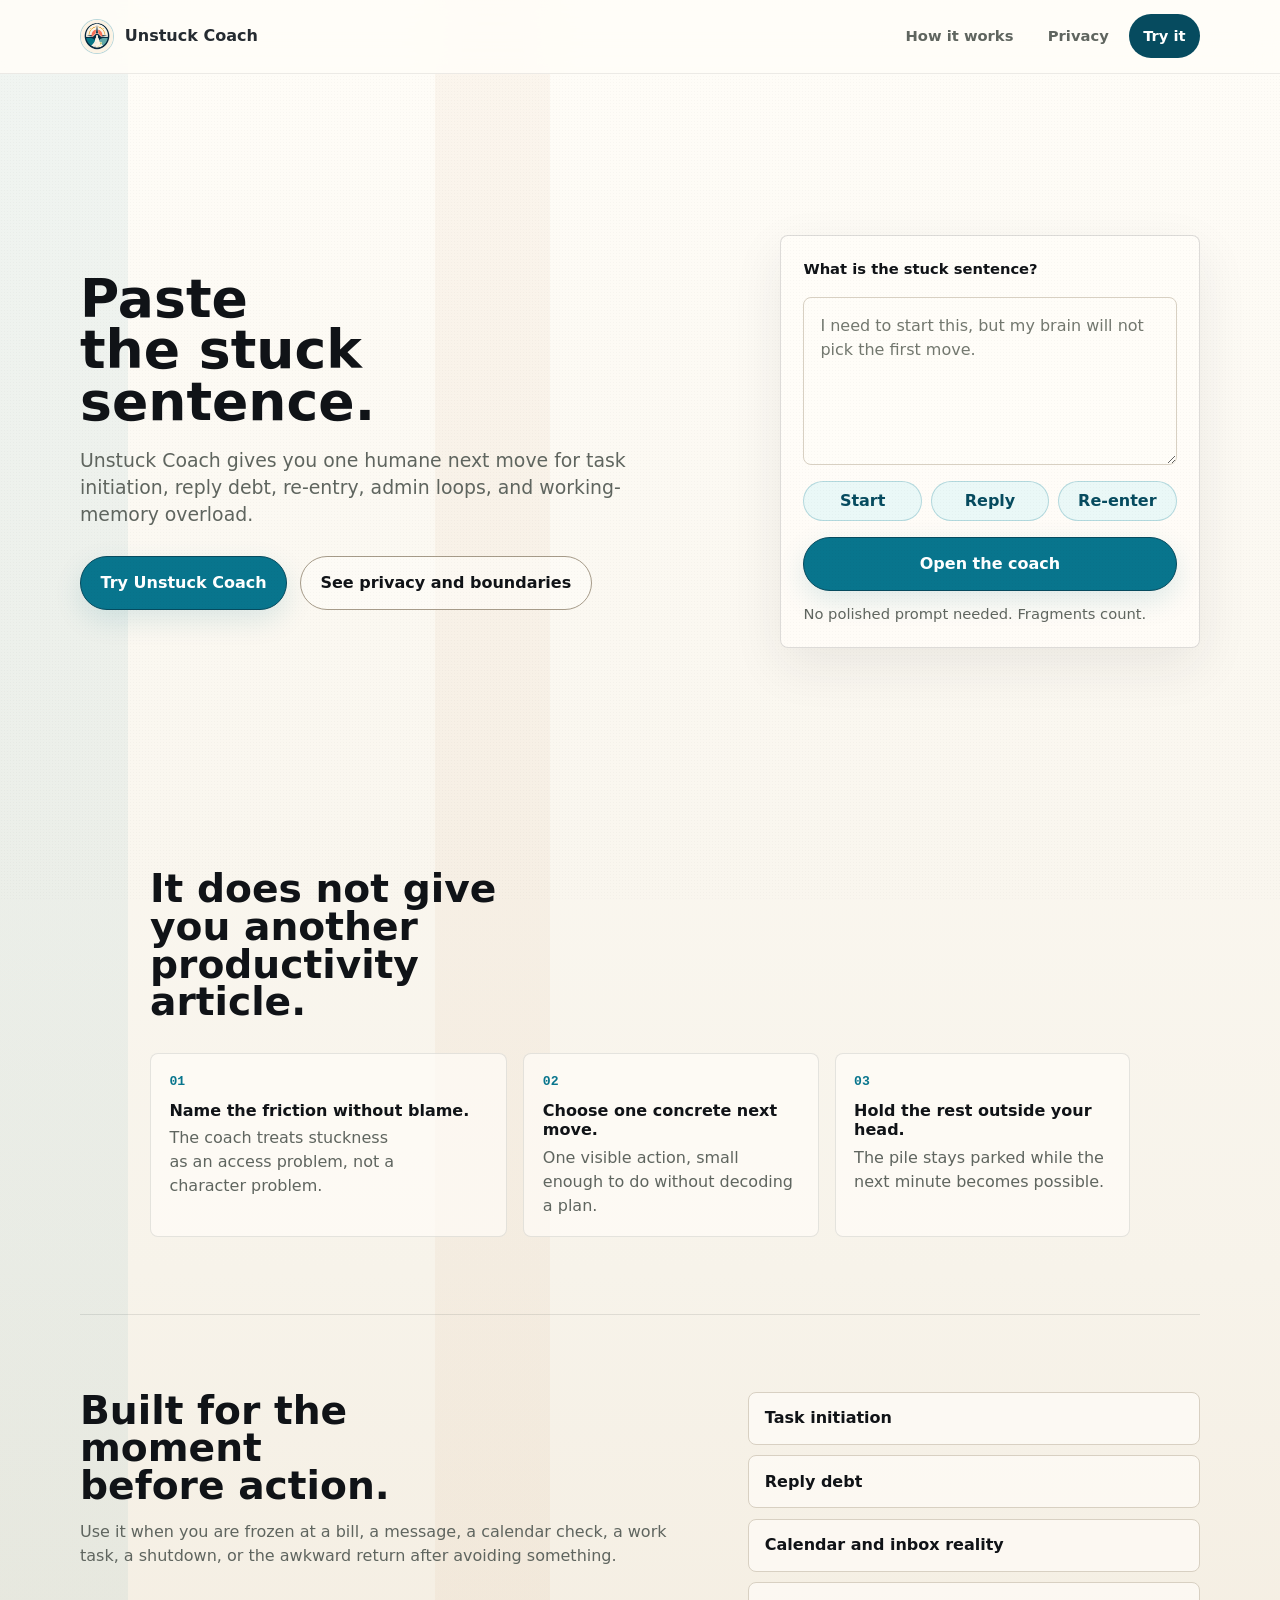
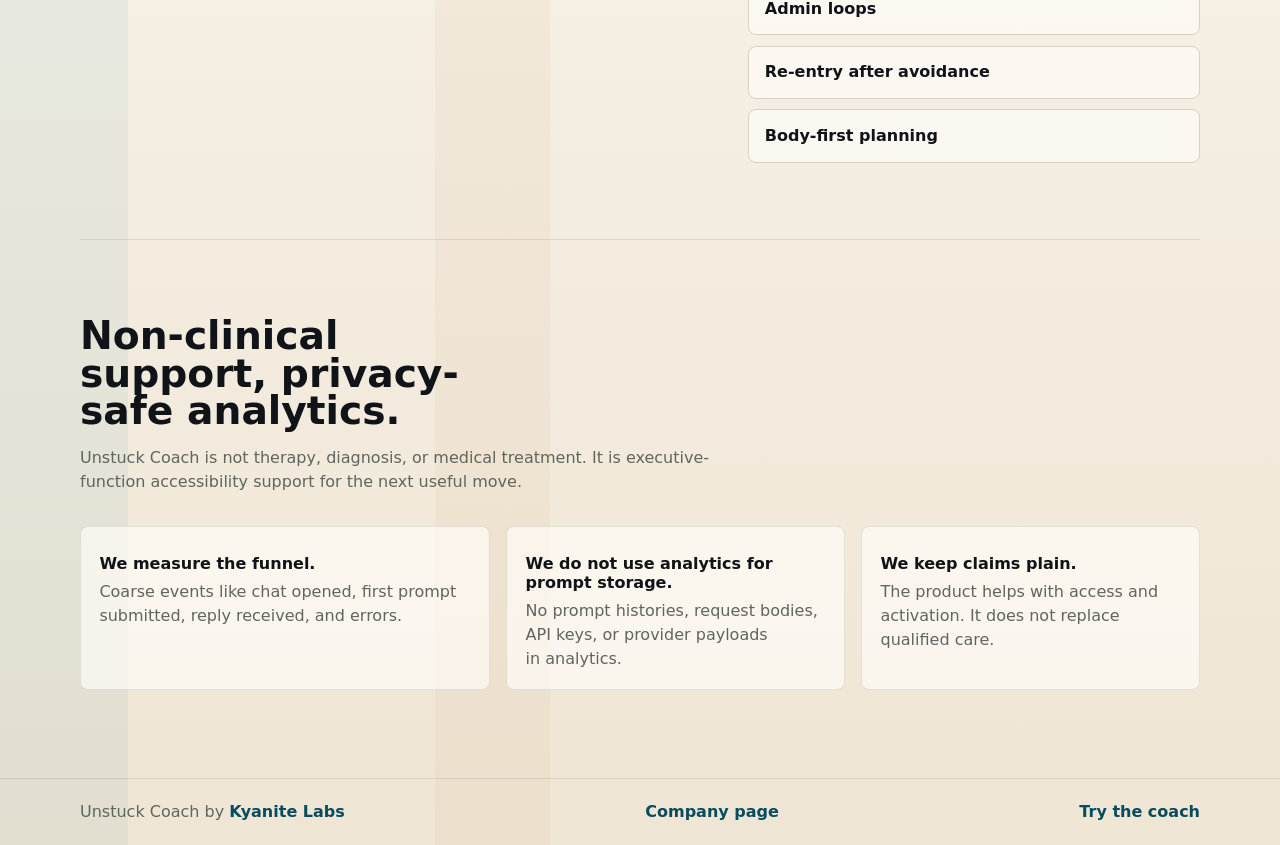
==== commit d2746d81: "Add blue apatite Unstuck design system" ====
--- a/landing/index.html
+++ b/landing/index.html
@@ -57,7 +57,6 @@
       <nav id="nav-links" class="nav-links" aria-label="Page sections">
         <a href="#how">How it works</a>
         <a href="#privacy">Privacy</a>
-        <a href="https://kyanitelabs.tech/unstuck/">Kyanite Labs</a>
         <a class="nav-cta" href="https://unstuck.kyanitelabs.tech/chat/" data-analytics-event="demo cta clicked" data-analytics-label="nav try unstuck" data-analytics-destination="/chat/" data-analytics-surface="nav">Try it</a>
       </nav>
     </header>
@@ -65,10 +64,10 @@
     <main id="top">
       <section class="hero" aria-labelledby="hero-title">
         <div class="hero-copy">
-          <h1 id="hero-title">Paste the stuck sentence. Get one humane next move.</h1>
+          <h1 id="hero-title">Paste the stuck sentence.</h1>
           <p>
-            For task initiation, working-memory overload, re-entry, messages,
-            admin loops, and shutdown without shame.
+            Unstuck Coach gives you one humane next move for task initiation,
+            reply debt, re-entry, admin loops, and working-memory overload.
           </p>
           <div class="hero-actions">
             <a class="button primary" href="https://unstuck.kyanitelabs.tech/chat/" data-analytics-event="demo cta clicked" data-analytics-label="hero try unstuck" data-analytics-destination="/chat/" data-analytics-surface="hero">Try Unstuck Coach</a>
@@ -153,6 +152,7 @@
 
     <footer class="site-footer">
       <span>Unstuck Coach by <a href="https://kyanitelabs.tech/">Kyanite Labs</a></span>
+      <a href="https://kyanitelabs.tech/unstuck/">Company page</a>
       <a href="https://unstuck.kyanitelabs.tech/chat/">Try the coach</a>
     </footer>
 
--- a/landing/styles.css
+++ b/landing/styles.css
@@ -1,18 +1,38 @@
 :root {
   color-scheme: light;
-  --ink: #111318;
-  --muted: #5f6570;
-  --paper: #fbfaf7;
-  --surface: #ffffff;
-  --line: #dedbd3;
-  --line-strong: #b9b2a5;
-  --accent: #0e7c72;
-  --accent-ink: #06433e;
-  --warm: #f0e6d3;
-  --gold: #c9902e;
-  --shadow: 0 24px 80px rgba(18, 20, 24, 0.10);
+  --font-sans: "Atkinson Hyperlegible", "Aptos", "Avenir Next", "Plus Jakarta Sans", system-ui, sans-serif;
+  --font-mono: "Geist Mono", "SF Mono", ui-monospace, monospace;
+  --ink: #101317;
+  --ink-soft: #252b31;
+  --muted: #5f655f;
+  --paper: #f7f3ea;
+  --paper-deep: #efe5d4;
+  --surface: #fffdf8;
+  --surface-soft: #fbf8f1;
+  --line: #d8d0c2;
+  --line-strong: #a69b89;
+  --apatite-950: #052733;
+  --apatite-900: #064b5f;
+  --apatite-800: #075e73;
+  --apatite-700: #08758d;
+  --apatite-500: #11a5ce;
+  --apatite-100: #d7f0f2;
+  --apatite-50: #eaf8f7;
+  --attention: #b86b2b;
+  --shadow-paper: 0 18px 52px rgba(37, 43, 49, 0.08);
+  --shadow-lift: 0 10px 28px rgba(8, 117, 141, 0.13);
+  --radius: 8px;
   --wrap: min(1120px, calc(100% - 2rem));
-  font-family: Inter, ui-sans-serif, system-ui, -apple-system, BlinkMacSystemFont, "Segoe UI", sans-serif;
+  --measure: 66ch;
+  --step--1: 0.92rem;
+  --step-0: 1rem;
+  --step-1: 1.18rem;
+  --step-2: 1.45rem;
+  --step-3: 1.85rem;
+  --step-4: 2.45rem;
+  --step-5: 3.35rem;
+  --ease: cubic-bezier(0.2, 0, 0.2, 1);
+  font-family: var(--font-sans);
 }
 
 * {
@@ -21,17 +41,34 @@
 
 html {
   scroll-behavior: auto;
+  font-size: 100%;
+  -webkit-text-size-adjust: 100%;
 }
 
 body {
   min-width: 320px;
   margin: 0;
   background:
-    linear-gradient(120deg, rgba(14, 124, 114, 0.08), transparent 36%),
-    linear-gradient(180deg, #fffefb 0%, var(--paper) 52%, #efe7d8 100%);
+    linear-gradient(90deg, rgba(8, 117, 141, 0.06) 0 10%, transparent 10% 34%, rgba(184, 107, 43, 0.05) 34% 43%, transparent 43%),
+    linear-gradient(180deg, var(--surface) 0%, var(--paper) 52%, var(--paper-deep) 100%);
   color: var(--ink);
-  font-size: 16px;
+  font-family: var(--font-sans);
+  font-size: var(--step-0);
   line-height: 1.5;
+  font-synthesis: none;
+  text-rendering: optimizeLegibility;
+}
+
+body::before {
+  content: "";
+  position: fixed;
+  inset: 0;
+  z-index: 1;
+  pointer-events: none;
+  opacity: 0.035;
+  background-image: radial-gradient(rgba(16, 19, 23, 0.88) 0.55px, transparent 0.65px);
+  background-size: 3px 3px;
+  mix-blend-mode: multiply;
 }
 
 a {
@@ -45,7 +82,7 @@
 }
 
 :focus-visible {
-  outline: 3px solid rgba(14, 124, 114, 0.42);
+  outline: 3px solid rgba(8, 117, 141, 0.46);
   outline-offset: 4px;
 }
 
@@ -58,10 +95,10 @@
   justify-content: space-between;
   gap: 1rem;
   width: 100%;
-  padding: 1rem max(1rem, calc((100vw - 1120px) / 2));
-  border-bottom: 1px solid rgba(17, 19, 24, 0.08);
-  background: rgba(251, 250, 247, 0.88);
-  backdrop-filter: blur(18px);
+  padding: 0.9rem max(1rem, calc((100vw - 1120px) / 2));
+  border-bottom: 1px solid rgba(16, 19, 23, 0.08);
+  background: rgba(255, 253, 248, 0.9);
+  backdrop-filter: blur(16px);
 }
 
 .brand,
@@ -72,13 +109,16 @@
 
 .brand {
   gap: 0.65rem;
-  font-weight: 800;
+  color: var(--ink-soft);
+  font-weight: 820;
 }
 
 .brand img {
-  width: 2.2rem;
-  height: 2.2rem;
+  width: 2.15rem;
+  height: 2.15rem;
+  border: 1px solid rgba(8, 117, 141, 0.28);
   border-radius: 50%;
+  background: var(--surface);
 }
 
 .nav-links {
@@ -86,21 +126,21 @@
 }
 
 .nav-links a {
-  padding: 0.72rem 0.95rem;
+  padding: 0.68rem 0.9rem;
   border-radius: 999px;
   color: var(--muted);
-  font-size: 0.92rem;
-  font-weight: 650;
+  font-size: var(--step--1);
+  font-weight: 720;
 }
 
 .nav-links a:hover {
   color: var(--ink);
-  background: rgba(17, 19, 24, 0.05);
+  background: rgba(8, 117, 141, 0.08);
 }
 
 .nav-links .nav-cta {
-  color: #fff;
-  background: var(--ink);
+  color: #ffffff;
+  background: var(--apatite-900);
 }
 
 .nav-toggle {
@@ -122,41 +162,41 @@
 
 .hero {
   width: var(--wrap);
-  min-height: calc(100svh - 4.8rem);
+  min-height: min(720px, calc(100svh - 8rem));
   margin: 0 auto;
   display: grid;
-  grid-template-columns: minmax(0, 1fr) minmax(320px, 440px);
-  gap: clamp(2rem, 6vw, 5.5rem);
+  grid-template-columns: minmax(0, 1fr) minmax(320px, 420px);
+  gap: 4rem;
   align-items: center;
-  padding: clamp(4rem, 8vw, 7rem) 0;
+  padding: 4.2rem 0 3.2rem;
 }
 
 .hero h1,
 .section h2 {
+  max-width: 11ch;
   margin: 0;
   color: var(--ink);
-  font-weight: 850;
+  font-size: var(--step-5);
+  font-weight: 860;
   letter-spacing: 0;
-  line-height: 0.98;
-}
-
-.hero h1 {
-  max-width: 760px;
-  font-size: clamp(3rem, 7.2vw, 6.8rem);
+  line-height: 0.96;
+  text-wrap: balance;
 }
 
 .hero-copy p {
-  max-width: 650px;
-  margin: 1.5rem 0 0;
+  max-width: 42rem;
+  margin: 1.25rem 0 0;
   color: var(--muted);
-  font-size: clamp(1.08rem, 2vw, 1.32rem);
+  font-size: var(--step-1);
+  line-height: 1.42;
+  text-wrap: pretty;
 }
 
 .hero-actions {
   display: flex;
   flex-wrap: wrap;
-  gap: 0.85rem;
-  margin-top: 2rem;
+  gap: 0.8rem;
+  margin-top: 1.8rem;
 }
 
 .button {
@@ -164,23 +204,37 @@
   align-items: center;
   justify-content: center;
   min-height: 3rem;
-  padding: 0.88rem 1.25rem;
+  padding: 0.88rem 1.22rem;
   border: 1px solid var(--line-strong);
   border-radius: 999px;
-  font-weight: 780;
+  font-weight: 820;
   cursor: pointer;
+  transition:
+    transform 160ms var(--ease),
+    background 160ms var(--ease),
+    border-color 160ms var(--ease),
+    box-shadow 160ms var(--ease);
+}
+
+.button:active,
+button:active {
+  transform: translateY(1px);
 }
 
 .button.primary {
-  color: #fff;
-  border-color: var(--accent-ink);
-  background: var(--accent-ink);
-  box-shadow: 0 14px 32px rgba(6, 67, 62, 0.18);
+  color: #ffffff;
+  border-color: var(--apatite-900);
+  background: var(--apatite-700);
+  box-shadow: var(--shadow-lift);
+}
+
+.button.primary:hover {
+  background: var(--apatite-800);
 }
 
 .button.secondary {
   color: var(--ink);
-  background: rgba(255, 255, 255, 0.58);
+  background: rgba(255, 253, 248, 0.62);
 }
 
 .button.full {
@@ -190,27 +244,32 @@
 .stuck-card {
   display: grid;
   gap: 1rem;
-  padding: clamp(1.2rem, 3vw, 1.6rem);
-  border: 1px solid rgba(17, 19, 24, 0.12);
-  border-radius: 8px;
-  background: rgba(255, 255, 255, 0.84);
-  box-shadow: var(--shadow);
+  padding: 1.4rem;
+  border: 1px solid rgba(16, 19, 23, 0.14);
+  border-radius: var(--radius);
+  background: rgba(255, 253, 248, 0.86);
+  box-shadow: var(--shadow-paper);
 }
 
 .stuck-card label {
-  font-size: 0.9rem;
-  font-weight: 800;
+  font-size: var(--step--1);
+  font-weight: 840;
 }
 
 .stuck-card textarea {
   width: 100%;
-  min-height: 11rem;
+  min-height: 10.5rem;
   resize: vertical;
   padding: 1rem;
   border: 1px solid var(--line);
-  border-radius: 8px;
-  background: #fffdf9;
+  border-radius: var(--radius);
+  background: var(--surface);
   color: var(--ink);
+  line-height: 1.5;
+}
+
+.stuck-card textarea::placeholder {
+  color: #73786f;
 }
 
 .sample-row {
@@ -221,25 +280,24 @@
 
 .sample-row button {
   min-height: 2.5rem;
-  border: 1px solid var(--line);
+  border: 1px solid rgba(8, 117, 141, 0.24);
   border-radius: 999px;
-  background: var(--warm);
-  color: var(--ink);
-  font-size: 0.9rem;
-  font-weight: 750;
+  background: var(--apatite-50);
+  color: var(--apatite-900);
+  font-weight: 780;
   cursor: pointer;
 }
 
 .fine-print {
   margin: -0.25rem 0 0;
   color: var(--muted);
-  font-size: 0.9rem;
+  font-size: var(--step--1);
 }
 
 .section {
   width: var(--wrap);
   margin: 0 auto;
-  padding: clamp(4rem, 7vw, 6rem) 0;
+  padding: 4.8rem 0;
 }
 
 .section.narrow {
@@ -247,59 +305,64 @@
 }
 
 .section h2 {
-  max-width: 780px;
-  font-size: clamp(2rem, 4.8vw, 4.2rem);
+  max-width: 15ch;
+  font-size: var(--step-4);
 }
 
 .section > p,
 .split p,
 .trust > p {
+  max-width: var(--measure);
   color: var(--muted);
-  font-size: 1.08rem;
+  font-size: var(--step-0);
+  text-wrap: pretty;
 }
 
 .steps,
 .trust-grid {
   display: grid;
-  grid-template-columns: repeat(3, minmax(0, 1fr));
+  grid-template-columns: 1.15fr 0.95fr 0.95fr;
   gap: 1rem;
   margin-top: 2rem;
 }
 
 .steps article,
 .trust-grid article {
-  padding: 1.2rem;
-  border: 1px solid rgba(17, 19, 24, 0.1);
-  border-radius: 8px;
-  background: rgba(255, 255, 255, 0.64);
+  padding: 1.15rem;
+  border: 1px solid rgba(16, 19, 23, 0.1);
+  border-radius: var(--radius);
+  background: rgba(255, 253, 248, 0.68);
 }
 
 .steps span {
   display: block;
-  color: var(--gold);
-  font-size: 0.84rem;
-  font-weight: 900;
+  color: var(--apatite-700);
+  font-family: var(--font-mono);
+  font-size: 0.82rem;
+  font-weight: 820;
 }
 
 .steps h3,
 .trust-grid h3 {
   margin: 0.55rem 0 0.4rem;
-  font-size: 1.05rem;
+  font-size: var(--step-0);
+  line-height: 1.2;
 }
 
 .steps p,
 .trust-grid p {
   margin: 0;
   color: var(--muted);
+  text-wrap: pretty;
 }
 
 .split {
   display: grid;
   grid-template-columns: minmax(0, 0.92fr) minmax(280px, 0.68fr);
-  gap: clamp(2rem, 5vw, 4rem);
+  gap: 3.5rem;
   align-items: start;
-  border-top: 1px solid rgba(17, 19, 24, 0.1);
-  border-bottom: 1px solid rgba(17, 19, 24, 0.1);
+  border-top: 1px solid rgba(16, 19, 23, 0.1);
+  border-bottom: 1px solid rgba(16, 19, 23, 0.1);
 }
 
 .fit-list {
@@ -313,13 +376,13 @@
 .fit-list li {
   padding: 0.85rem 1rem;
   border: 1px solid var(--line);
-  border-radius: 8px;
-  background: rgba(255, 255, 255, 0.66);
-  font-weight: 720;
+  border-radius: var(--radius);
+  background: rgba(255, 253, 248, 0.7);
+  font-weight: 760;
 }
 
 .trust {
-  padding-bottom: clamp(5rem, 8vw, 7rem);
+  padding-bottom: 5.5rem;
 }
 
 .site-footer {
@@ -327,16 +390,21 @@
   justify-content: space-between;
   gap: 1rem;
   padding: 1.3rem max(1rem, calc((100vw - 1120px) / 2));
-  border-top: 1px solid rgba(17, 19, 24, 0.1);
+  border-top: 1px solid rgba(16, 19, 23, 0.1);
   color: var(--muted);
 }
 
 .site-footer a {
-  color: var(--accent-ink);
-  font-weight: 750;
+  color: var(--apatite-900);
+  font-weight: 780;
 }
 
 @media (max-width: 820px) {
+  :root {
+    --step-4: 2.15rem;
+    --step-5: 2.75rem;
+  }
+
   .nav-toggle {
     display: block;
   }
@@ -349,9 +417,9 @@
     width: min(18rem, calc(100vw - 2rem));
     padding: 0.5rem;
     border: 1px solid var(--line);
-    border-radius: 8px;
+    border-radius: var(--radius);
     background: var(--surface);
-    box-shadow: var(--shadow);
+    box-shadow: var(--shadow-paper);
   }
 
   .nav-open .nav-links {
@@ -359,7 +427,7 @@
   }
 
   .nav-links a {
-    border-radius: 8px;
+    border-radius: var(--radius);
   }
 
   .hero,
@@ -371,22 +439,69 @@
 
   .hero {
     min-height: auto;
+    gap: 2rem;
+    padding: 3.5rem 0 2.8rem;
   }
 }
 
 @media (max-width: 520px) {
+  :root {
+    --step-4: 1.9rem;
+    --step-5: 2.05rem;
+  }
+
+  .hero {
+    gap: 1.1rem;
+    padding: 2rem 0 0.75rem;
+  }
+
+  .hero-copy p {
+    margin-top: 1rem;
+    line-height: 1.38;
+  }
+
+  .hero-actions {
+    gap: 0.65rem;
+    margin-top: 1.1rem;
+  }
+
+  .button {
+    min-height: 2.55rem;
+    padding: 0.75rem 1rem;
+  }
+
+  .stuck-card {
+    gap: 0.65rem;
+    padding: 0.9rem;
+  }
+
+  .stuck-card textarea {
+    min-height: 5rem;
+    padding: 0.85rem;
+  }
+
+  .hero + .section {
+    padding-top: 1rem;
+  }
+
   .hero-actions,
   .site-footer {
     flex-direction: column;
   }
 
-  .hero-actions .button,
+  .hero-actions .button {
+    width: 100%;
+  }
+
   .sample-row {
-    width: 100%;
-  }
-
-  .sample-row {
-    grid-template-columns: 1fr;
+    grid-template-columns: repeat(3, minmax(0, 1fr));
+    gap: 0.45rem;
+  }
+
+  .sample-row button {
+    min-height: 2.35rem;
+    padding: 0.45rem 0.35rem;
+    font-size: 0.9rem;
   }
 }
 
